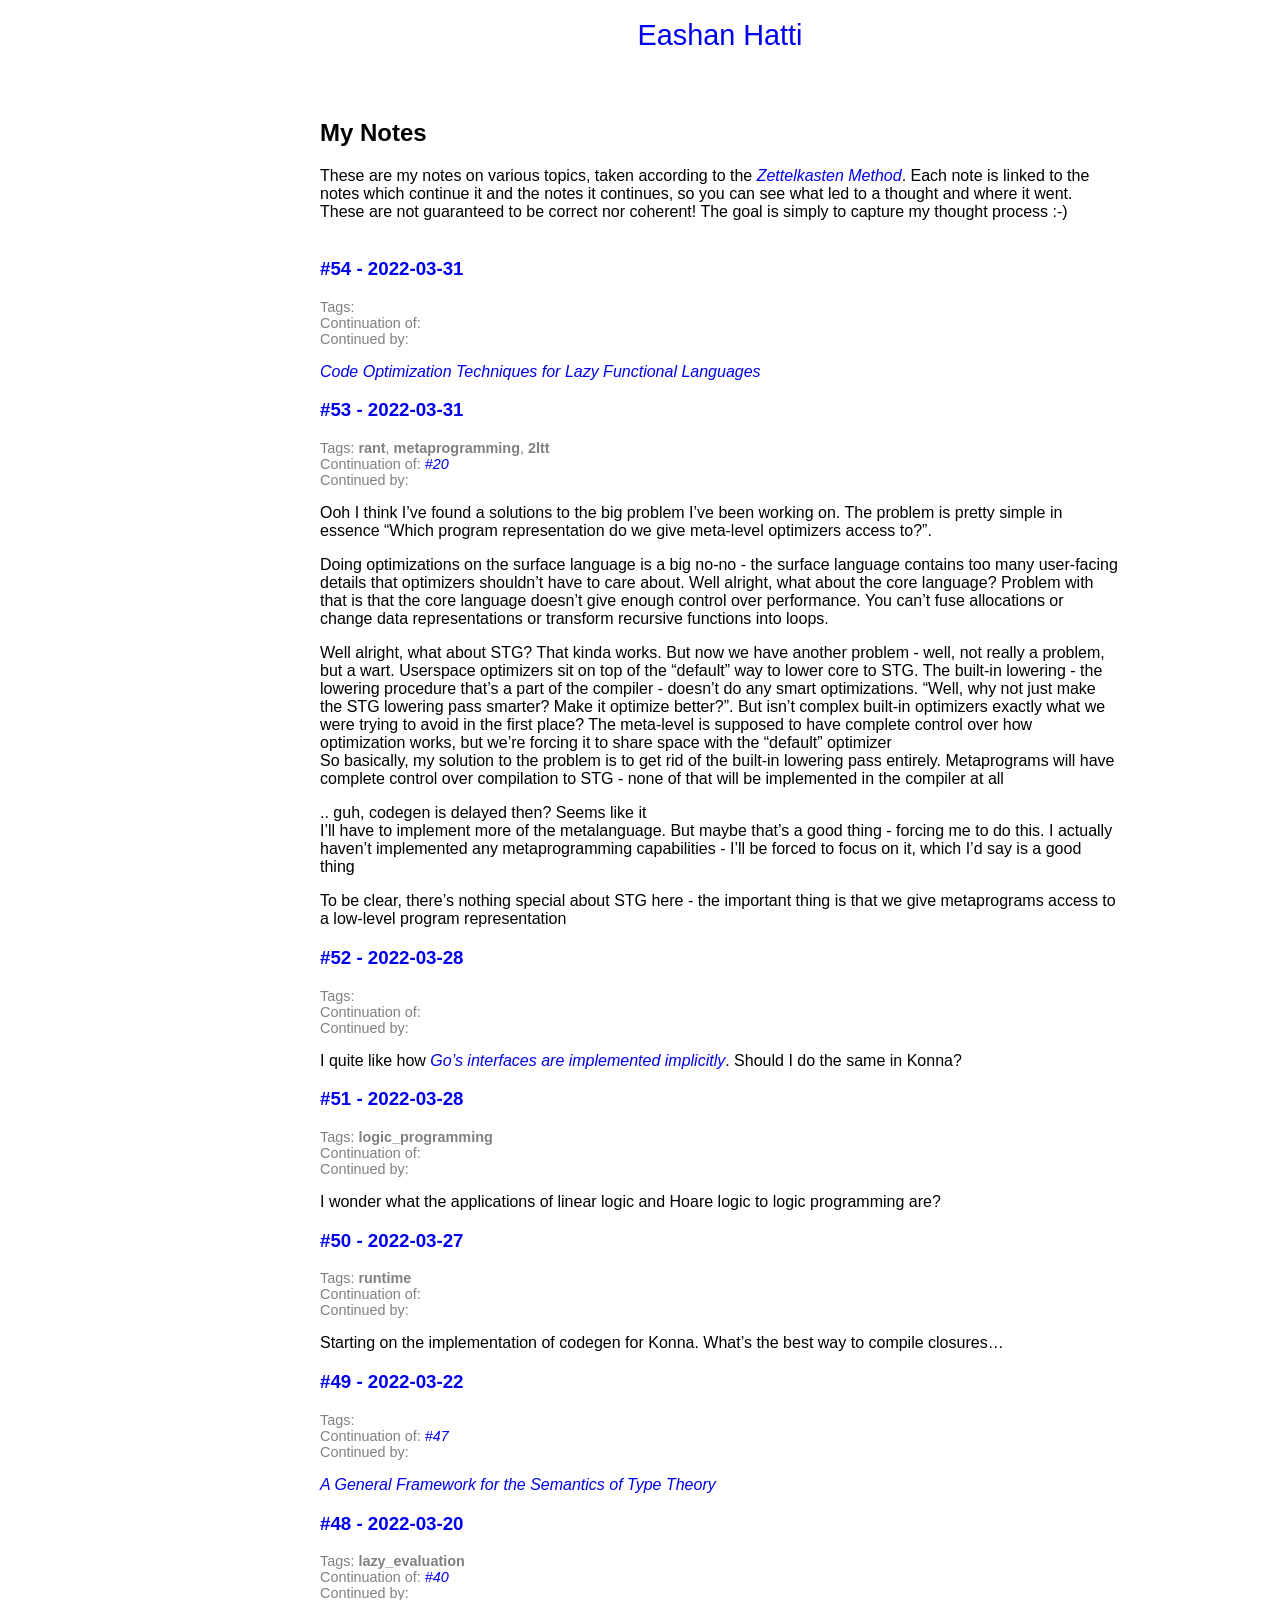
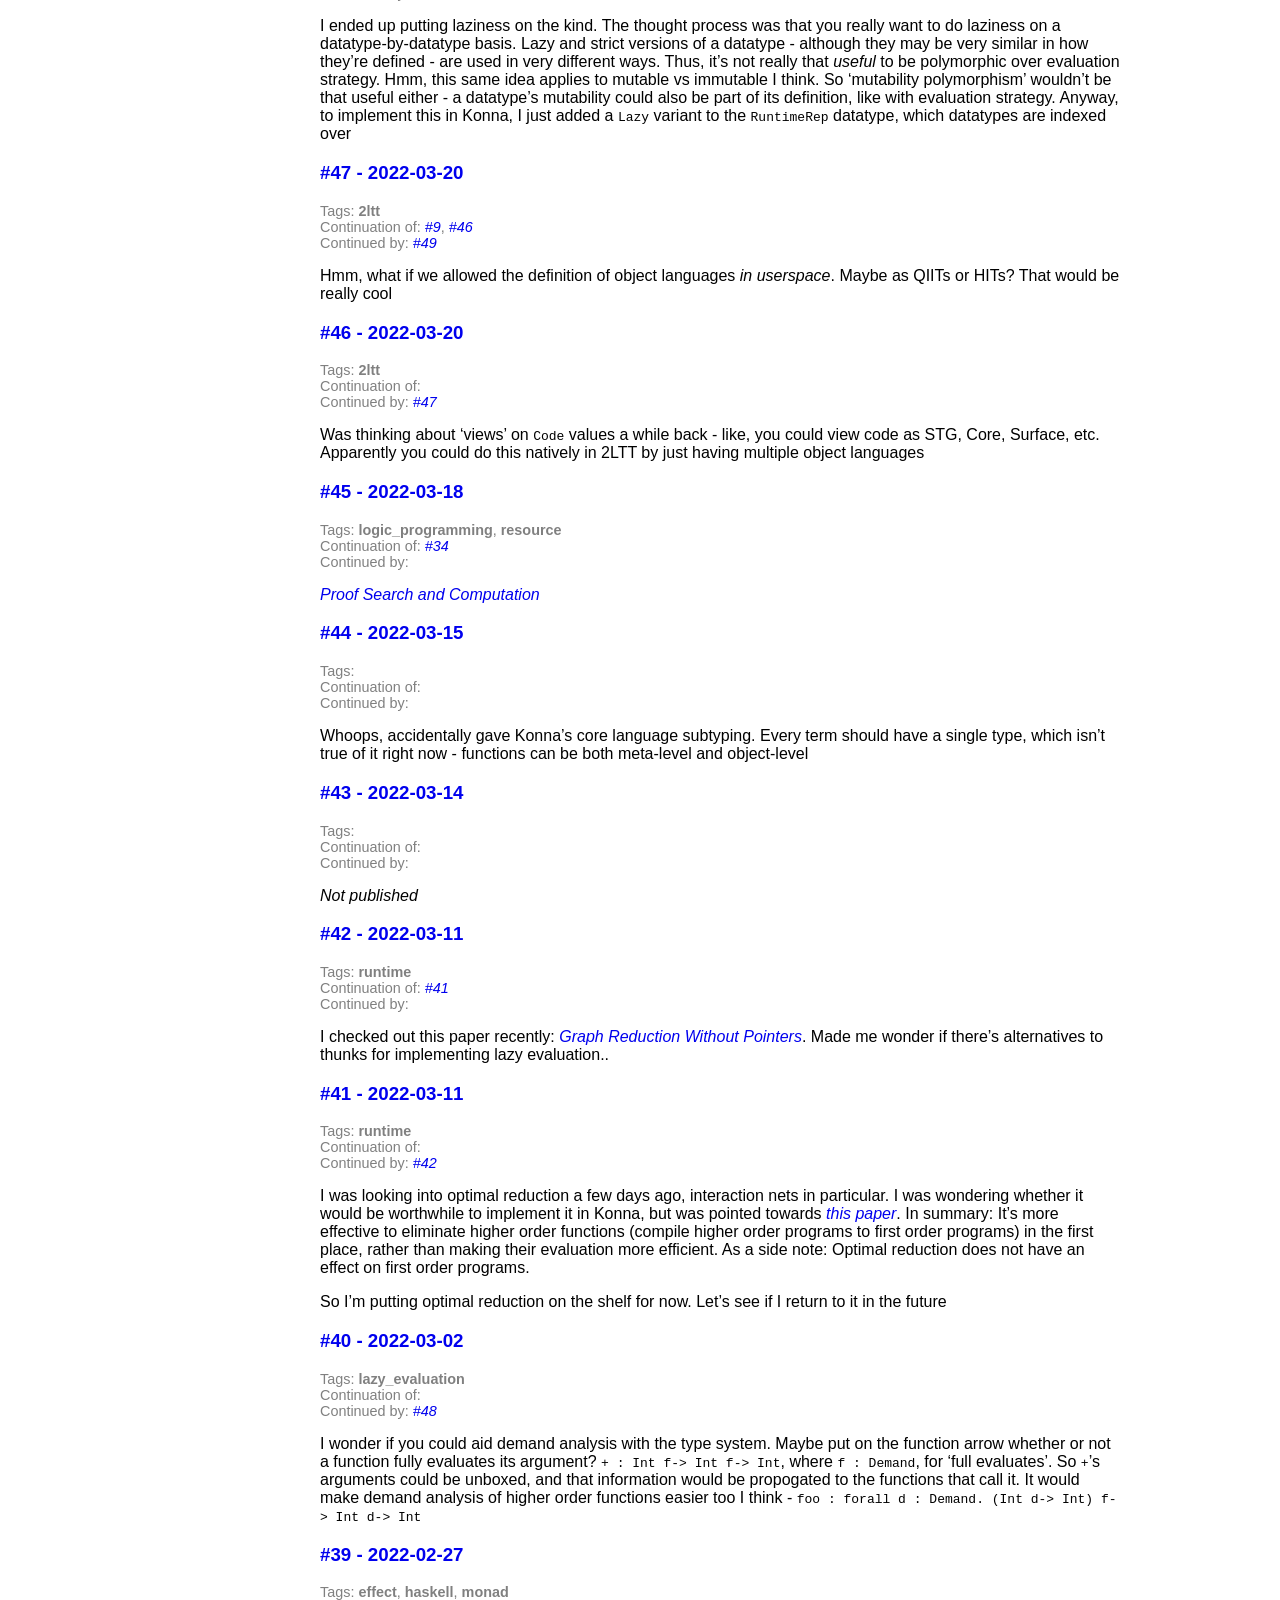
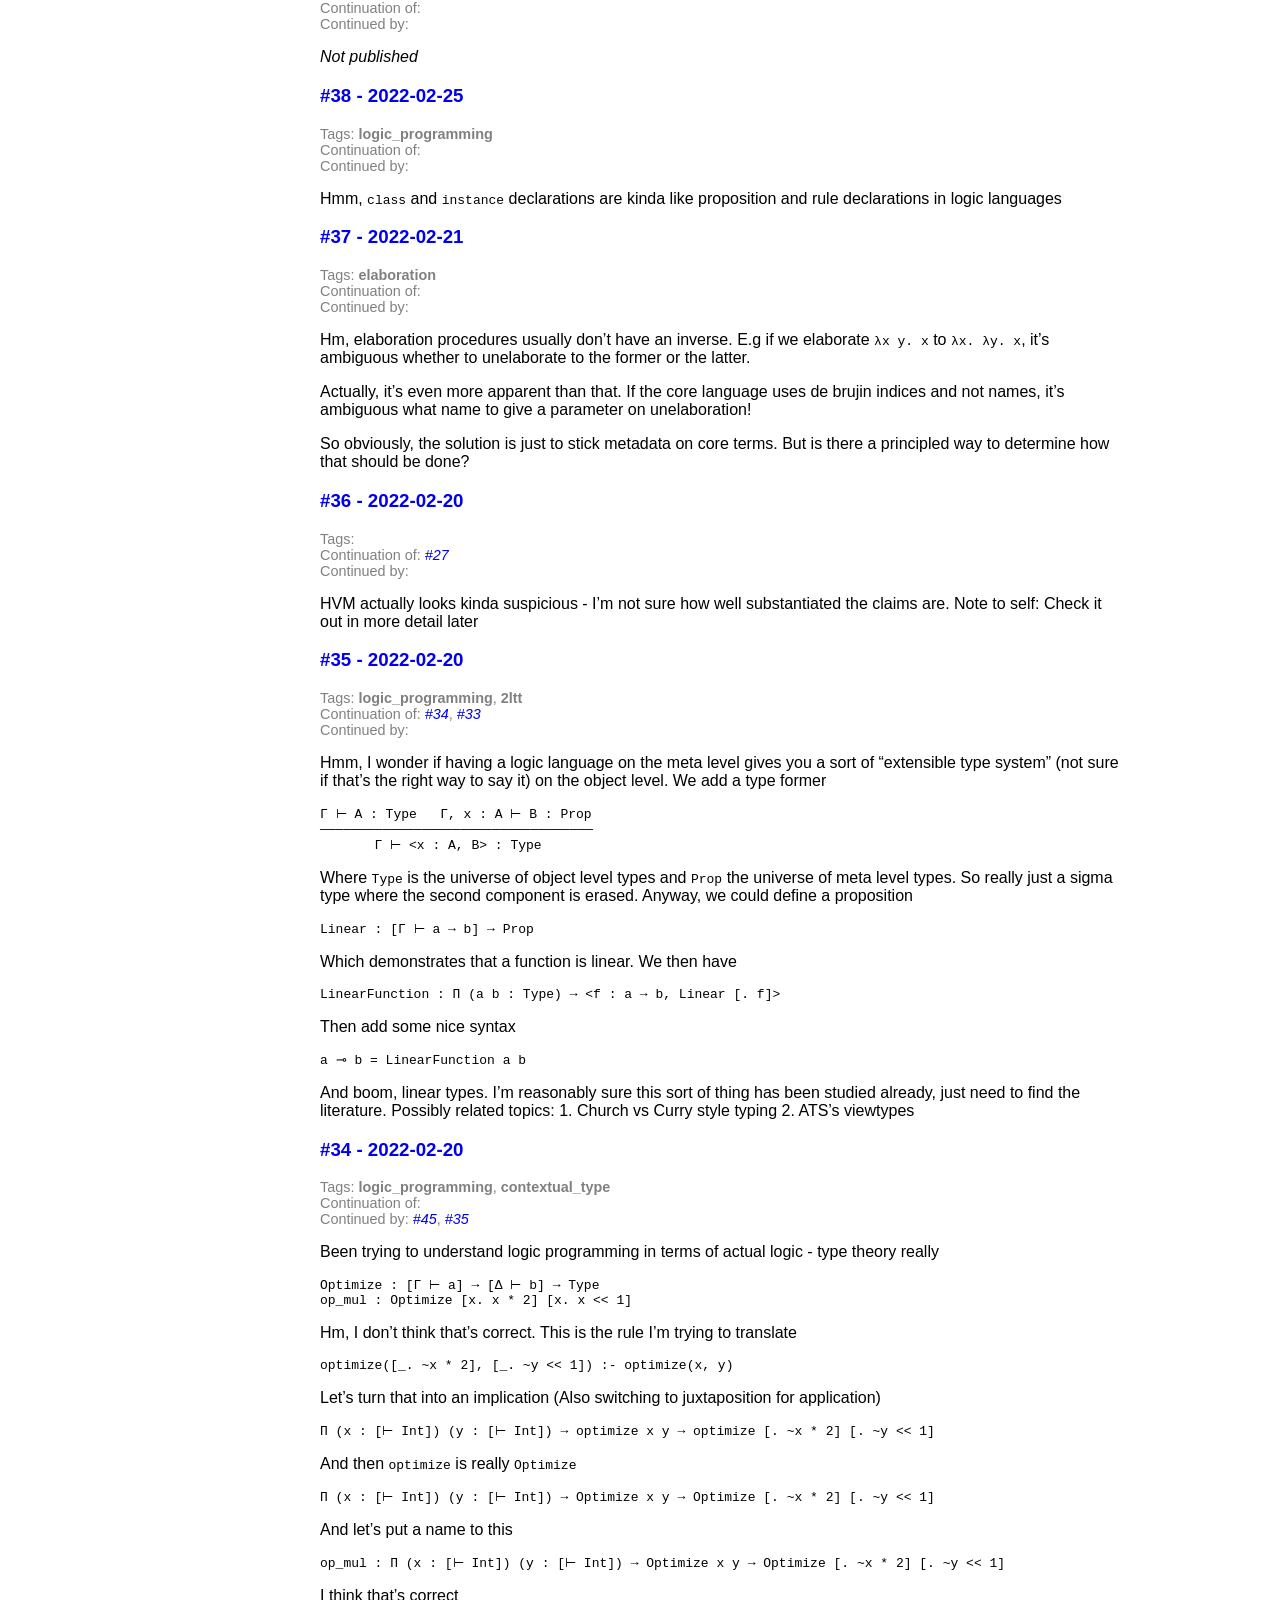
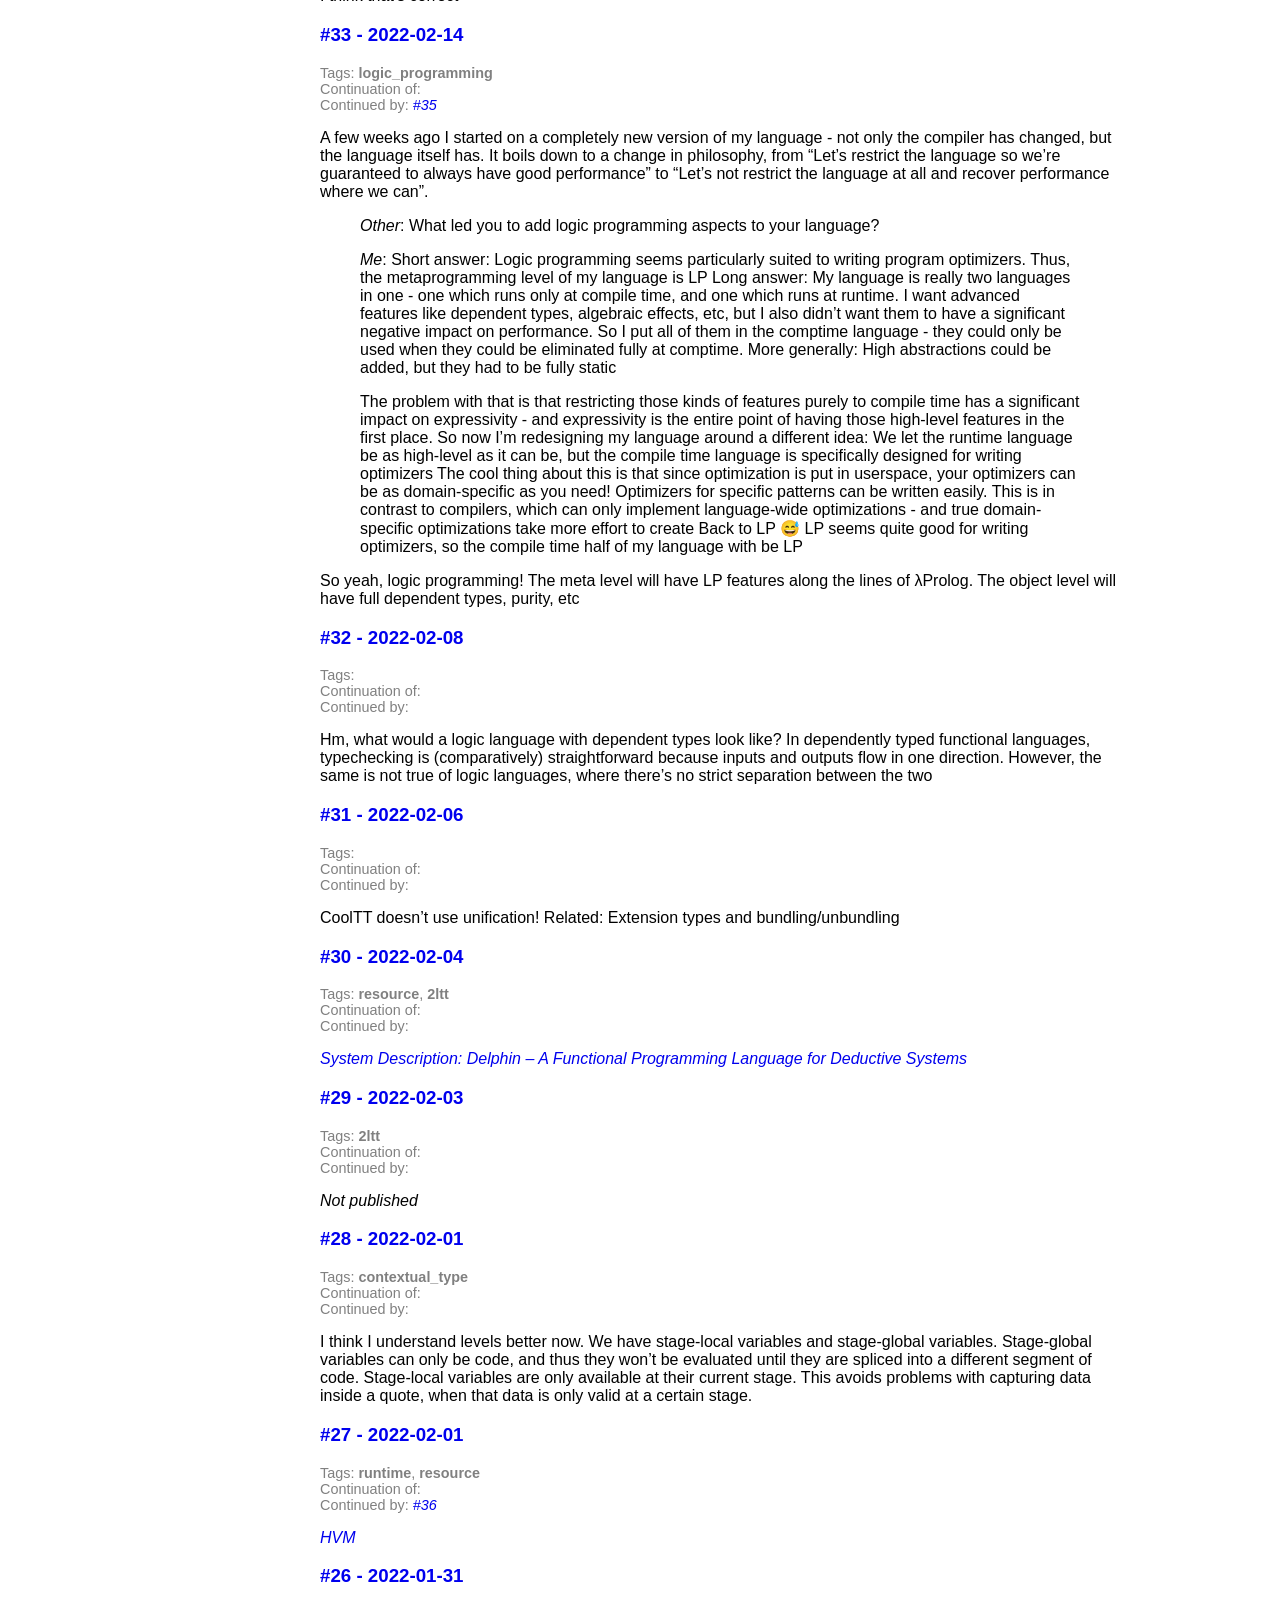
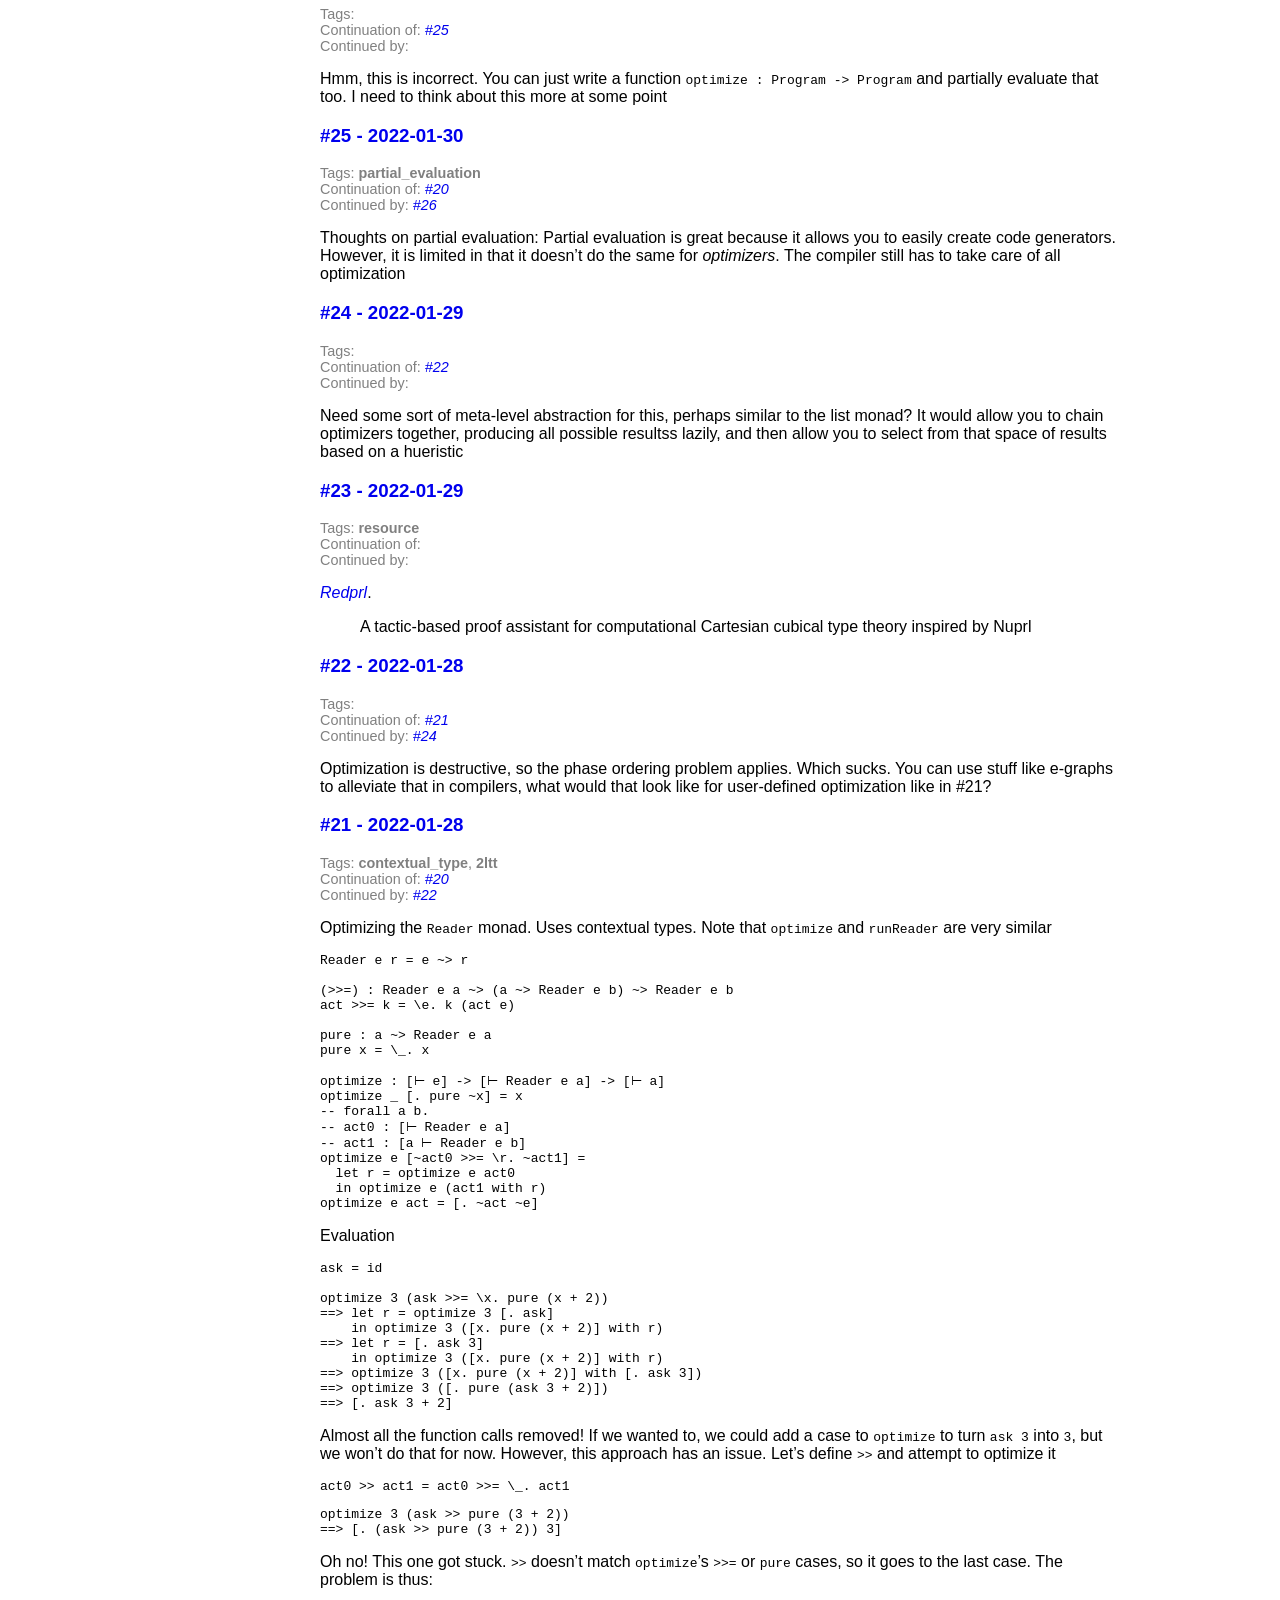
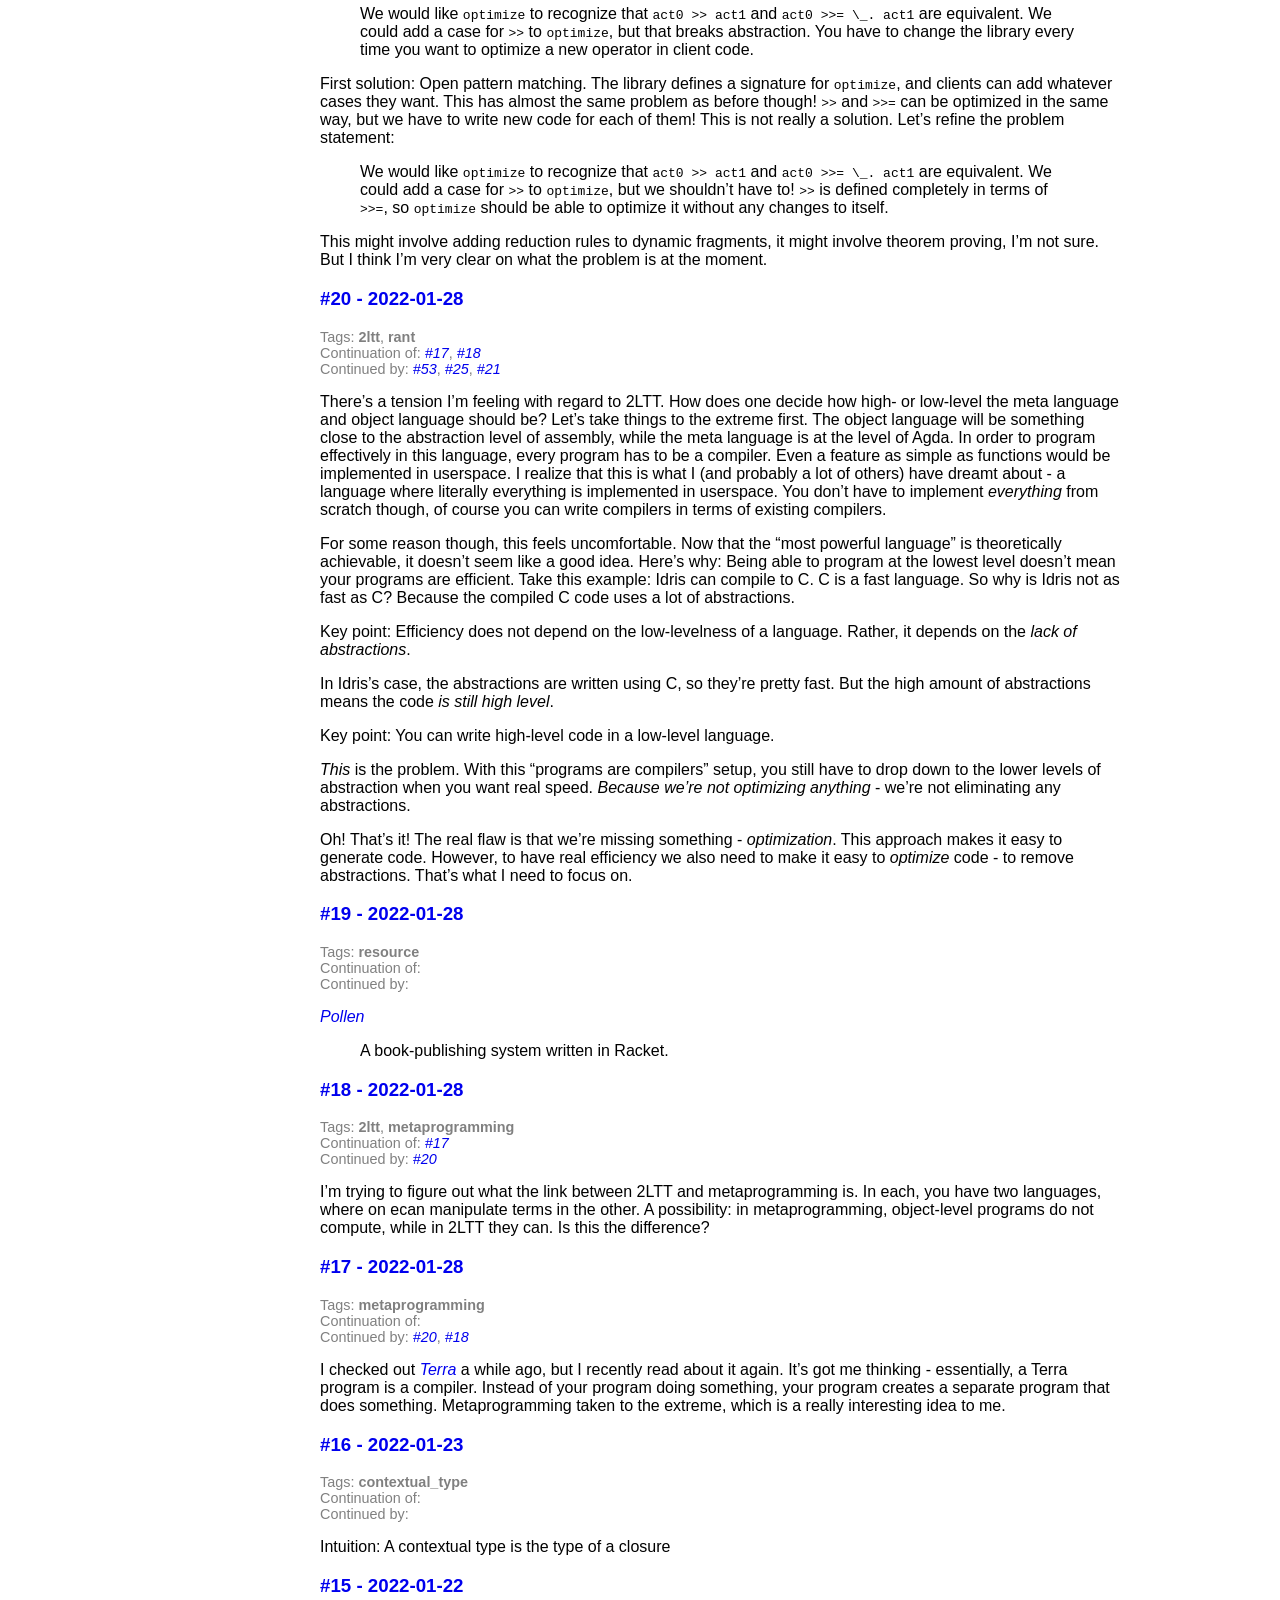
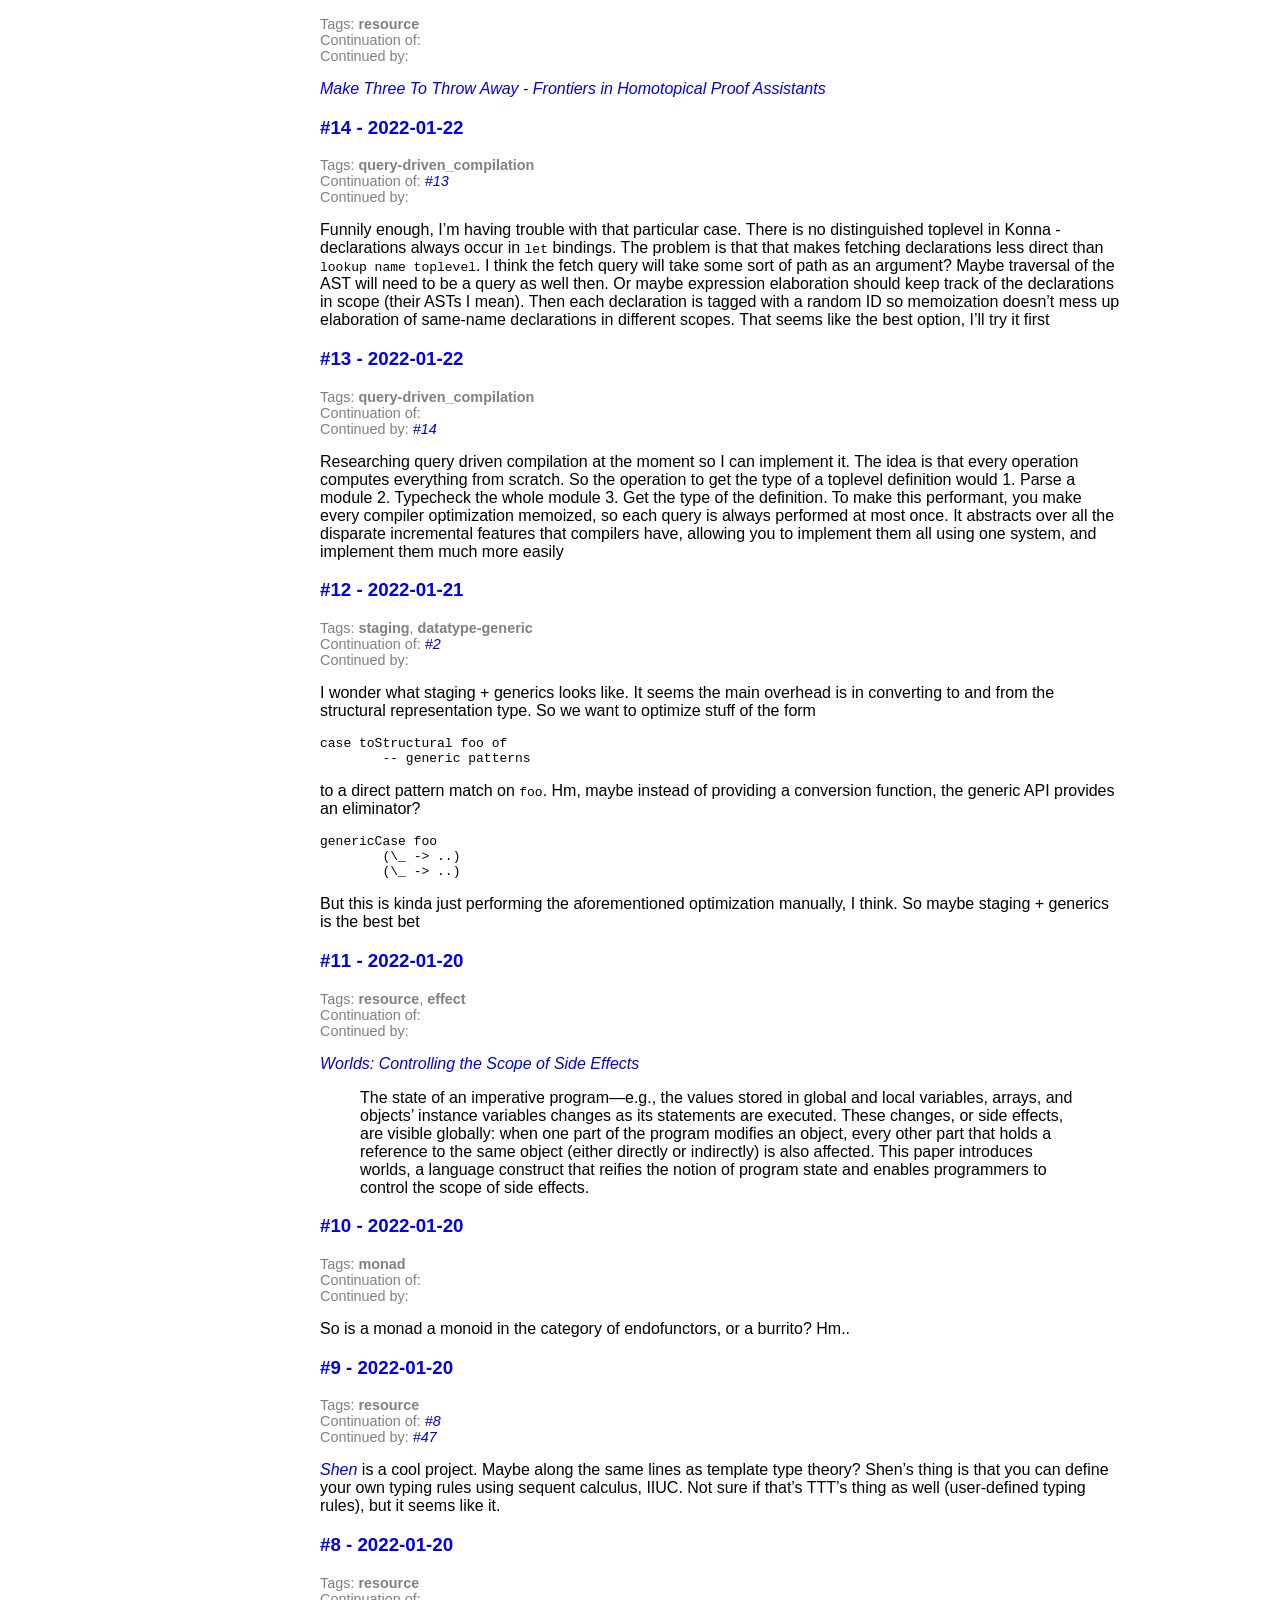
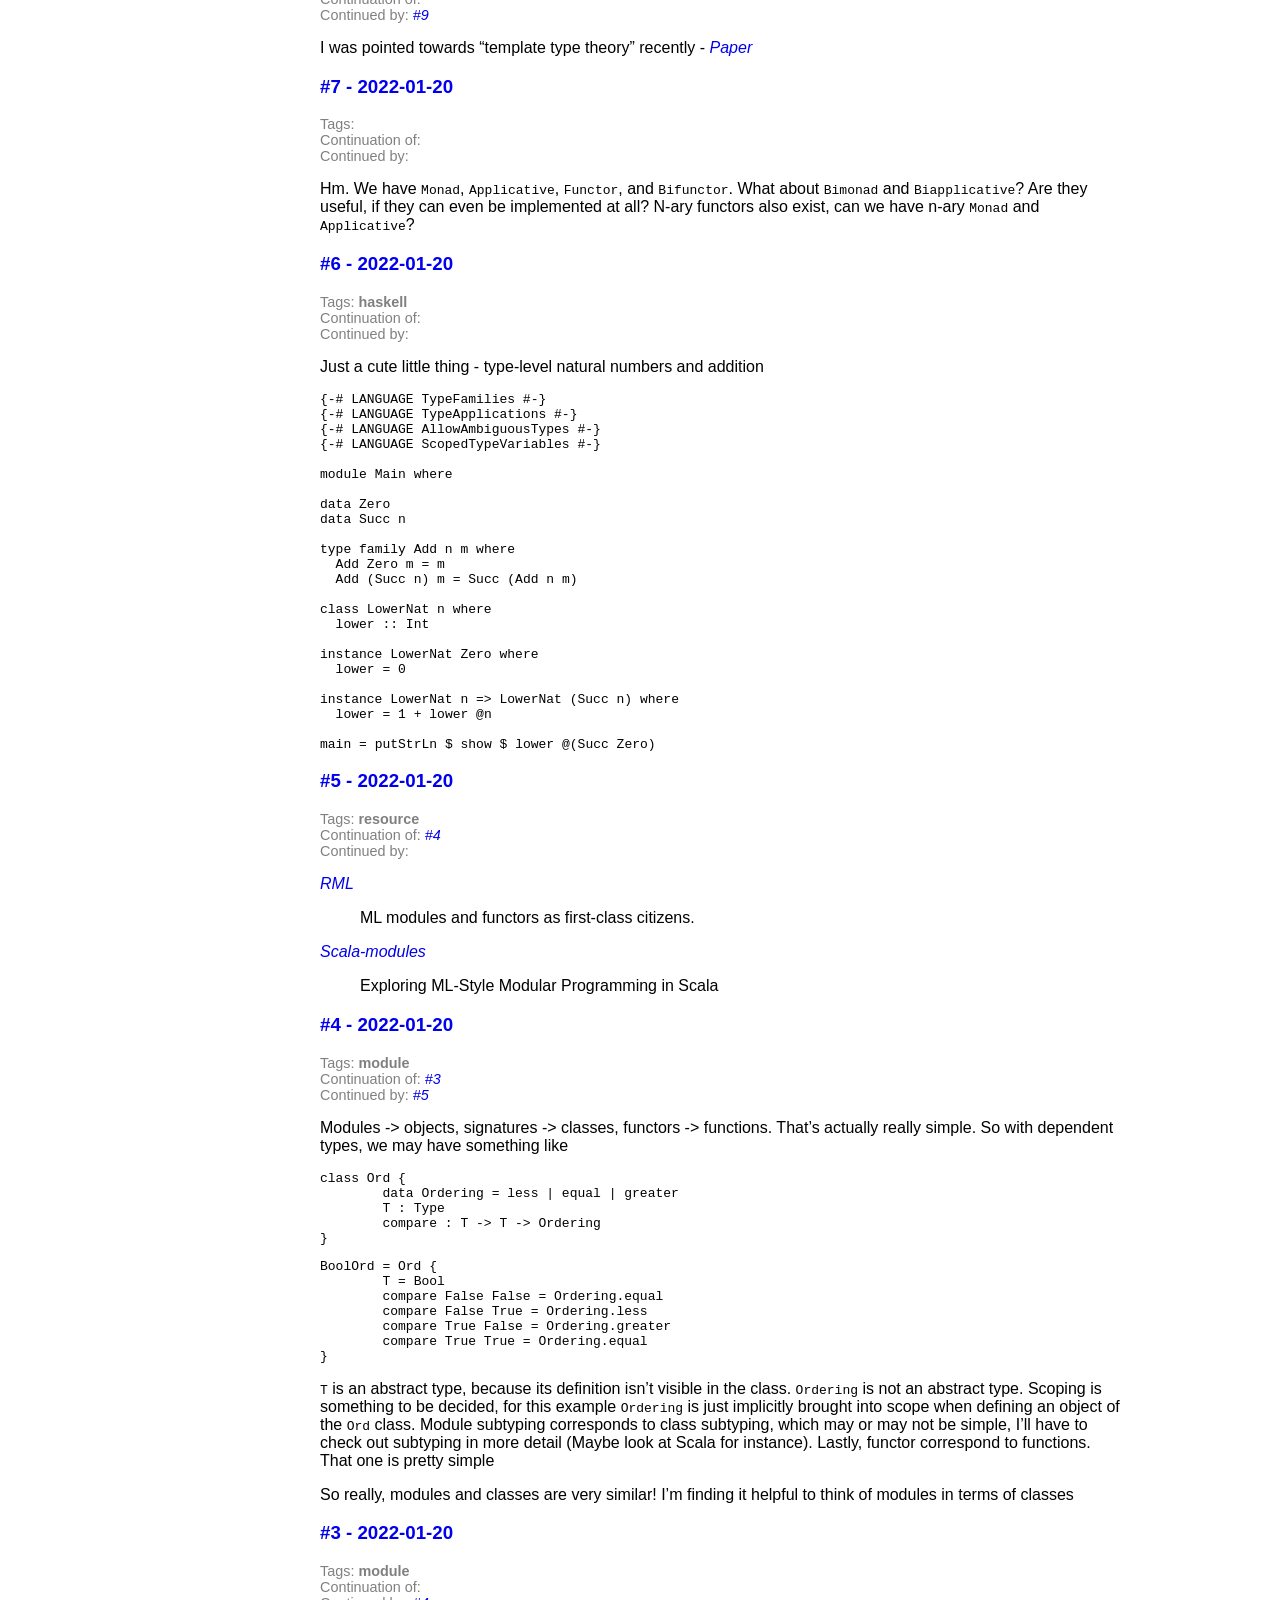
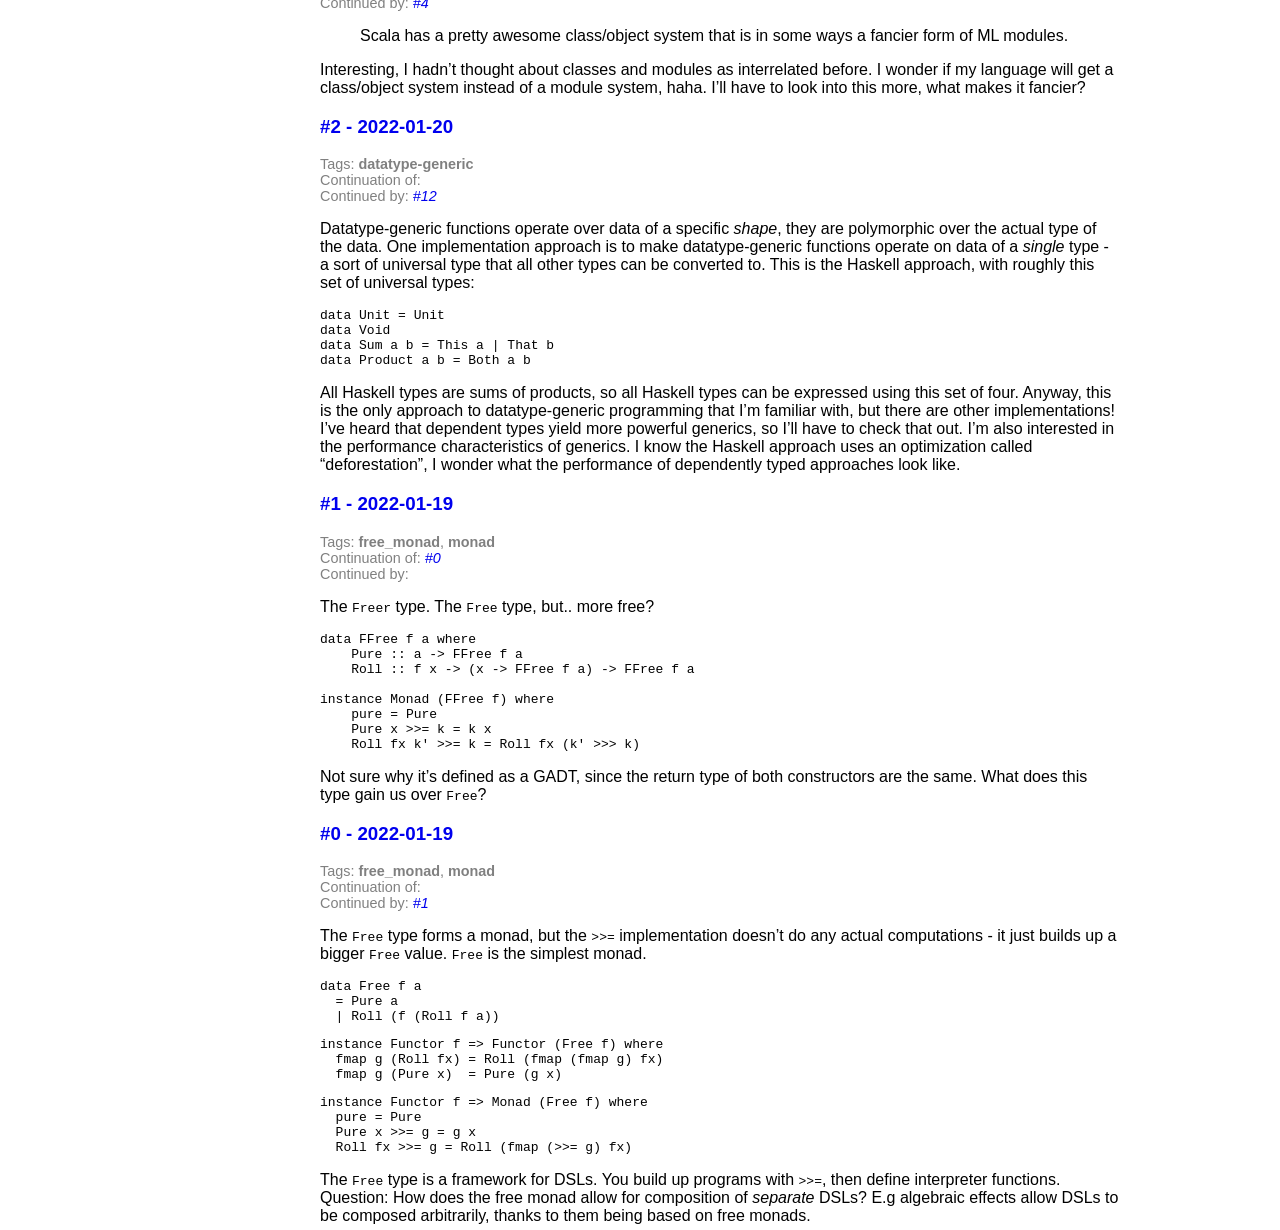
==== notes.html @ ab0f53e7 "Add note" ====
<!doctype html>
<html lang="en">
    <head>
        <meta charset="utf-8">
        <meta http-equiv="x-ua-compatible" content="ie=edge">
        <meta name="viewport" content="width=device-width, initial-scale=1">
        <title>Eashan Hatti</title>
        <link rel="stylesheet" href="/css/stylesheet.css" />
    </head>
    <body>
        <header>
            <div class="logo">
                <a href="/">Eashan Hatti</a>
            </div>
        </header>

        <main role="main">
            <article class="note">
<h2>My Notes</h2>

These are my notes on various topics, taken according to the <a href="https://en.wikipedia.org/wiki/Zettelkasten">Zettelkasten Method</a>. Each note is linked to the notes which continue it and the notes it continues, so you can see what led to a thought and where it went. These are not guaranteed to be correct nor coherent! The goal is simply to capture my thought process :-)
<br><br>


<h3 id="54"><a href="/notes.html#54" class="note">#54 - 2022-03-31</a></h3>
<footer class="note">
Tags: <br>
Continuation of: <br>
Continued by: 
</footer>
<p><a href="https://nbviewer.org/github/grin-compiler/grin/blob/master/papers/boquist.pdf">Code Optimization Techniques for Lazy Functional Languages</a></p>


<h3 id="53"><a href="/notes.html#53" class="note">#53 - 2022-03-31</a></h3>
<footer class="note">
Tags: <strong class="tag">rant</strong>, <strong class="tag">metaprogramming</strong>, <strong class="tag">2ltt</strong><br>
Continuation of: <a href="/notes.html#20">#20</a><br>
Continued by: 
</footer>
<p>Ooh I think I’ve found a solutions to the big problem I’ve been working on. The problem is pretty simple in essence “Which program representation do we give meta-level optimizers access to?”.</p>
<p>Doing optimizations on the surface language is a big no-no - the surface language contains too many user-facing details that optimizers shouldn’t have to care about. Well alright, what about the core language? Problem with that is that the core language doesn’t give enough control over performance. You can’t fuse allocations or change data representations or transform recursive functions into loops.</p>
<p>Well alright, what about STG? That kinda works. But now we have another problem - well, not really a problem, but a wart. Userspace optimizers sit on top of the “default” way to lower core to STG. The built-in lowering - the lowering procedure that’s a part of the compiler - doesn’t do any smart optimizations. “Well, why not just make the STG lowering pass smarter? Make it optimize better?”. But isn’t complex built-in optimizers exactly what we were trying to avoid in the first place? The meta-level is supposed to have complete control over how optimization works, but we’re forcing it to share space with the “default” optimizer<br />
So basically, my solution to the problem is to get rid of the built-in lowering pass entirely. Metaprograms will have complete control over compilation to STG - none of that will be implemented in the compiler at all</p>
<p>.. guh, codegen is delayed then? Seems like it<br />
I’ll have to implement more of the metalanguage. But maybe that’s a good thing - forcing me to do this. I actually haven’t implemented any metaprogramming capabilities - I’ll be forced to focus on it, which I’d say is a good thing</p>
<p>To be clear, there’s nothing special about STG here - the important thing is that we give metaprograms access to a low-level program representation</p>


<h3 id="52"><a href="/notes.html#52" class="note">#52 - 2022-03-28</a></h3>
<footer class="note">
Tags: <br>
Continuation of: <br>
Continued by: 
</footer>
<p>I quite like how <a href="https://go.dev/tour/methods/10">Go’s interfaces are implemented implicitly</a>. Should I do the same in Konna?</p>


<h3 id="51"><a href="/notes.html#51" class="note">#51 - 2022-03-28</a></h3>
<footer class="note">
Tags: <strong class="tag">logic_programming</strong><br>
Continuation of: <br>
Continued by: 
</footer>
<p>I wonder what the applications of linear logic and Hoare logic to logic programming are?</p>


<h3 id="50"><a href="/notes.html#50" class="note">#50 - 2022-03-27</a></h3>
<footer class="note">
Tags: <strong class="tag">runtime</strong><br>
Continuation of: <br>
Continued by: 
</footer>
<p>Starting on the implementation of codegen for Konna. What’s the best way to compile closures…</p>


<h3 id="49"><a href="/notes.html#49" class="note">#49 - 2022-03-22</a></h3>
<footer class="note">
Tags: <br>
Continuation of: <a href="/notes.html#47">#47</a><br>
Continued by: 
</footer>
<p><a href="https://arxiv.org/pdf/1904.04097.pdf">A General Framework for the Semantics of Type Theory</a></p>


<h3 id="48"><a href="/notes.html#48" class="note">#48 - 2022-03-20</a></h3>
<footer class="note">
Tags: <strong class="tag">lazy_evaluation</strong><br>
Continuation of: <a href="/notes.html#40">#40</a><br>
Continued by: 
</footer>
<p>I ended up putting laziness on the kind. The thought process was that you really want to do laziness on a datatype-by-datatype basis. Lazy and strict versions of a datatype - although they may be very similar in how they’re defined - are used in very different ways. Thus, it’s not really that <em>useful</em> to be polymorphic over evaluation strategy. Hmm, this same idea applies to mutable vs immutable I think. So ‘mutability polymorphism’ wouldn’t be that useful either - a datatype’s mutability could also be part of its definition, like with evaluation strategy. Anyway, to implement this in Konna, I just added a <code>Lazy</code> variant to the <code>RuntimeRep</code> datatype, which datatypes are indexed over</p>


<h3 id="47"><a href="/notes.html#47" class="note">#47 - 2022-03-20</a></h3>
<footer class="note">
Tags: <strong class="tag">2ltt</strong><br>
Continuation of: <a href="/notes.html#9">#9</a>, <a href="/notes.html#46">#46</a><br>
Continued by: <a href="/notes.html#49">#49</a>
</footer>
<p>Hmm, what if we allowed the definition of object languages <em>in userspace</em>. Maybe as QIITs or HITs? That would be really cool</p>


<h3 id="46"><a href="/notes.html#46" class="note">#46 - 2022-03-20</a></h3>
<footer class="note">
Tags: <strong class="tag">2ltt</strong><br>
Continuation of: <br>
Continued by: <a href="/notes.html#47">#47</a>
</footer>
<p>Was thinking about ‘views’ on <code>Code</code> values a while back - like, you could view code as STG, Core, Surface, etc. Apparently you could do this natively in 2LTT by just having multiple object languages</p>


<h3 id="45"><a href="/notes.html#45" class="note">#45 - 2022-03-18</a></h3>
<footer class="note">
Tags: <strong class="tag">logic_programming</strong>, <strong class="tag">resource</strong><br>
Continuation of: <a href="/notes.html#34">#34</a><br>
Continued by: 
</footer>
<p><a href="http://www.lix.polytechnique.fr/~dale/mono.pdf">Proof Search and
Computation</a></p>


<h3 id="44"><a href="/notes.html#44" class="note">#44 - 2022-03-15</a></h3>
<footer class="note">
Tags: <br>
Continuation of: <br>
Continued by: 
</footer>
<p>Whoops, accidentally gave Konna’s core language subtyping. Every term should have a single type, which isn’t true of it right now - functions can be both meta-level and object-level</p>


<h3 id="43"><a href="/notes.html#43" class="note">#43 - 2022-03-14</a></h3>
<footer class="note">
Tags: <br>
Continuation of: <br>
Continued by: 
</footer>
<p><em>Not published</em></p>


<h3 id="42"><a href="/notes.html#42" class="note">#42 - 2022-03-11</a></h3>
<footer class="note">
Tags: <strong class="tag">runtime</strong><br>
Continuation of: <a href="/notes.html#41">#41</a><br>
Continued by: 
</footer>
<p>I checked out this paper recently: <a href="http://www.cs.unc.edu/techreports/89-045.pdf">Graph Reduction Without Pointers</a>. Made me wonder if there’s alternatives to thunks for implementing lazy evaluation..</p>


<h3 id="41"><a href="/notes.html#41" class="note">#41 - 2022-03-11</a></h3>
<footer class="note">
Tags: <strong class="tag">runtime</strong><br>
Continuation of: <br>
Continued by: <a href="/notes.html#42">#42</a>
</footer>
<p>I was looking into optimal reduction a few days ago, interaction nets in particular. I was wondering whether it would be worthwhile to implement it in Konna, but was pointed towards <a href="https://arxiv.org/abs/1701.04240">this paper</a>. In summary: It’s more effective to eliminate higher order functions (compile higher order programs to first order programs) in the first place, rather than making their evaluation more efficient. As a side note: Optimal reduction does not have an effect on first order programs.</p>
<p>So I’m putting optimal reduction on the shelf for now. Let’s see if I return to it in the future</p>


<h3 id="40"><a href="/notes.html#40" class="note">#40 - 2022-03-02</a></h3>
<footer class="note">
Tags: <strong class="tag">lazy_evaluation</strong><br>
Continuation of: <br>
Continued by: <a href="/notes.html#48">#48</a>
</footer>
<p>I wonder if you could aid demand analysis with the type system. Maybe put on the function arrow whether or not a function fully evaluates its argument? <code>+ : Int f-&gt; Int f-&gt; Int</code>, where <code>f : Demand</code>, for ‘full evaluates’. So <code>+</code>’s arguments could be unboxed, and that information would be propogated to the functions that call it. It would make demand analysis of higher order functions easier too I think - <code>foo : forall d : Demand. (Int d-&gt; Int) f-&gt; Int d-&gt; Int</code></p>


<h3 id="39"><a href="/notes.html#39" class="note">#39 - 2022-02-27</a></h3>
<footer class="note">
Tags: <strong class="tag">effect</strong>, <strong class="tag">haskell</strong>, <strong class="tag">monad</strong><br>
Continuation of: <br>
Continued by: 
</footer>
<p><em>Not published</em></p>


<h3 id="38"><a href="/notes.html#38" class="note">#38 - 2022-02-25</a></h3>
<footer class="note">
Tags: <strong class="tag">logic_programming</strong><br>
Continuation of: <br>
Continued by: 
</footer>
<p>Hmm, <code>class</code> and <code>instance</code> declarations are kinda like proposition and rule declarations in logic languages</p>


<h3 id="37"><a href="/notes.html#37" class="note">#37 - 2022-02-21</a></h3>
<footer class="note">
Tags: <strong class="tag">elaboration</strong><br>
Continuation of: <br>
Continued by: 
</footer>
<p>Hm, elaboration procedures usually don’t have an inverse. E.g if we elaborate <code>λx y. x</code> to <code>λx. λy. x</code>, it’s ambiguous whether to unelaborate to the former or the latter.</p>
<p>Actually, it’s even more apparent than that. If the core language uses de brujin indices and not names, it’s ambiguous what name to give a parameter on unelaboration!</p>
<p>So obviously, the solution is just to stick metadata on core terms. But is there a principled way to determine how that should be done?</p>


<h3 id="36"><a href="/notes.html#36" class="note">#36 - 2022-02-20</a></h3>
<footer class="note">
Tags: <br>
Continuation of: <a href="/notes.html#27">#27</a><br>
Continued by: 
</footer>
<p>HVM actually looks kinda suspicious - I’m not sure how well substantiated the claims are. Note to self: Check it out in more detail later</p>


<h3 id="35"><a href="/notes.html#35" class="note">#35 - 2022-02-20</a></h3>
<footer class="note">
Tags: <strong class="tag">logic_programming</strong>, <strong class="tag">2ltt</strong><br>
Continuation of: <a href="/notes.html#34">#34</a>, <a href="/notes.html#33">#33</a><br>
Continued by: 
</footer>
<p>Hmm, I wonder if having a logic language on the meta level gives you a sort of “extensible type system” (not sure if that’s the right way to say it) on the object level. We add a type former</p>
<pre><code>Γ ⊢ A : Type   Γ, x : A ⊢ B : Prop
———————————————————————————————————
       Γ ⊢ &lt;x : A, B&gt; : Type</code></pre>
<p>Where <code>Type</code> is the universe of object level types and <code>Prop</code> the universe of meta level types. So really just a sigma type where the second component is erased. Anyway, we could define a proposition</p>
<pre><code>Linear : [Γ ⊢ a → b] → Prop</code></pre>
<p>Which demonstrates that a function is linear. We then have</p>
<pre><code>LinearFunction : Π (a b : Type) → &lt;f : a → b, Linear [. f]&gt;</code></pre>
<p>Then add some nice syntax</p>
<pre><code>a ⊸ b = LinearFunction a b</code></pre>
<p>And boom, linear types. I’m reasonably sure this sort of thing has been studied already, just need to find the literature. Possibly related topics:
1. Church vs Curry style typing
2. ATS’s viewtypes</p>


<h3 id="34"><a href="/notes.html#34" class="note">#34 - 2022-02-20</a></h3>
<footer class="note">
Tags: <strong class="tag">logic_programming</strong>, <strong class="tag">contextual_type</strong><br>
Continuation of: <br>
Continued by: <a href="/notes.html#45">#45</a>, <a href="/notes.html#35">#35</a>
</footer>
<p>Been trying to understand logic programming in terms of actual logic - type theory really</p>
<pre><code>Optimize : [Γ ⊢ a] → [Δ ⊢ b] → Type
op_mul : Optimize [x. x * 2] [x. x &lt;&lt; 1]</code></pre>
<p>Hm, I don’t think that’s correct. This is the rule I’m trying to translate</p>
<pre><code>optimize([_. ~x * 2], [_. ~y &lt;&lt; 1]) :- optimize(x, y)</code></pre>
<p>Let’s turn that into an implication (Also switching to juxtaposition for application)</p>
<pre><code>Π (x : [⊢ Int]) (y : [⊢ Int]) → optimize x y → optimize [. ~x * 2] [. ~y &lt;&lt; 1]</code></pre>
<p>And then <code>optimize</code> is really <code>Optimize</code></p>
<pre><code>Π (x : [⊢ Int]) (y : [⊢ Int]) → Optimize x y → Optimize [. ~x * 2] [. ~y &lt;&lt; 1]</code></pre>
<p>And let’s put a name to this</p>
<pre><code>op_mul : Π (x : [⊢ Int]) (y : [⊢ Int]) → Optimize x y → Optimize [. ~x * 2] [. ~y &lt;&lt; 1]</code></pre>
<p>I think that’s correct</p>


<h3 id="33"><a href="/notes.html#33" class="note">#33 - 2022-02-14</a></h3>
<footer class="note">
Tags: <strong class="tag">logic_programming</strong><br>
Continuation of: <br>
Continued by: <a href="/notes.html#35">#35</a>
</footer>
<p>A few weeks ago I started on a completely new version of my language - not only the compiler has changed, but the language itself has. It boils down to a change in philosophy, from “Let’s restrict the language so we’re guaranteed to always have good performance” to “Let’s not restrict the language at all and recover performance where we can”.</p>
<blockquote>
<p><em>Other</em>: What led you to add logic programming aspects to your language?</p>
</blockquote>
<blockquote>
<p><em>Me</em>: Short answer: Logic programming seems particularly suited to writing program optimizers. Thus, the metaprogramming level of my language is LP Long answer: My language is really two languages in one - one which runs only at compile time, and one which runs at runtime. I want advanced features like dependent types, algebraic effects, etc, but I also didn’t want them to have a significant negative impact on performance. So I put all of them in the comptime language - they could only be used when they could be eliminated fully at comptime. More generally: High abstractions could be added, but they had to be fully static</p>
</blockquote>
<blockquote>
<p>The problem with that is that restricting those kinds of features purely to compile time has a significant impact on expressivity - and expressivity is the entire point of having those high-level features in the first place. So now I’m redesigning my language around a different idea: We let the runtime language be as high-level as it can be, but the compile time language is specifically designed for writing optimizers The cool thing about this is that since optimization is put in userspace, your optimizers can be as domain-specific as you need! Optimizers for specific patterns can be written easily. This is in contrast to compilers, which can only implement language-wide optimizations - and true domain-specific optimizations take more effort to create Back to LP 😅 LP seems quite good for writing optimizers, so the compile time half of my language with be LP</p>
</blockquote>
<p>So yeah, logic programming! The meta level will have LP features along the lines of λProlog. The object level will have full dependent types, purity, etc</p>


<h3 id="32"><a href="/notes.html#32" class="note">#32 - 2022-02-08</a></h3>
<footer class="note">
Tags: <br>
Continuation of: <br>
Continued by: 
</footer>
<p>Hm, what would a logic language with dependent types look like? In dependently typed functional languages, typechecking is (comparatively) straightforward because inputs and outputs flow in one direction. However, the same is not true of logic languages, where there’s no strict separation between the two</p>


<h3 id="31"><a href="/notes.html#31" class="note">#31 - 2022-02-06</a></h3>
<footer class="note">
Tags: <br>
Continuation of: <br>
Continued by: 
</footer>
<p>CoolTT doesn’t use unification! Related: Extension types and bundling/unbundling</p>


<h3 id="30"><a href="/notes.html#30" class="note">#30 - 2022-02-04</a></h3>
<footer class="note">
Tags: <strong class="tag">resource</strong>, <strong class="tag">2ltt</strong><br>
Continuation of: <br>
Continued by: 
</footer>
<p><a href="https://www.researchgate.net/publication/222577354_System_Description_Delphin_-_A_Functional_Programming_Language_for_Deductive_Systems">System Description: Delphin – A Functional Programming Language for Deductive Systems</a></p>


<h3 id="29"><a href="/notes.html#29" class="note">#29 - 2022-02-03</a></h3>
<footer class="note">
Tags: <strong class="tag">2ltt</strong><br>
Continuation of: <br>
Continued by: 
</footer>
<p><em>Not published</em></p>


<h3 id="28"><a href="/notes.html#28" class="note">#28 - 2022-02-01</a></h3>
<footer class="note">
Tags: <strong class="tag">contextual_type</strong><br>
Continuation of: <br>
Continued by: 
</footer>
<p>I think I understand levels better now. We have stage-local variables and stage-global variables. Stage-global variables can only be code, and thus they won’t be evaluated until they are spliced into a different segment of code. Stage-local variables are only available at their current stage. This avoids problems with capturing data inside a quote, when that data is only valid at a certain stage.</p>


<h3 id="27"><a href="/notes.html#27" class="note">#27 - 2022-02-01</a></h3>
<footer class="note">
Tags: <strong class="tag">runtime</strong>, <strong class="tag">resource</strong><br>
Continuation of: <br>
Continued by: <a href="/notes.html#36">#36</a>
</footer>
<p><a href="https://github.com/Kindelia/HVM">HVM</a></p>


<h3 id="26"><a href="/notes.html#26" class="note">#26 - 2022-01-31</a></h3>
<footer class="note">
Tags: <br>
Continuation of: <a href="/notes.html#25">#25</a><br>
Continued by: 
</footer>
<p>Hmm, this is incorrect. You can just write a function <code>optimize : Program -&gt; Program</code> and partially evaluate that too. I need to think about this more at some point</p>


<h3 id="25"><a href="/notes.html#25" class="note">#25 - 2022-01-30</a></h3>
<footer class="note">
Tags: <strong class="tag">partial_evaluation</strong><br>
Continuation of: <a href="/notes.html#20">#20</a><br>
Continued by: <a href="/notes.html#26">#26</a>
</footer>
<p>Thoughts on partial evaluation: Partial evaluation is great because it allows you to easily create code generators. However, it is limited in that it doesn’t do the same for <em>optimizers</em>. The compiler still has to take care of all optimization</p>


<h3 id="24"><a href="/notes.html#24" class="note">#24 - 2022-01-29</a></h3>
<footer class="note">
Tags: <br>
Continuation of: <a href="/notes.html#22">#22</a><br>
Continued by: 
</footer>
<p>Need some sort of meta-level abstraction for this, perhaps similar to the list monad? It would allow you to chain optimizers together, producing all possible resultss lazily, and then allow you to select from that space of results based on a hueristic</p>


<h3 id="23"><a href="/notes.html#23" class="note">#23 - 2022-01-29</a></h3>
<footer class="note">
Tags: <strong class="tag">resource</strong><br>
Continuation of: <br>
Continued by: 
</footer>
<p><a href="https://redprl.org/">Redprl</a>.</p>
<blockquote>
<p>A tactic-based proof assistant for computational Cartesian cubical type theory inspired by Nuprl</p>
</blockquote>


<h3 id="22"><a href="/notes.html#22" class="note">#22 - 2022-01-28</a></h3>
<footer class="note">
Tags: <br>
Continuation of: <a href="/notes.html#21">#21</a><br>
Continued by: <a href="/notes.html#24">#24</a>
</footer>
<p>Optimization is destructive, so the phase ordering problem applies. Which sucks. You can use stuff like e-graphs to alleviate that in compilers, what would that look like for user-defined optimization like in #21?</p>


<h3 id="21"><a href="/notes.html#21" class="note">#21 - 2022-01-28</a></h3>
<footer class="note">
Tags: <strong class="tag">contextual_type</strong>, <strong class="tag">2ltt</strong><br>
Continuation of: <a href="/notes.html#20">#20</a><br>
Continued by: <a href="/notes.html#22">#22</a>
</footer>
<p>Optimizing the <code>Reader</code> monad. Uses contextual types. Note that <code>optimize</code> and <code>runReader</code> are very similar</p>
<pre><code>Reader e r = e ~&gt; r

(&gt;&gt;=) : Reader e a ~&gt; (a ~&gt; Reader e b) ~&gt; Reader e b
act &gt;&gt;= k = \e. k (act e)

pure : a ~&gt; Reader e a
pure x = \_. x

optimize : [⊢ e] -&gt; [⊢ Reader e a] -&gt; [⊢ a]
optimize _ [. pure ~x] = x
-- forall a b.
-- act0 : [⊢ Reader e a]
-- act1 : [a ⊢ Reader e b]
optimize e [~act0 &gt;&gt;= \r. ~act1] =
  let r = optimize e act0
  in optimize e (act1 with r)
optimize e act = [. ~act ~e]</code></pre>
<p>Evaluation</p>
<pre><code>ask = id

optimize 3 (ask &gt;&gt;= \x. pure (x + 2))
==&gt; let r = optimize 3 [. ask]
    in optimize 3 ([x. pure (x + 2)] with r)
==&gt; let r = [. ask 3]
    in optimize 3 ([x. pure (x + 2)] with r)
==&gt; optimize 3 ([x. pure (x + 2)] with [. ask 3])
==&gt; optimize 3 ([. pure (ask 3 + 2)])
==&gt; [. ask 3 + 2]</code></pre>
<p>Almost all the function calls removed! If we wanted to, we could add a case to <code>optimize</code> to turn <code>ask 3</code> into <code>3</code>, but we won’t do that for now. However, this approach has an issue. Let’s define <code>&gt;&gt;</code> and attempt to optimize it</p>
<pre><code>act0 &gt;&gt; act1 = act0 &gt;&gt;= \_. act1</code></pre>
<pre><code>optimize 3 (ask &gt;&gt; pure (3 + 2))
==&gt; [. (ask &gt;&gt; pure (3 + 2)) 3]</code></pre>
<p>Oh no! This one got stuck. <code>&gt;&gt;</code> doesn’t match <code>optimize</code>’s <code>&gt;&gt;=</code> or <code>pure</code> cases, so it goes to the last case. The problem is thus:</p>
<blockquote>
<p>We would like <code>optimize</code> to recognize that <code>act0 &gt;&gt; act1</code> and <code>act0 &gt;&gt;= \_. act1</code> are equivalent. We could add a case for <code>&gt;&gt;</code> to <code>optimize</code>, but that breaks abstraction. You have to change the library every time you want to optimize a new operator in client code.</p>
</blockquote>
<p>First solution: Open pattern matching. The library defines a signature for <code>optimize</code>, and clients can add whatever cases they want. This has almost the same problem as before though! <code>&gt;&gt;</code> and <code>&gt;&gt;=</code> can be optimized in the same way, but we have to write new code for each of them! This is not really a solution. Let’s refine the problem statement:</p>
<blockquote>
<p>We would like <code>optimize</code> to recognize that <code>act0 &gt;&gt; act1</code> and <code>act0 &gt;&gt;= \_. act1</code> are equivalent. We could add a case for <code>&gt;&gt;</code> to <code>optimize</code>, but we shouldn’t have to! <code>&gt;&gt;</code> is defined completely in terms of <code>&gt;&gt;=</code>, so <code>optimize</code> should be able to optimize it without any changes to itself.</p>
</blockquote>
<p>This might involve adding reduction rules to dynamic fragments, it might involve theorem proving, I’m not sure. But I think I’m very clear on what the problem is at the moment.</p>


<h3 id="20"><a href="/notes.html#20" class="note">#20 - 2022-01-28</a></h3>
<footer class="note">
Tags: <strong class="tag">2ltt</strong>, <strong class="tag">rant</strong><br>
Continuation of: <a href="/notes.html#17">#17</a>, <a href="/notes.html#18">#18</a><br>
Continued by: <a href="/notes.html#53">#53</a>, <a href="/notes.html#25">#25</a>, <a href="/notes.html#21">#21</a>
</footer>
<p>There’s a tension I’m feeling with regard to 2LTT. How does one decide how high- or low-level the meta language and object language should be? Let’s take things to the extreme first. The object language will be something close to the abstraction level of assembly, while the meta language is at the level of Agda. In order to program effectively in this language, every program has to be a compiler. Even a feature as simple as functions would be implemented in userspace. I realize that this is what I (and probably a lot of others) have dreamt about - a language where literally everything is implemented in userspace. You don’t have to implement <em>everything</em> from scratch though, of course you can write compilers in terms of existing compilers.</p>
<p>For some reason though, this feels uncomfortable. Now that the “most powerful language” is theoretically achievable, it doesn’t seem like a good idea. Here’s why: Being able to program at the lowest level doesn’t mean your programs are efficient. Take this example: Idris can compile to C. C is a fast language. So why is Idris not as fast as C? Because the compiled C code uses a lot of abstractions.</p>
<p>Key point: Efficiency does not depend on the low-levelness of a language. Rather, it depends on the <em>lack of abstractions</em>.</p>
<p>In Idris’s case, the abstractions are written using C, so they’re pretty fast. But the high amount of abstractions means the code <em>is still high level</em>.</p>
<p>Key point: You can write high-level code in a low-level language.</p>
<p><em>This</em> is the problem. With this “programs are compilers” setup, you still have to drop down to the lower levels of abstraction when you want real speed. <em>Because we’re not optimizing anything</em> - we’re not eliminating any abstractions.</p>
<p>Oh! That’s it! The real flaw is that we’re missing something - <em>optimization</em>. This approach makes it easy to generate code. However, to have real efficiency we also need to make it easy to <em>optimize</em> code - to remove abstractions. That’s what I need to focus on.</p>


<h3 id="19"><a href="/notes.html#19" class="note">#19 - 2022-01-28</a></h3>
<footer class="note">
Tags: <strong class="tag">resource</strong><br>
Continuation of: <br>
Continued by: 
</footer>
<p><a href="https://github.com/mbutterick/pollen">Pollen</a></p>
<blockquote>
<p>A book-publishing system written in Racket.</p>
</blockquote>


<h3 id="18"><a href="/notes.html#18" class="note">#18 - 2022-01-28</a></h3>
<footer class="note">
Tags: <strong class="tag">2ltt</strong>, <strong class="tag">metaprogramming</strong><br>
Continuation of: <a href="/notes.html#17">#17</a><br>
Continued by: <a href="/notes.html#20">#20</a>
</footer>
<p>I’m trying to figure out what the link between 2LTT and metaprogramming is. In each, you have two languages, where on ecan manipulate terms in the other. A possibility: in metaprogramming, object-level programs do not compute, while in 2LTT they can. Is this the difference?</p>


<h3 id="17"><a href="/notes.html#17" class="note">#17 - 2022-01-28</a></h3>
<footer class="note">
Tags: <strong class="tag">metaprogramming</strong><br>
Continuation of: <br>
Continued by: <a href="/notes.html#20">#20</a>, <a href="/notes.html#18">#18</a>
</footer>
<p>I checked out <a href="https://terralang.org/">Terra</a> a while ago, but I recently read about it again. It’s got me thinking - essentially, a Terra program is a compiler. Instead of your program doing something, your program creates a separate program that does something. Metaprogramming taken to the extreme, which is a really interesting idea to me.</p>


<h3 id="16"><a href="/notes.html#16" class="note">#16 - 2022-01-23</a></h3>
<footer class="note">
Tags: <strong class="tag">contextual_type</strong><br>
Continuation of: <br>
Continued by: 
</footer>
<p>Intuition: A contextual type is the type of a closure</p>


<h3 id="15"><a href="/notes.html#15" class="note">#15 - 2022-01-22</a></h3>
<footer class="note">
Tags: <strong class="tag">resource</strong><br>
Continuation of: <br>
Continued by: 
</footer>
<p><a href="https://www.jonmsterling.com/slides/sterling:2022:wits.pdf">Make Three To Throw Away - Frontiers in Homotopical Proof Assistants</a></p>


<h3 id="14"><a href="/notes.html#14" class="note">#14 - 2022-01-22</a></h3>
<footer class="note">
Tags: <strong class="tag">query-driven_compilation</strong><br>
Continuation of: <a href="/notes.html#13">#13</a><br>
Continued by: 
</footer>
<p>Funnily enough, I’m having trouble with that particular case. There is no distinguished toplevel in Konna - declarations always occur in <code>let</code> bindings. The problem is that that makes fetching declarations less direct than <code>lookup name toplevel</code>. I think the fetch query will take some sort of path as an argument? Maybe traversal of the AST will need to be a query as well then. Or maybe expression elaboration should keep track of the declarations in scope (their ASTs I mean). Then each declaration is tagged with a random ID so memoization doesn’t mess up elaboration of same-name declarations in different scopes. That seems like the best option, I’ll try it first</p>


<h3 id="13"><a href="/notes.html#13" class="note">#13 - 2022-01-22</a></h3>
<footer class="note">
Tags: <strong class="tag">query-driven_compilation</strong><br>
Continuation of: <br>
Continued by: <a href="/notes.html#14">#14</a>
</footer>
<p>Researching query driven compilation at the moment so I can implement it. The idea is that every operation computes everything from scratch. So the operation to get the type of a toplevel definition would 1. Parse a module 2. Typecheck the whole module 3. Get the type of the definition. To make this performant, you make every compiler optimization memoized, so each query is always performed at most once. It abstracts over all the disparate incremental features that compilers have, allowing you to implement them all using one system, and implement them much more easily</p>


<h3 id="12"><a href="/notes.html#12" class="note">#12 - 2022-01-21</a></h3>
<footer class="note">
Tags: <strong class="tag">staging</strong>, <strong class="tag">datatype-generic</strong><br>
Continuation of: <a href="/notes.html#2">#2</a><br>
Continued by: 
</footer>
<p>I wonder what staging + generics looks like. It seems the main overhead is in converting to and from the structural representation type. So we want to optimize stuff of the form</p>
<div class="sourceCode" id="cb1"><pre class="sourceCode haskell"><code class="sourceCode haskell"><span id="cb1-1"><a href="#cb1-1" aria-hidden="true" tabindex="-1"></a><span class="kw">case</span> toStructural foo <span class="kw">of</span></span>
<span id="cb1-2"><a href="#cb1-2" aria-hidden="true" tabindex="-1"></a>	<span class="co">-- generic patterns</span></span></code></pre></div>
<p>to a direct pattern match on <code>foo</code>. Hm, maybe instead of providing a conversion function, the generic API provides an eliminator?</p>
<pre><code>genericCase foo
	(\_ -&gt; ..)
	(\_ -&gt; ..)</code></pre>
<p>But this is kinda just performing the aforementioned optimization manually, I think. So maybe staging + generics is the best bet</p>


<h3 id="11"><a href="/notes.html#11" class="note">#11 - 2022-01-20</a></h3>
<footer class="note">
Tags: <strong class="tag">resource</strong>, <strong class="tag">effect</strong><br>
Continuation of: <br>
Continued by: 
</footer>
<p><a href="http://www.vpri.org/pdf/tr2010001_worlds.pdf">Worlds: Controlling the Scope of Side Effects</a></p>
<blockquote>
<p>The state of an imperative program—e.g., the values stored in global and local variables, arrays, and objects’ instance variables changes as its statements are executed. These changes, or side effects, are visible globally: when one part of the program modifies an object, every other part that holds a reference to the same object (either directly or indirectly) is also affected. This paper introduces worlds, a language construct that reifies the notion of program state and enables programmers to control the scope of side effects.</p>
</blockquote>


<h3 id="10"><a href="/notes.html#10" class="note">#10 - 2022-01-20</a></h3>
<footer class="note">
Tags: <strong class="tag">monad</strong><br>
Continuation of: <br>
Continued by: 
</footer>
<p>So is a monad a monoid in the category of endofunctors, or a burrito? Hm..</p>


<h3 id="9"><a href="/notes.html#9" class="note">#9 - 2022-01-20</a></h3>
<footer class="note">
Tags: <strong class="tag">resource</strong><br>
Continuation of: <a href="/notes.html#8">#8</a><br>
Continued by: <a href="/notes.html#47">#47</a>
</footer>
<p><a href="https://shenlanguage.org/">Shen</a> is a cool project. Maybe along the same lines as template type theory? Shen’s thing is that you can define your own typing rules using sequent calculus, IIUC. Not sure if that’s TTT’s thing as well (user-defined typing rules), but it seems like it.</p>


<h3 id="8"><a href="/notes.html#8" class="note">#8 - 2022-01-20</a></h3>
<footer class="note">
Tags: <strong class="tag">resource</strong><br>
Continuation of: <br>
Continued by: <a href="/notes.html#9">#9</a>
</footer>
<p>I was pointed towards “template type theory” recently - <a href="http://www.cs.nott.ac.uk/~psztxa/publ/tt-in-tt.pdf">Paper</a></p>


<h3 id="7"><a href="/notes.html#7" class="note">#7 - 2022-01-20</a></h3>
<footer class="note">
Tags: <br>
Continuation of: <br>
Continued by: 
</footer>
<p>Hm. We have <code>Monad</code>, <code>Applicative</code>, <code>Functor</code>, and <code>Bifunctor</code>. What about <code>Bimonad</code> and <code>Biapplicative</code>? Are they useful, if they can even be implemented at all? N-ary functors also exist, can we have n-ary <code>Monad</code> and <code>Applicative</code>?</p>


<h3 id="6"><a href="/notes.html#6" class="note">#6 - 2022-01-20</a></h3>
<footer class="note">
Tags: <strong class="tag">haskell</strong><br>
Continuation of: <br>
Continued by: 
</footer>
<p>Just a cute little thing - type-level natural numbers and addition</p>
<div class="sourceCode" id="cb1"><pre class="sourceCode haskell"><code class="sourceCode haskell"><span id="cb1-1"><a href="#cb1-1" aria-hidden="true" tabindex="-1"></a><span class="ot">{-# LANGUAGE TypeFamilies #-}</span></span>
<span id="cb1-2"><a href="#cb1-2" aria-hidden="true" tabindex="-1"></a><span class="ot">{-# LANGUAGE TypeApplications #-}</span></span>
<span id="cb1-3"><a href="#cb1-3" aria-hidden="true" tabindex="-1"></a><span class="ot">{-# LANGUAGE AllowAmbiguousTypes #-}</span></span>
<span id="cb1-4"><a href="#cb1-4" aria-hidden="true" tabindex="-1"></a><span class="ot">{-# LANGUAGE ScopedTypeVariables #-}</span></span>
<span id="cb1-5"><a href="#cb1-5" aria-hidden="true" tabindex="-1"></a></span>
<span id="cb1-6"><a href="#cb1-6" aria-hidden="true" tabindex="-1"></a><span class="kw">module</span> <span class="dt">Main</span> <span class="kw">where</span></span>
<span id="cb1-7"><a href="#cb1-7" aria-hidden="true" tabindex="-1"></a></span>
<span id="cb1-8"><a href="#cb1-8" aria-hidden="true" tabindex="-1"></a><span class="kw">data</span> <span class="dt">Zero</span></span>
<span id="cb1-9"><a href="#cb1-9" aria-hidden="true" tabindex="-1"></a><span class="kw">data</span> <span class="dt">Succ</span> n</span>
<span id="cb1-10"><a href="#cb1-10" aria-hidden="true" tabindex="-1"></a></span>
<span id="cb1-11"><a href="#cb1-11" aria-hidden="true" tabindex="-1"></a><span class="kw">type</span> <span class="kw">family</span> <span class="dt">Add</span> n m <span class="kw">where</span></span>
<span id="cb1-12"><a href="#cb1-12" aria-hidden="true" tabindex="-1"></a>  <span class="dt">Add</span> <span class="dt">Zero</span> m <span class="ot">=</span> m</span>
<span id="cb1-13"><a href="#cb1-13" aria-hidden="true" tabindex="-1"></a>  <span class="dt">Add</span> (<span class="dt">Succ</span> n) m <span class="ot">=</span> <span class="dt">Succ</span> (<span class="dt">Add</span> n m)</span>
<span id="cb1-14"><a href="#cb1-14" aria-hidden="true" tabindex="-1"></a></span>
<span id="cb1-15"><a href="#cb1-15" aria-hidden="true" tabindex="-1"></a><span class="kw">class</span> <span class="dt">LowerNat</span> n <span class="kw">where</span></span>
<span id="cb1-16"><a href="#cb1-16" aria-hidden="true" tabindex="-1"></a><span class="ot">  lower ::</span> <span class="dt">Int</span></span>
<span id="cb1-17"><a href="#cb1-17" aria-hidden="true" tabindex="-1"></a></span>
<span id="cb1-18"><a href="#cb1-18" aria-hidden="true" tabindex="-1"></a><span class="kw">instance</span> <span class="dt">LowerNat</span> <span class="dt">Zero</span> <span class="kw">where</span></span>
<span id="cb1-19"><a href="#cb1-19" aria-hidden="true" tabindex="-1"></a>  lower <span class="ot">=</span> <span class="dv">0</span></span>
<span id="cb1-20"><a href="#cb1-20" aria-hidden="true" tabindex="-1"></a></span>
<span id="cb1-21"><a href="#cb1-21" aria-hidden="true" tabindex="-1"></a><span class="kw">instance</span> <span class="dt">LowerNat</span> n <span class="ot">=&gt;</span> <span class="dt">LowerNat</span> (<span class="dt">Succ</span> n) <span class="kw">where</span></span>
<span id="cb1-22"><a href="#cb1-22" aria-hidden="true" tabindex="-1"></a>  lower <span class="ot">=</span> <span class="dv">1</span> <span class="op">+</span> lower <span class="op">@</span>n</span>
<span id="cb1-23"><a href="#cb1-23" aria-hidden="true" tabindex="-1"></a></span>
<span id="cb1-24"><a href="#cb1-24" aria-hidden="true" tabindex="-1"></a>main <span class="ot">=</span> <span class="fu">putStrLn</span> <span class="op">$</span> <span class="fu">show</span> <span class="op">$</span> lower <span class="op">@</span>(<span class="dt">Succ</span> <span class="dt">Zero</span>)</span></code></pre></div>


<h3 id="5"><a href="/notes.html#5" class="note">#5 - 2022-01-20</a></h3>
<footer class="note">
Tags: <strong class="tag">resource</strong><br>
Continuation of: <a href="/notes.html#4">#4</a><br>
Continued by: 
</footer>
<p><a href="https://github.com/dannywillems/RML">RML</a></p>
<blockquote>
<p>ML modules and functors as first-class citizens.</p>
</blockquote>
<p><a href="https://github.com/yawaramin/scala-modules">Scala-modules</a></p>
<blockquote>
<p>Exploring ML-Style Modular Programming in Scala</p>
</blockquote>


<h3 id="4"><a href="/notes.html#4" class="note">#4 - 2022-01-20</a></h3>
<footer class="note">
Tags: <strong class="tag">module</strong><br>
Continuation of: <a href="/notes.html#3">#3</a><br>
Continued by: <a href="/notes.html#5">#5</a>
</footer>
<p>Modules -&gt; objects, signatures -&gt; classes, functors -&gt; functions. That’s actually really simple. So with dependent types, we may have something like</p>
<pre><code>class Ord {
	data Ordering = less | equal | greater
	T : Type
	compare : T -&gt; T -&gt; Ordering
}</code></pre>
<pre><code>BoolOrd = Ord {
	T = Bool
	compare False False = Ordering.equal
	compare False True = Ordering.less
	compare True False = Ordering.greater
	compare True True = Ordering.equal
}</code></pre>
<p><code>T</code> is an abstract type, because its definition isn’t visible in the class. <code>Ordering</code> is not an abstract type. Scoping is something to be decided, for this example <code>Ordering</code> is just implicitly brought into scope when defining an object of the <code>Ord</code> class.
Module subtyping corresponds to class subtyping, which may or may not be simple, I’ll have to check out subtyping in more detail (Maybe look at Scala for instance). Lastly, functor correspond to functions. That one is pretty simple</p>
<p>So really, modules and classes are very similar! I’m finding it helpful to think of modules in terms of classes</p>


<h3 id="3"><a href="/notes.html#3" class="note">#3 - 2022-01-20</a></h3>
<footer class="note">
Tags: <strong class="tag">module</strong><br>
Continuation of: <br>
Continued by: <a href="/notes.html#4">#4</a>
</footer>
<blockquote>
<p>Scala has a pretty awesome class/object system that is in some ways a fancier form of ML modules.</p>
</blockquote>
<p>Interesting, I hadn’t thought about classes and modules as interrelated before. I wonder if my language will get a class/object system instead of a module system, haha. I’ll have to look into this more, what makes it fancier?</p>


<h3 id="2"><a href="/notes.html#2" class="note">#2 - 2022-01-20</a></h3>
<footer class="note">
Tags: <strong class="tag">datatype-generic</strong><br>
Continuation of: <br>
Continued by: <a href="/notes.html#12">#12</a>
</footer>
<p>Datatype-generic functions operate over data of a specific <em>shape</em>, they are polymorphic over the actual type of the data. One implementation approach is to make datatype-generic functions operate on data of a <em>single</em> type - a sort of universal type that all other types can be converted to. This is the Haskell approach, with roughly this set of universal types:</p>
<div class="sourceCode" id="cb1"><pre class="sourceCode haskell"><code class="sourceCode haskell"><span id="cb1-1"><a href="#cb1-1" aria-hidden="true" tabindex="-1"></a><span class="kw">data</span> <span class="dt">Unit</span> <span class="ot">=</span> <span class="dt">Unit</span></span>
<span id="cb1-2"><a href="#cb1-2" aria-hidden="true" tabindex="-1"></a><span class="kw">data</span> <span class="dt">Void</span></span>
<span id="cb1-3"><a href="#cb1-3" aria-hidden="true" tabindex="-1"></a><span class="kw">data</span> <span class="dt">Sum</span> a b <span class="ot">=</span> <span class="dt">This</span> a <span class="op">|</span> <span class="dt">That</span> b</span>
<span id="cb1-4"><a href="#cb1-4" aria-hidden="true" tabindex="-1"></a><span class="kw">data</span> <span class="dt">Product</span> a b <span class="ot">=</span> <span class="dt">Both</span> a b</span></code></pre></div>
<p>All Haskell types are sums of products, so all Haskell types can be expressed using this set of four. Anyway, this is the only approach to datatype-generic programming that I’m familiar with, but there are other implementations! I’ve heard that dependent types yield more powerful generics, so I’ll have to check that out. I’m also interested in the performance characteristics of generics. I know the Haskell approach uses an optimization called “deforestation”, I wonder what the performance of dependently typed approaches look like.</p>


<h3 id="1"><a href="/notes.html#1" class="note">#1 - 2022-01-19</a></h3>
<footer class="note">
Tags: <strong class="tag">free_monad</strong>, <strong class="tag">monad</strong><br>
Continuation of: <a href="/notes.html#0">#0</a><br>
Continued by: 
</footer>
<p>The <code>Freer</code> type. The <code>Free</code> type, but.. more free?</p>
<div class="sourceCode" id="cb1"><pre class="sourceCode haskell"><code class="sourceCode haskell"><span id="cb1-1"><a href="#cb1-1" aria-hidden="true" tabindex="-1"></a><span class="kw">data</span> <span class="dt">FFree</span> f a <span class="kw">where</span></span>
<span id="cb1-2"><a href="#cb1-2" aria-hidden="true" tabindex="-1"></a>    <span class="dt">Pure</span><span class="ot"> ::</span> a <span class="ot">-&gt;</span> <span class="dt">FFree</span> f a</span>
<span id="cb1-3"><a href="#cb1-3" aria-hidden="true" tabindex="-1"></a>    <span class="dt">Roll</span><span class="ot"> ::</span> f x <span class="ot">-&gt;</span> (x <span class="ot">-&gt;</span> <span class="dt">FFree</span> f a) <span class="ot">-&gt;</span> <span class="dt">FFree</span> f a</span>
<span id="cb1-4"><a href="#cb1-4" aria-hidden="true" tabindex="-1"></a></span>
<span id="cb1-5"><a href="#cb1-5" aria-hidden="true" tabindex="-1"></a><span class="kw">instance</span> <span class="dt">Monad</span> (<span class="dt">FFree</span> f) <span class="kw">where</span> </span>
<span id="cb1-6"><a href="#cb1-6" aria-hidden="true" tabindex="-1"></a>    <span class="fu">pure</span> <span class="ot">=</span> <span class="dt">Pure</span></span>
<span id="cb1-7"><a href="#cb1-7" aria-hidden="true" tabindex="-1"></a>    <span class="dt">Pure</span> x <span class="op">&gt;&gt;=</span> k <span class="ot">=</span> k x</span>
<span id="cb1-8"><a href="#cb1-8" aria-hidden="true" tabindex="-1"></a>    <span class="dt">Roll</span> fx k&#39; <span class="op">&gt;&gt;=</span> k <span class="ot">=</span> <span class="dt">Roll</span> fx (k&#39; <span class="op">&gt;&gt;&gt;</span> k)</span></code></pre></div>
<p>Not sure why it’s defined as a GADT, since the return type of both constructors are the same. What does this type gain us over <code>Free</code>?</p>


<h3 id="0"><a href="/notes.html#0" class="note">#0 - 2022-01-19</a></h3>
<footer class="note">
Tags: <strong class="tag">free_monad</strong>, <strong class="tag">monad</strong><br>
Continuation of: <br>
Continued by: <a href="/notes.html#1">#1</a>
</footer>
<p>The <code>Free</code> type forms a monad, but the <code>&gt;&gt;=</code> implementation doesn’t do any actual computations - it just builds up a bigger <code>Free</code> value. <code>Free</code> is the simplest monad.</p>
<div class="sourceCode" id="cb1"><pre class="sourceCode haskell"><code class="sourceCode haskell"><span id="cb1-1"><a href="#cb1-1" aria-hidden="true" tabindex="-1"></a><span class="kw">data</span> <span class="dt">Free</span> f a</span>
<span id="cb1-2"><a href="#cb1-2" aria-hidden="true" tabindex="-1"></a>  <span class="ot">=</span> <span class="dt">Pure</span> a</span>
<span id="cb1-3"><a href="#cb1-3" aria-hidden="true" tabindex="-1"></a>  <span class="op">|</span> <span class="dt">Roll</span> (f (<span class="dt">Roll</span> f a))</span></code></pre></div>
<div class="sourceCode" id="cb2"><pre class="sourceCode haskell"><code class="sourceCode haskell"><span id="cb2-1"><a href="#cb2-1" aria-hidden="true" tabindex="-1"></a><span class="kw">instance</span> <span class="dt">Functor</span> f <span class="ot">=&gt;</span> <span class="dt">Functor</span> (<span class="dt">Free</span> f) <span class="kw">where</span></span>
<span id="cb2-2"><a href="#cb2-2" aria-hidden="true" tabindex="-1"></a>  <span class="fu">fmap</span> g (<span class="dt">Roll</span> fx) <span class="ot">=</span> <span class="dt">Roll</span> (<span class="fu">fmap</span> (<span class="fu">fmap</span> g) fx)</span>
<span id="cb2-3"><a href="#cb2-3" aria-hidden="true" tabindex="-1"></a>  <span class="fu">fmap</span> g (<span class="dt">Pure</span> x)  <span class="ot">=</span> <span class="dt">Pure</span> (g x)</span></code></pre></div>
<div class="sourceCode" id="cb3"><pre class="sourceCode haskell"><code class="sourceCode haskell"><span id="cb3-1"><a href="#cb3-1" aria-hidden="true" tabindex="-1"></a><span class="kw">instance</span> <span class="dt">Functor</span> f <span class="ot">=&gt;</span> <span class="dt">Monad</span> (<span class="dt">Free</span> f) <span class="kw">where</span></span>
<span id="cb3-2"><a href="#cb3-2" aria-hidden="true" tabindex="-1"></a>  <span class="fu">pure</span> <span class="ot">=</span> <span class="dt">Pure</span></span>
<span id="cb3-3"><a href="#cb3-3" aria-hidden="true" tabindex="-1"></a>  <span class="dt">Pure</span> x <span class="op">&gt;&gt;=</span> g <span class="ot">=</span> g x</span>
<span id="cb3-4"><a href="#cb3-4" aria-hidden="true" tabindex="-1"></a>  <span class="dt">Roll</span> fx <span class="op">&gt;&gt;=</span> g <span class="ot">=</span> <span class="dt">Roll</span> (<span class="fu">fmap</span> (<span class="op">&gt;&gt;=</span> g) fx)</span></code></pre></div>
<p>The <code>Free</code> type is a framework for DSLs. You build up programs with <code>&gt;&gt;=</code>, then define interpreter functions.
Question: How does the free monad allow for composition of <em>separate</em> DSLs? E.g algebraic effects allow DSLs to be composed arbitrarily, thanks to them being based on free monads.</p>


</article>

        </main>
    </body>
</html>
---- css/stylesheet.css ----
body{color:black;font-family:Arial,Helvetica,sans-serif}.logo a{text-decoration:none;font-style:normal}.logo a:visited{color:black}.logo a:hover{text-decoration:underline}a{font-style:italic;text-decoration:none}a:visited{color:blue}a:hover{text-decoration:underline}a.note{font-style:normal}footer{font-size:0.9rem;color:grey}footer.note{text-align:left}strong.tag{text-color:black}@media (min-width:320px){body{width:90%;margin:0;padding:0 5%}header{margin:4.2rem 0}nav{margin:0 auto 3rem;text-align:center}footer{text-align:center}.logo{text-align:center;margin:1rem auto 3rem}.logo a{font-size:2.4rem}nav a{display:inline;margin:0 0.6rem}}@media (min-width:640px){body{width:90rem;margin:0 auto;padding:0}header{margin:0 0 3rem;padding:1.2rem 0}nav{margin:0;text-align:right}nav a{margin:0 0 0 1.2rem;display:inline}footer{text-align:right}.logo{margin:0;text-align:center}.logo a{float:center;font-size:1.8rem}article.intro{width:30rem;margin:0 auto;padding:0}article.note{width:50rem;margin:0 auto;padding:0}}
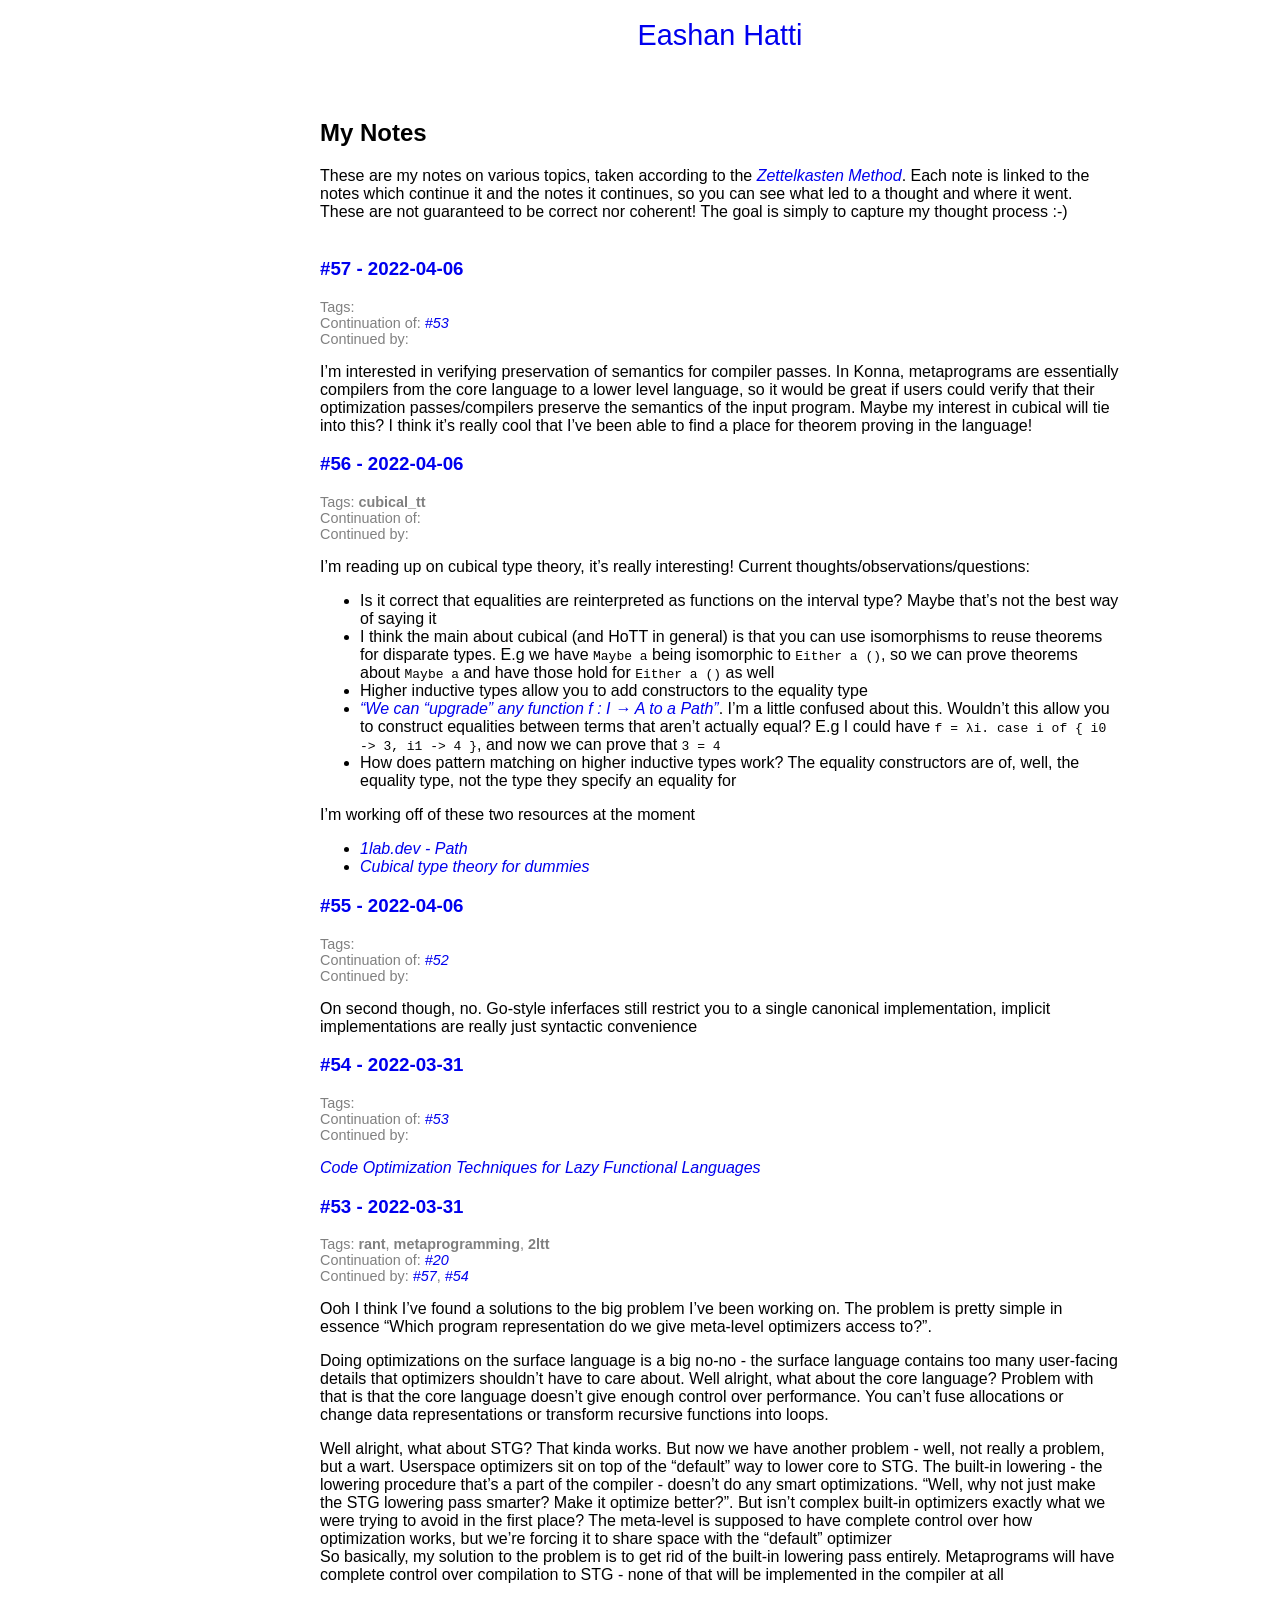
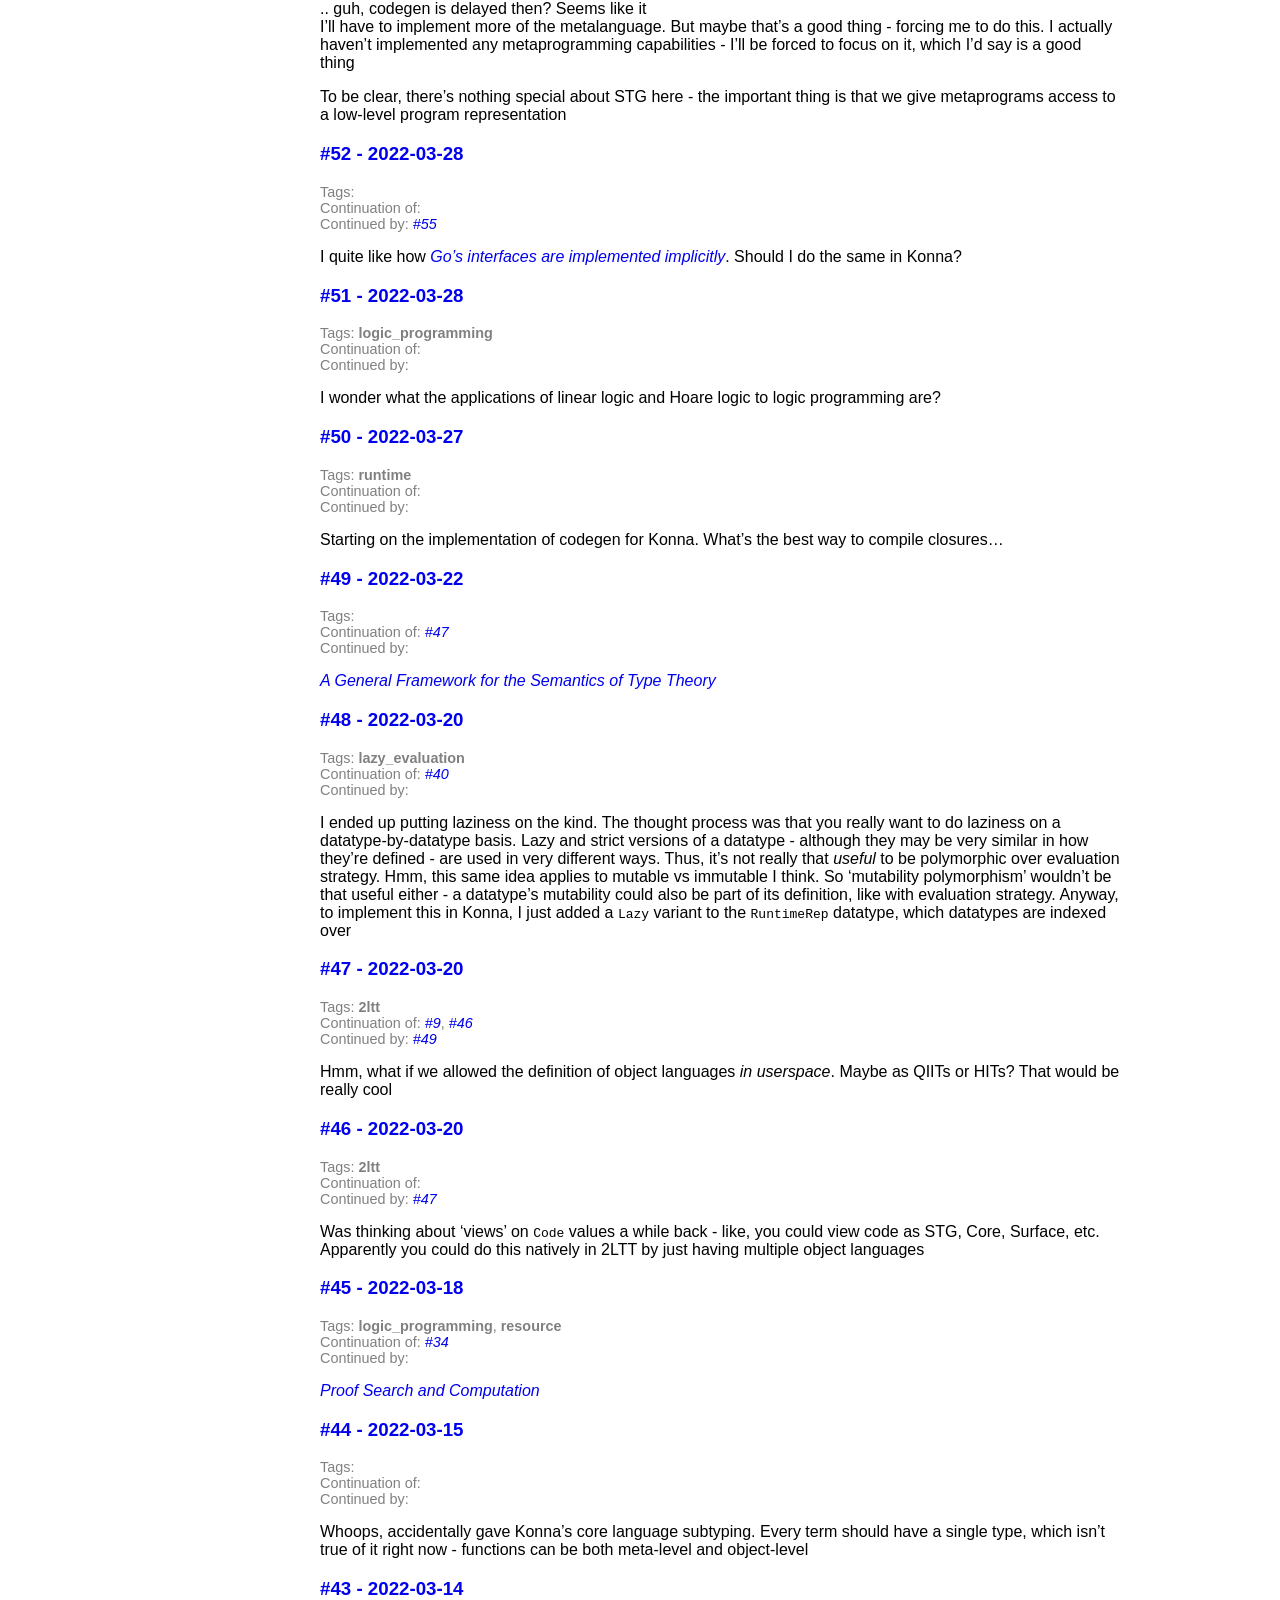
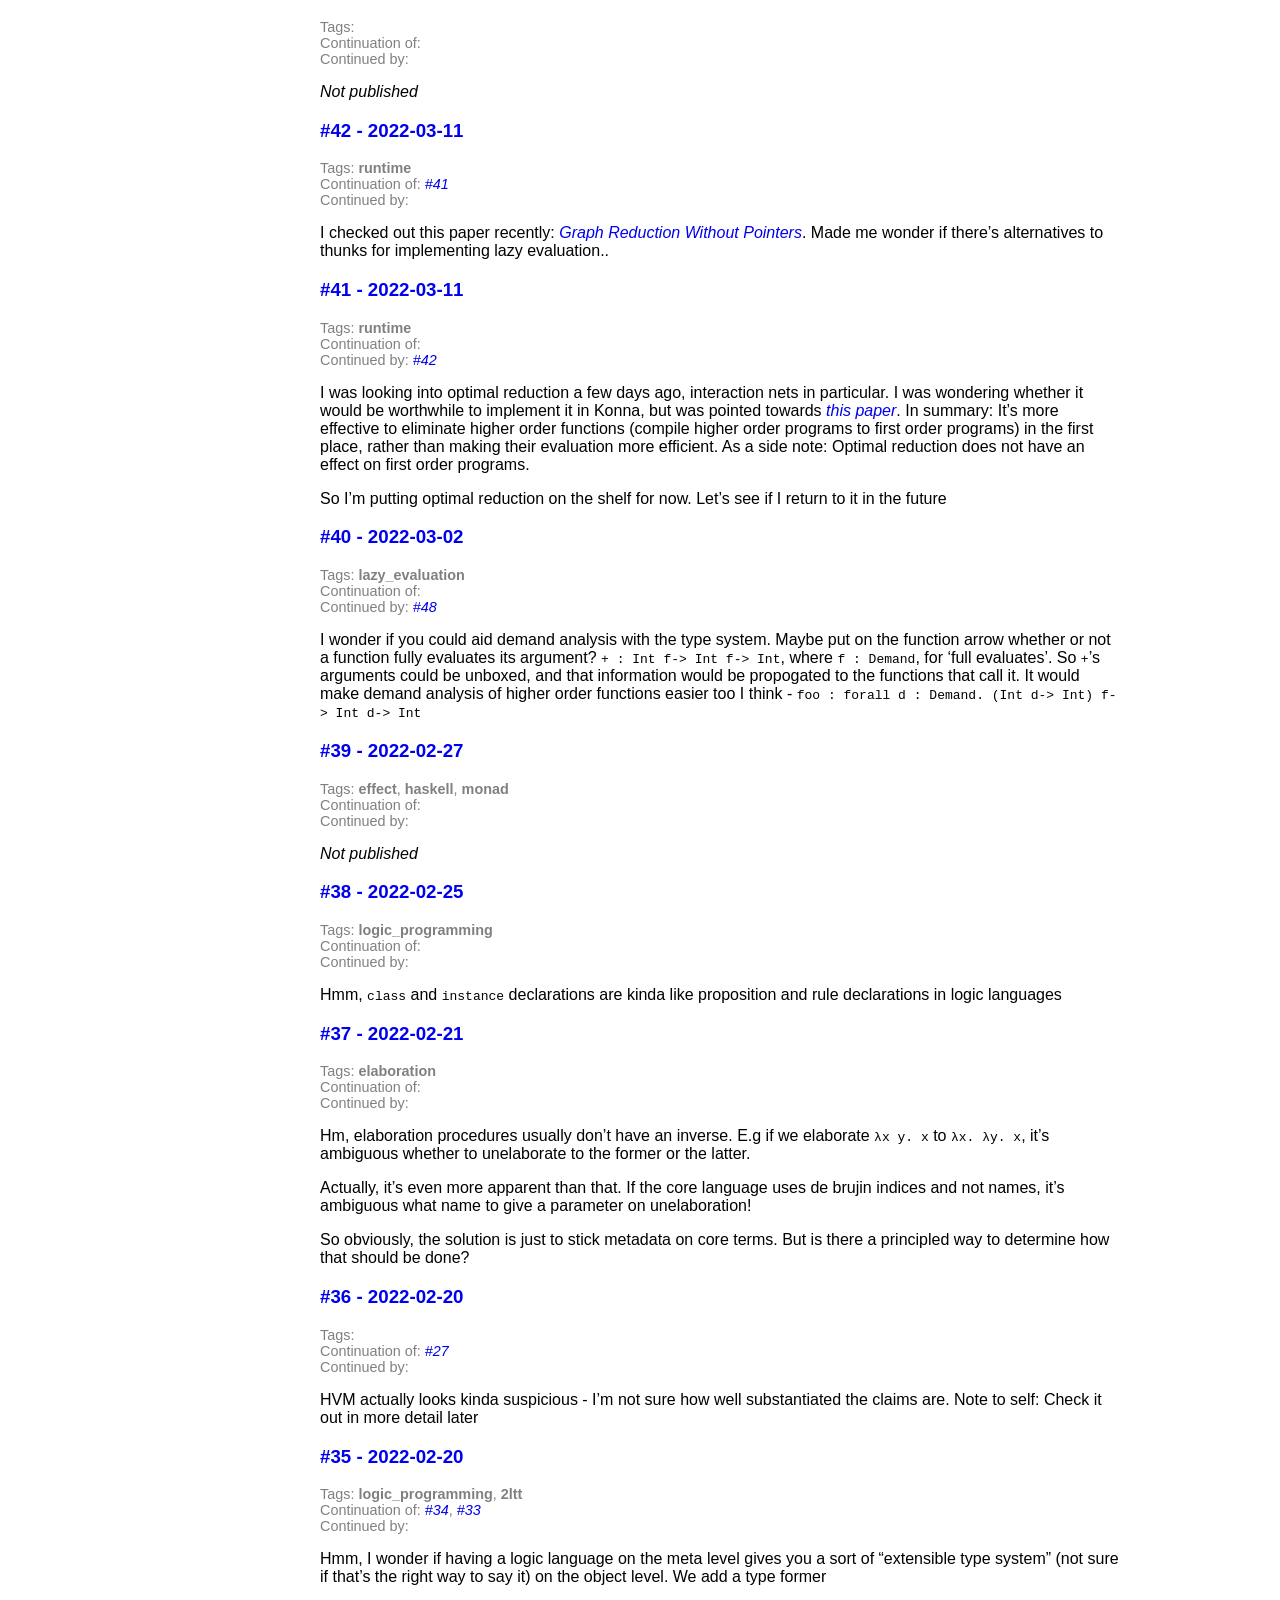
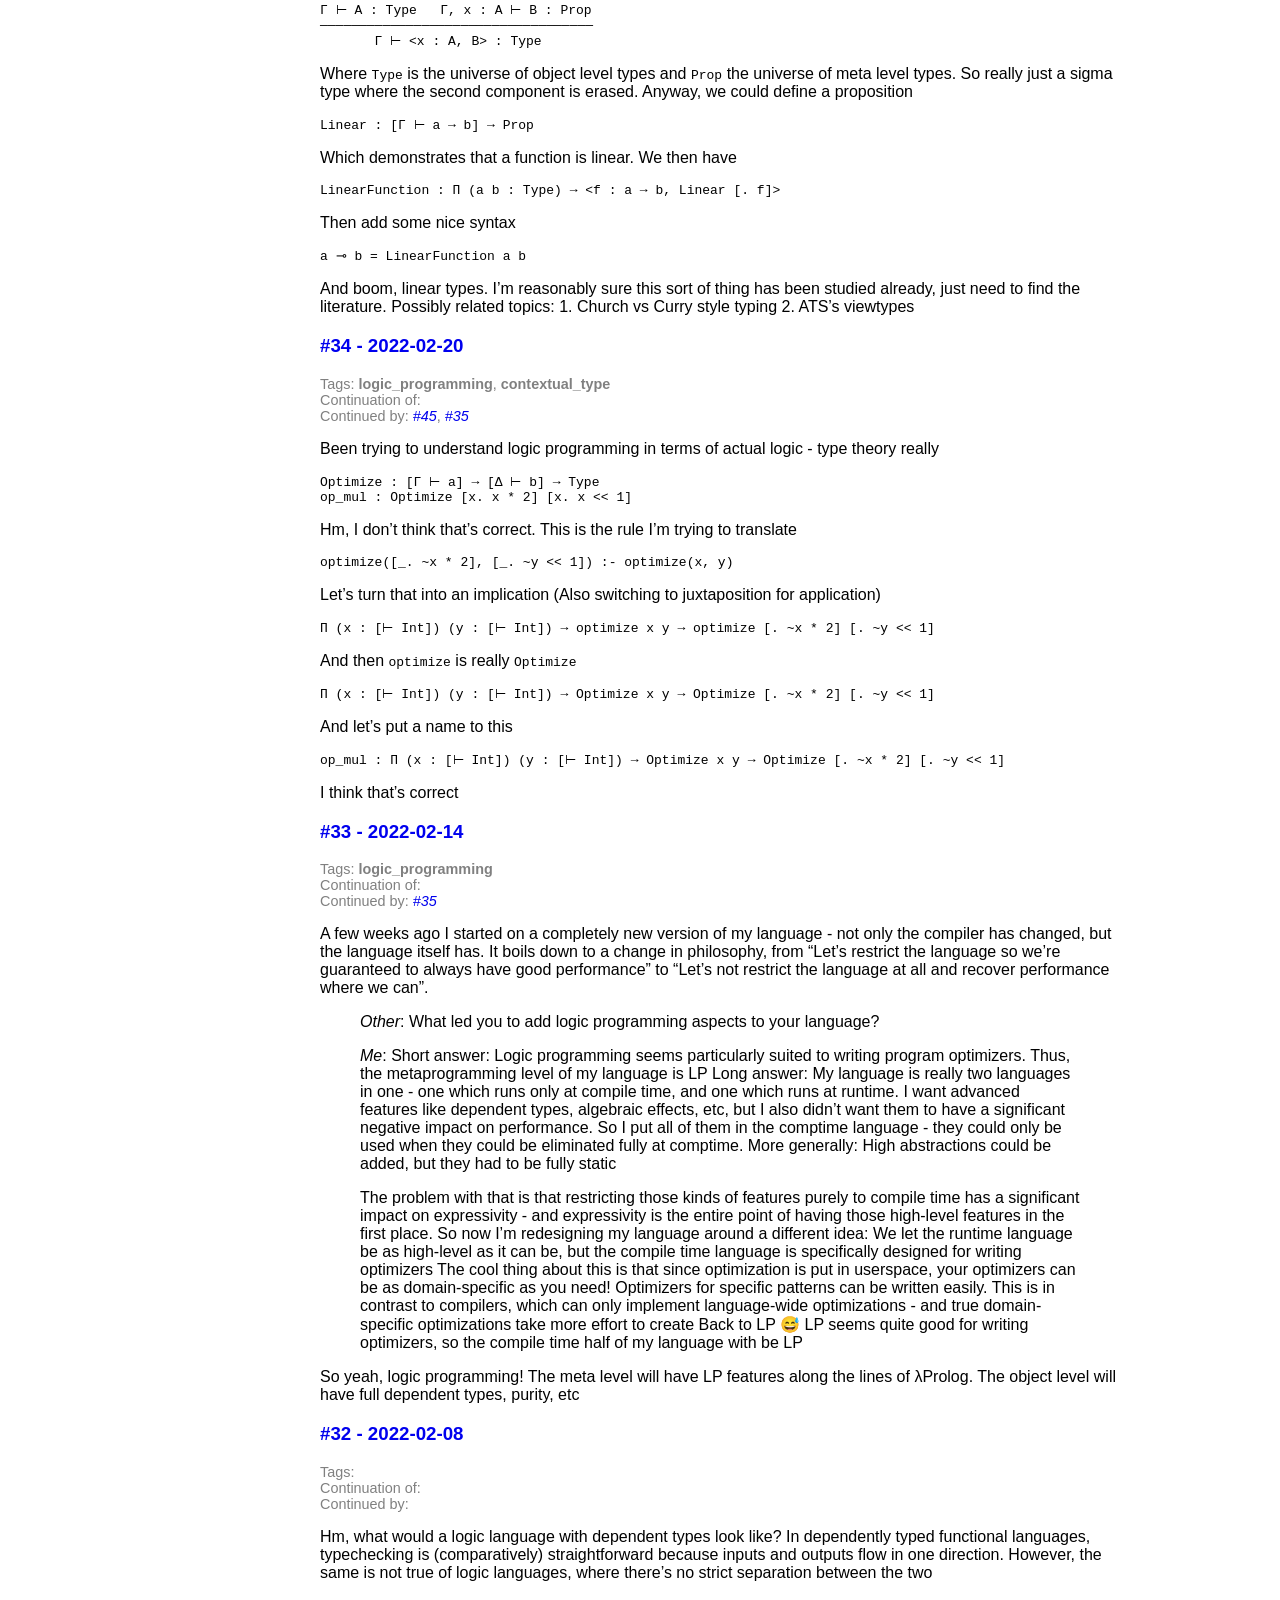
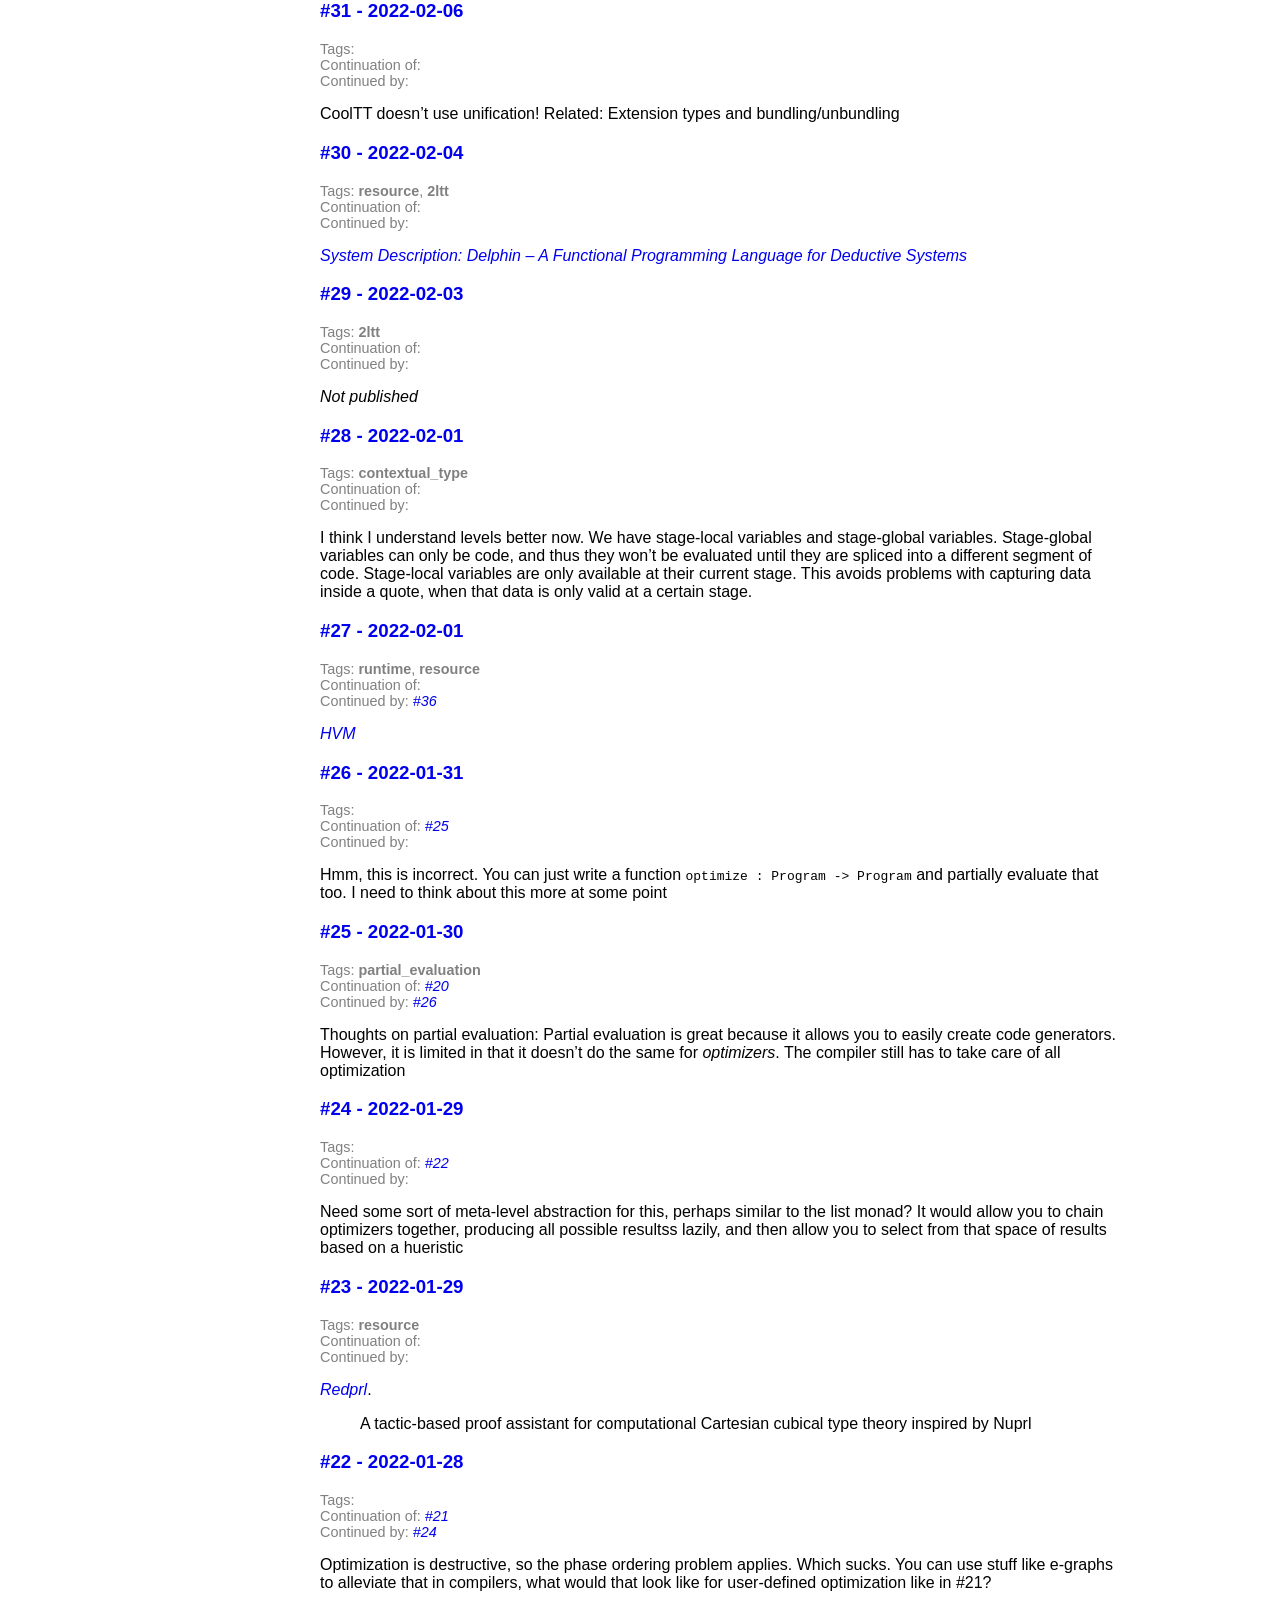
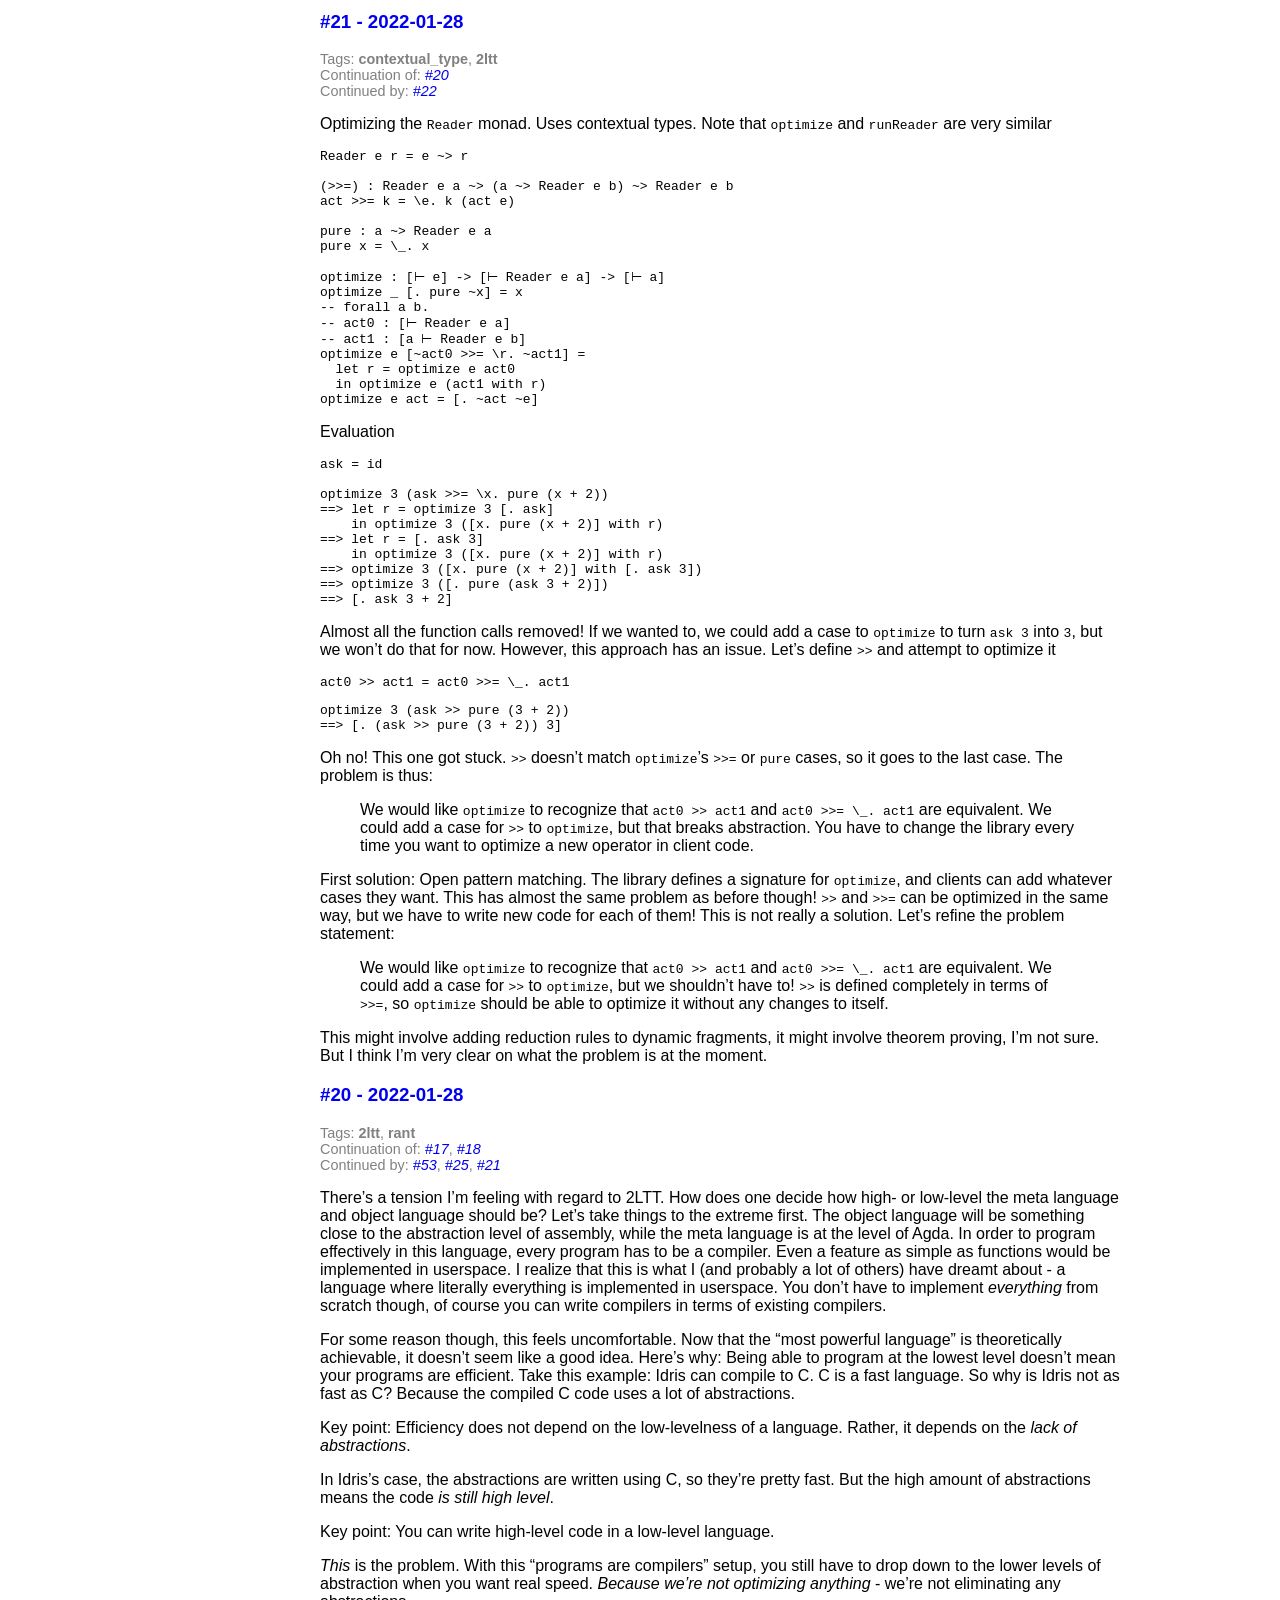
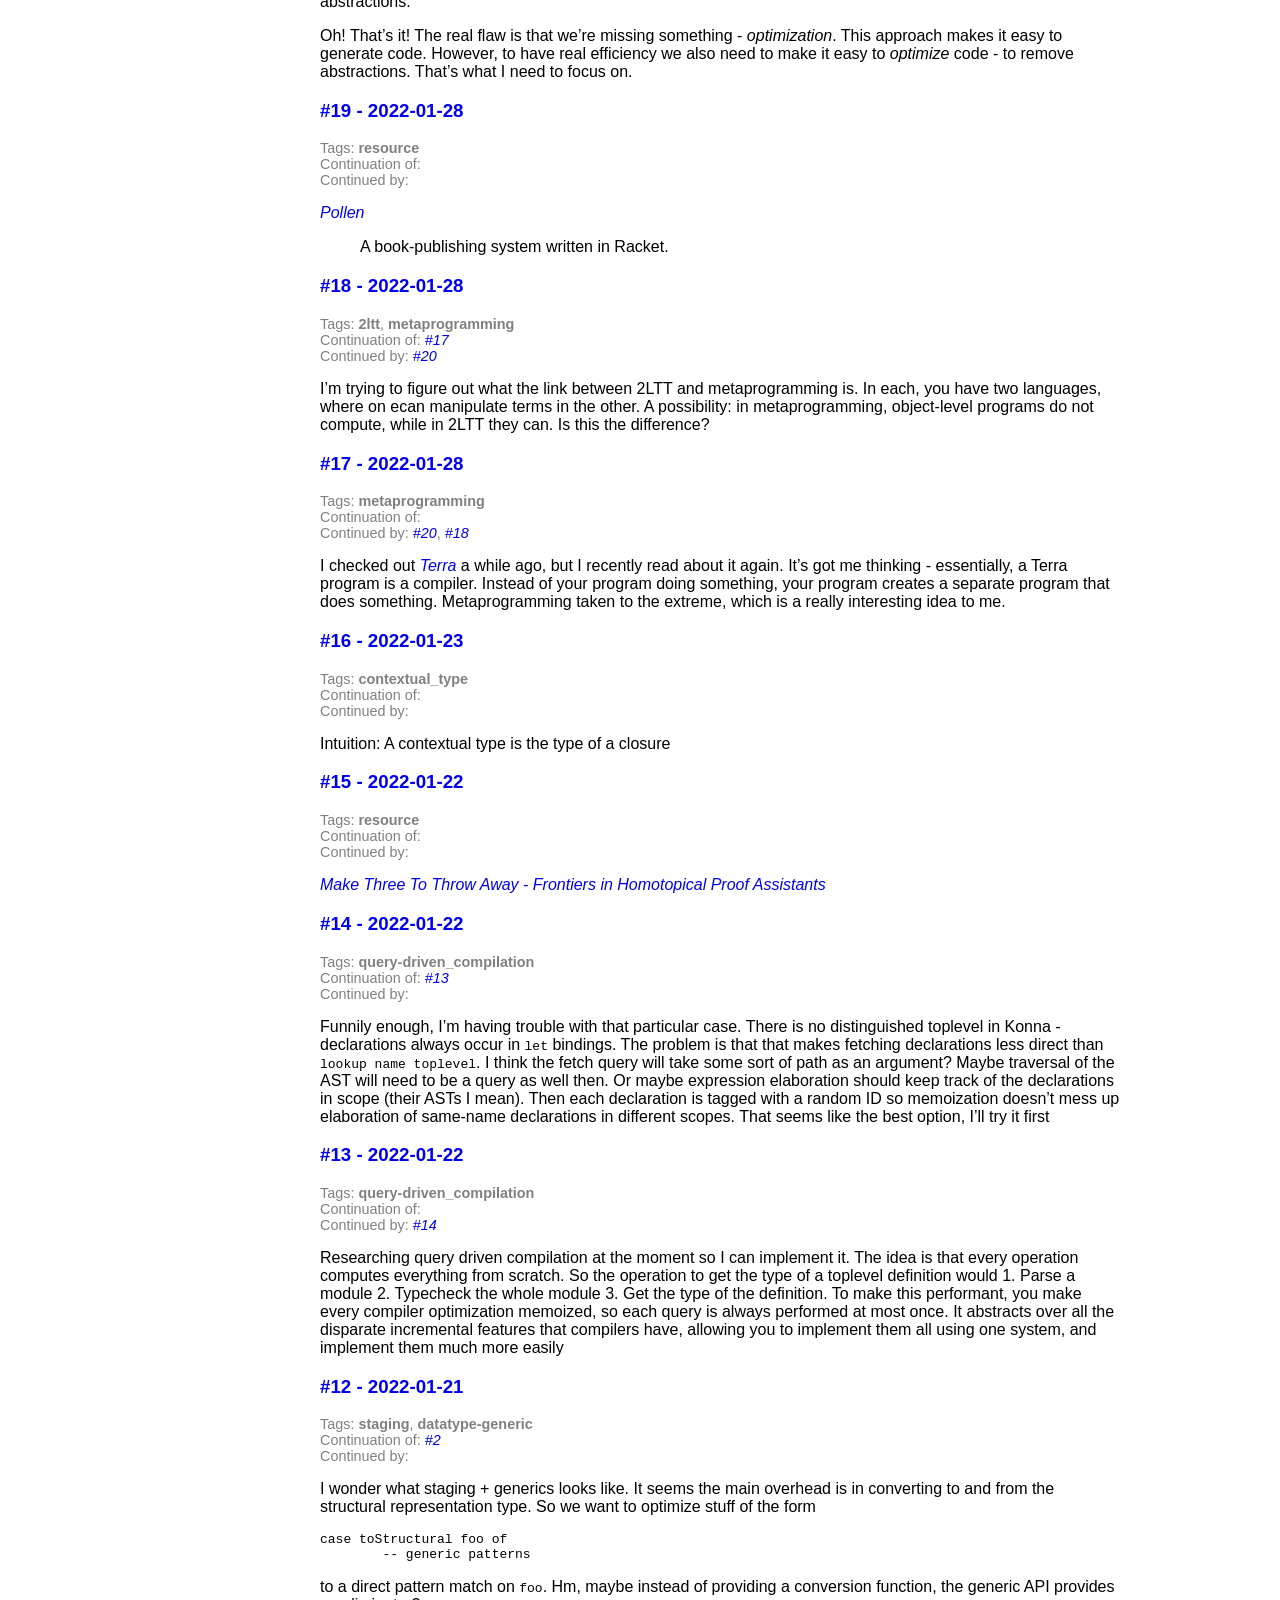
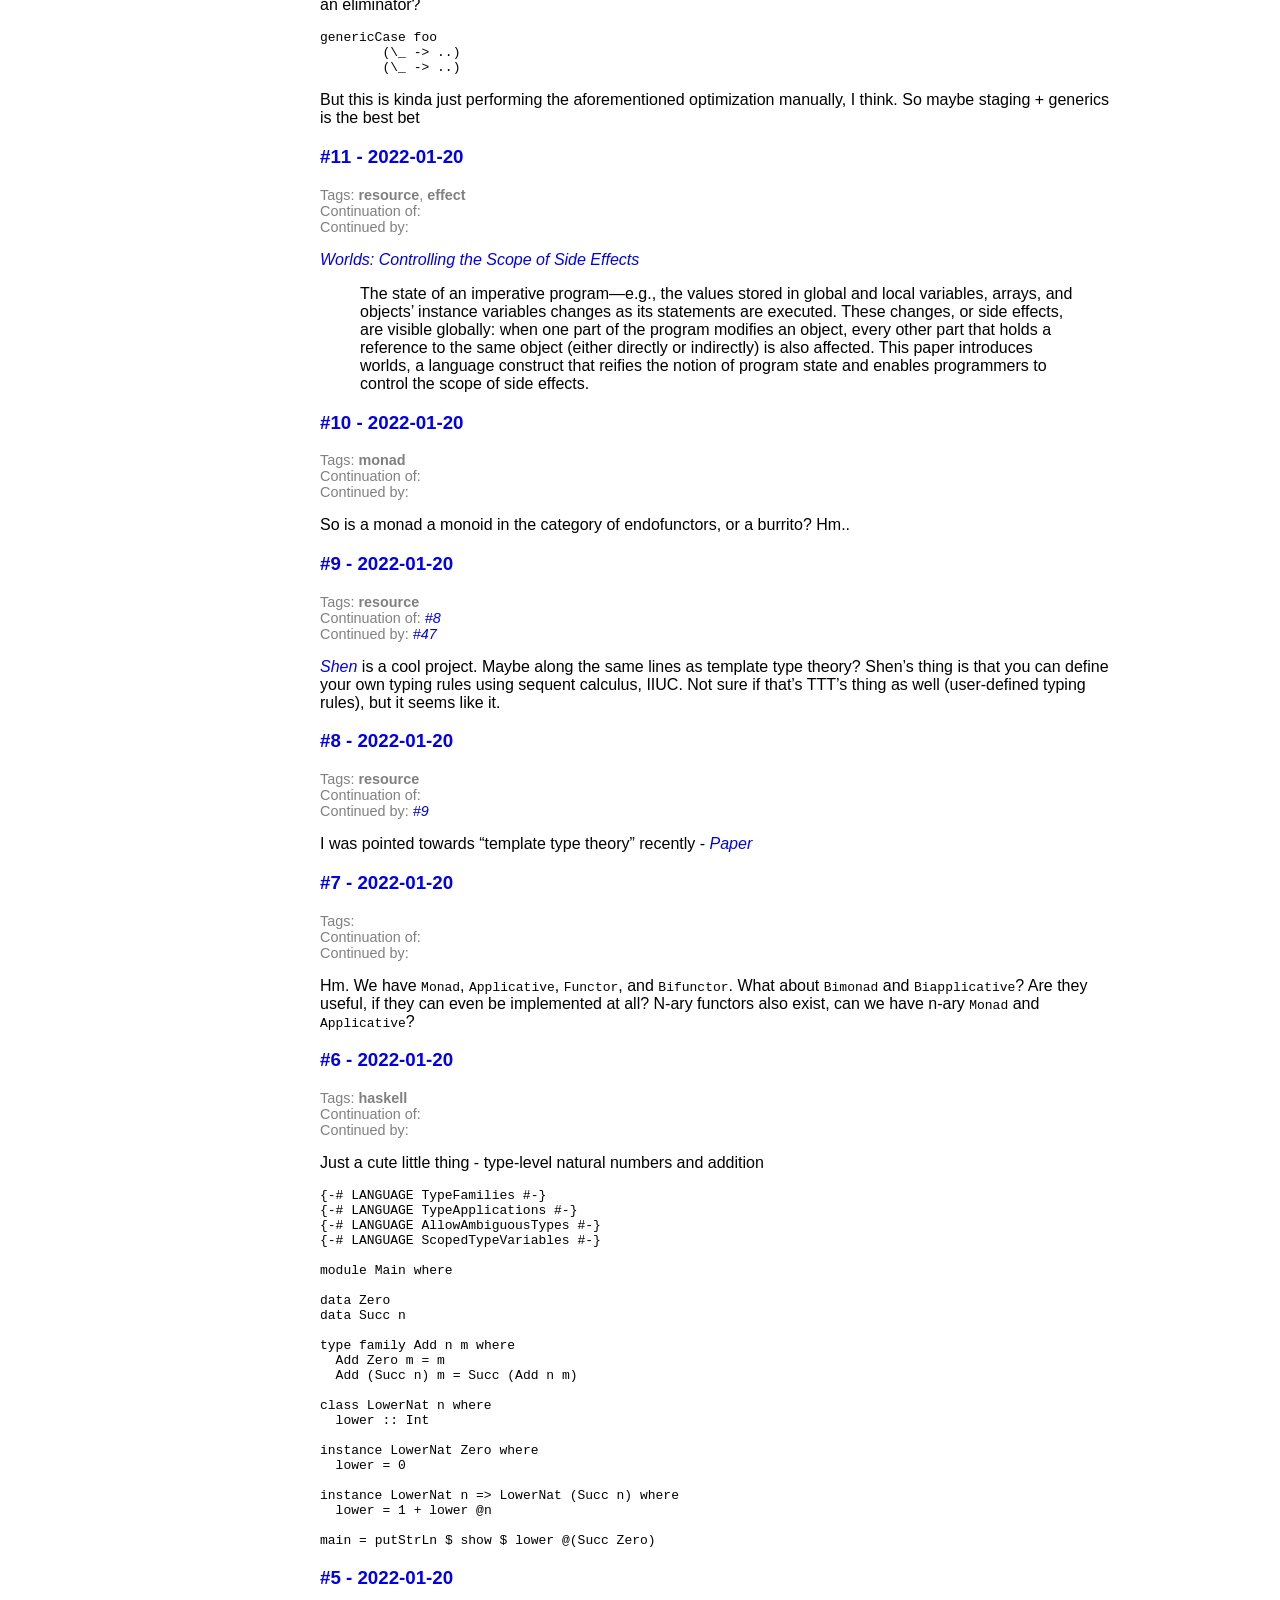
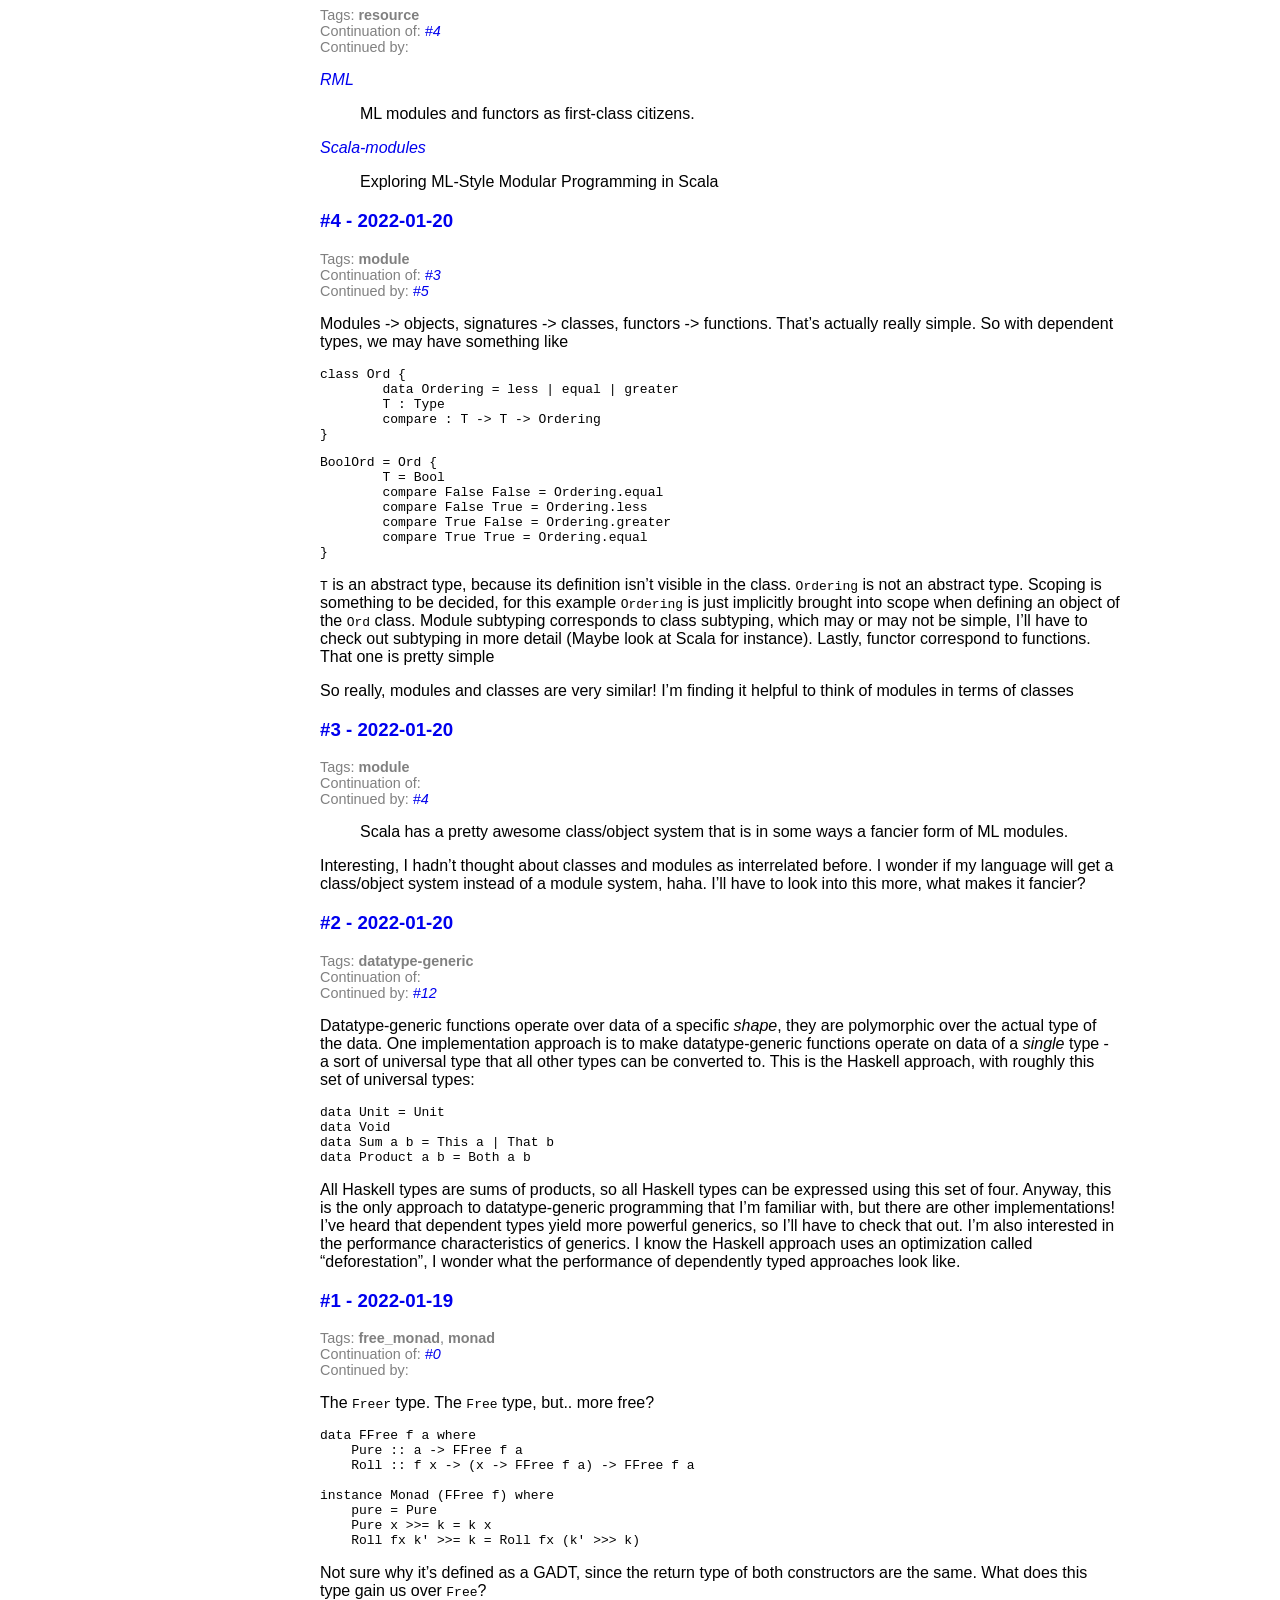
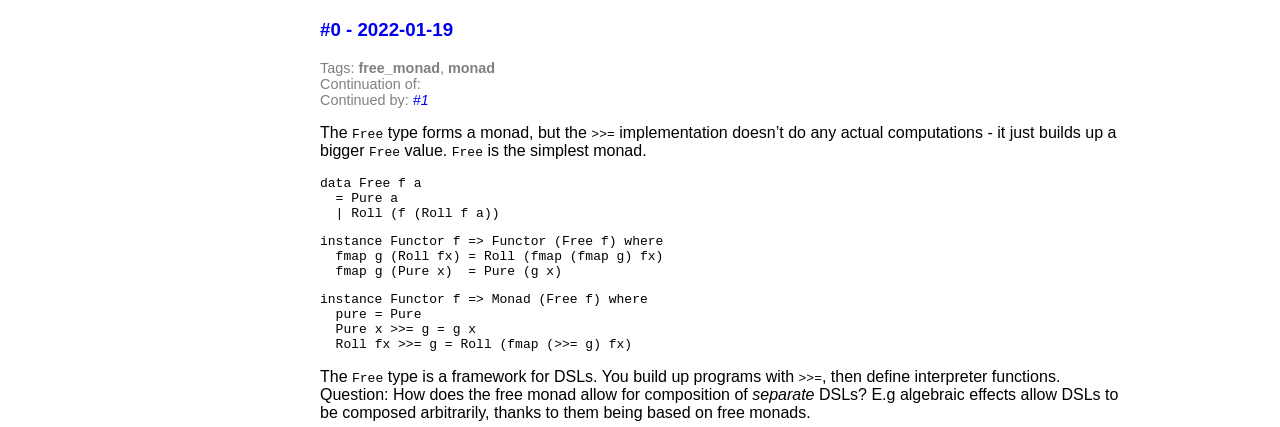
==== commit 3ee0babc: "Add notes" ====
--- a/notes.html
+++ b/notes.html
@@ -22,10 +22,49 @@
 <br><br>
 
 
+<h3 id="57"><a href="/notes.html#57" class="note">#57 - 2022-04-06</a></h3>
+<footer class="note">
+Tags: <br>
+Continuation of: <a href="/notes.html#53">#53</a><br>
+Continued by: 
+</footer>
+<p>I’m interested in verifying preservation of semantics for compiler passes. In Konna, metaprograms are essentially compilers from the core language to a lower level language, so it would be great if users could verify that their optimization passes/compilers preserve the semantics of the input program. Maybe my interest in cubical will tie into this? I think it’s really cool that I’ve been able to find a place for theorem proving in the language!</p>
+
+
+<h3 id="56"><a href="/notes.html#56" class="note">#56 - 2022-04-06</a></h3>
+<footer class="note">
+Tags: <strong class="tag">cubical_tt</strong><br>
+Continuation of: <br>
+Continued by: 
+</footer>
+<p>I’m reading up on cubical type theory, it’s really interesting! Current thoughts/observations/questions:</p>
+<ul>
+<li>Is it correct that equalities are reinterpreted as functions on the interval type? Maybe that’s not the best way of saying it</li>
+<li>I think the main about cubical (and HoTT in general) is that you can use isomorphisms to reuse theorems for disparate types. E.g we have <code>Maybe a</code> being isomorphic to <code>Either a ()</code>, so we can prove theorems about <code>Maybe a</code> and have those hold for <code>Either a ()</code> as well</li>
+<li>Higher inductive types allow you to add constructors to the equality type</li>
+<li><a href="https://1lab.dev/1Lab.Path.html">“We can “upgrade” any function f : I → A to a Path”</a>. I’m a little confused about this. Wouldn’t this allow you to construct equalities between terms that aren’t actually equal? E.g I could have <code>f = λi. case i of { i0 -&gt; 3, i1 -&gt; 4 }</code>, and now we can prove that <code>3 = 4</code></li>
+<li>How does pattern matching on higher inductive types work? The equality constructors are of, well, the equality type, not the type they specify an equality for</li>
+</ul>
+<p>I’m working off of these two resources at the moment</p>
+<ul>
+<li><a href="https://1lab.dev/1Lab.Path.html">1lab.dev - Path</a></li>
+<li><a href="https://gist.github.com/AndyShiue/cfc8c75f8b8655ca7ef2ffeb8cfb1faf/">Cubical type theory for dummies</a></li>
+</ul>
+
+
+<h3 id="55"><a href="/notes.html#55" class="note">#55 - 2022-04-06</a></h3>
+<footer class="note">
+Tags: <br>
+Continuation of: <a href="/notes.html#52">#52</a><br>
+Continued by: 
+</footer>
+<p>On second though, no. Go-style inferfaces still restrict you to a single canonical implementation, implicit implementations are really just syntactic convenience</p>
+
+
 <h3 id="54"><a href="/notes.html#54" class="note">#54 - 2022-03-31</a></h3>
 <footer class="note">
 Tags: <br>
-Continuation of: <br>
+Continuation of: <a href="/notes.html#53">#53</a><br>
 Continued by: 
 </footer>
 <p><a href="https://nbviewer.org/github/grin-compiler/grin/blob/master/papers/boquist.pdf">Code Optimization Techniques for Lazy Functional Languages</a></p>
@@ -35,7 +74,7 @@
 <footer class="note">
 Tags: <strong class="tag">rant</strong>, <strong class="tag">metaprogramming</strong>, <strong class="tag">2ltt</strong><br>
 Continuation of: <a href="/notes.html#20">#20</a><br>
-Continued by: 
+Continued by: <a href="/notes.html#57">#57</a>, <a href="/notes.html#54">#54</a>
 </footer>
 <p>Ooh I think I’ve found a solutions to the big problem I’ve been working on. The problem is pretty simple in essence “Which program representation do we give meta-level optimizers access to?”.</p>
 <p>Doing optimizations on the surface language is a big no-no - the surface language contains too many user-facing details that optimizers shouldn’t have to care about. Well alright, what about the core language? Problem with that is that the core language doesn’t give enough control over performance. You can’t fuse allocations or change data representations or transform recursive functions into loops.</p>
@@ -50,7 +89,7 @@
 <footer class="note">
 Tags: <br>
 Continuation of: <br>
-Continued by: 
+Continued by: <a href="/notes.html#55">#55</a>
 </footer>
 <p>I quite like how <a href="https://go.dev/tour/methods/10">Go’s interfaces are implemented implicitly</a>. Should I do the same in Konna?</p>
 
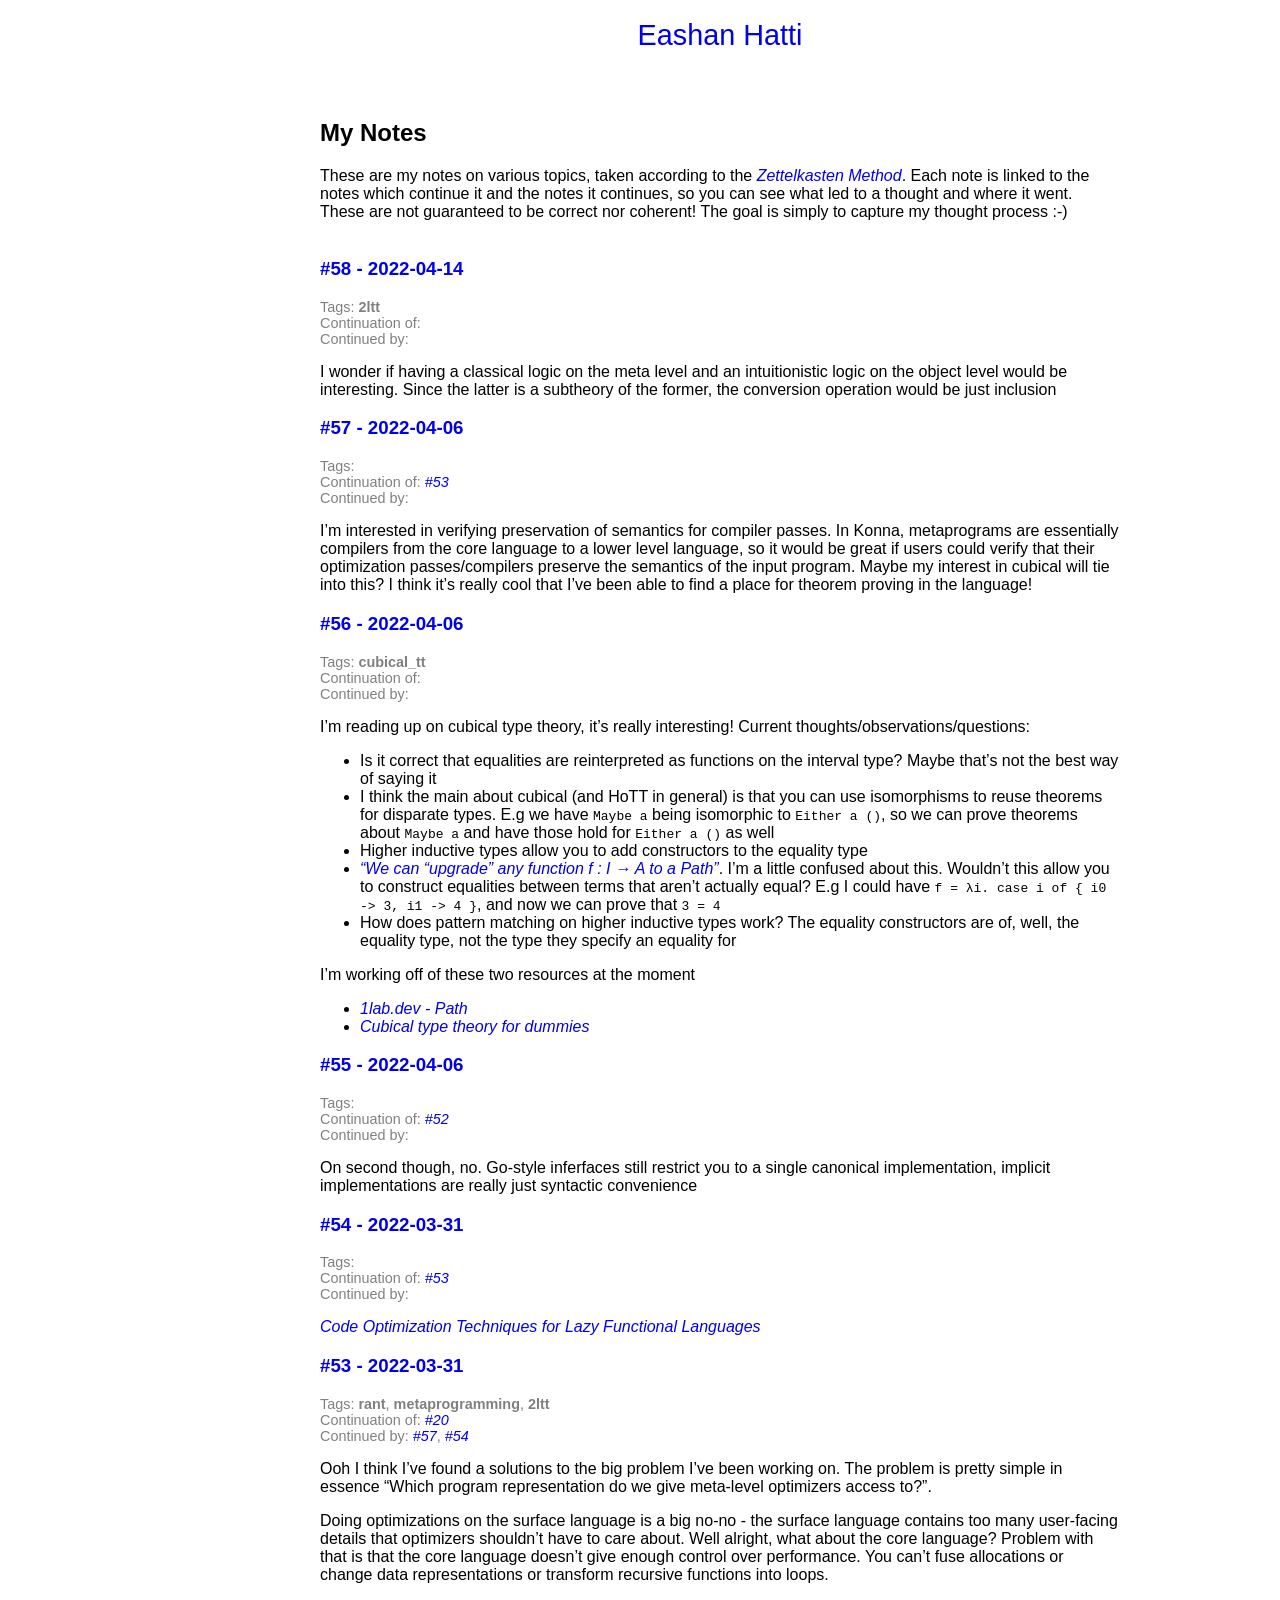
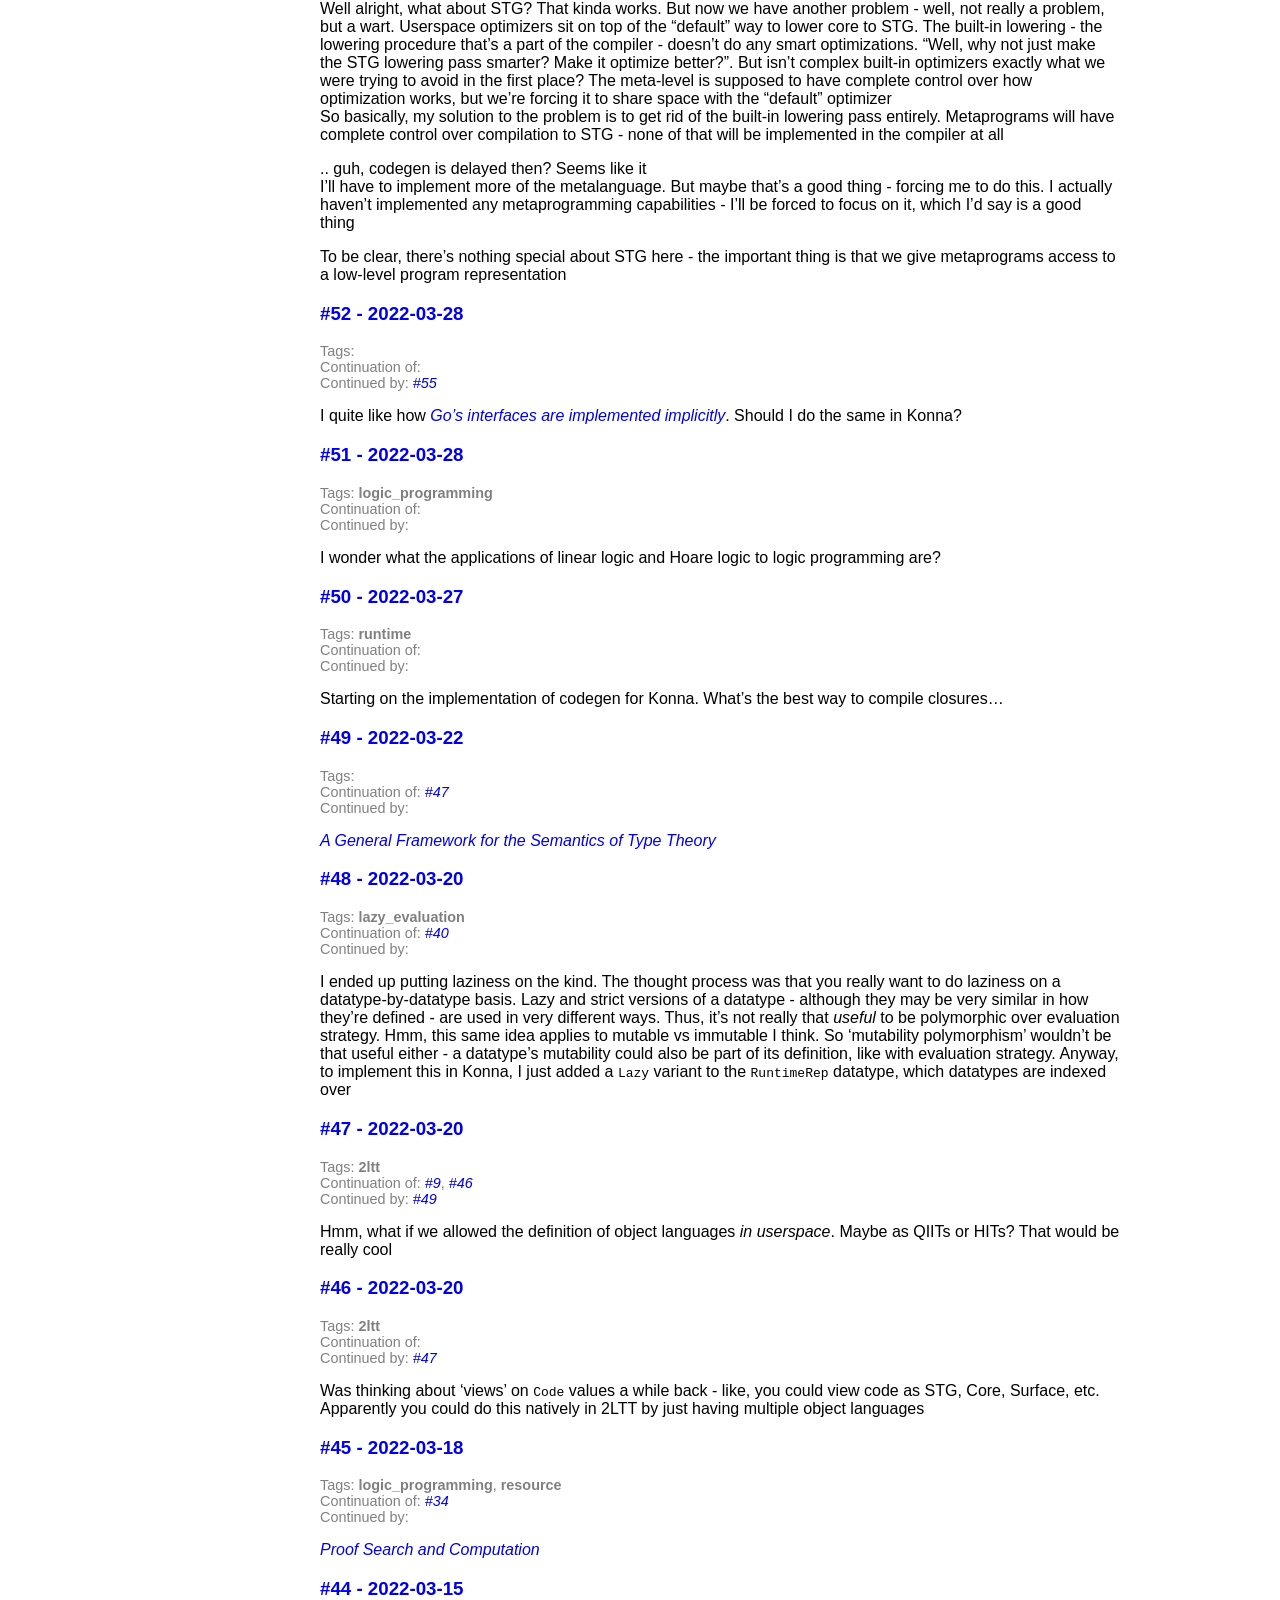
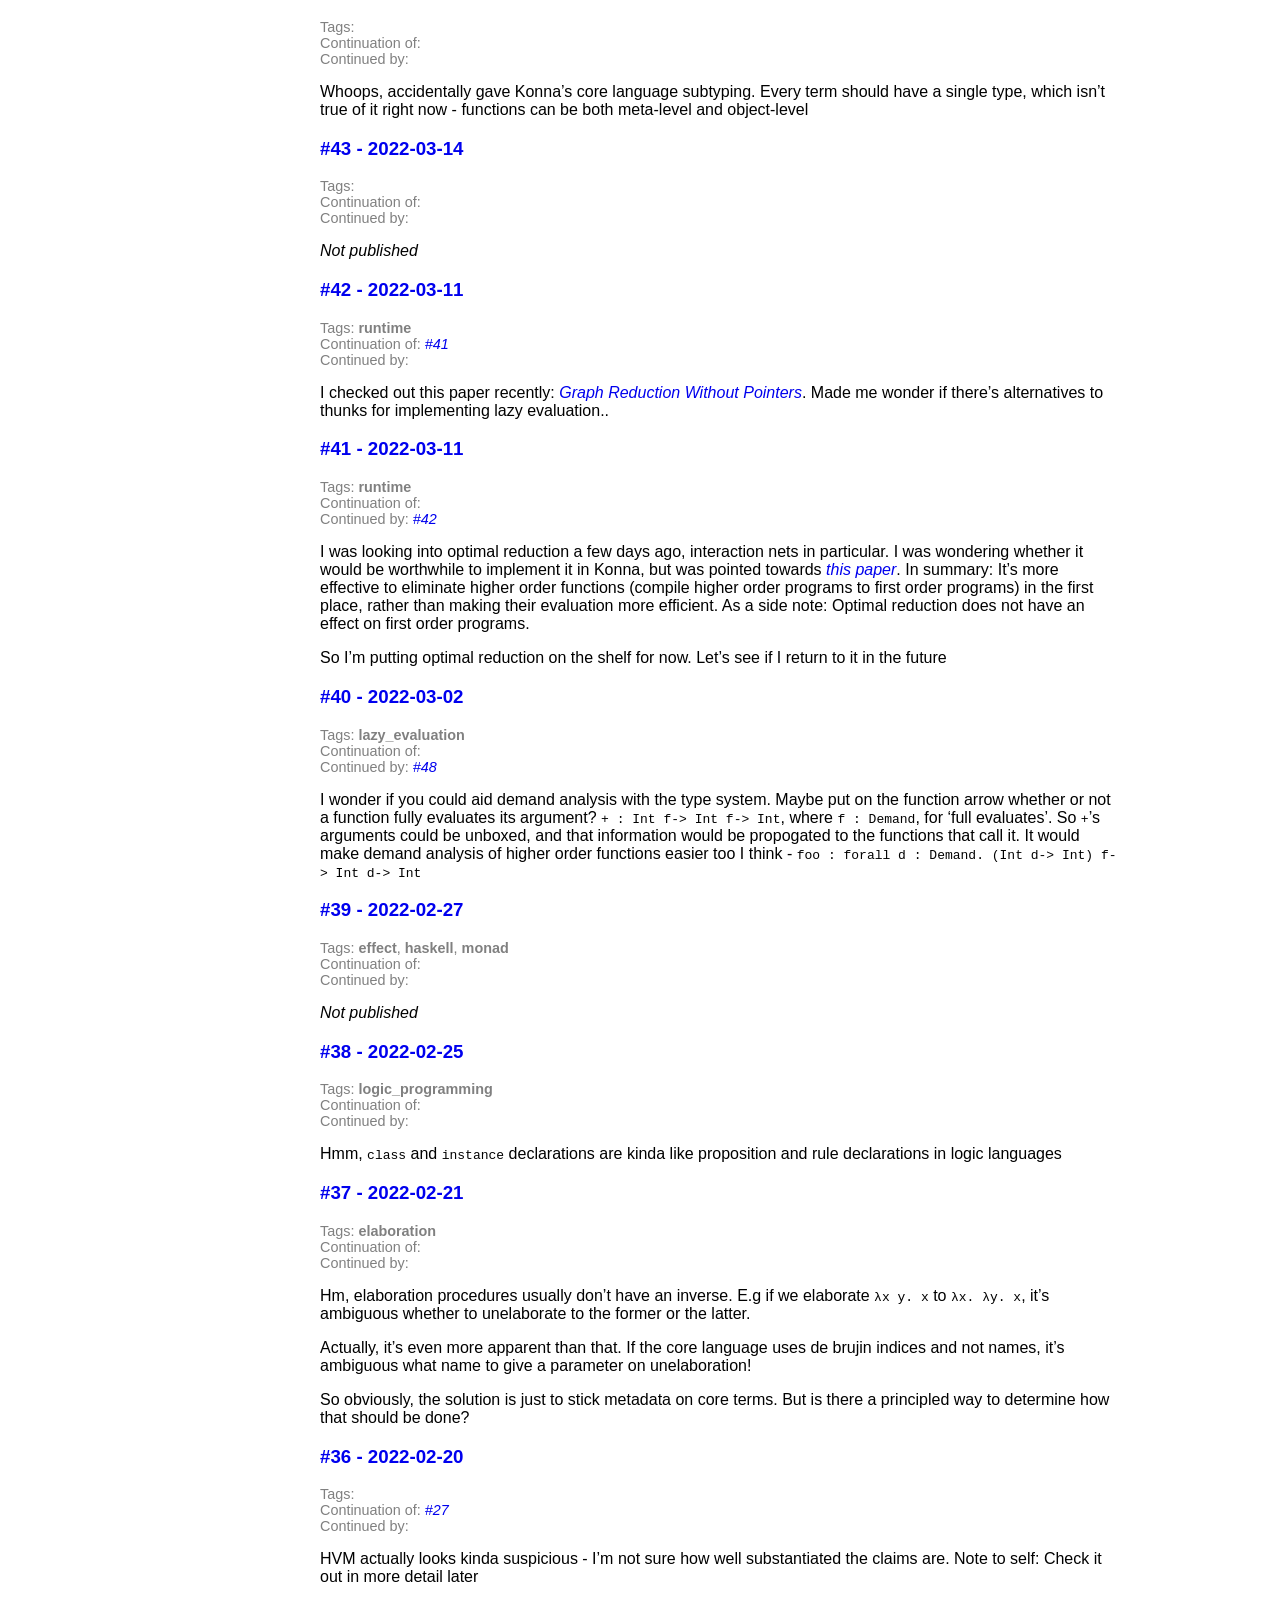
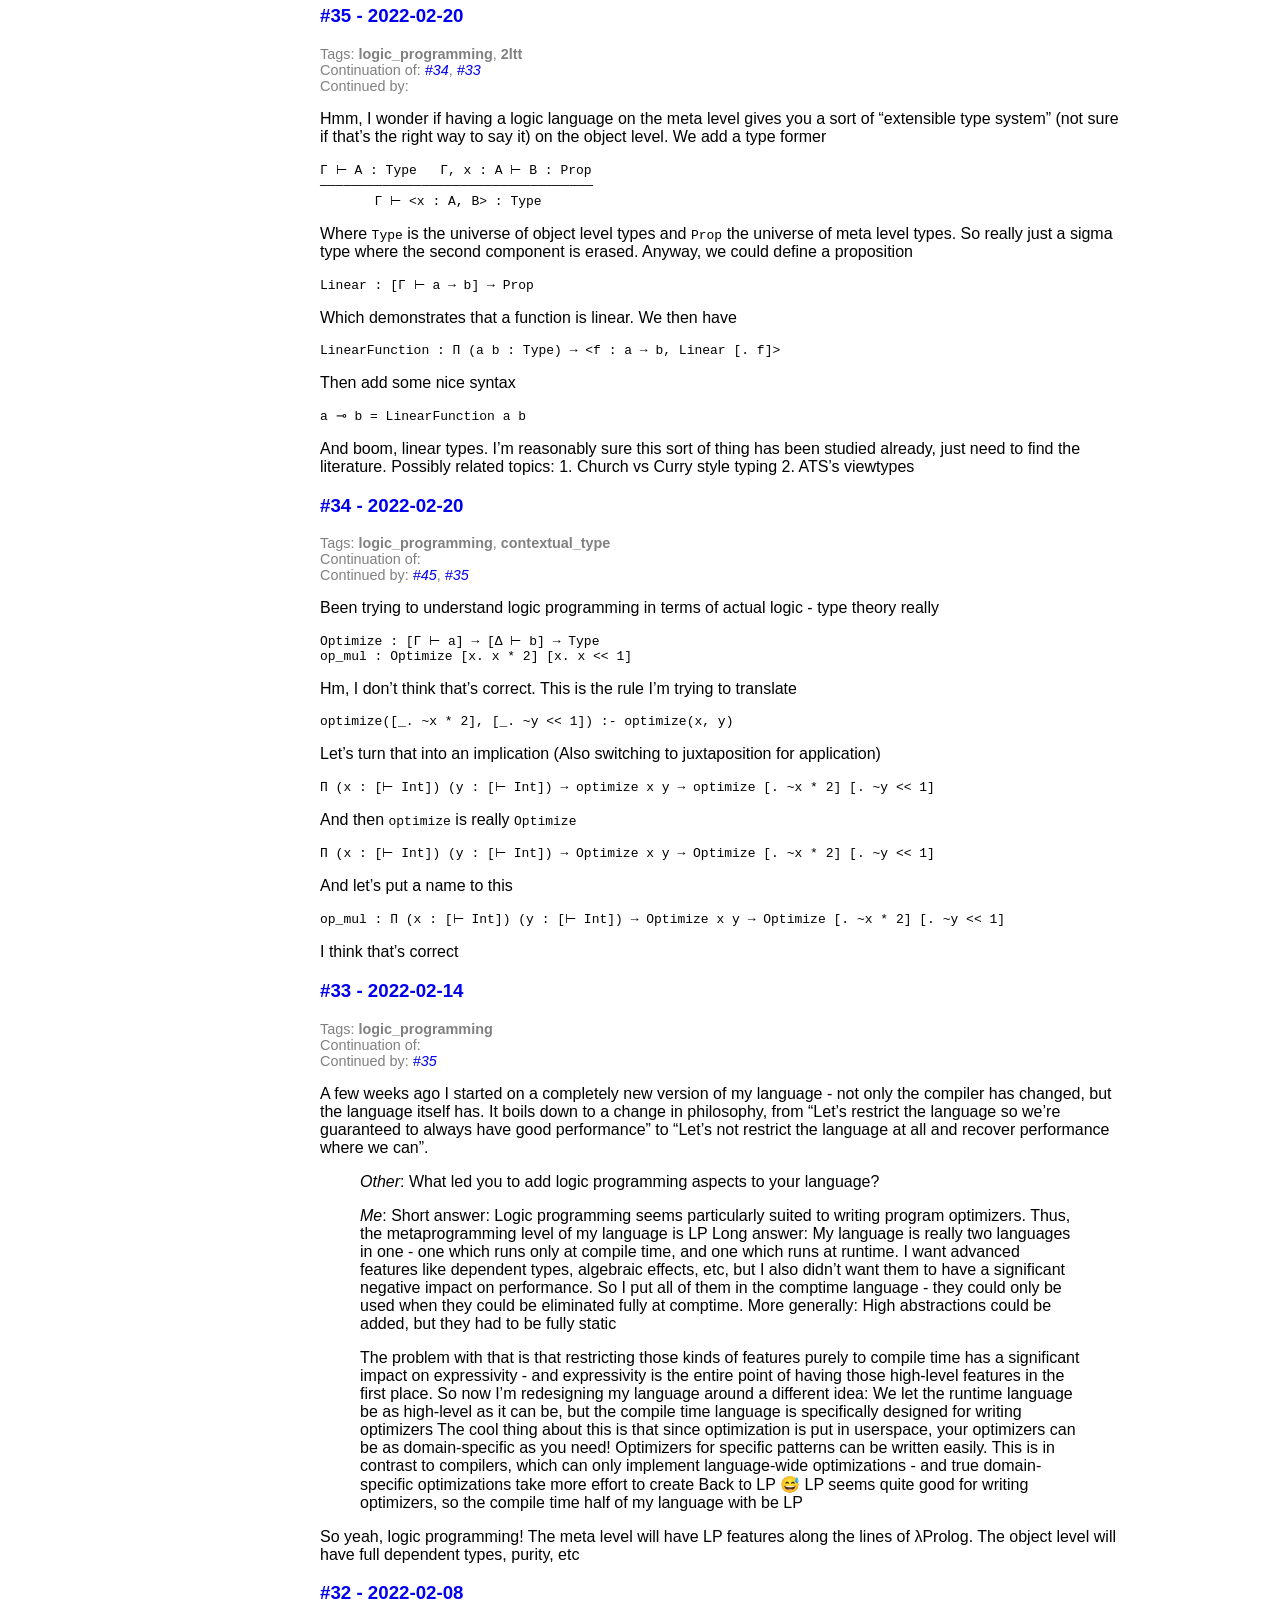
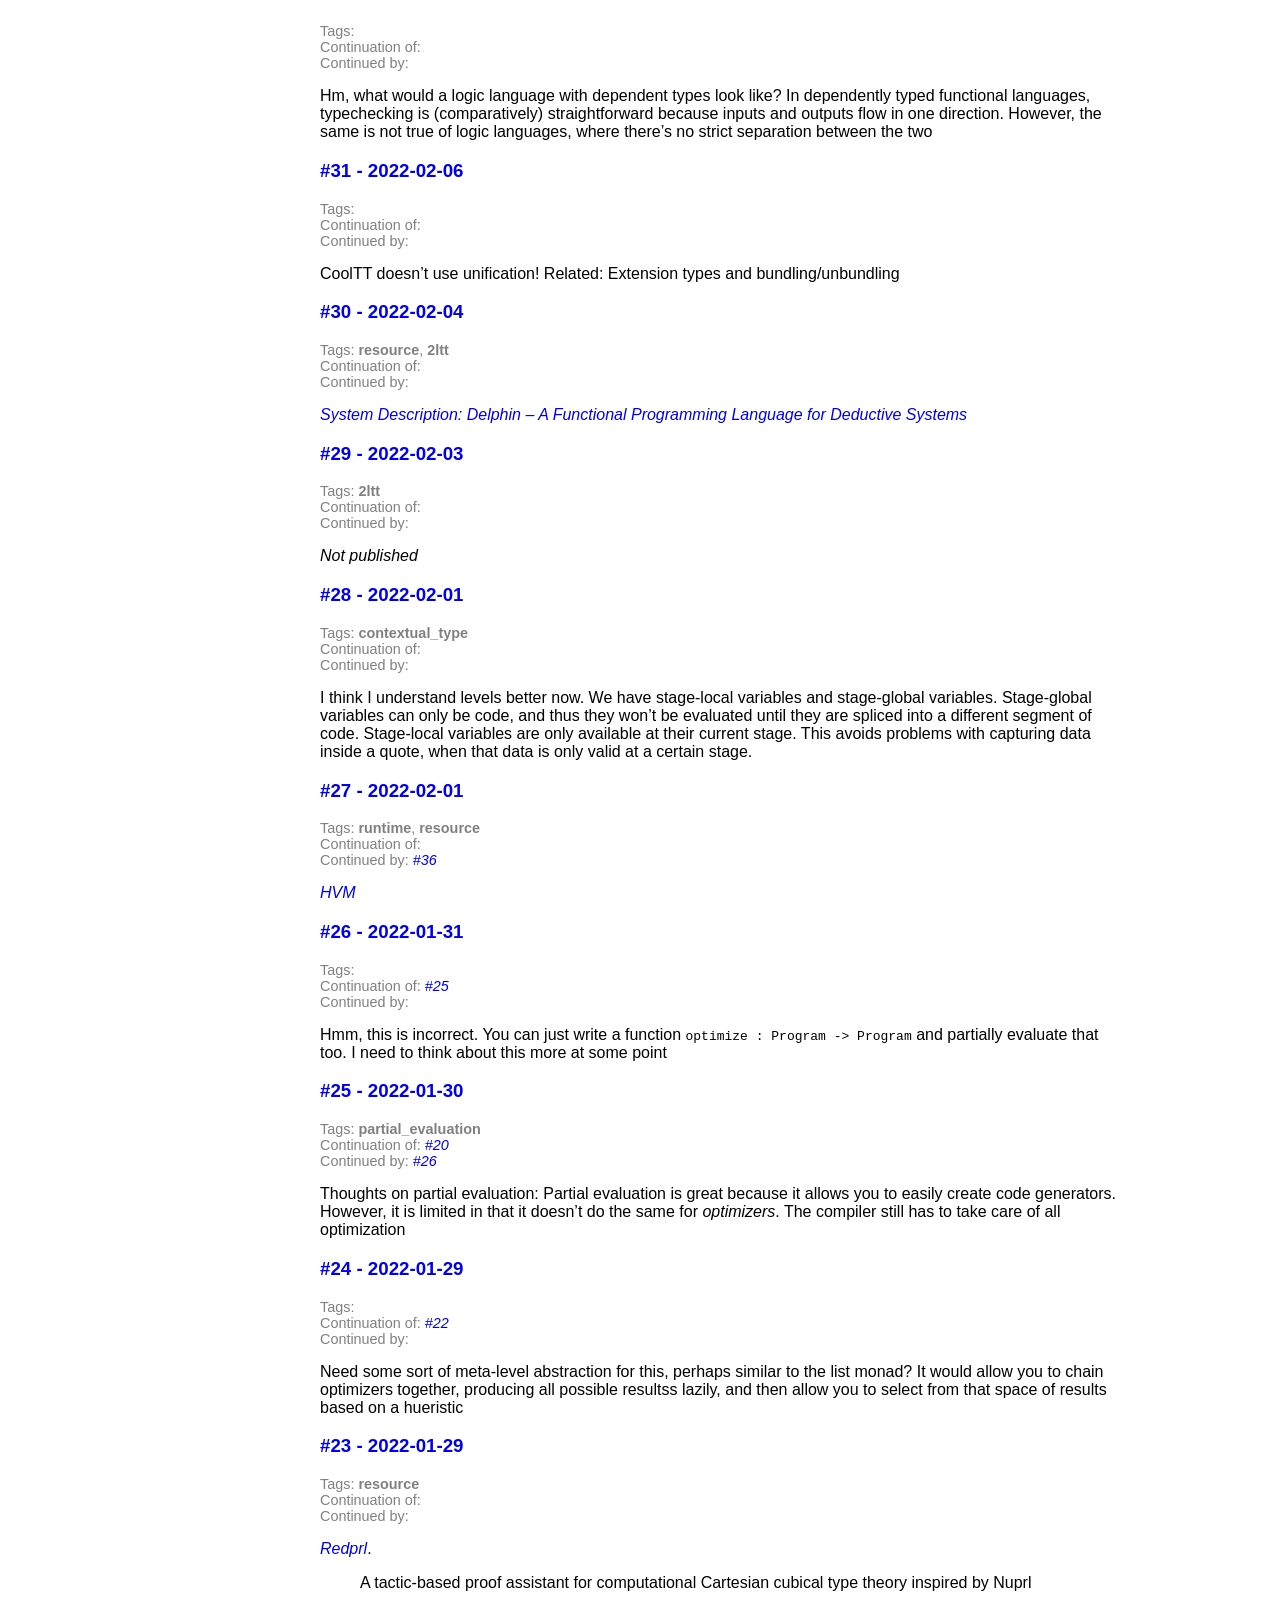
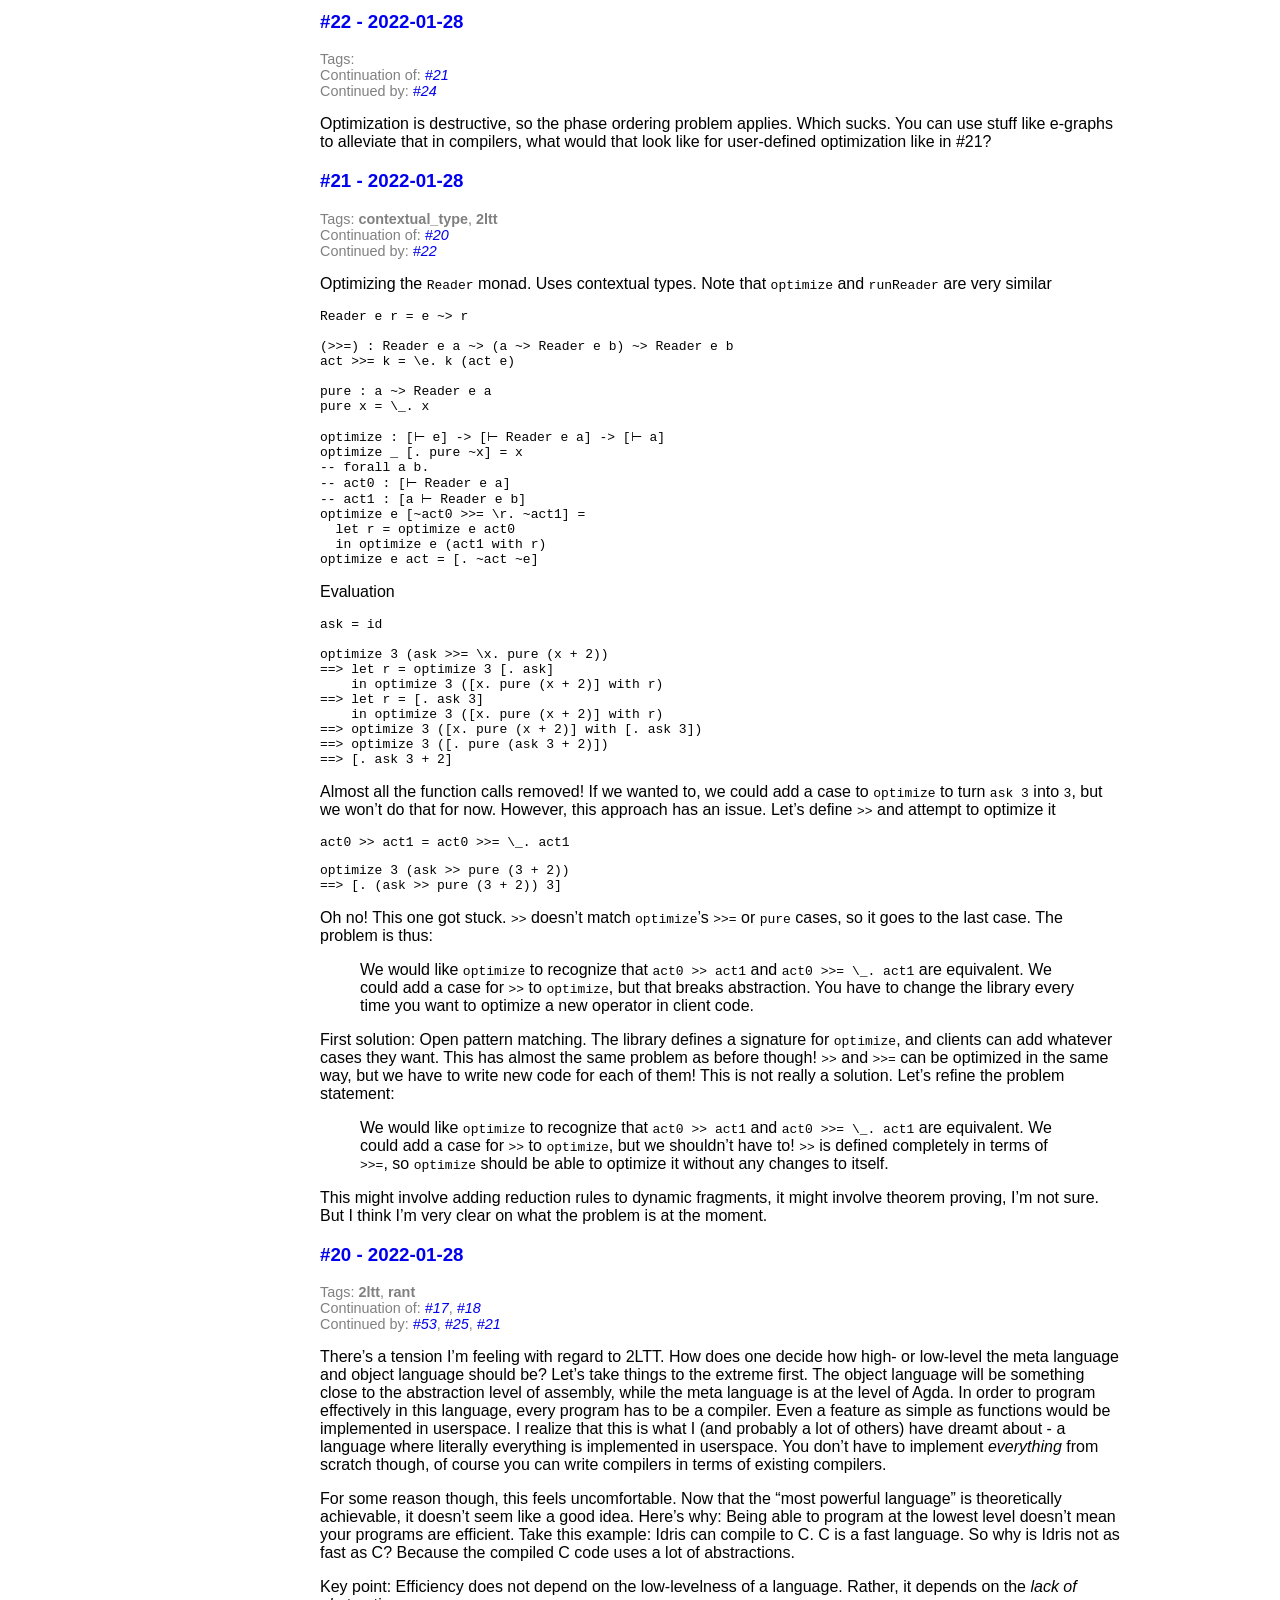
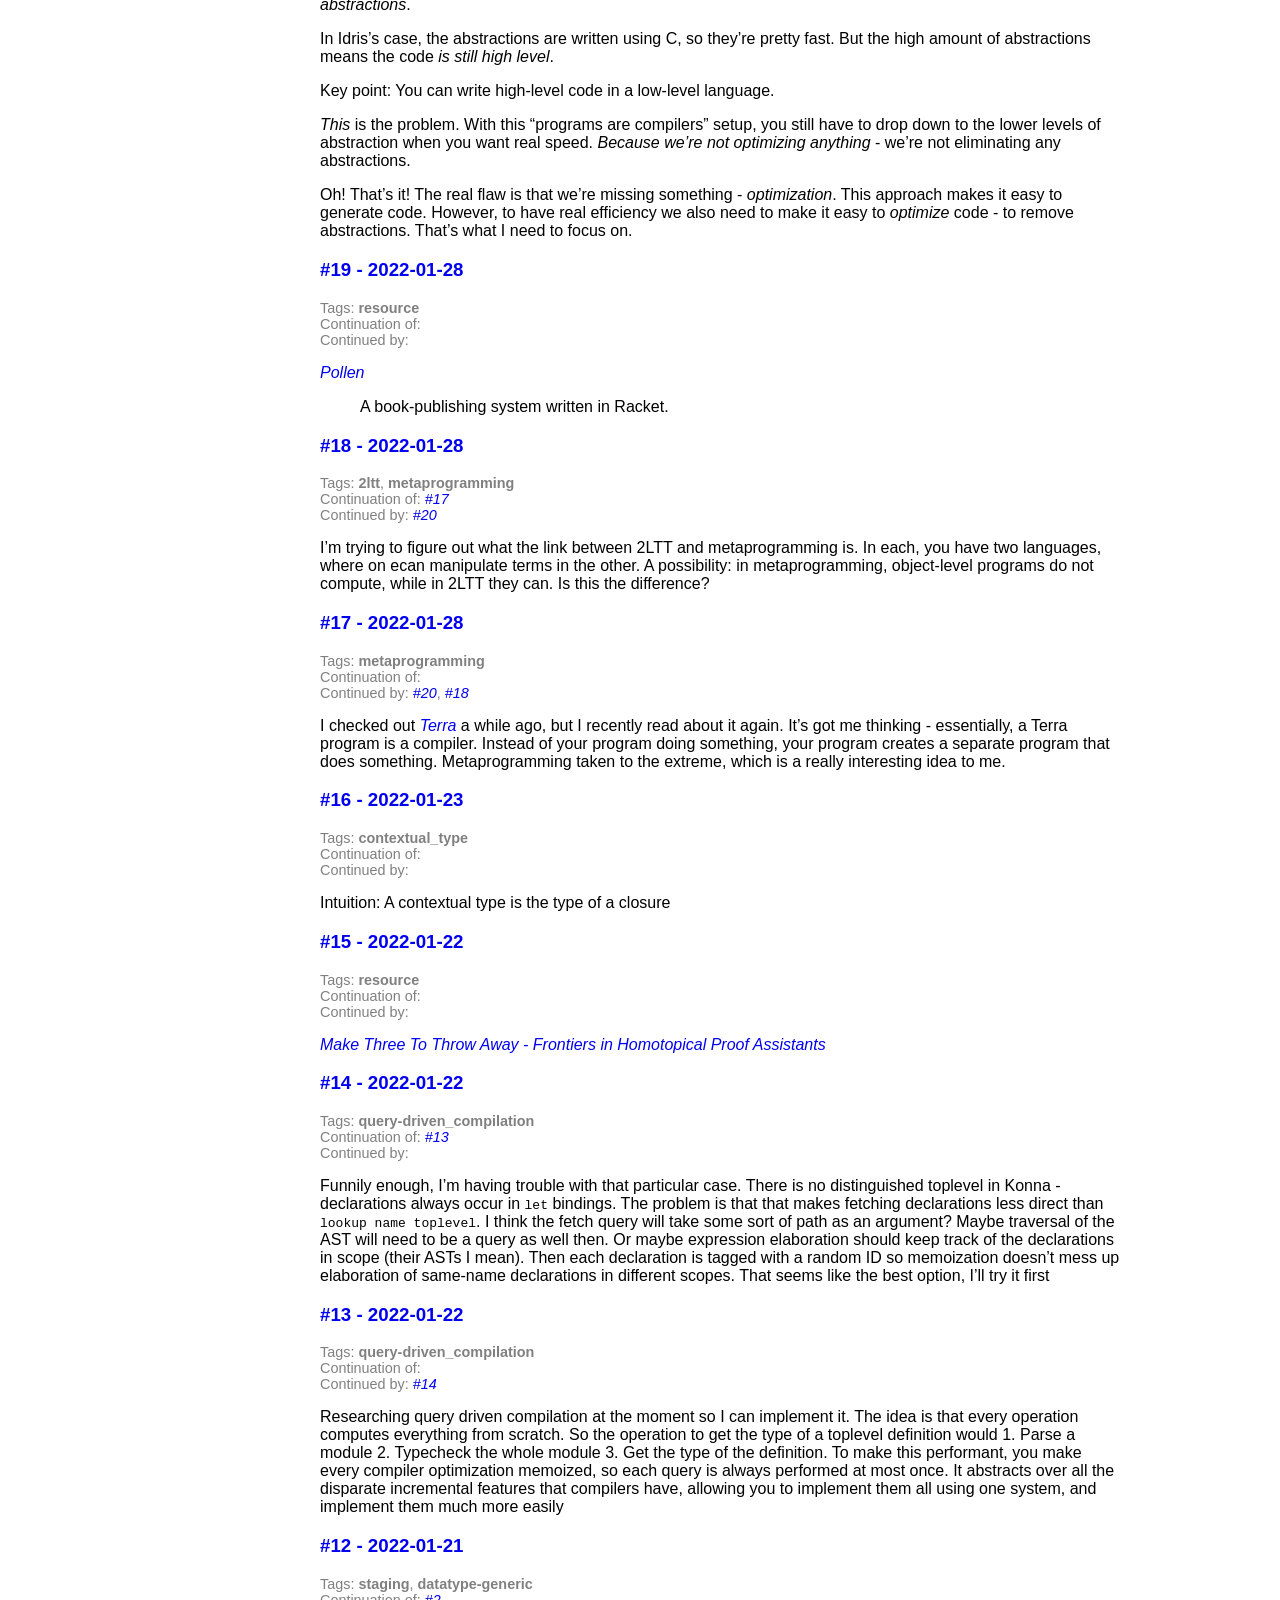
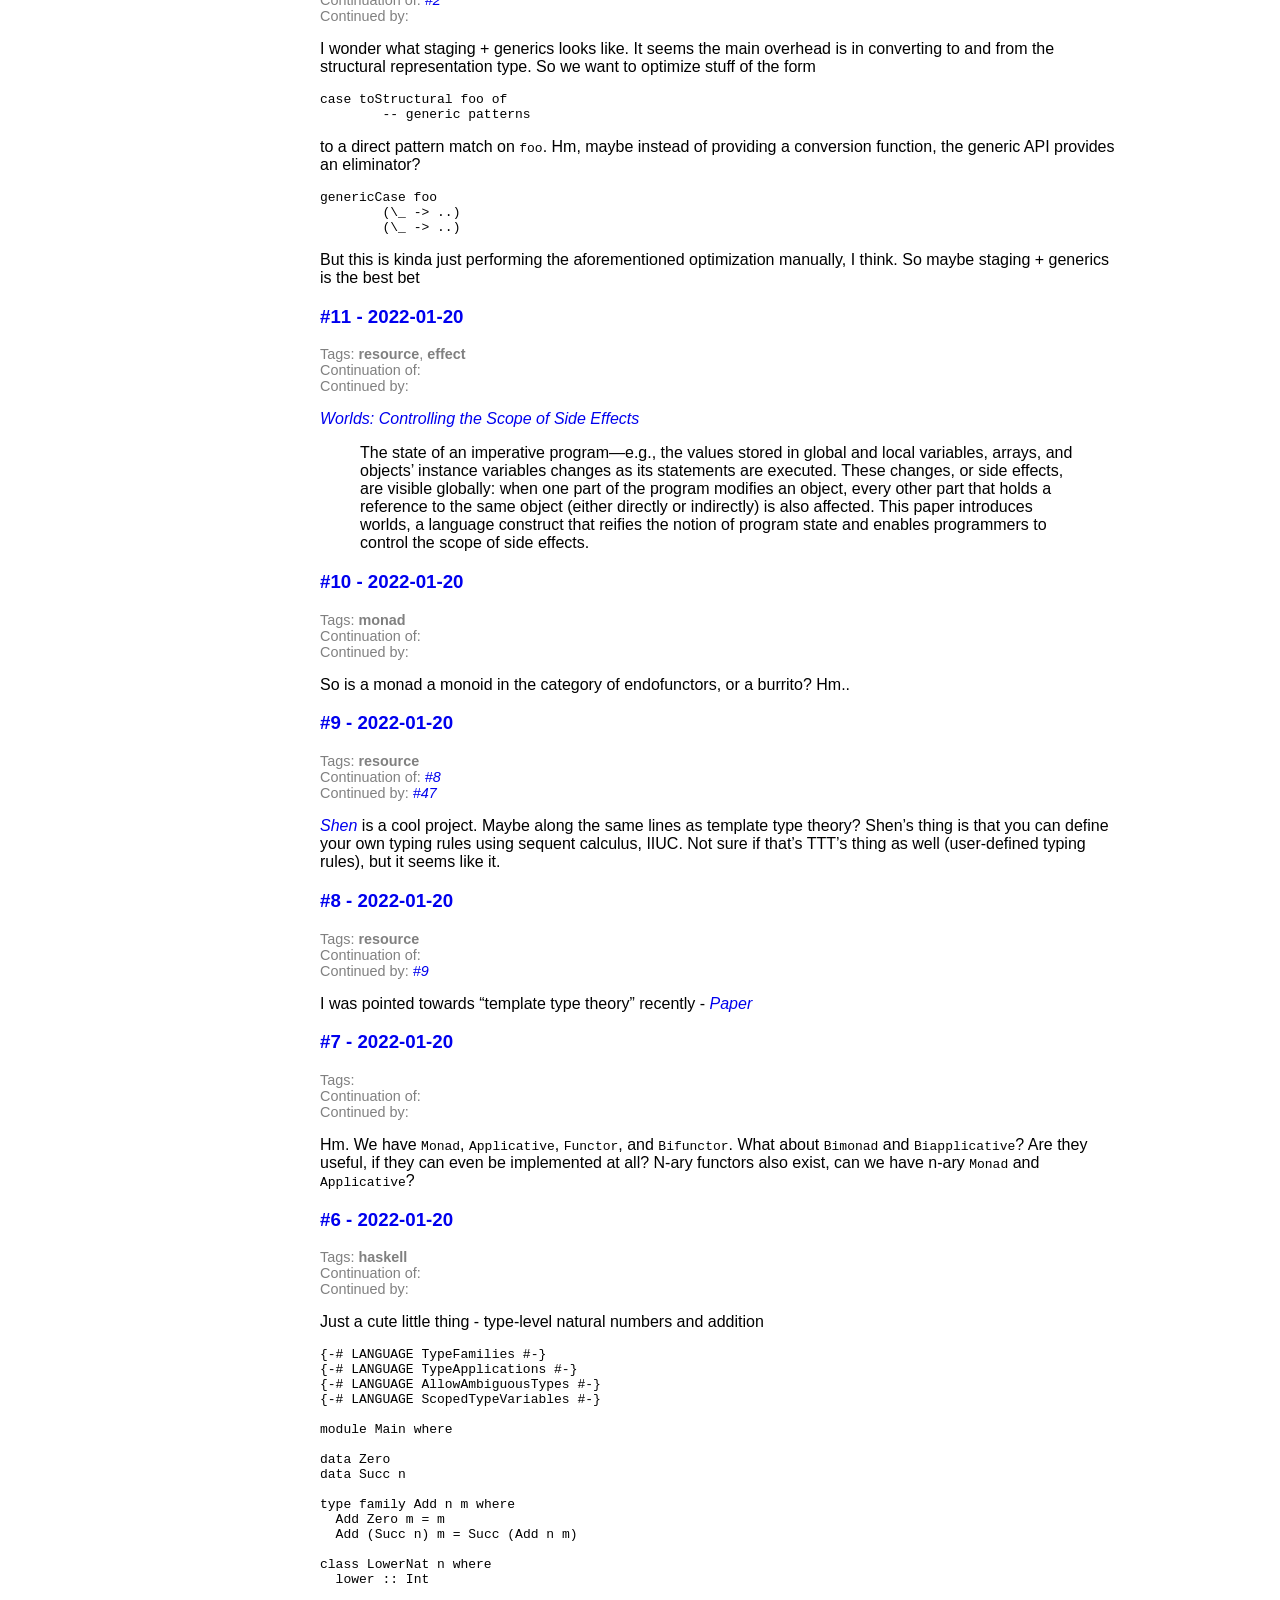
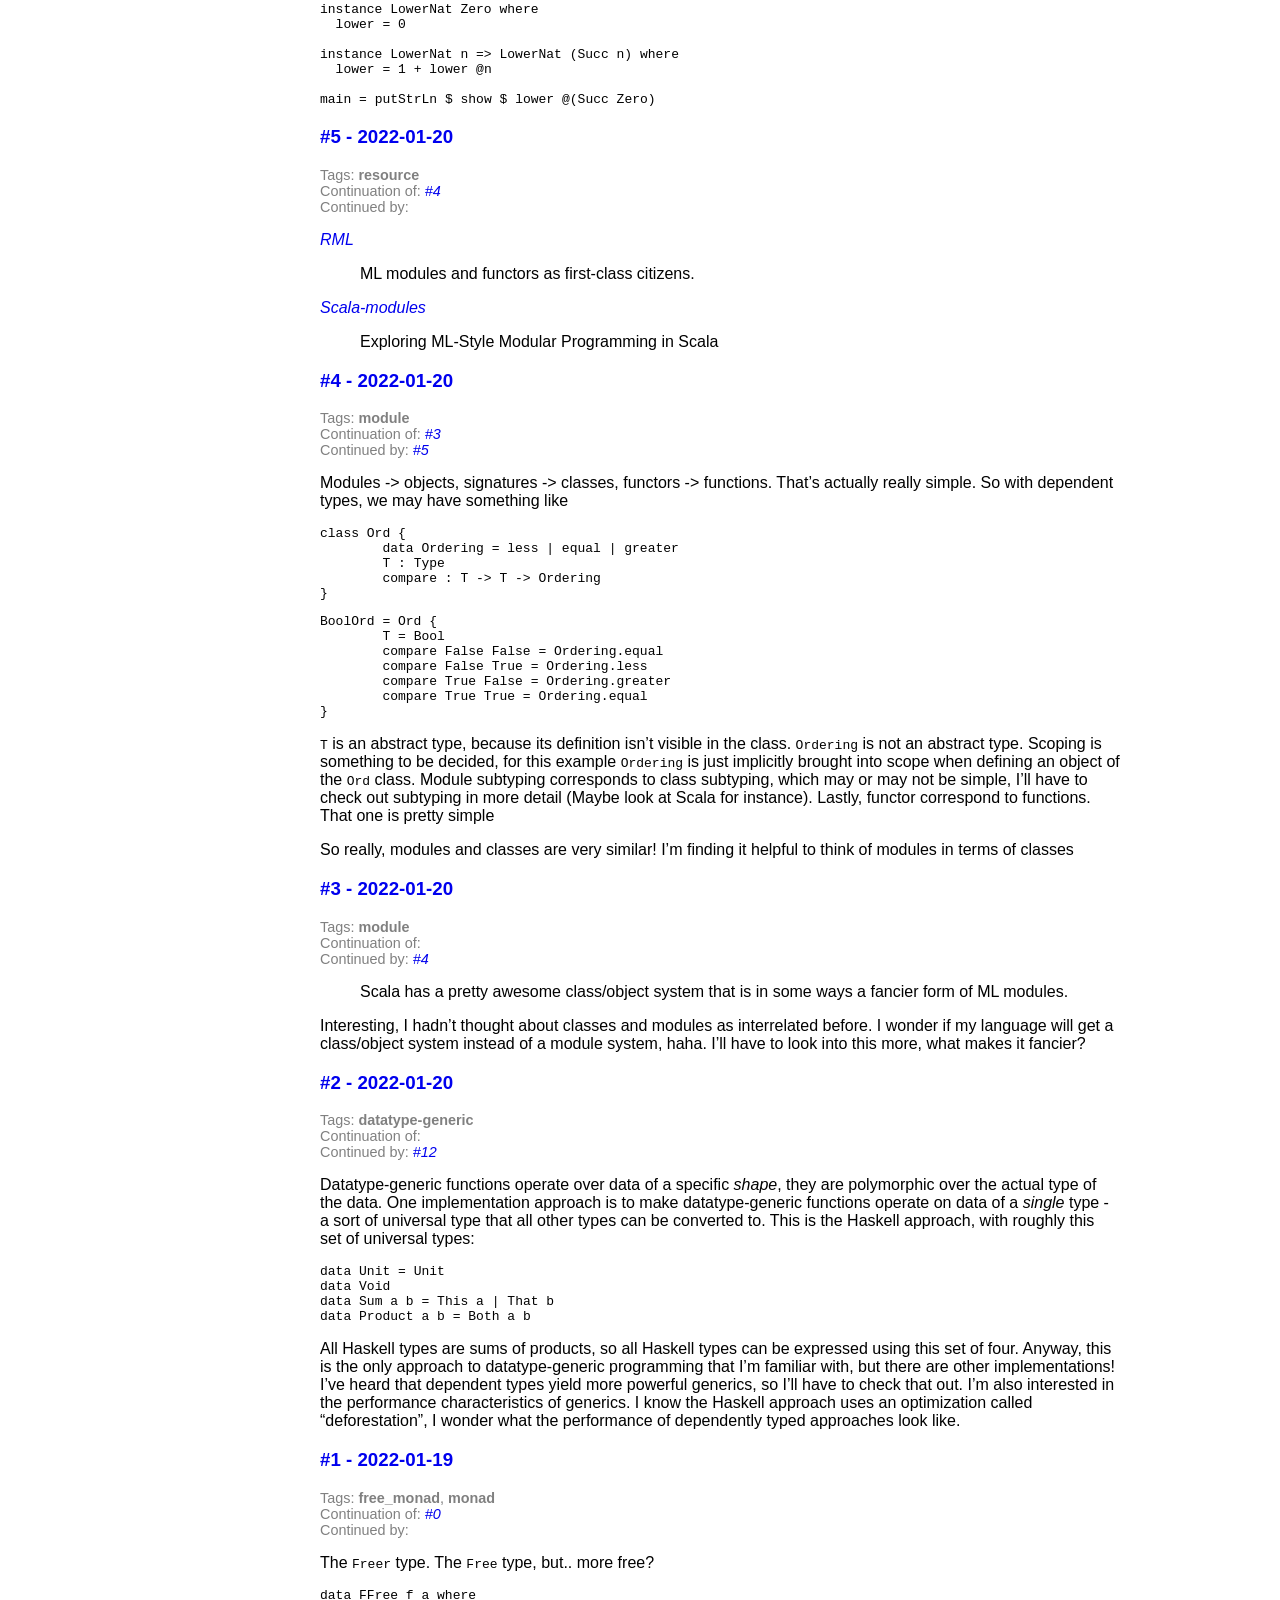
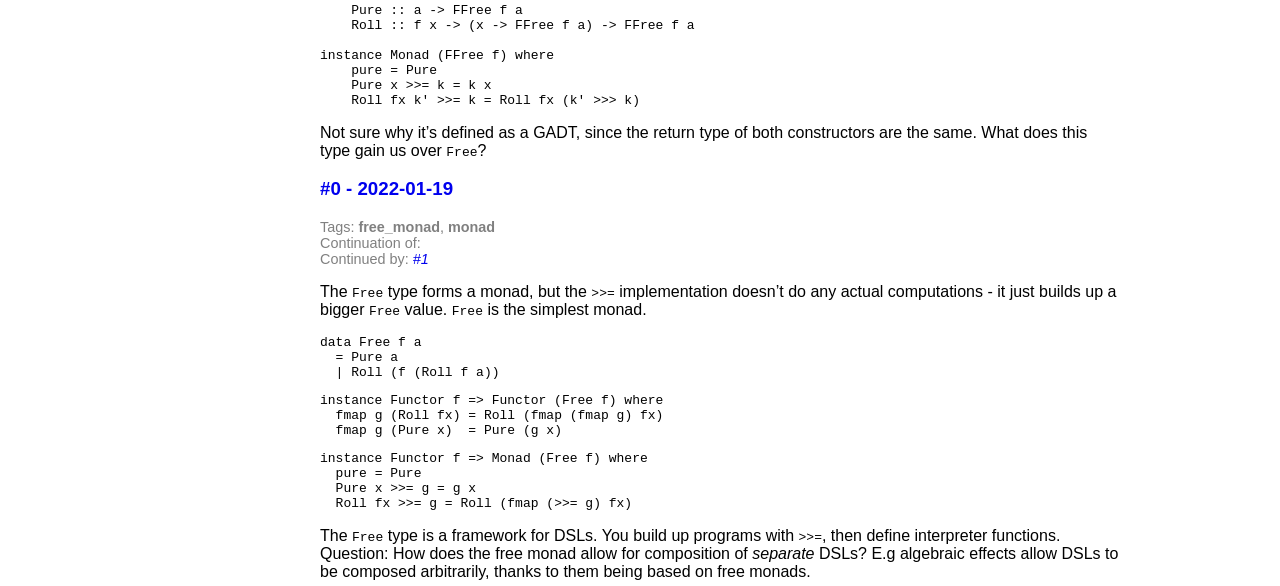
==== commit ef8f60b4: "Add note" ====
--- a/notes.html
+++ b/notes.html
@@ -20,6 +20,15 @@
 
 These are my notes on various topics, taken according to the <a href="https://en.wikipedia.org/wiki/Zettelkasten">Zettelkasten Method</a>. Each note is linked to the notes which continue it and the notes it continues, so you can see what led to a thought and where it went. These are not guaranteed to be correct nor coherent! The goal is simply to capture my thought process :-)
 <br><br>
+
+
+<h3 id="58"><a href="/notes.html#58" class="note">#58 - 2022-04-14</a></h3>
+<footer class="note">
+Tags: <strong class="tag">2ltt</strong><br>
+Continuation of: <br>
+Continued by: 
+</footer>
+<p>I wonder if having a classical logic on the meta level and an intuitionistic logic on the object level would be interesting. Since the latter is a subtheory of the former, the conversion operation would be just inclusion</p>
 
 
 <h3 id="57"><a href="/notes.html#57" class="note">#57 - 2022-04-06</a></h3>
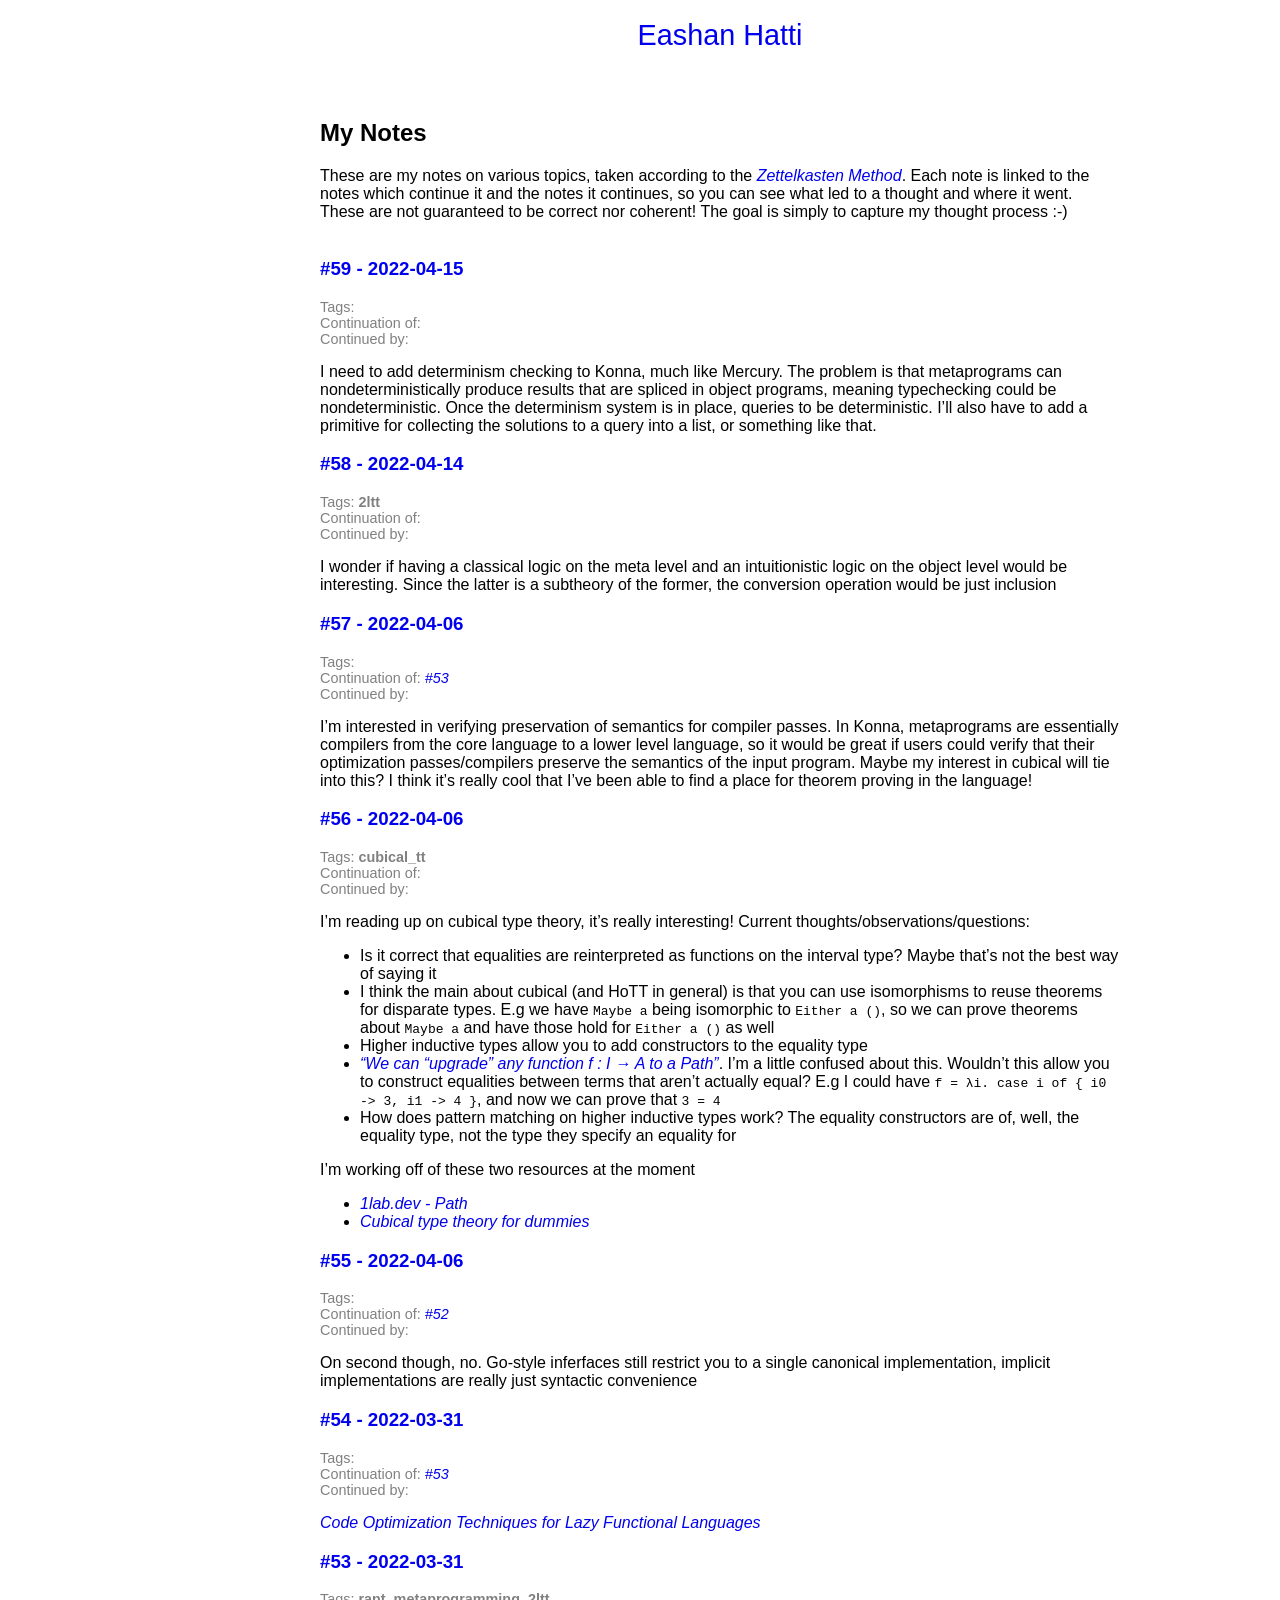
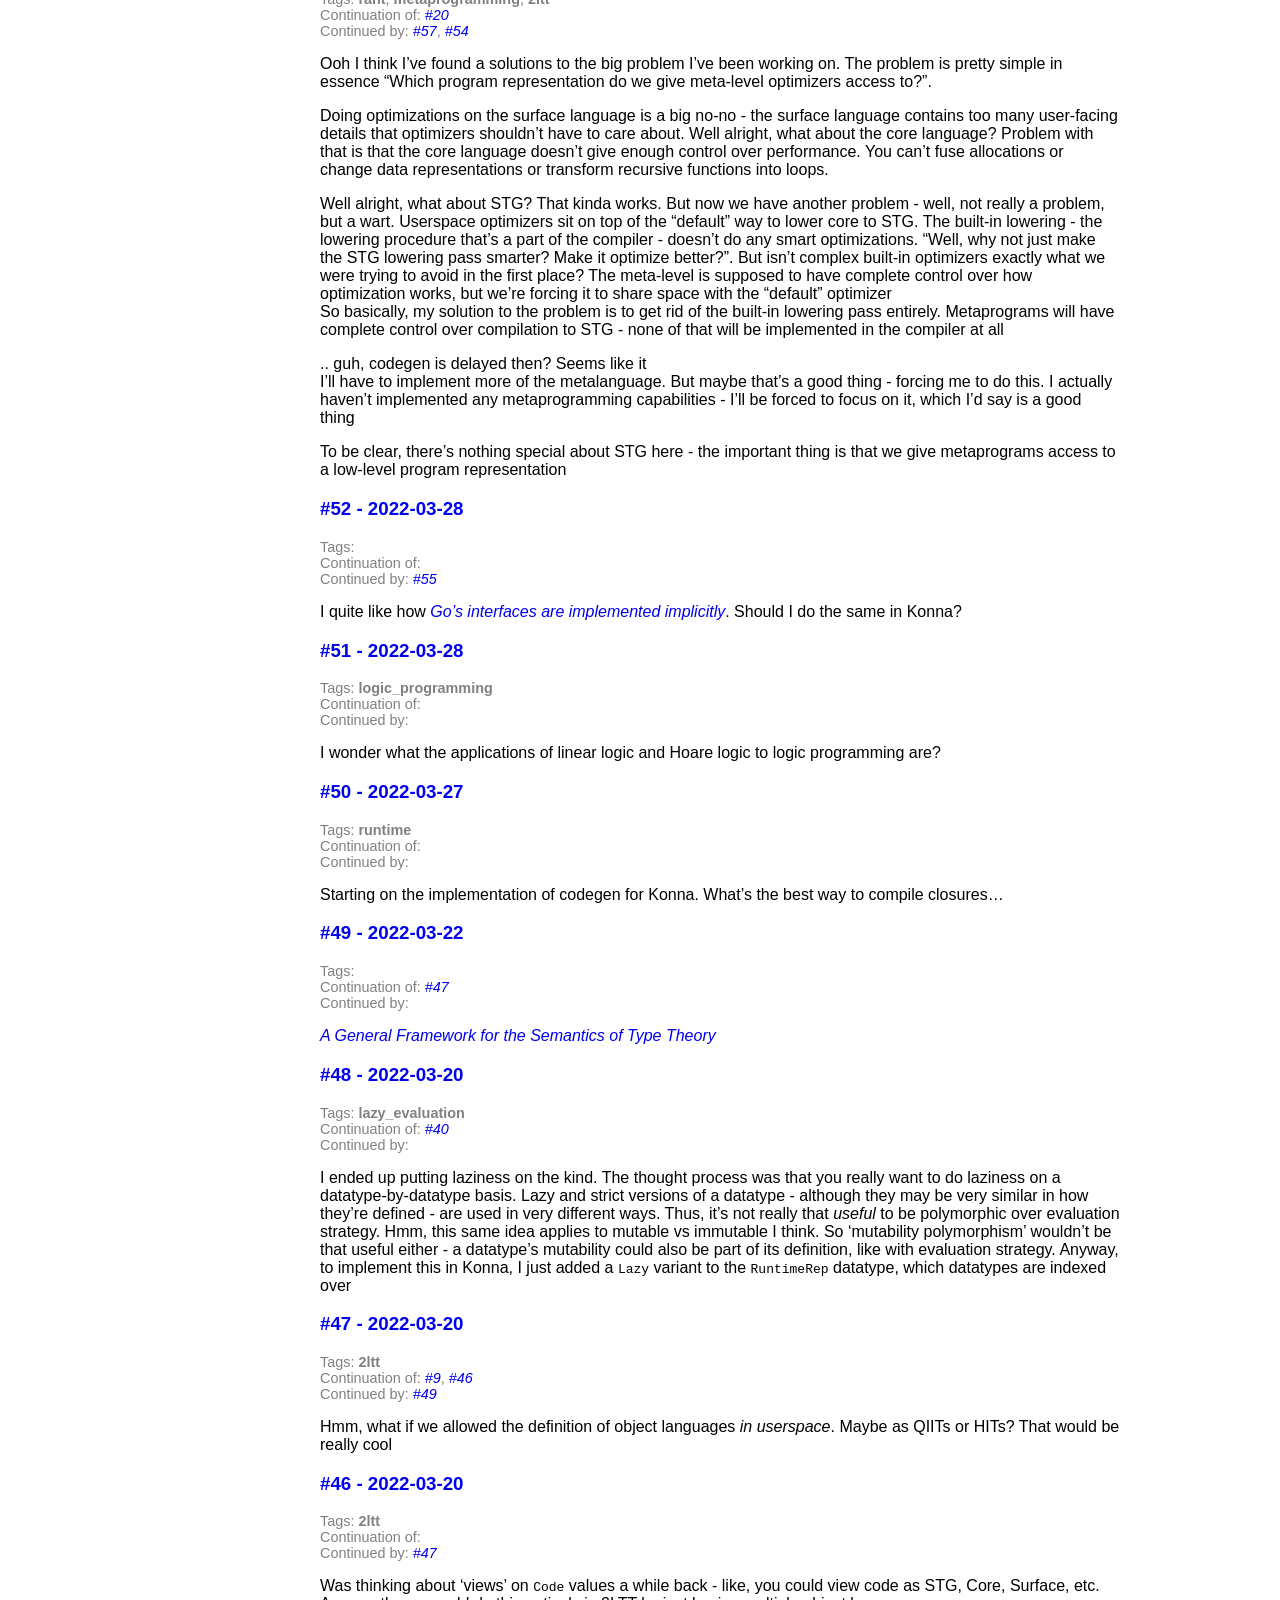
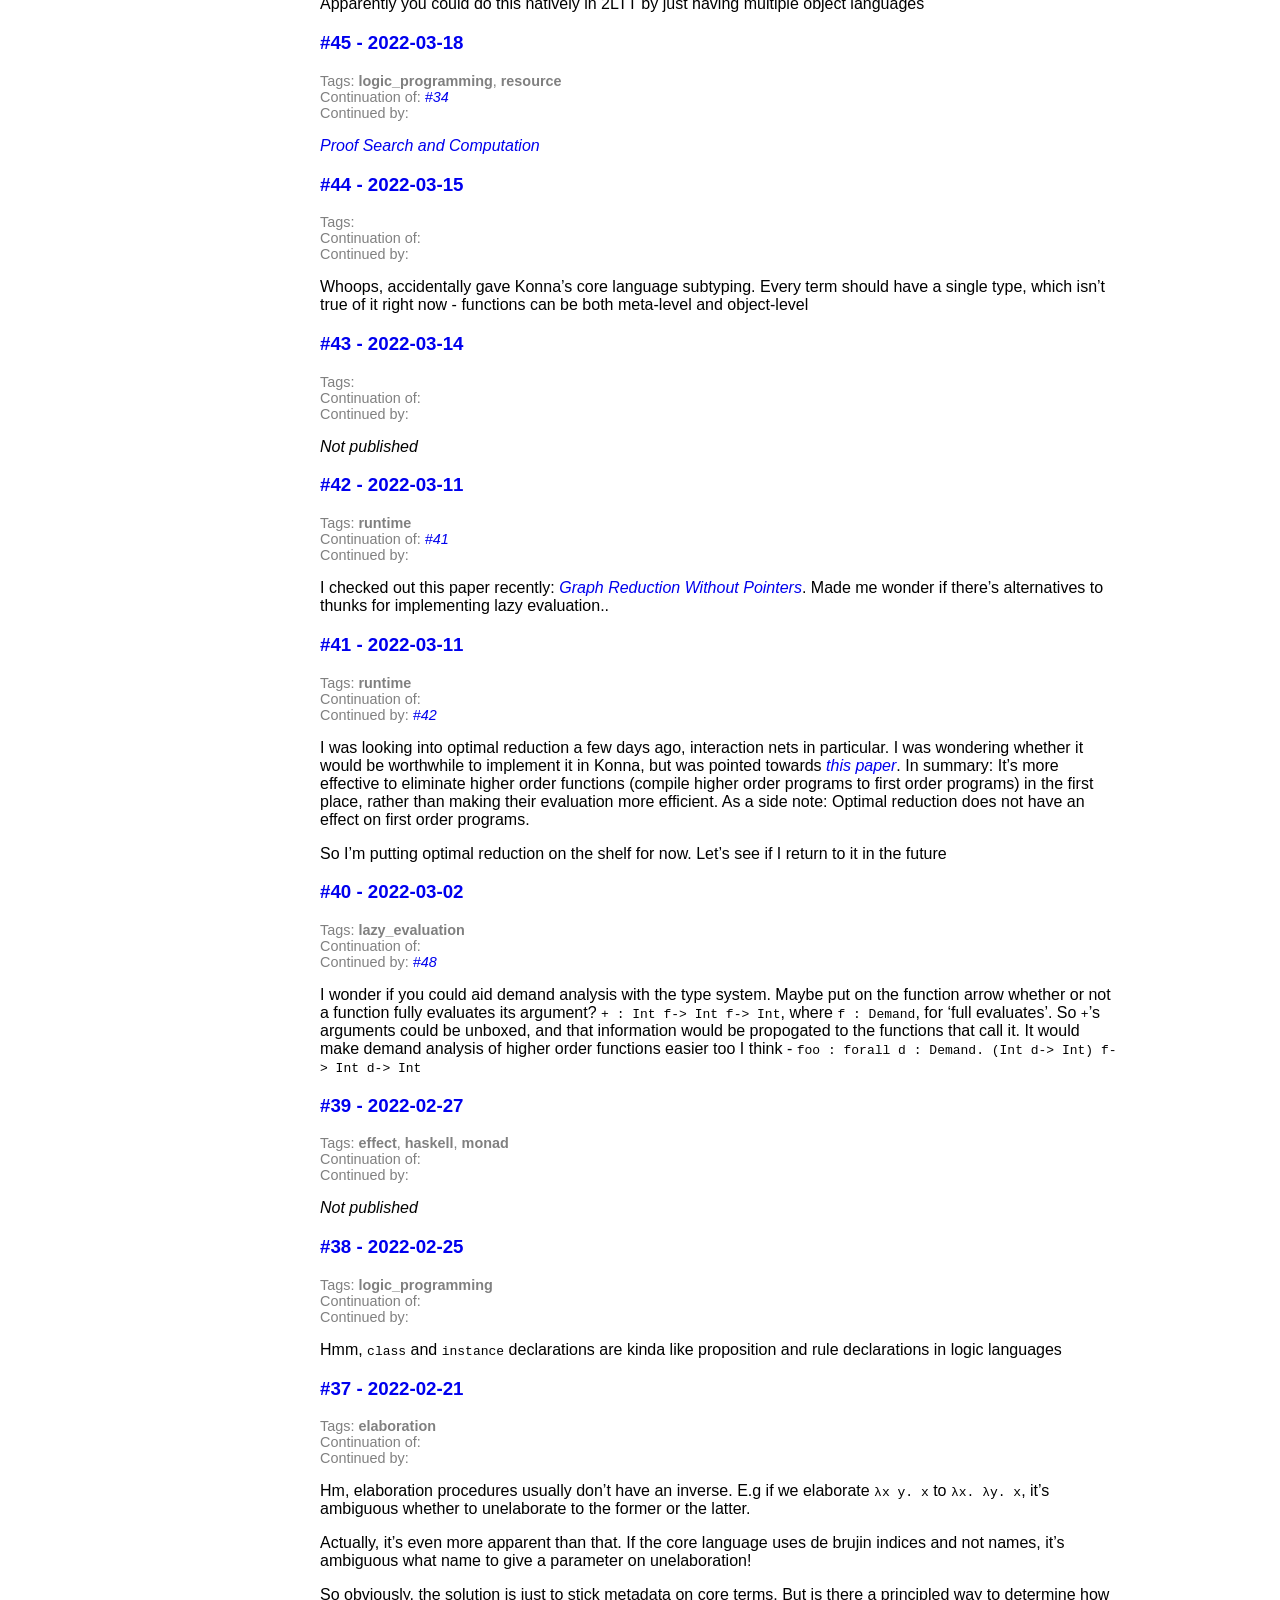
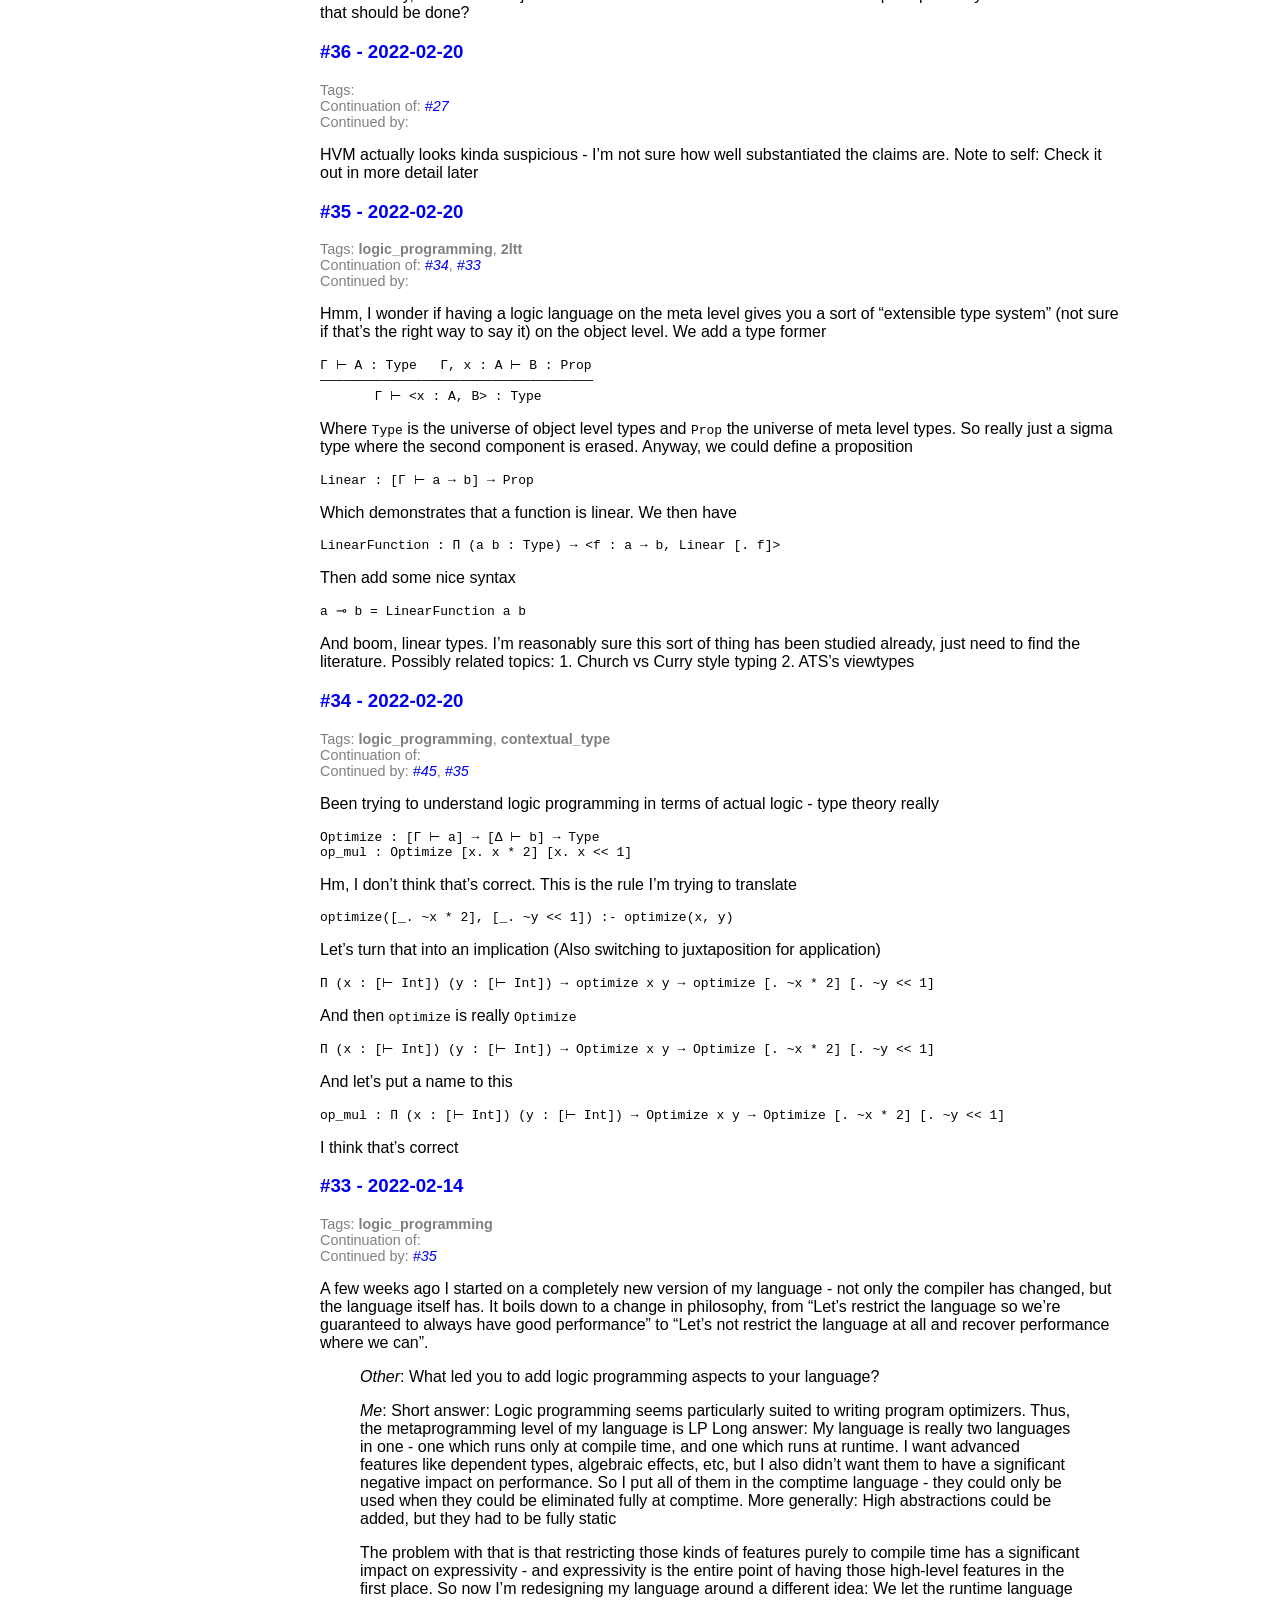
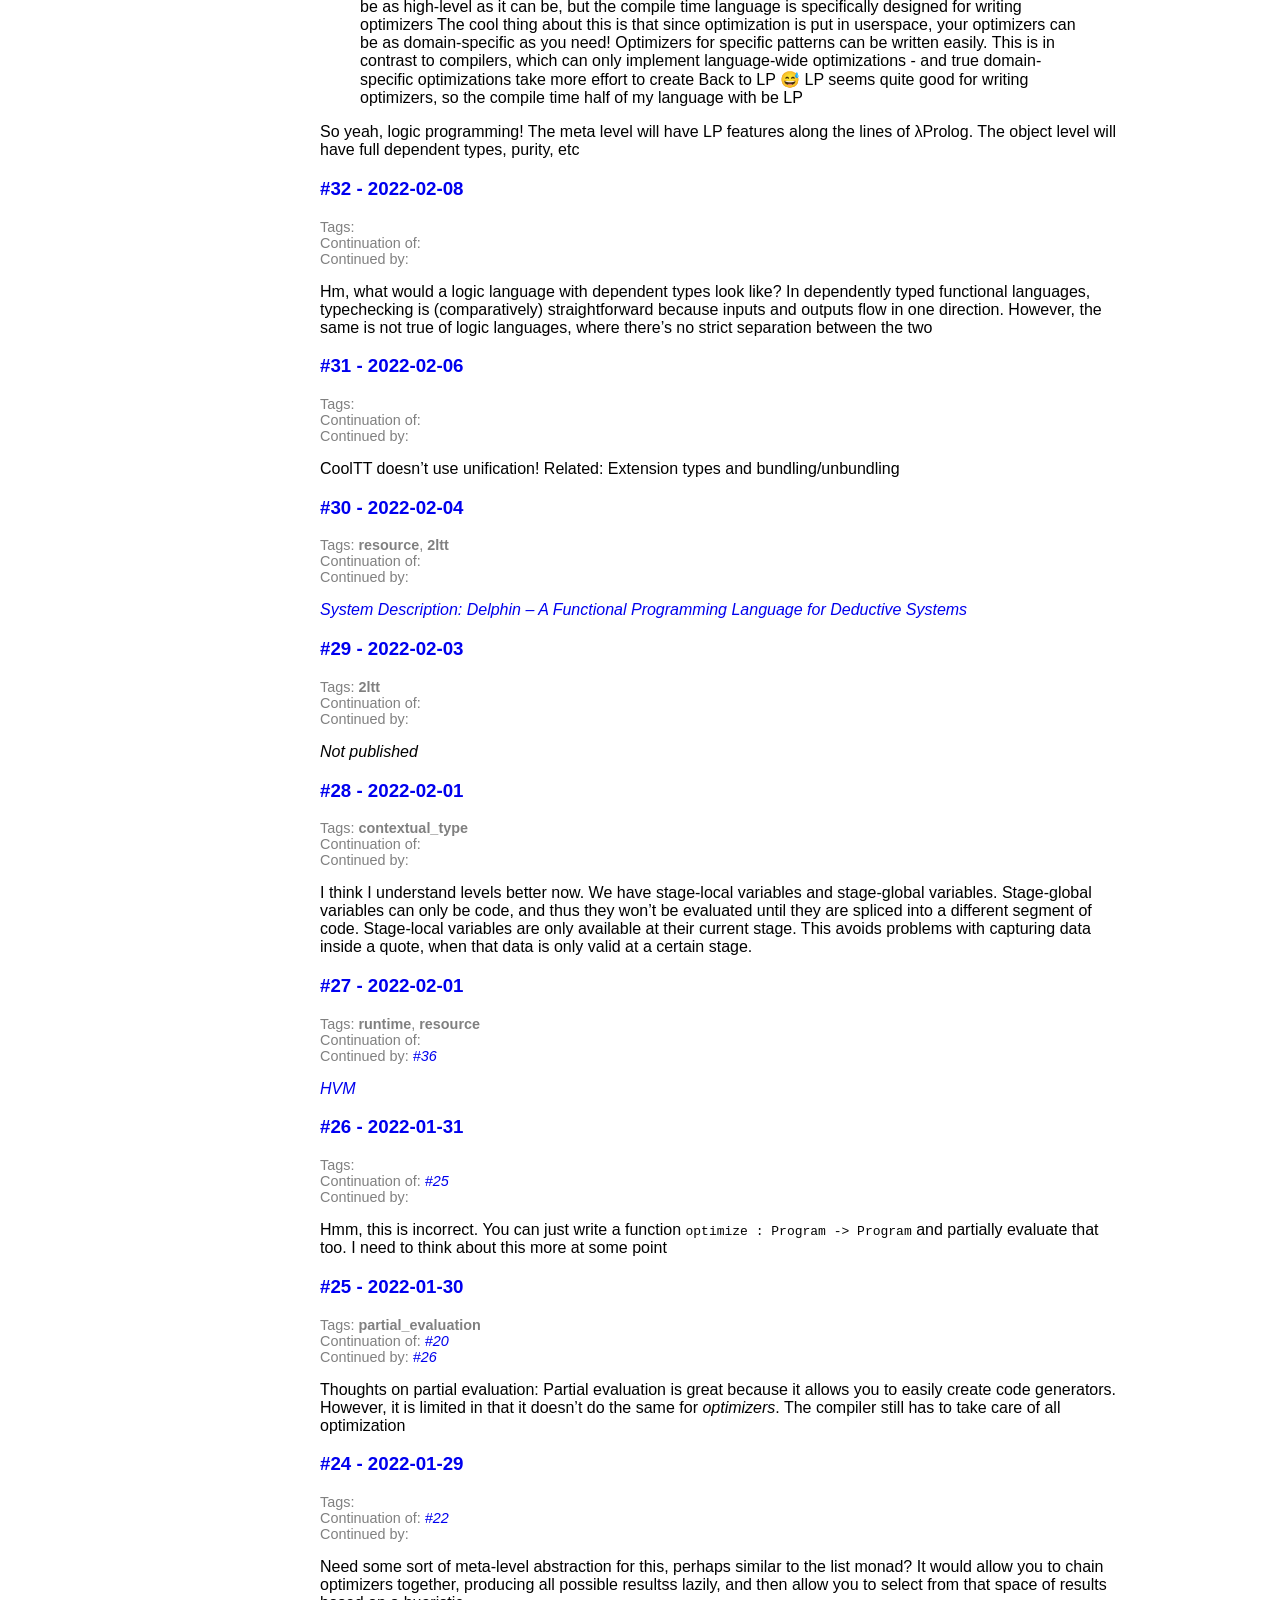
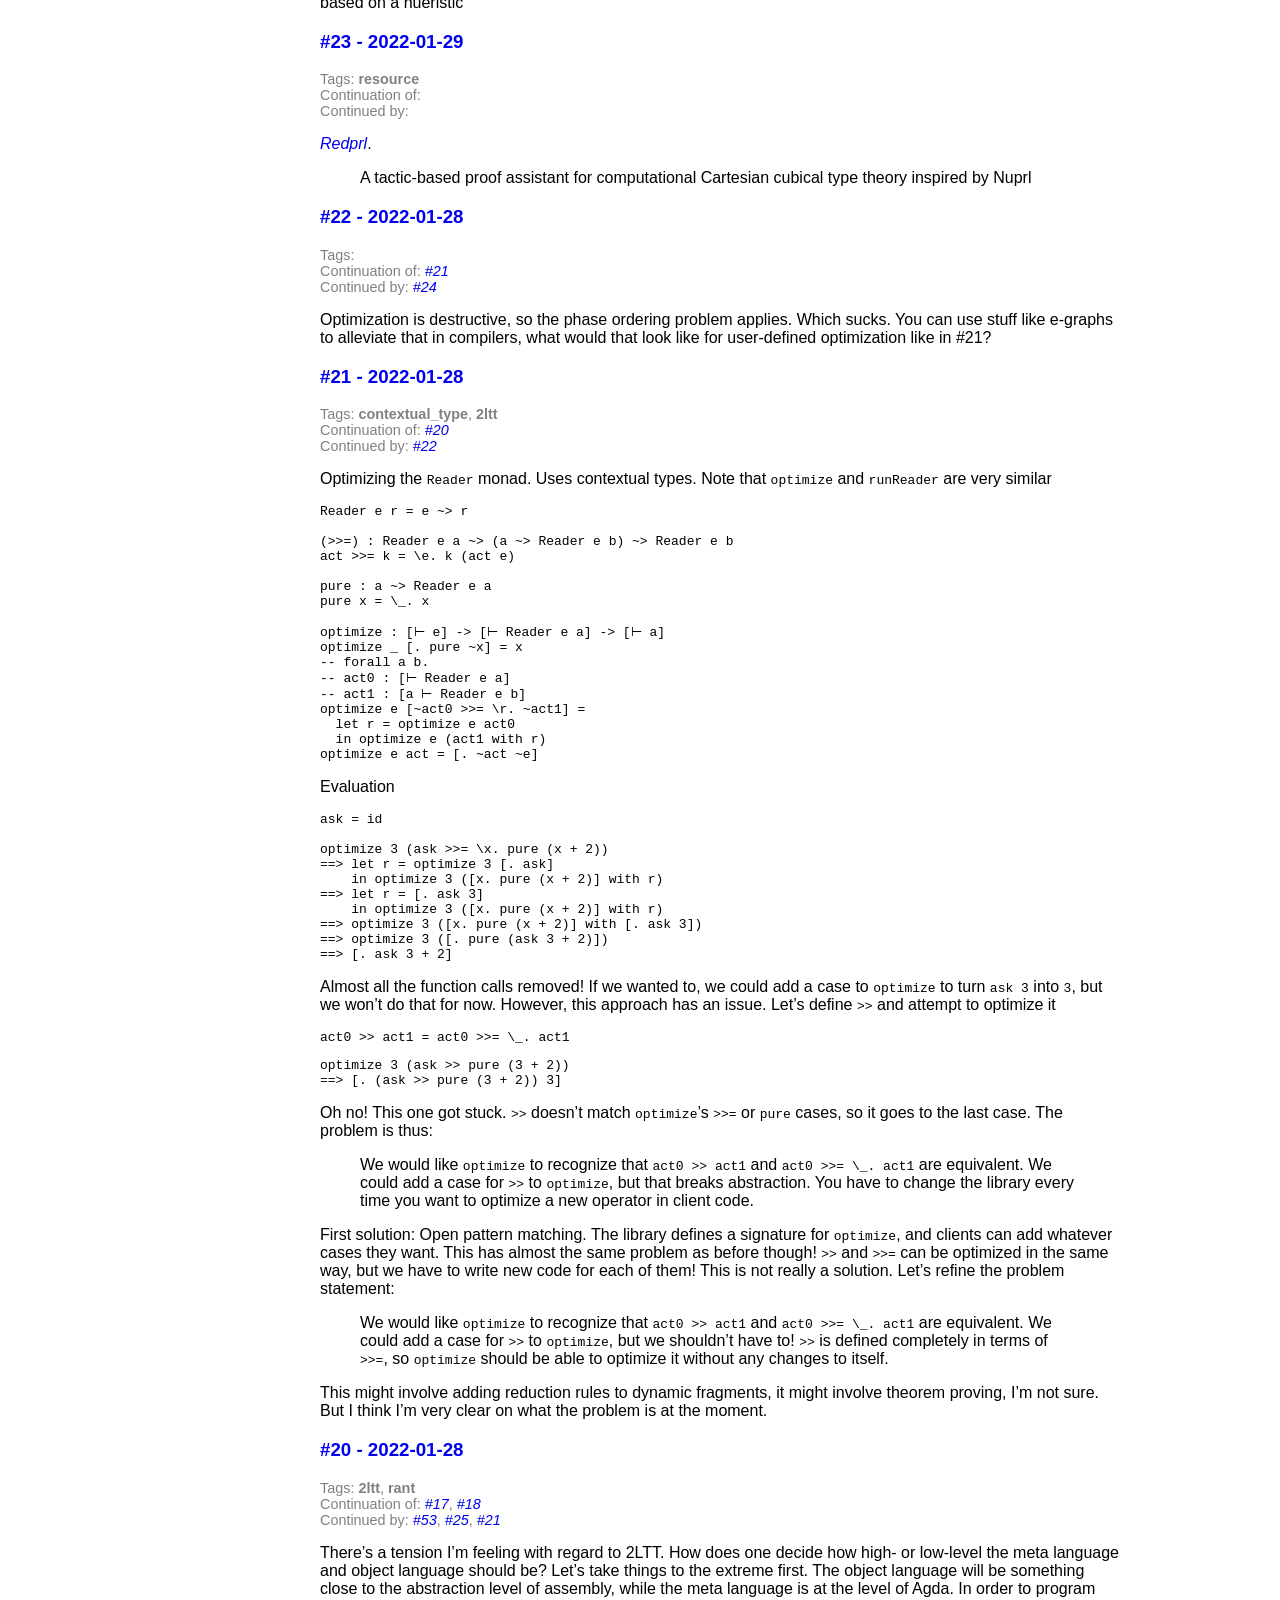
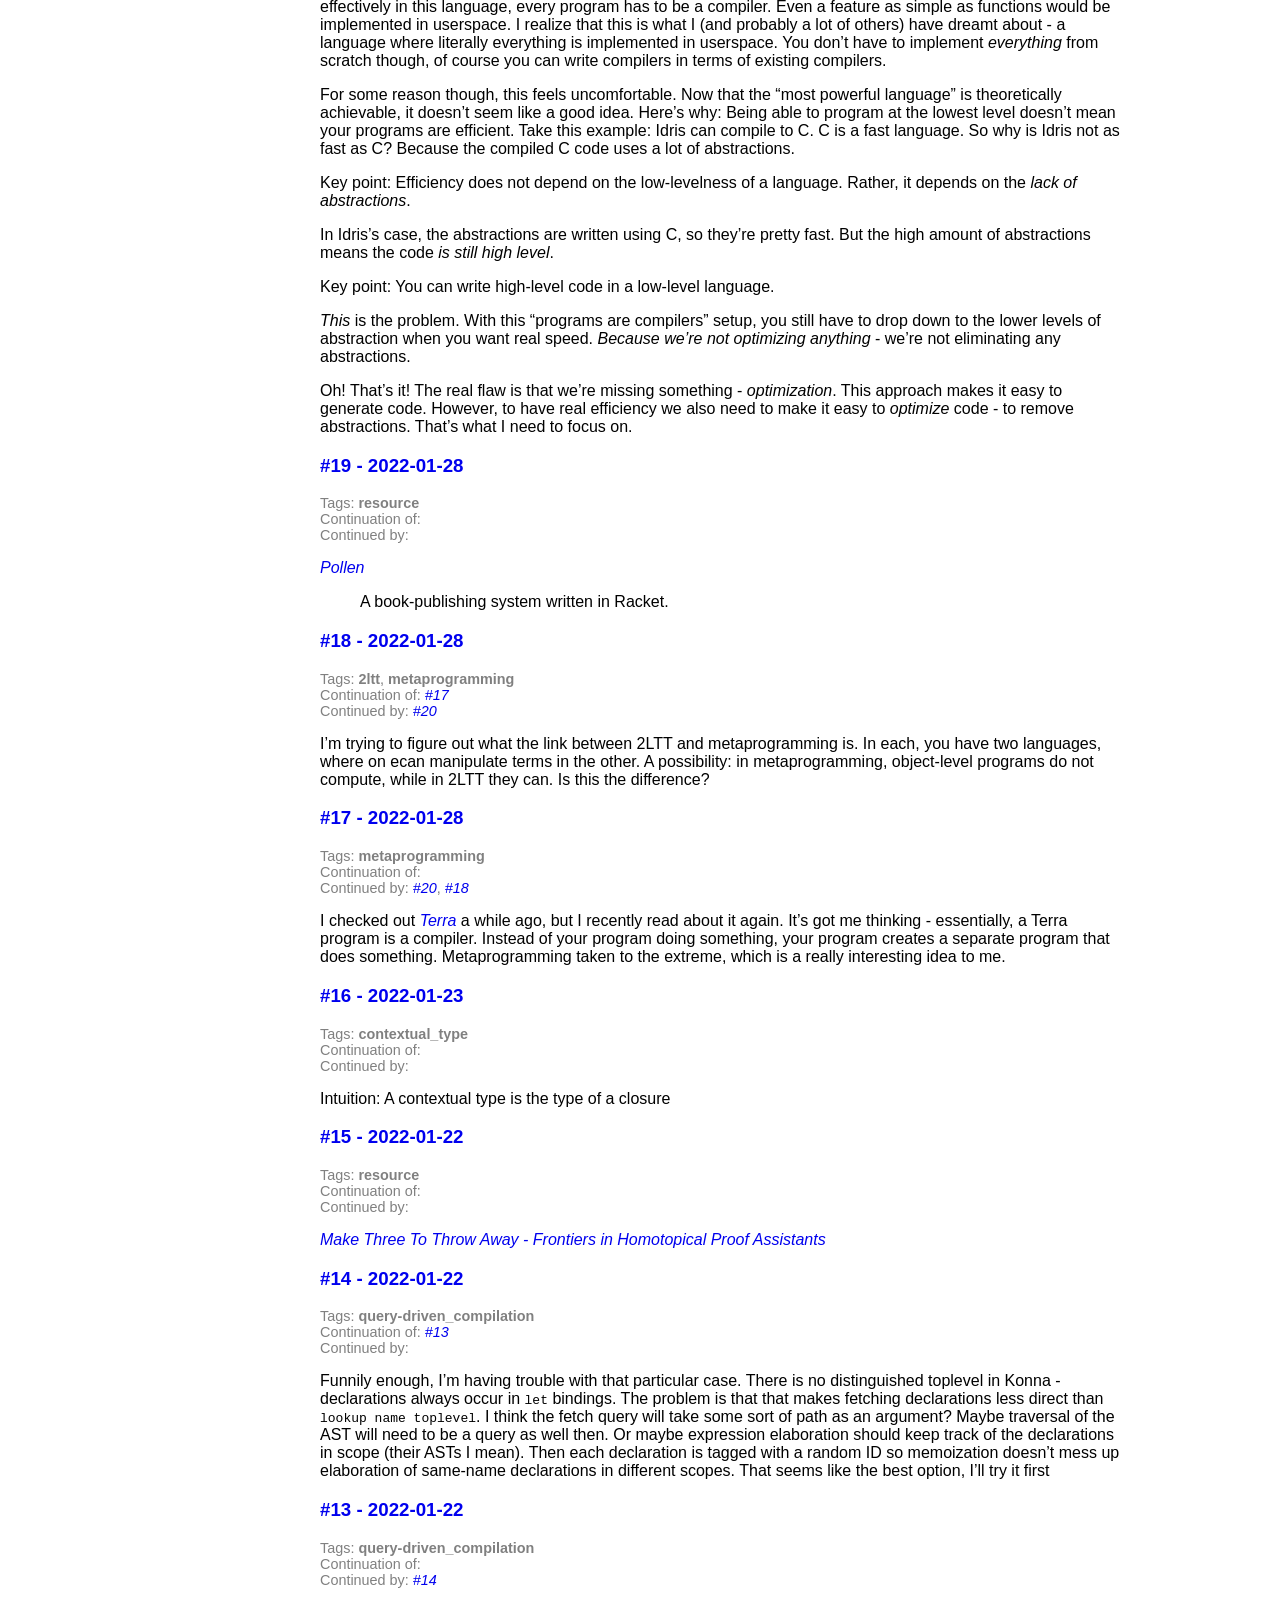
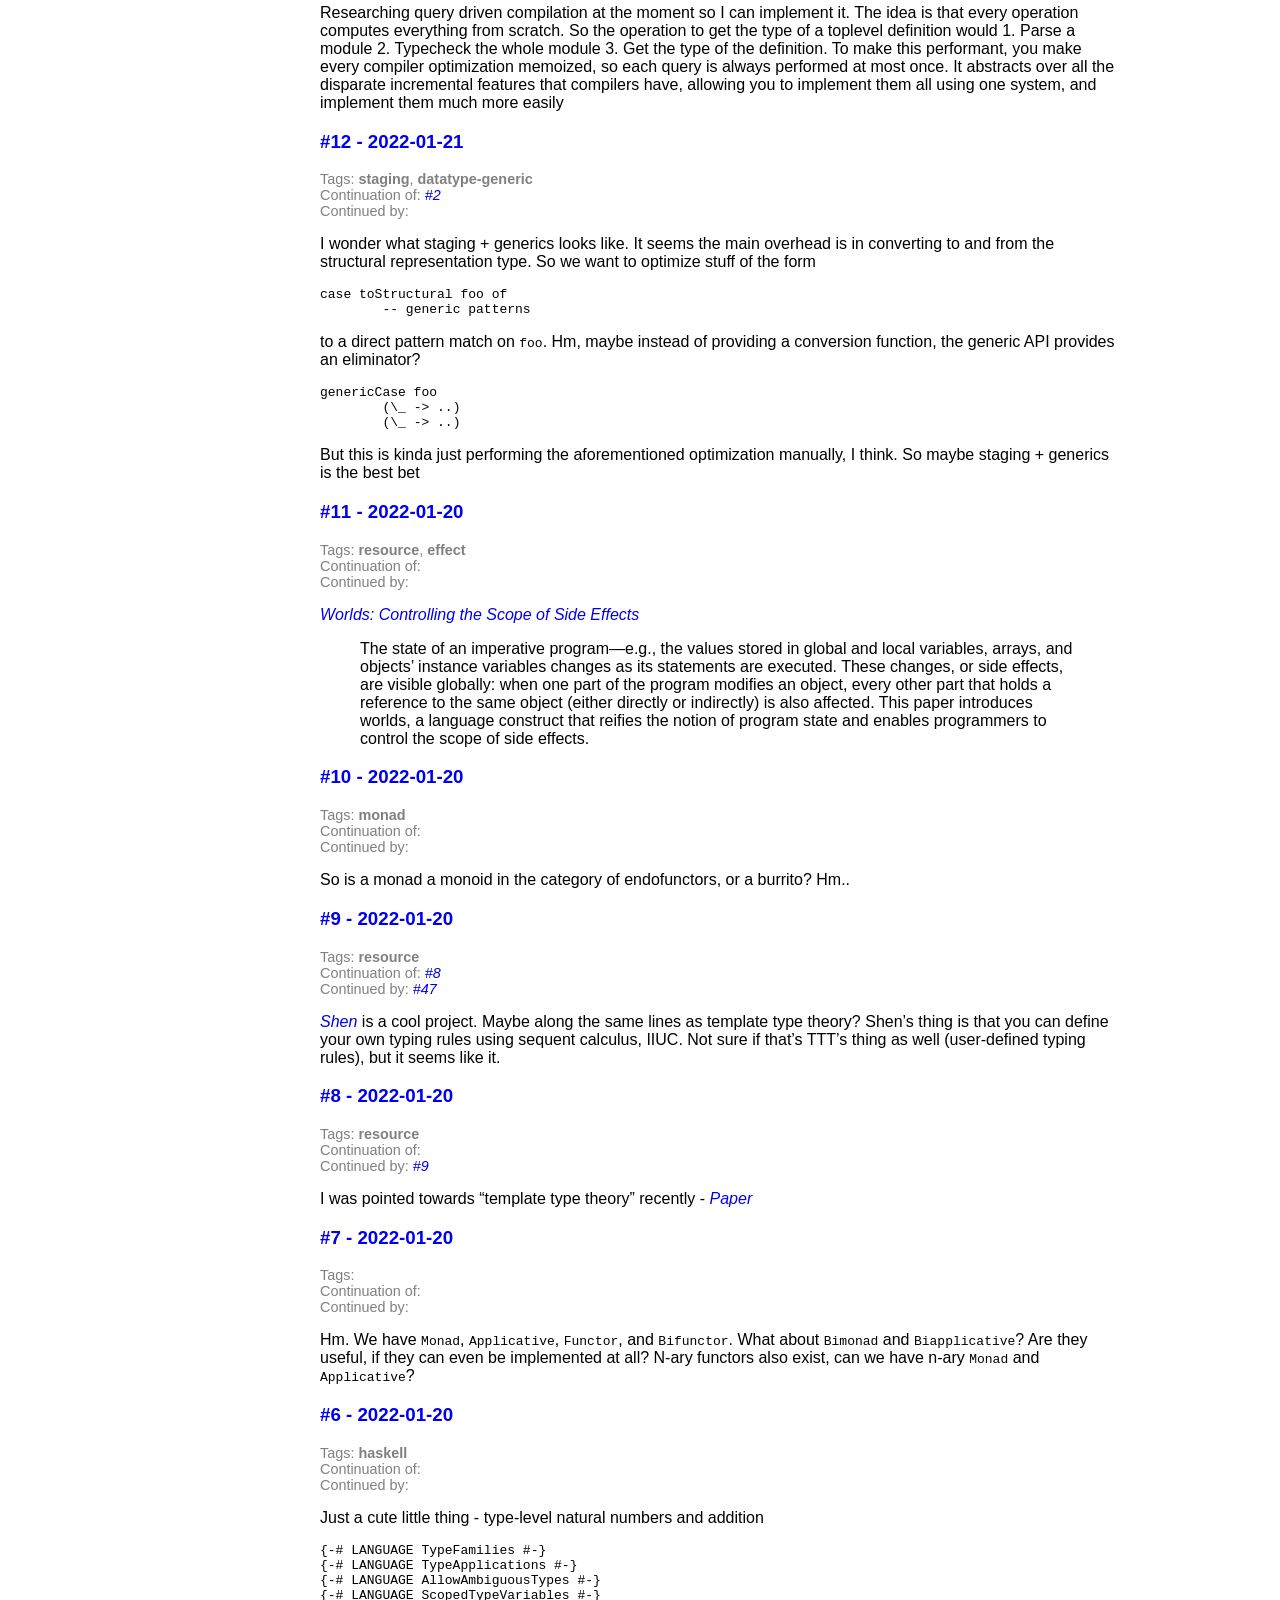
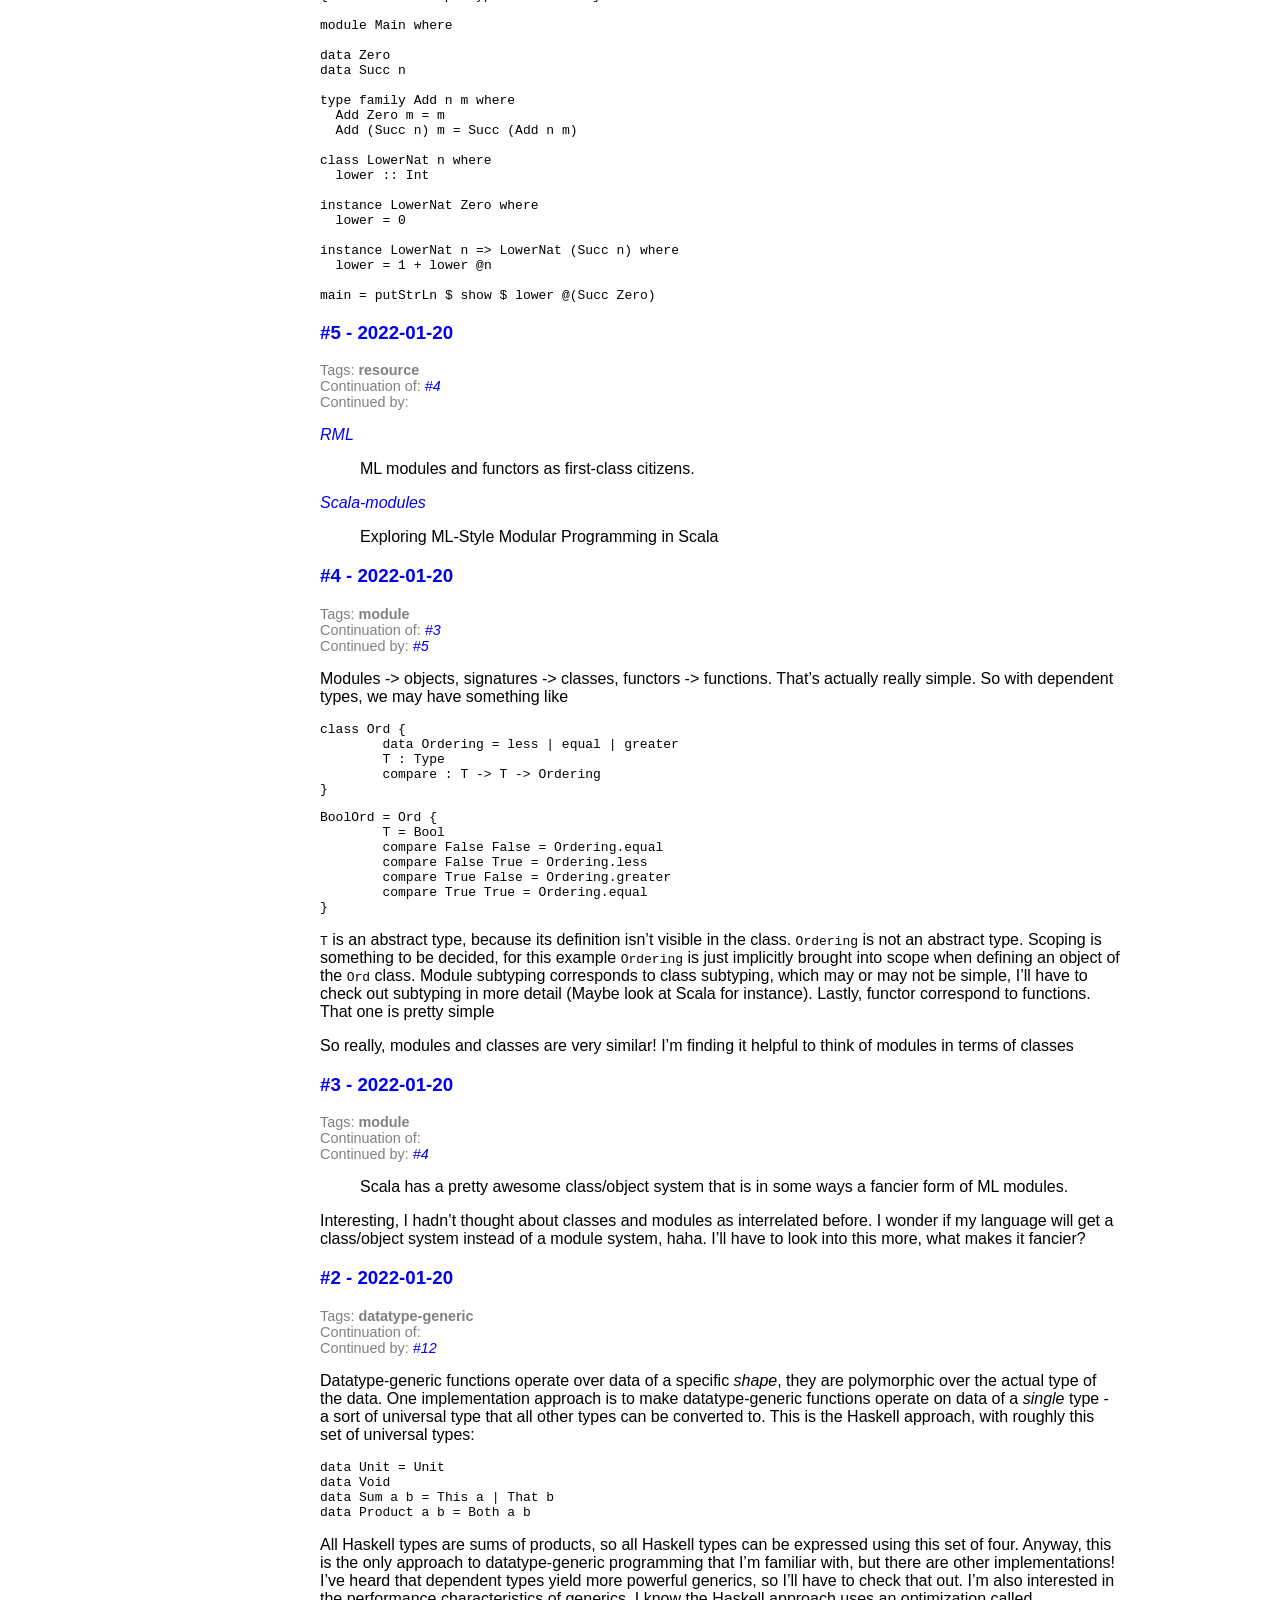
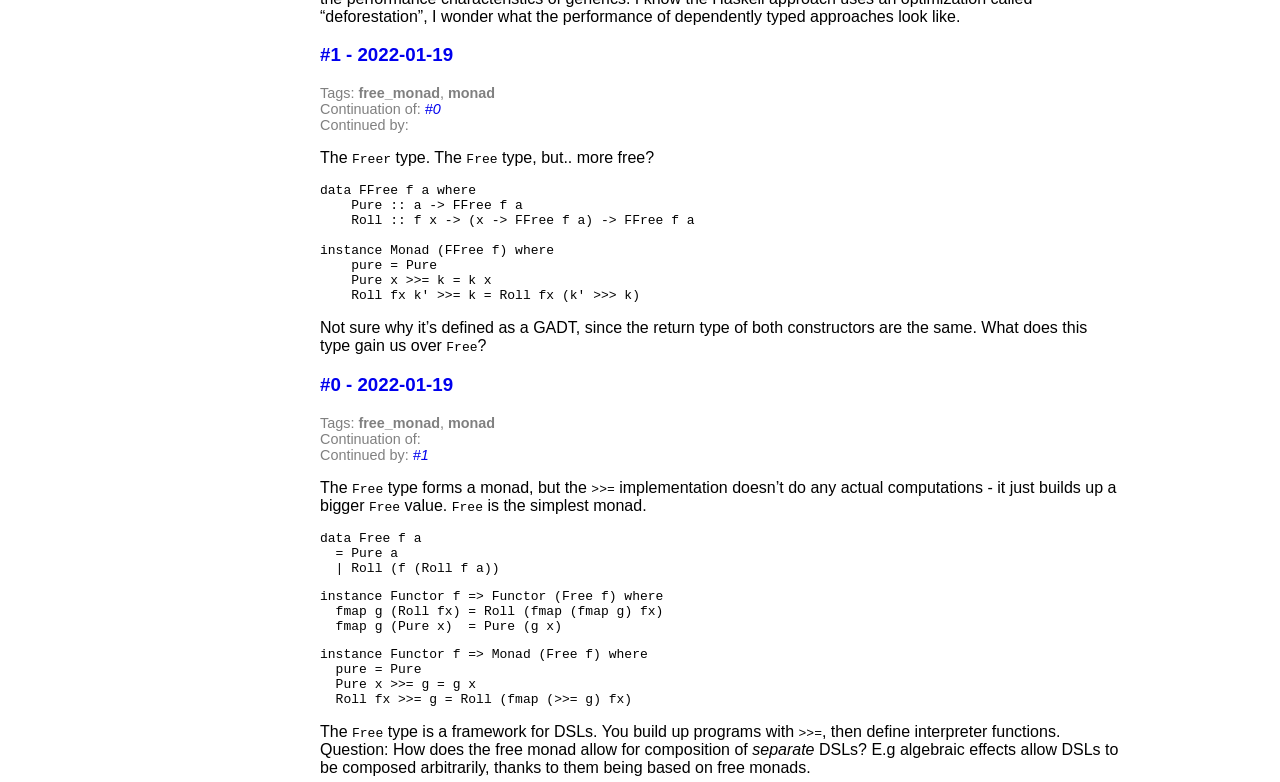
==== commit 2a02e5de: "Add note" ====
--- a/notes.html
+++ b/notes.html
@@ -20,6 +20,15 @@
 
 These are my notes on various topics, taken according to the <a href="https://en.wikipedia.org/wiki/Zettelkasten">Zettelkasten Method</a>. Each note is linked to the notes which continue it and the notes it continues, so you can see what led to a thought and where it went. These are not guaranteed to be correct nor coherent! The goal is simply to capture my thought process :-)
 <br><br>
+
+
+<h3 id="59"><a href="/notes.html#59" class="note">#59 - 2022-04-15</a></h3>
+<footer class="note">
+Tags: <br>
+Continuation of: <br>
+Continued by: 
+</footer>
+<p>I need to add determinism checking to Konna, much like Mercury. The problem is that metaprograms can nondeterministically produce results that are spliced in object programs, meaning typechecking could be nondeterministic. Once the determinism system is in place, queries to be deterministic. I’ll also have to add a primitive for collecting the solutions to a query into a list, or something like that.</p>
 
 
 <h3 id="58"><a href="/notes.html#58" class="note">#58 - 2022-04-14</a></h3>
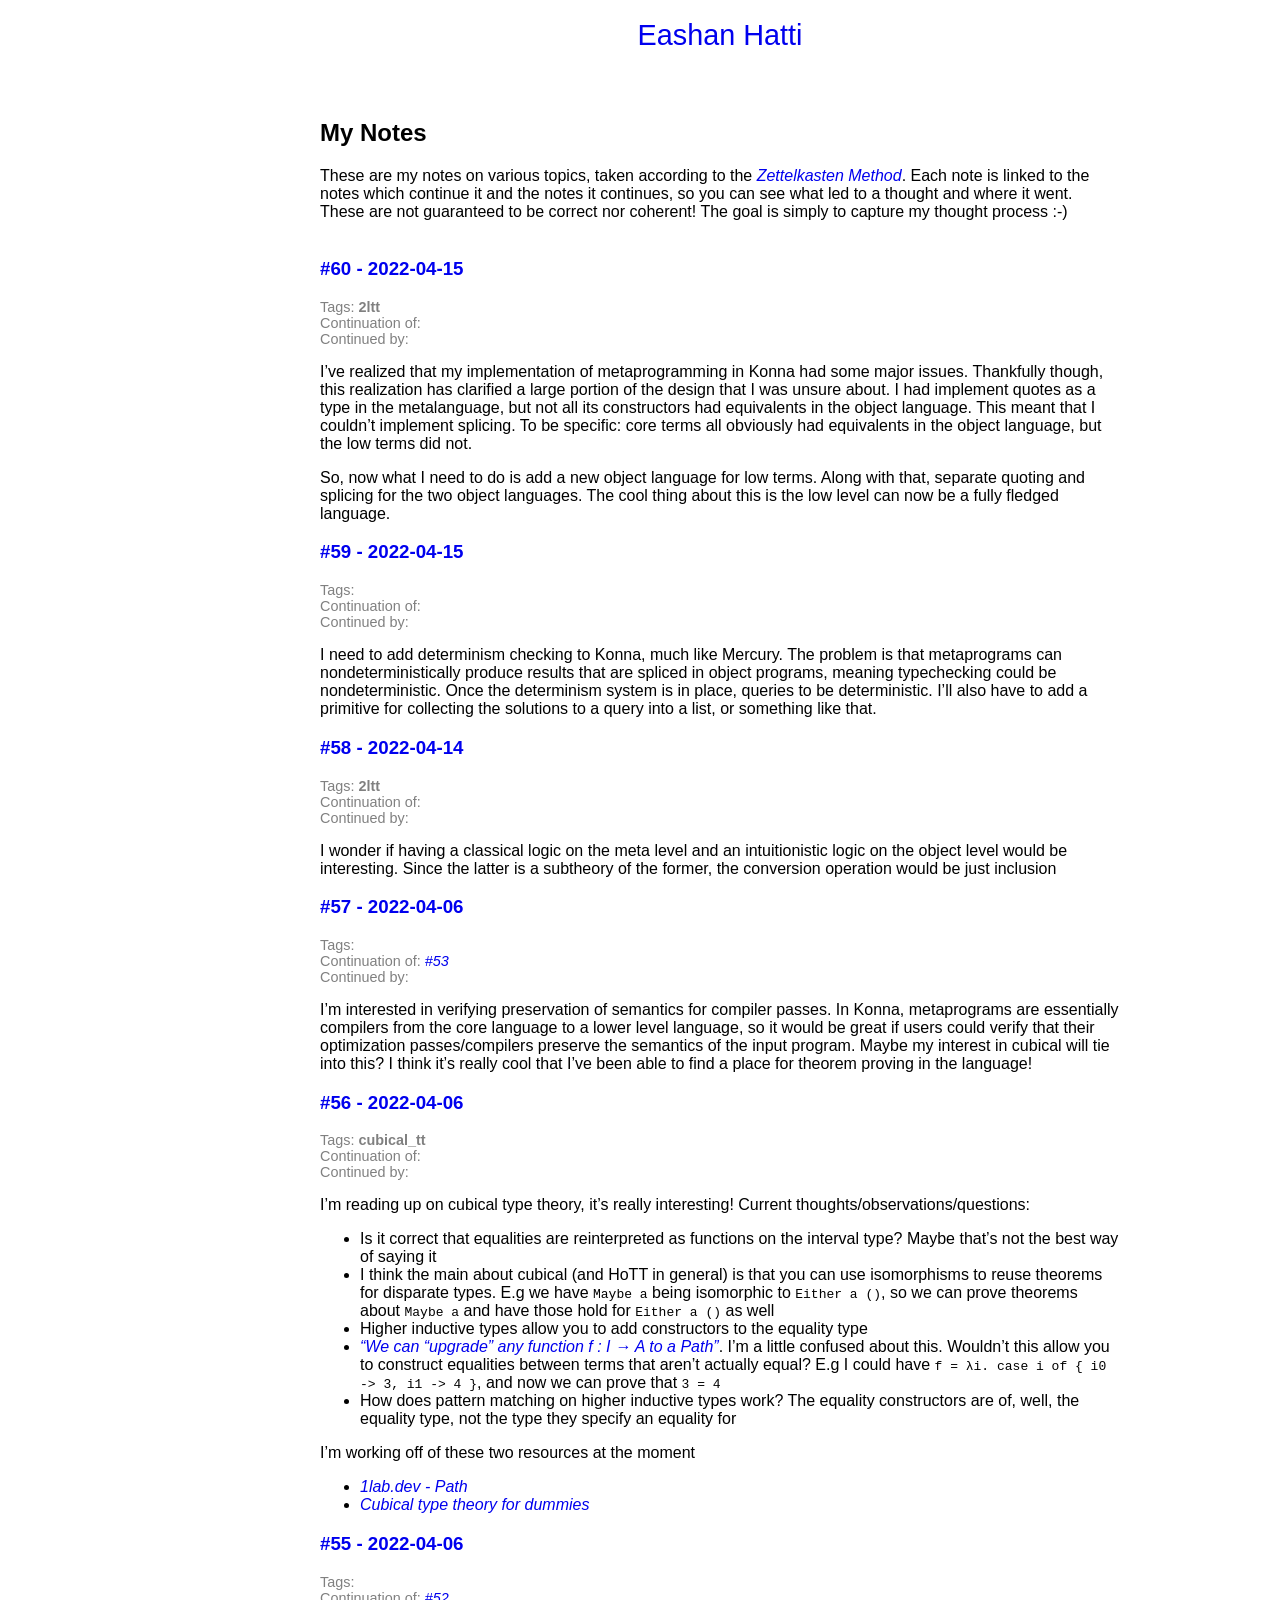
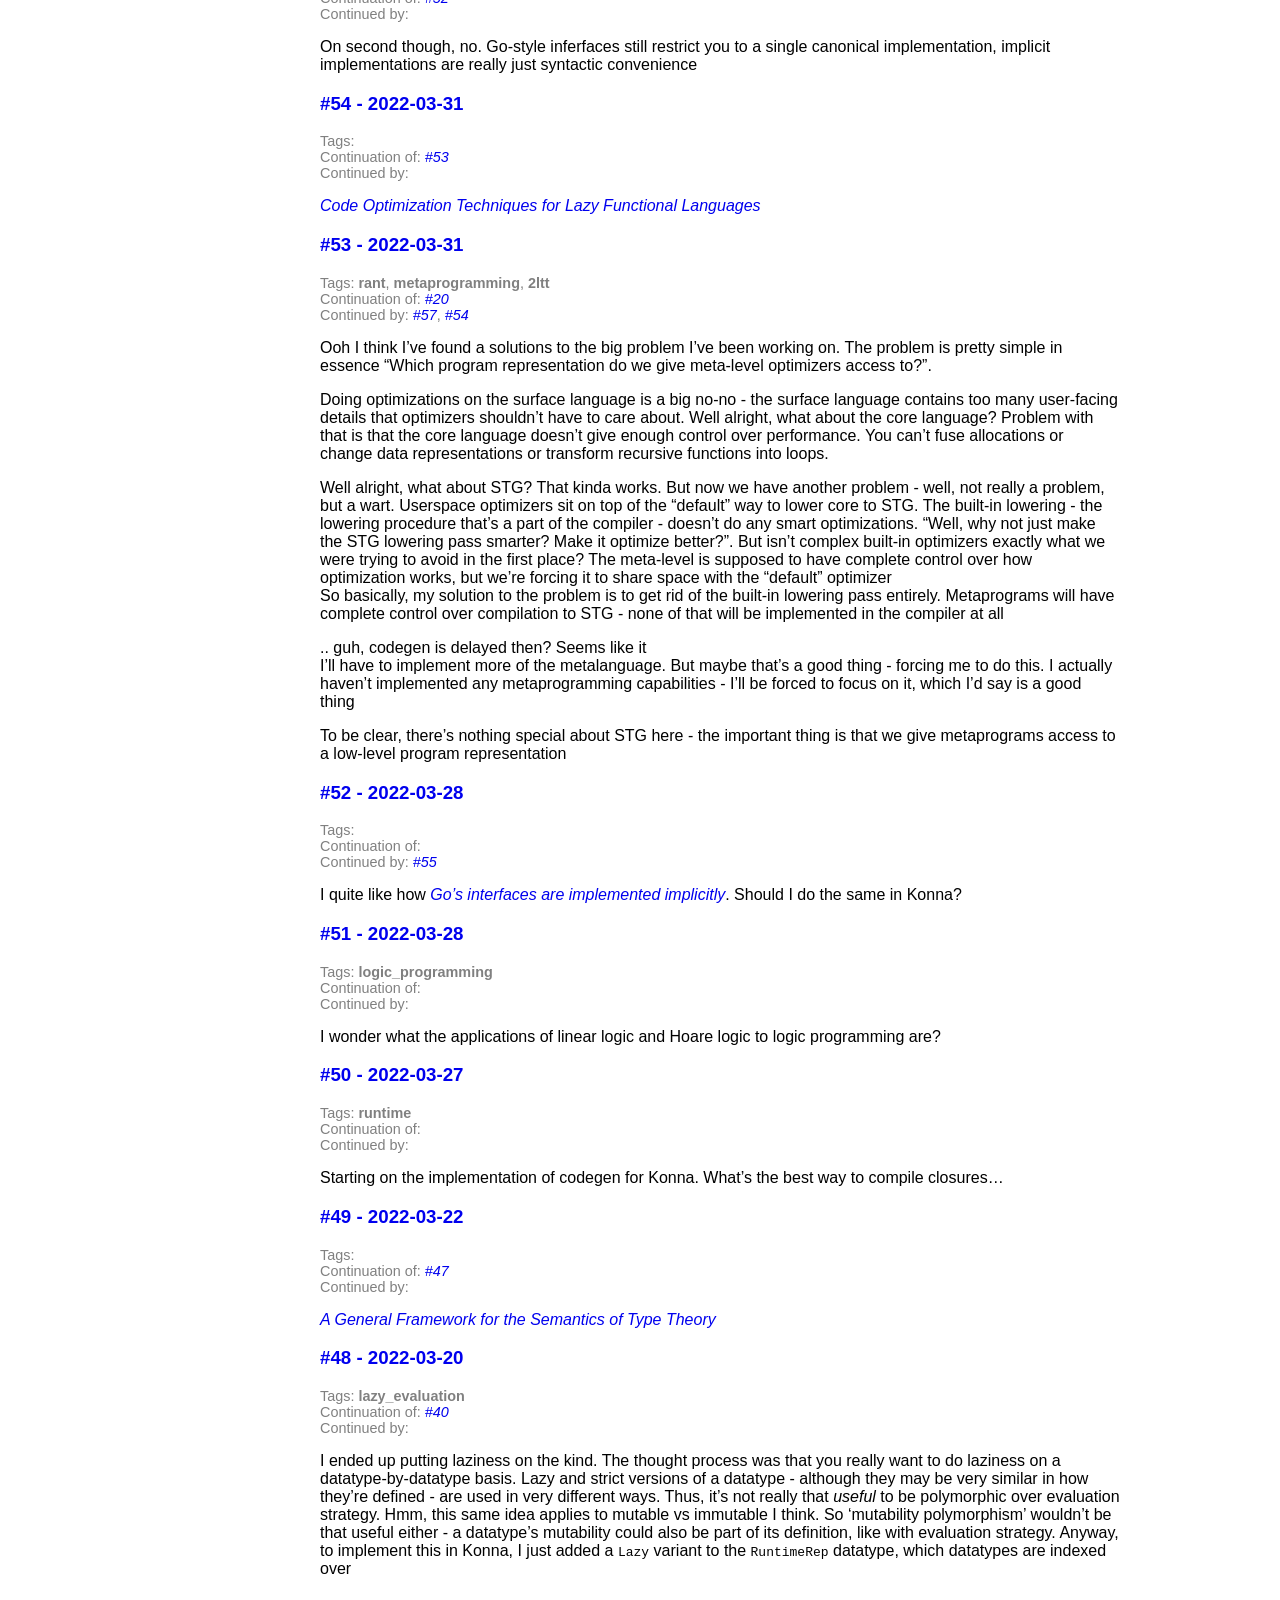
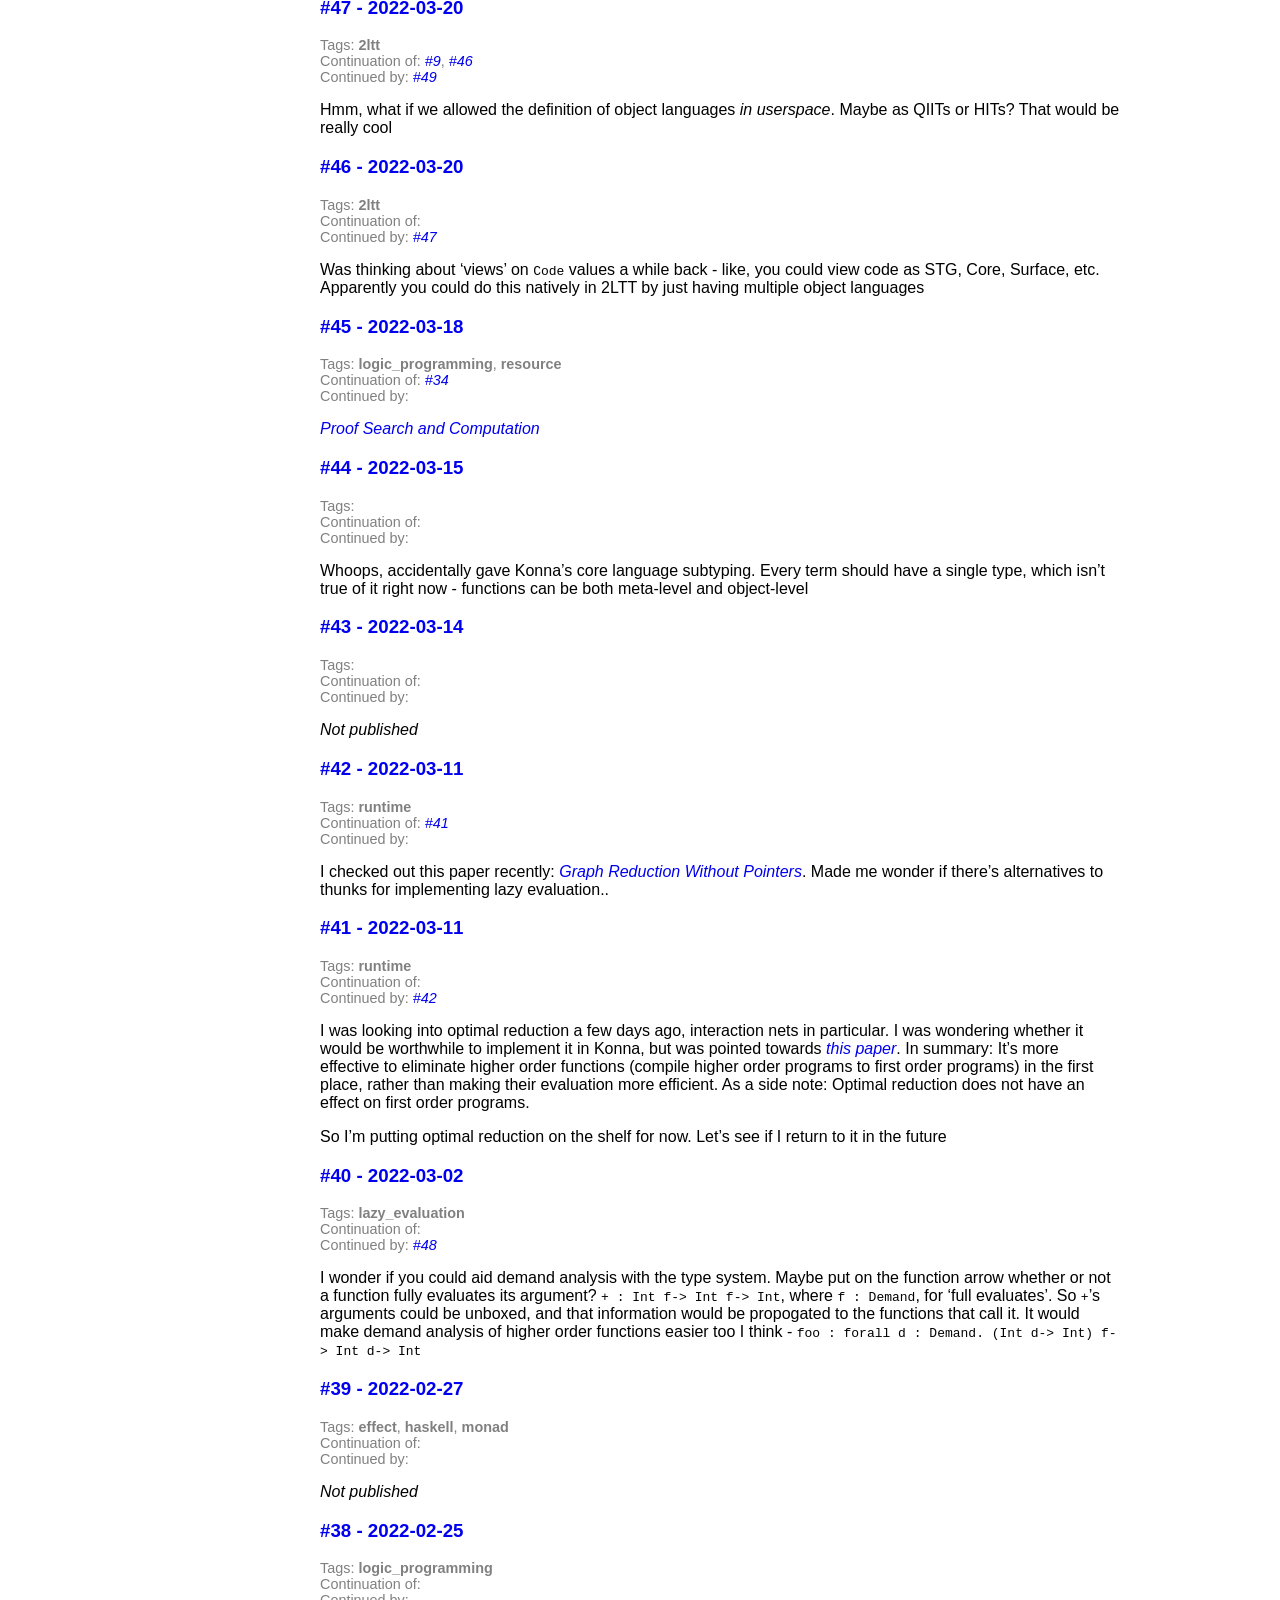
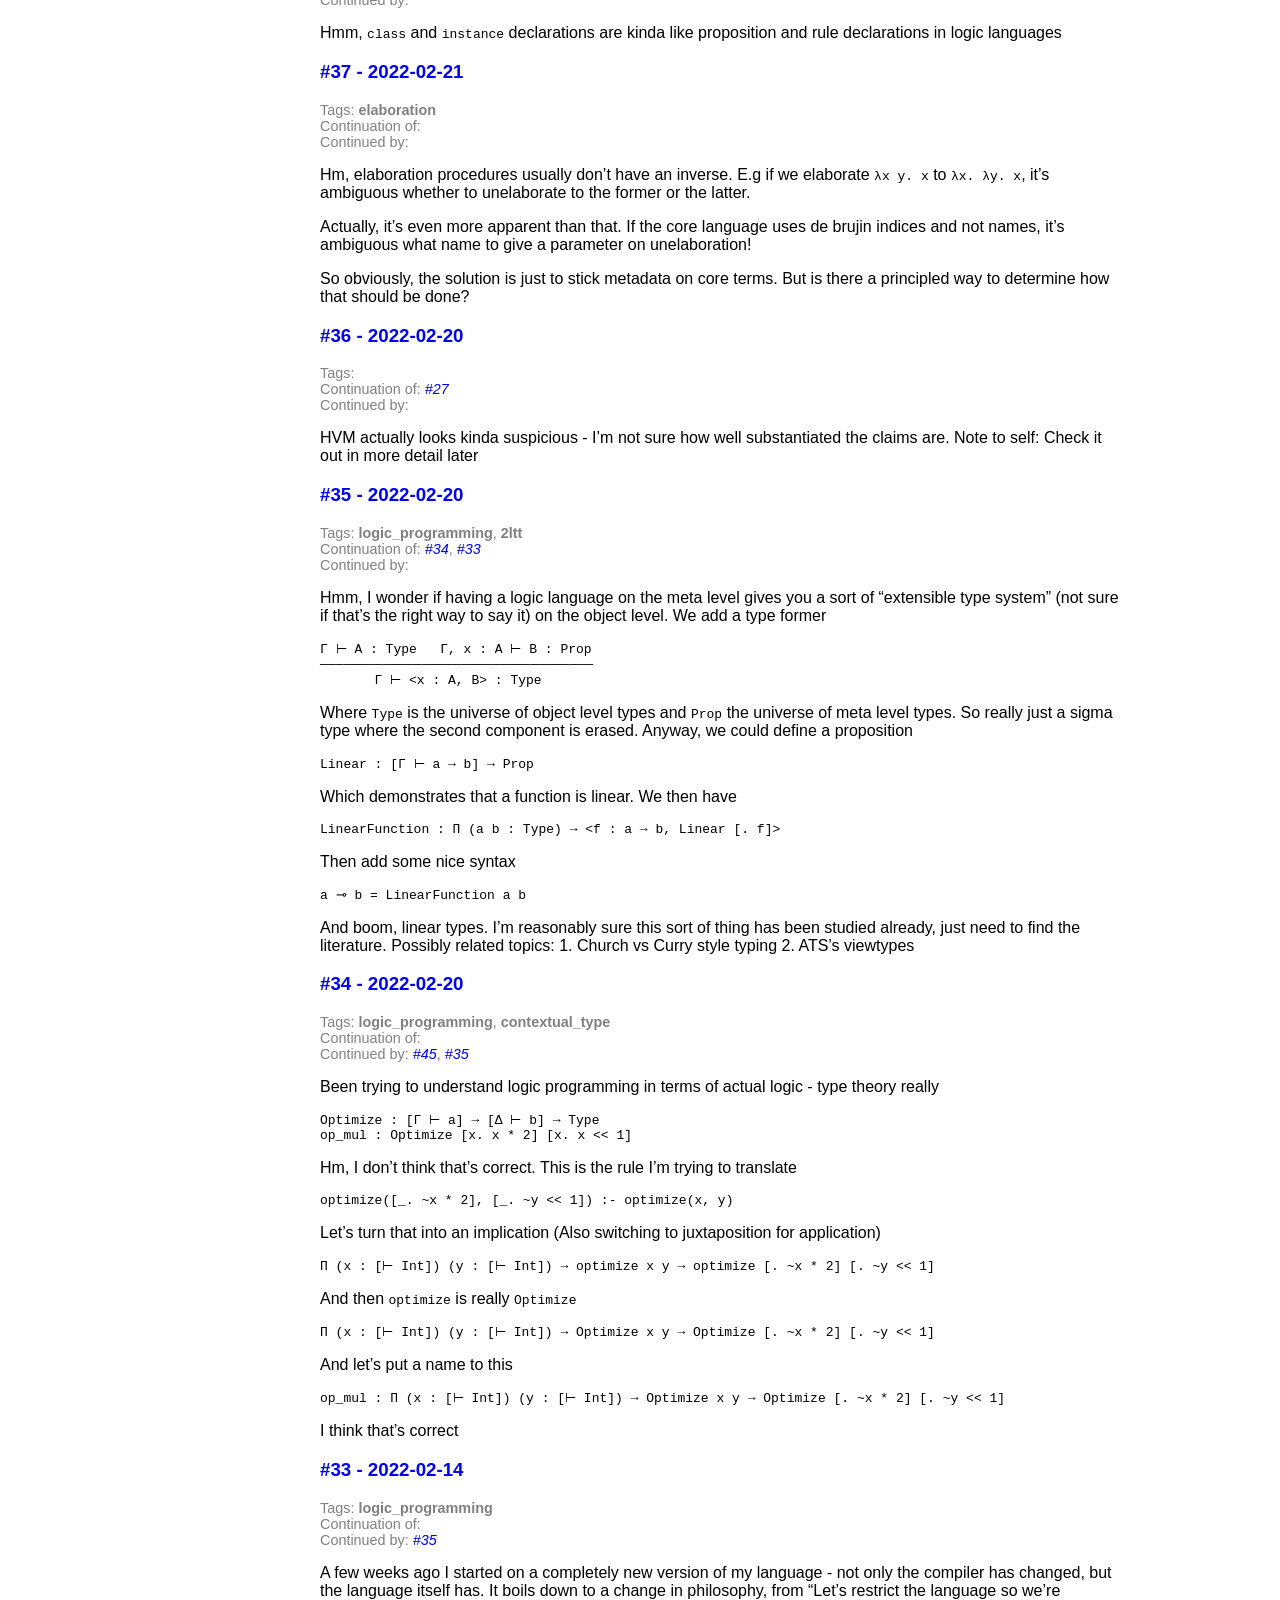
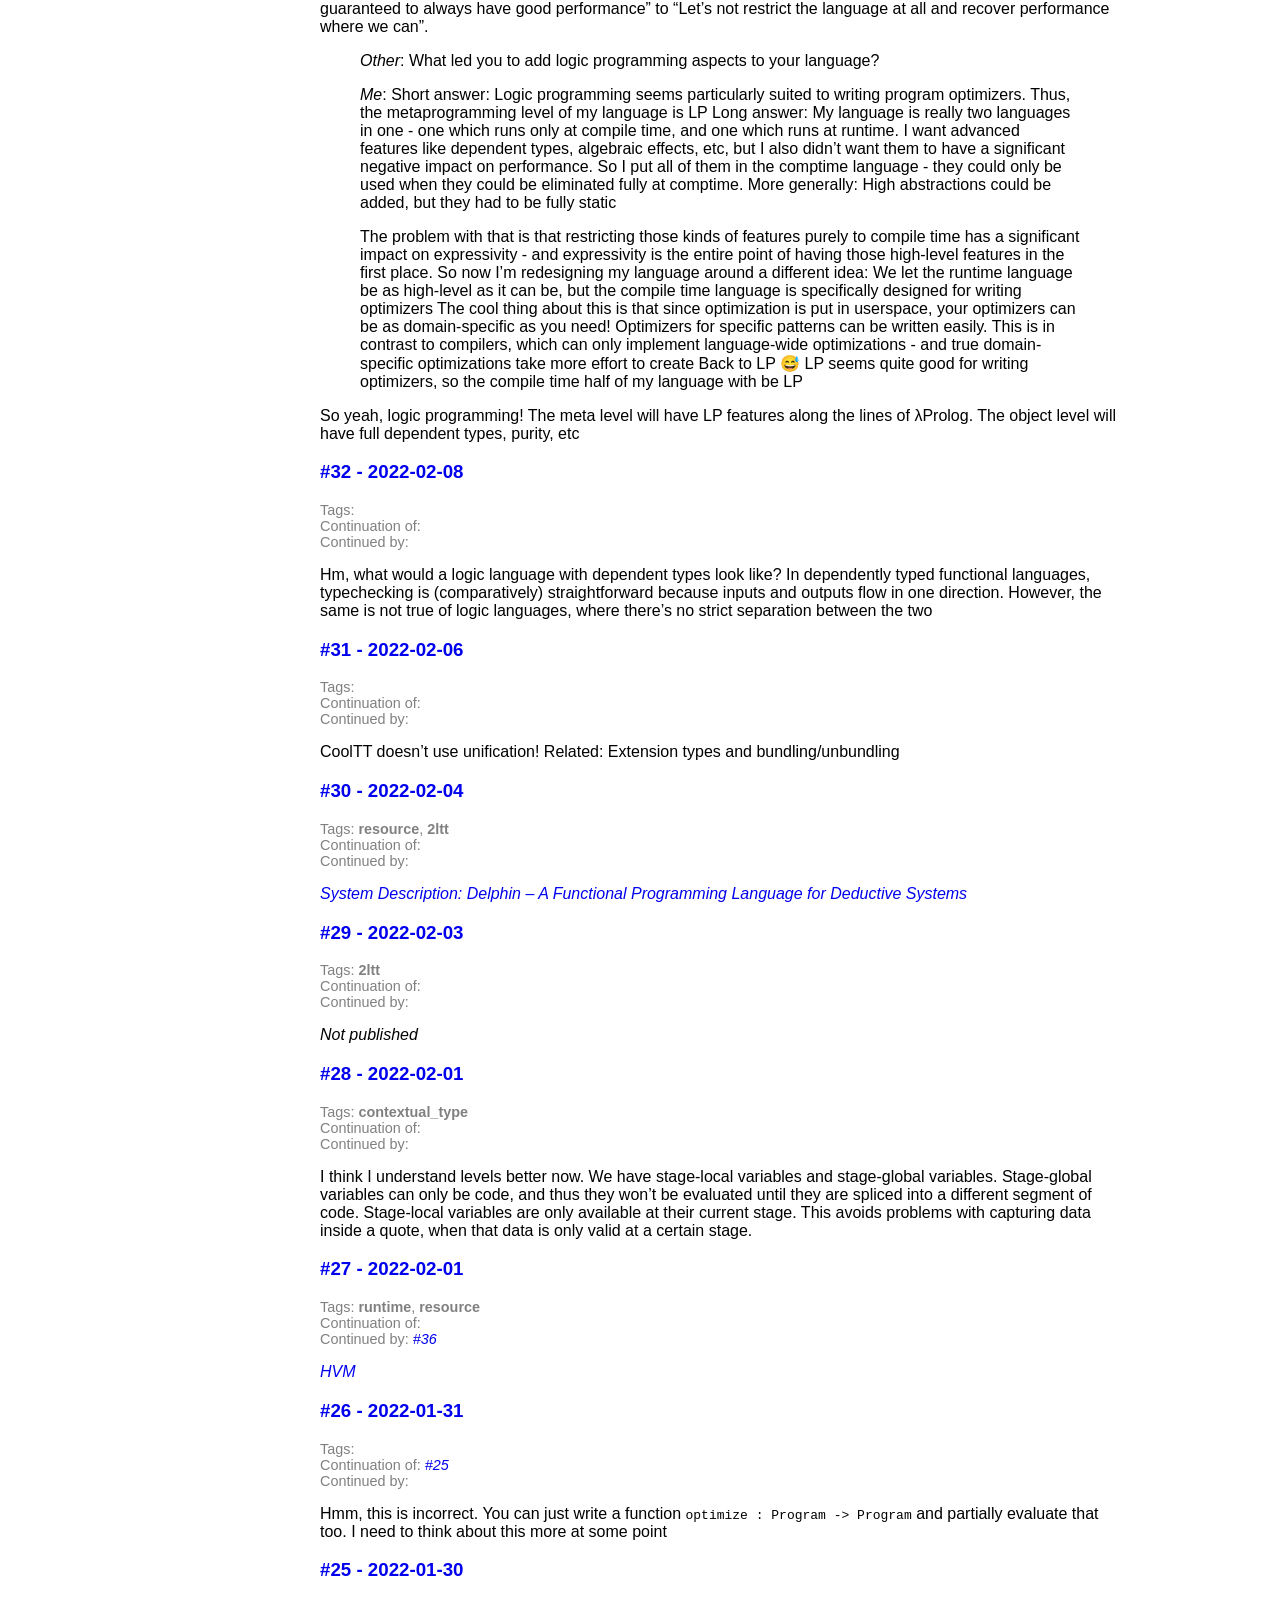
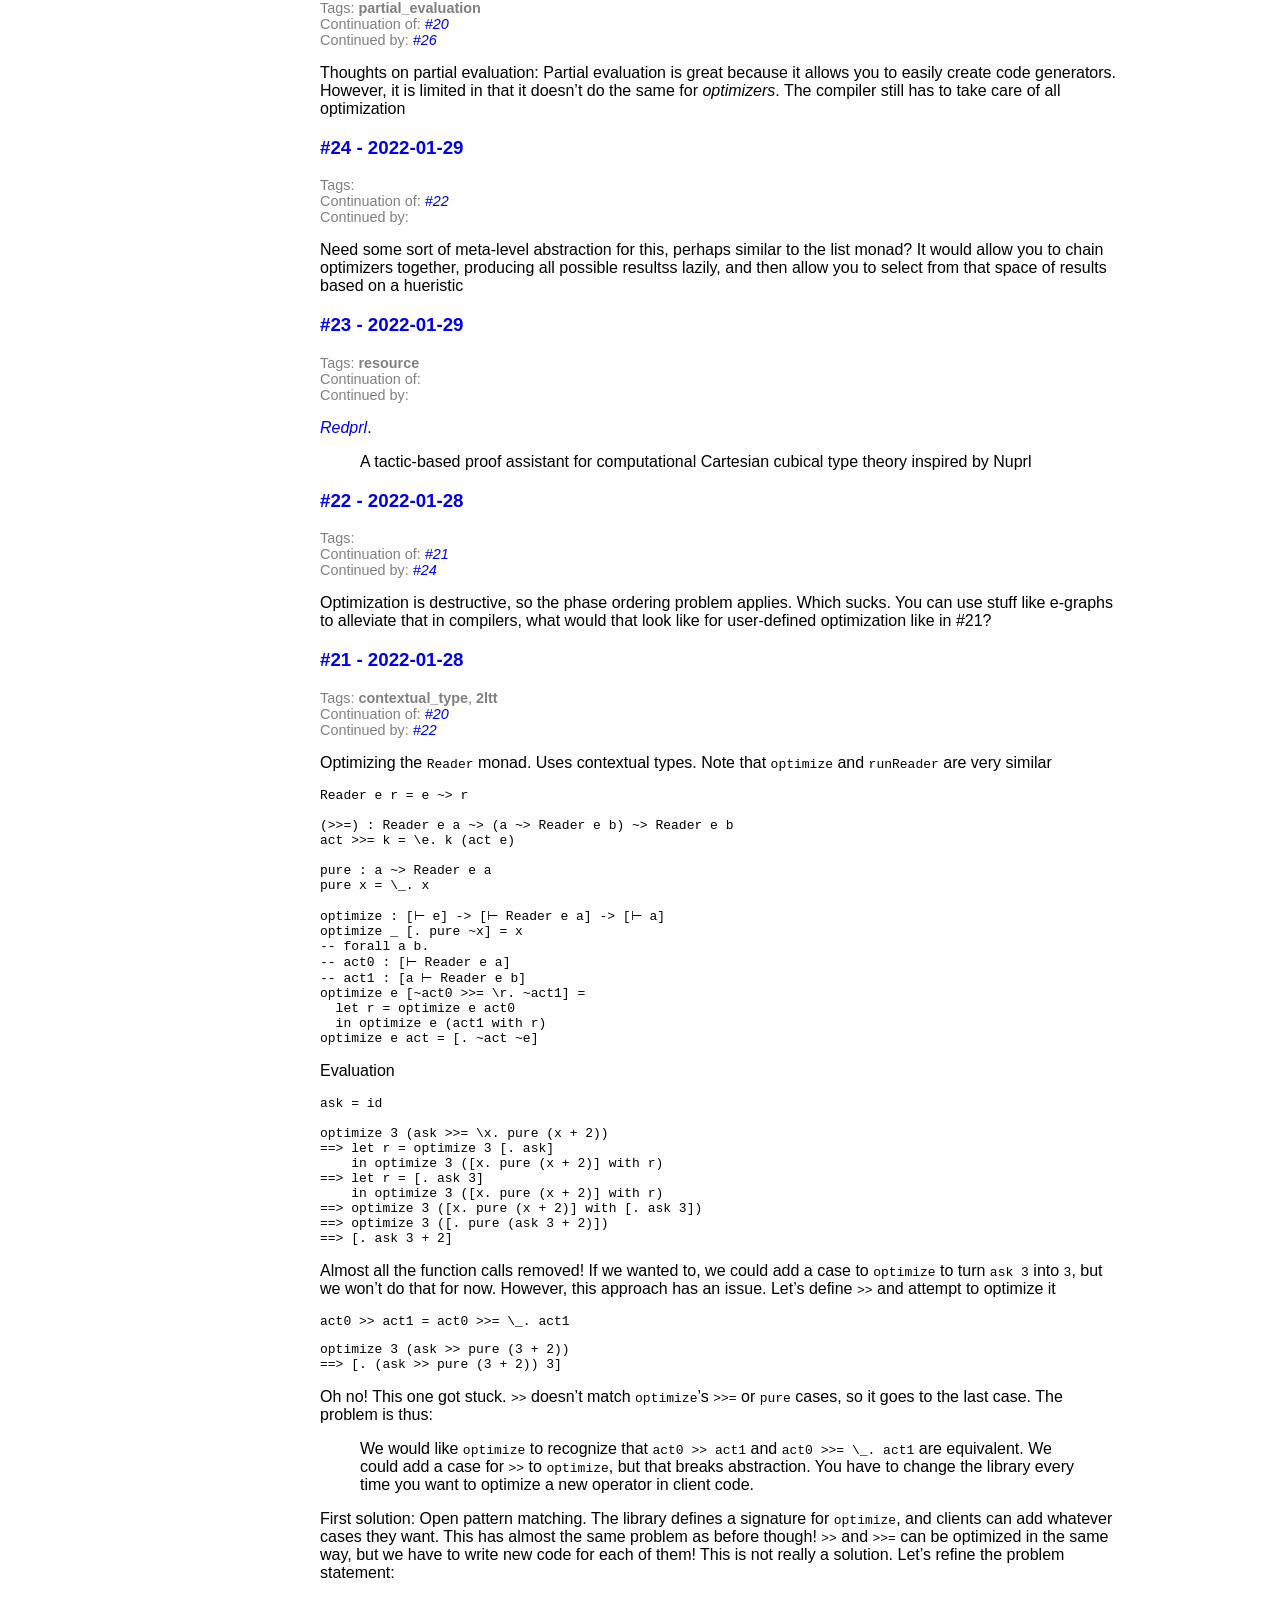
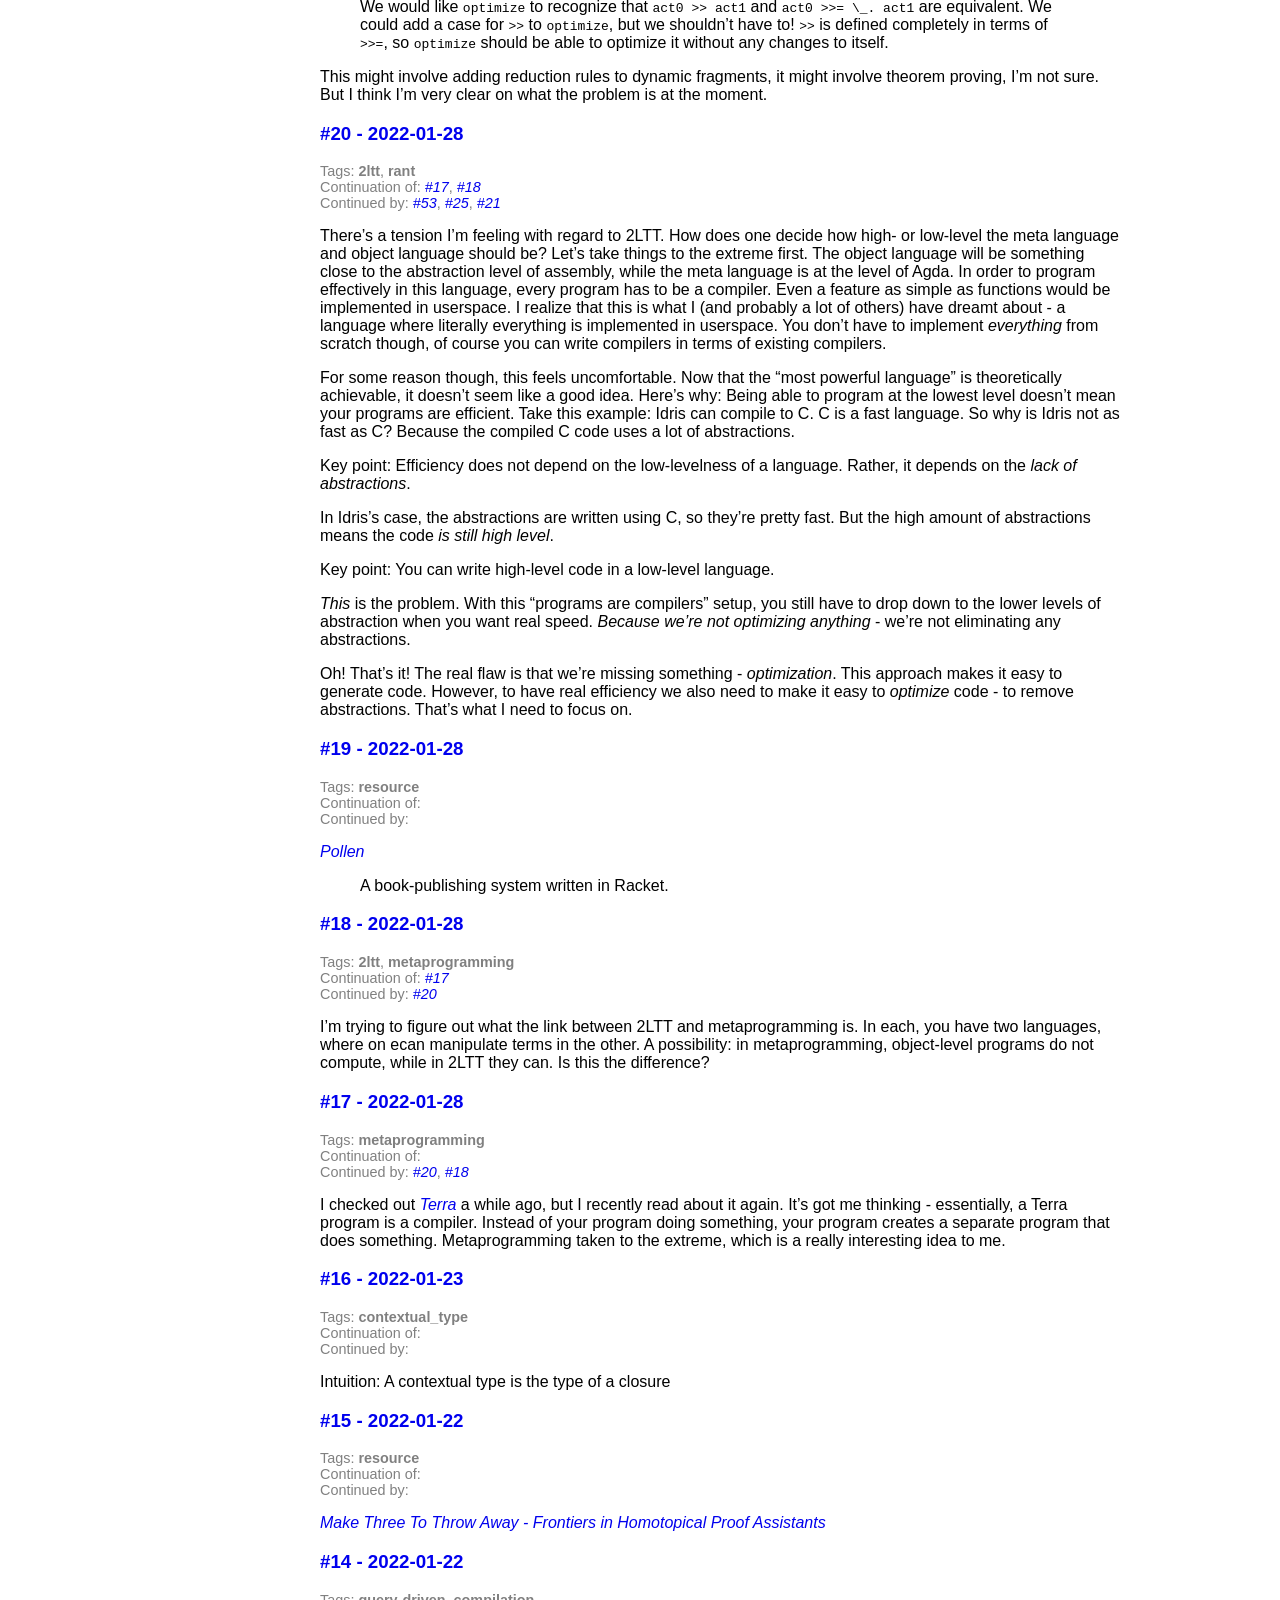
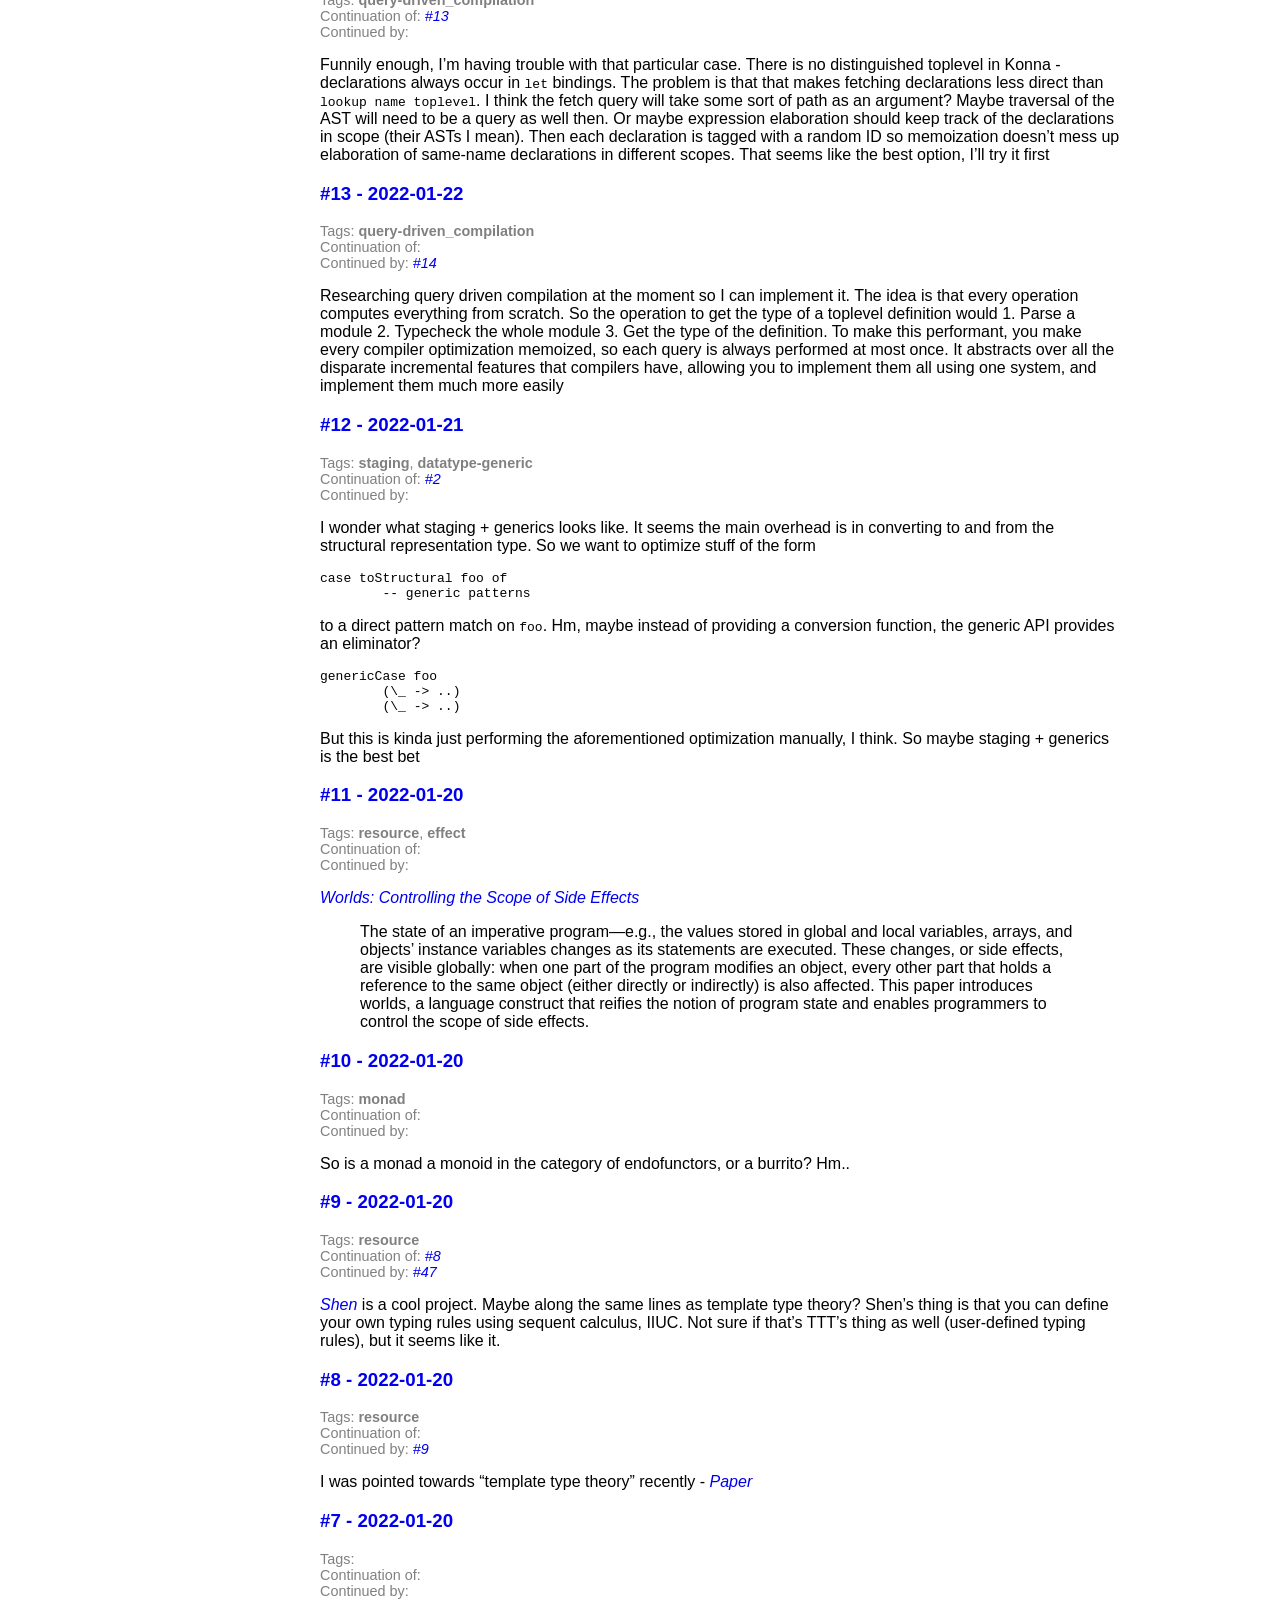
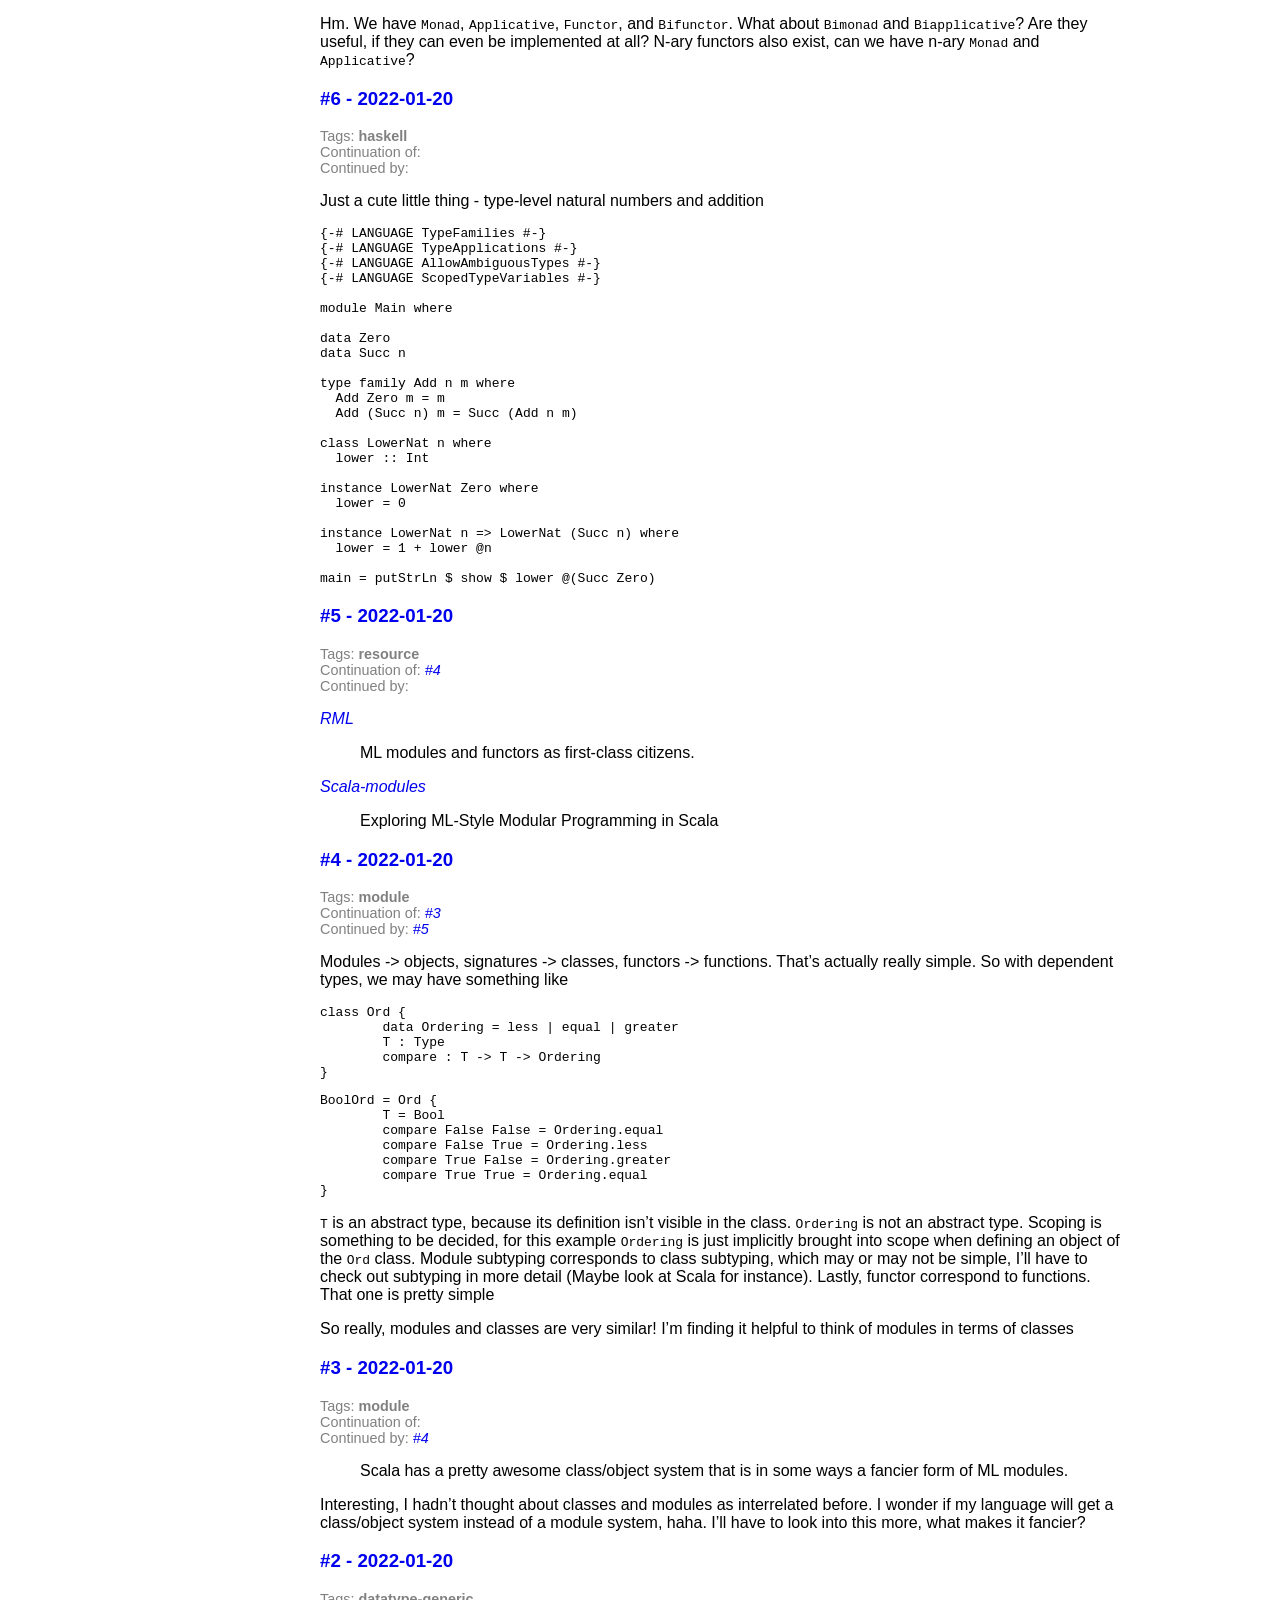
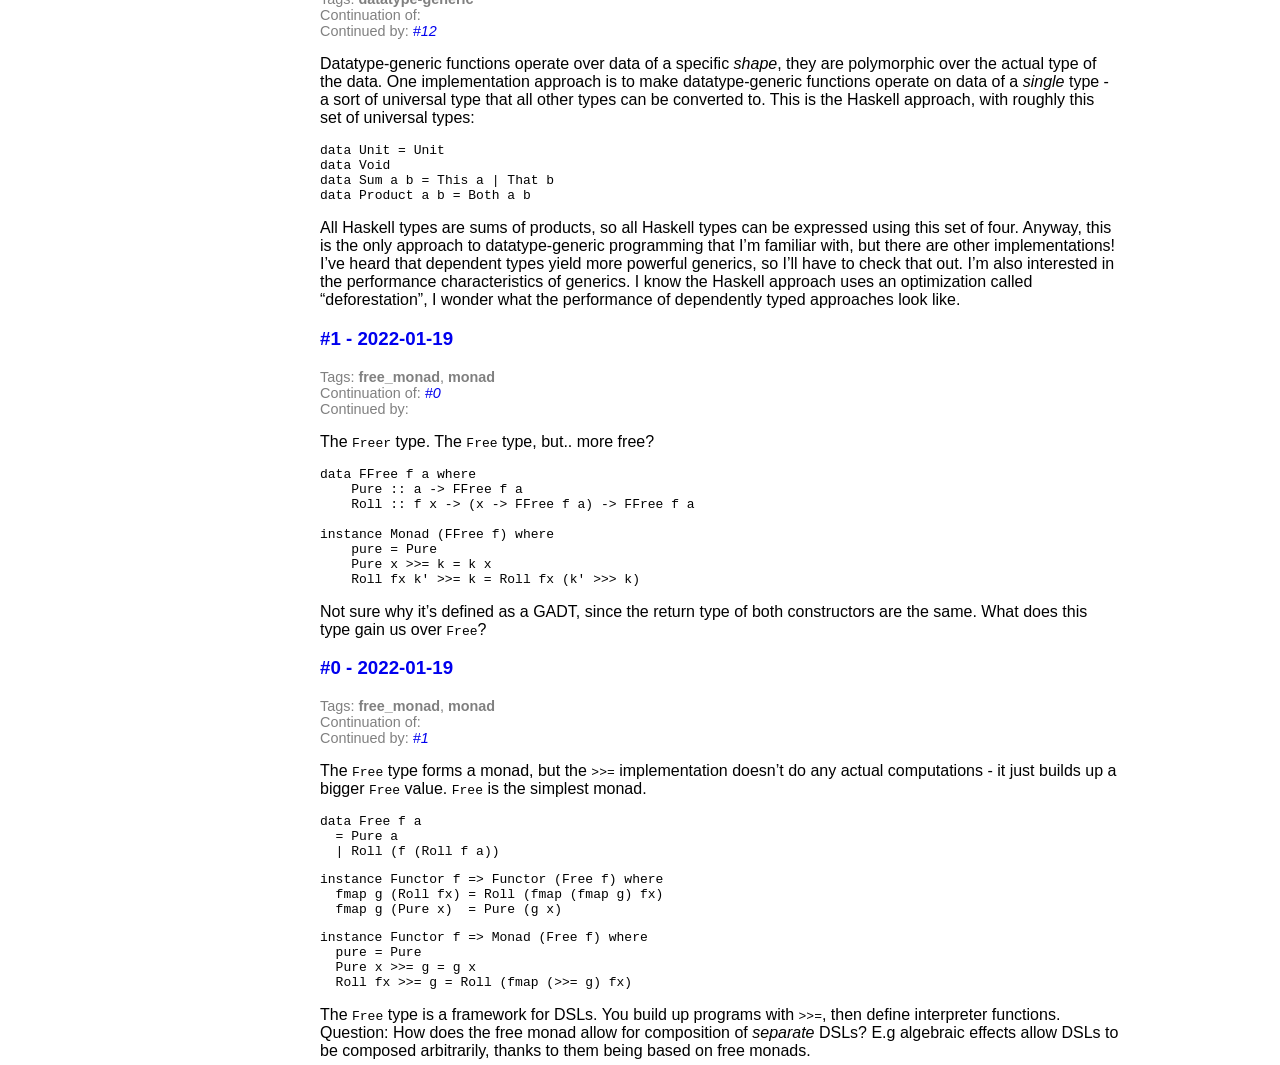
==== commit 8ebc8ae6: "Add note" ====
--- a/notes.html
+++ b/notes.html
@@ -20,6 +20,16 @@
 
 These are my notes on various topics, taken according to the <a href="https://en.wikipedia.org/wiki/Zettelkasten">Zettelkasten Method</a>. Each note is linked to the notes which continue it and the notes it continues, so you can see what led to a thought and where it went. These are not guaranteed to be correct nor coherent! The goal is simply to capture my thought process :-)
 <br><br>
+
+
+<h3 id="60"><a href="/notes.html#60" class="note">#60 - 2022-04-15</a></h3>
+<footer class="note">
+Tags: <strong class="tag">2ltt</strong><br>
+Continuation of: <br>
+Continued by: 
+</footer>
+<p>I’ve realized that my implementation of metaprogramming in Konna had some major issues. Thankfully though, this realization has clarified a large portion of the design that I was unsure about. I had implement quotes as a type in the metalanguage, but not all its constructors had equivalents in the object language. This meant that I couldn’t implement splicing. To be specific: core terms all obviously had equivalents in the object language, but the low terms did not.</p>
+<p>So, now what I need to do is add a new object language for low terms. Along with that, separate quoting and splicing for the two object languages. The cool thing about this is the low level can now be a fully fledged language.</p>
 
 
 <h3 id="59"><a href="/notes.html#59" class="note">#59 - 2022-04-15</a></h3>
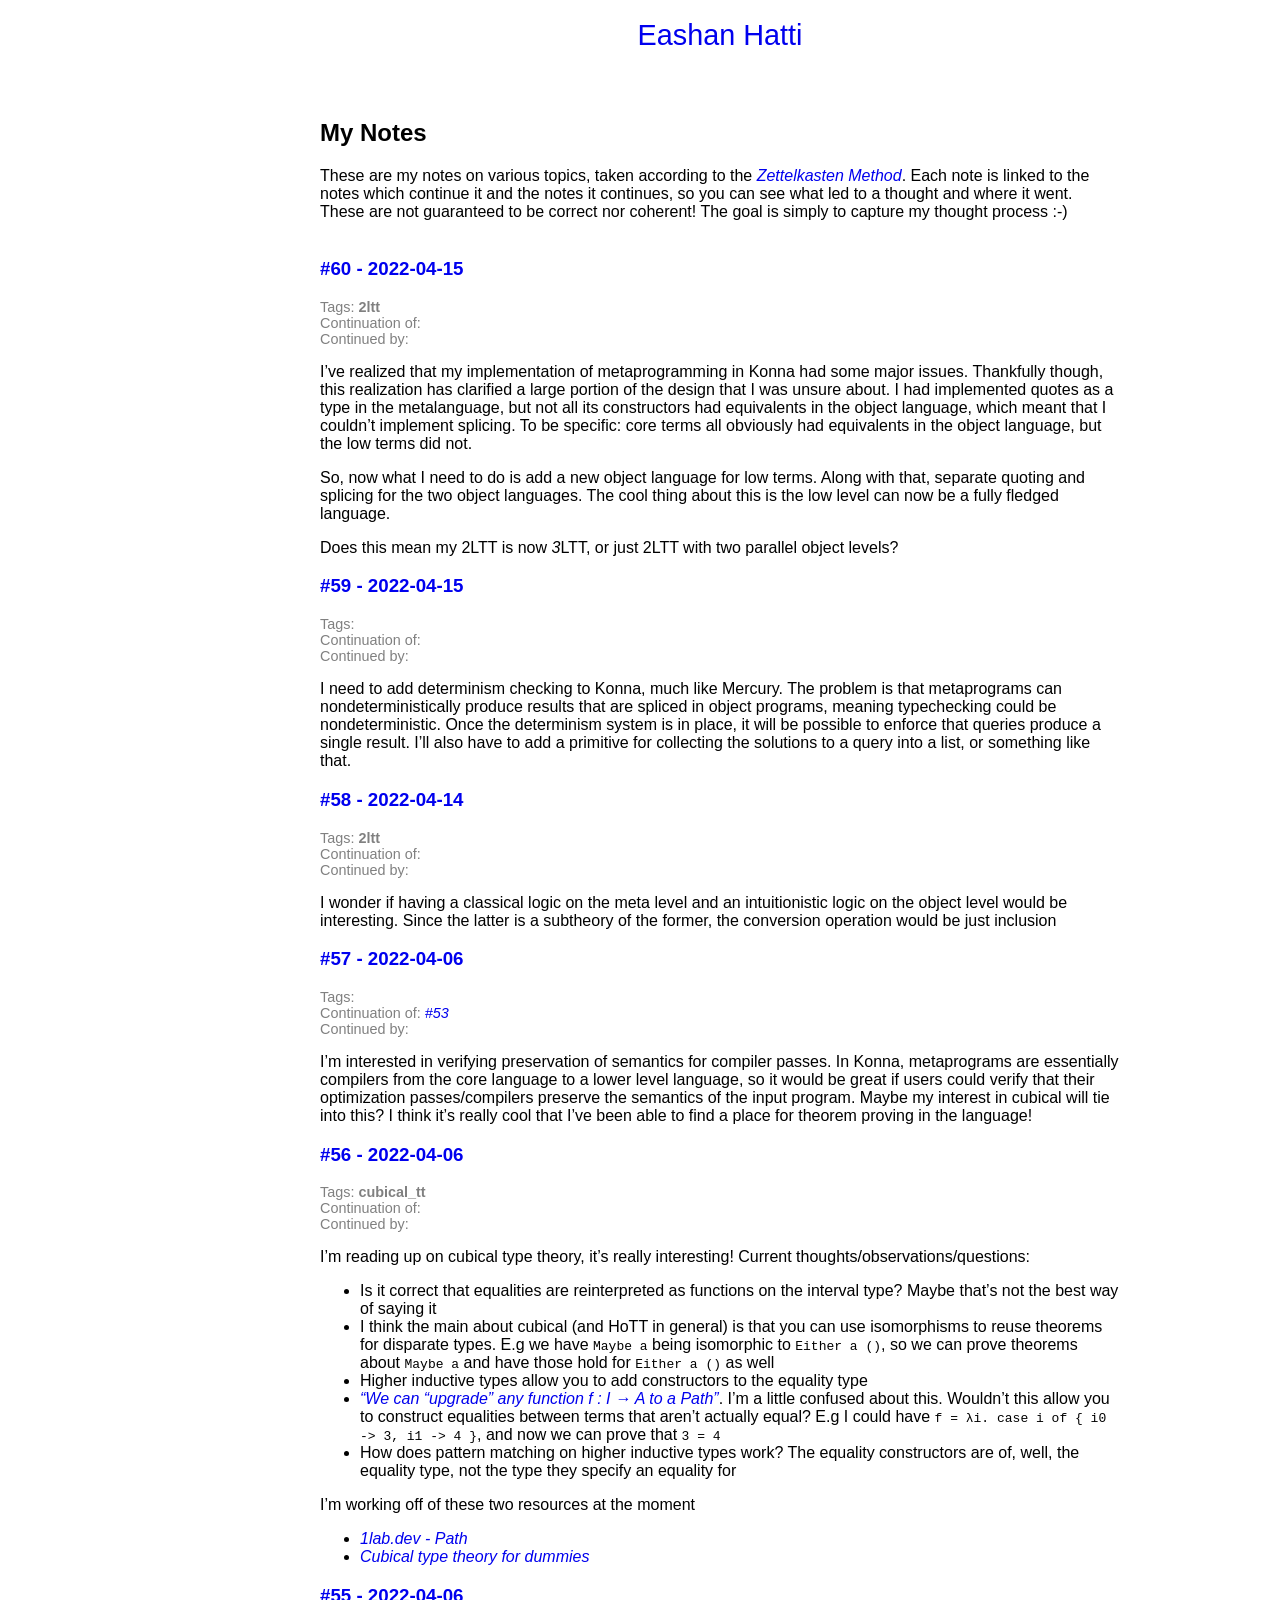
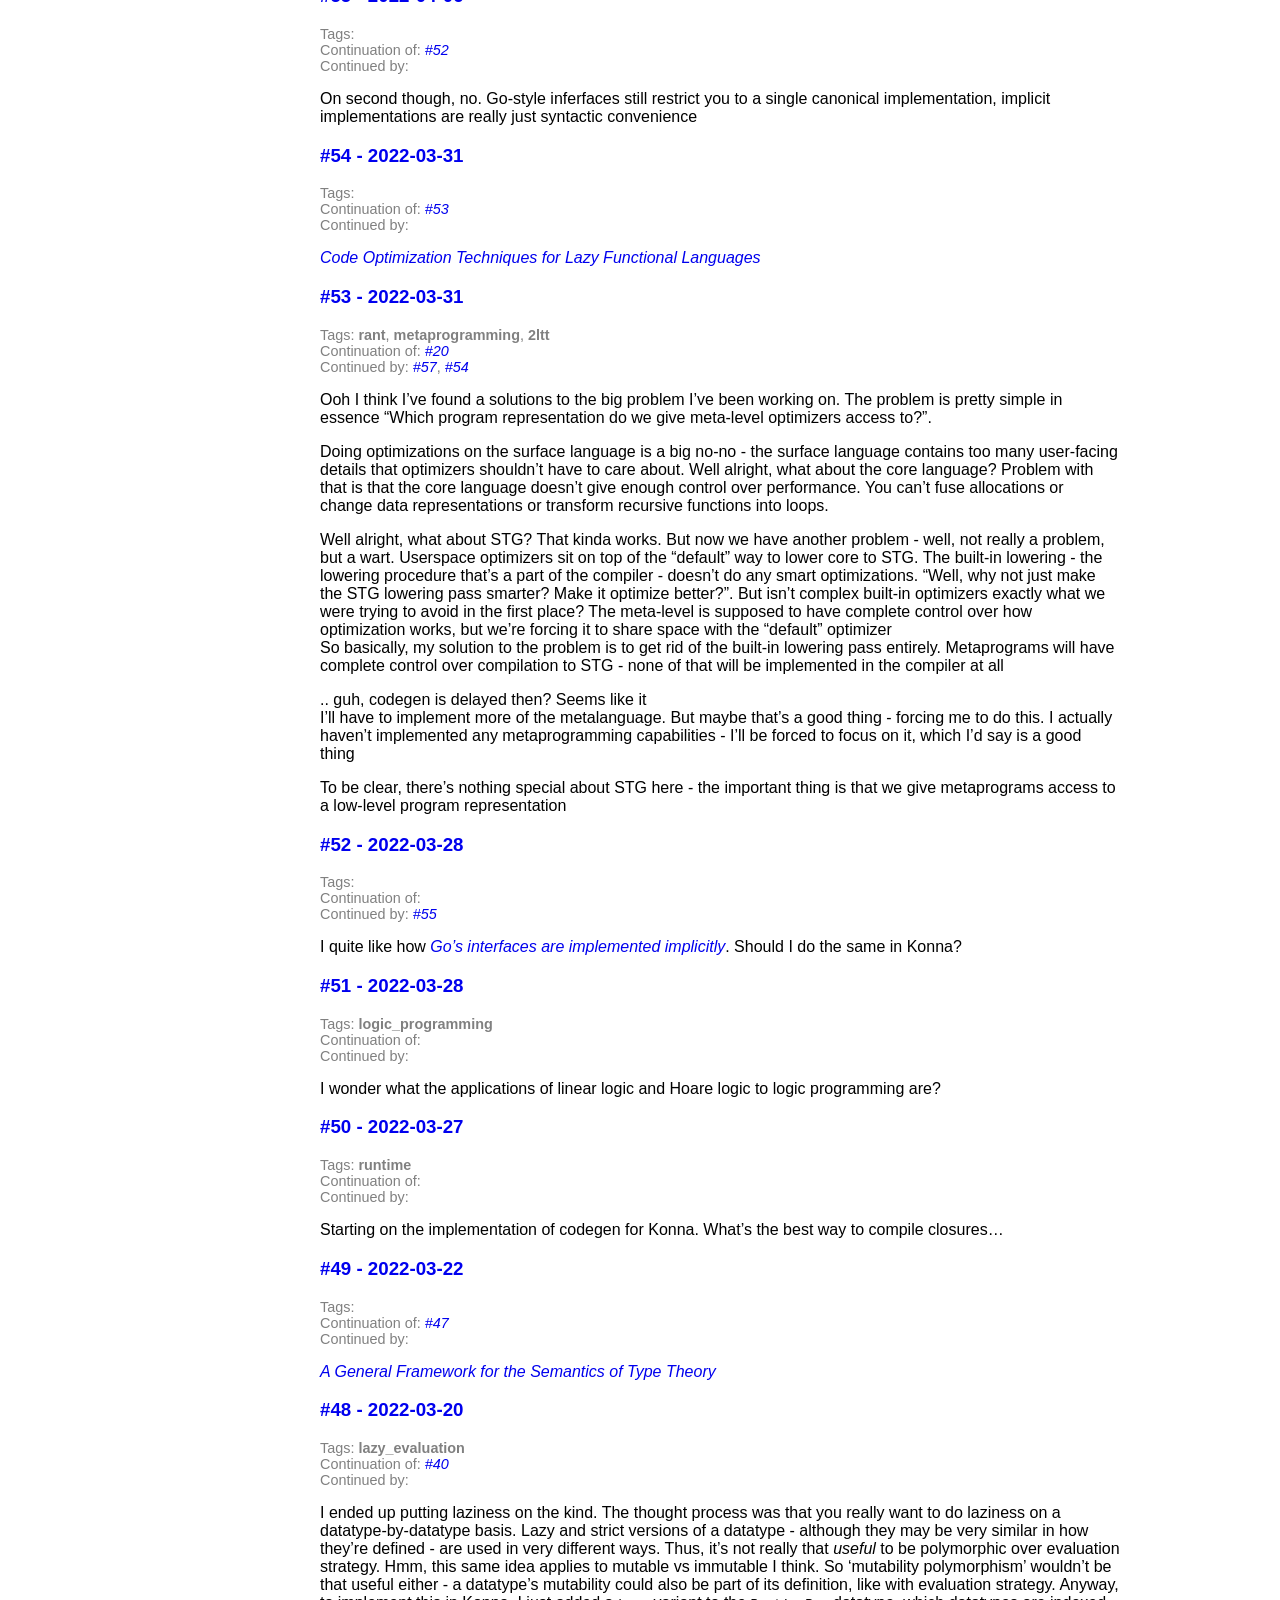
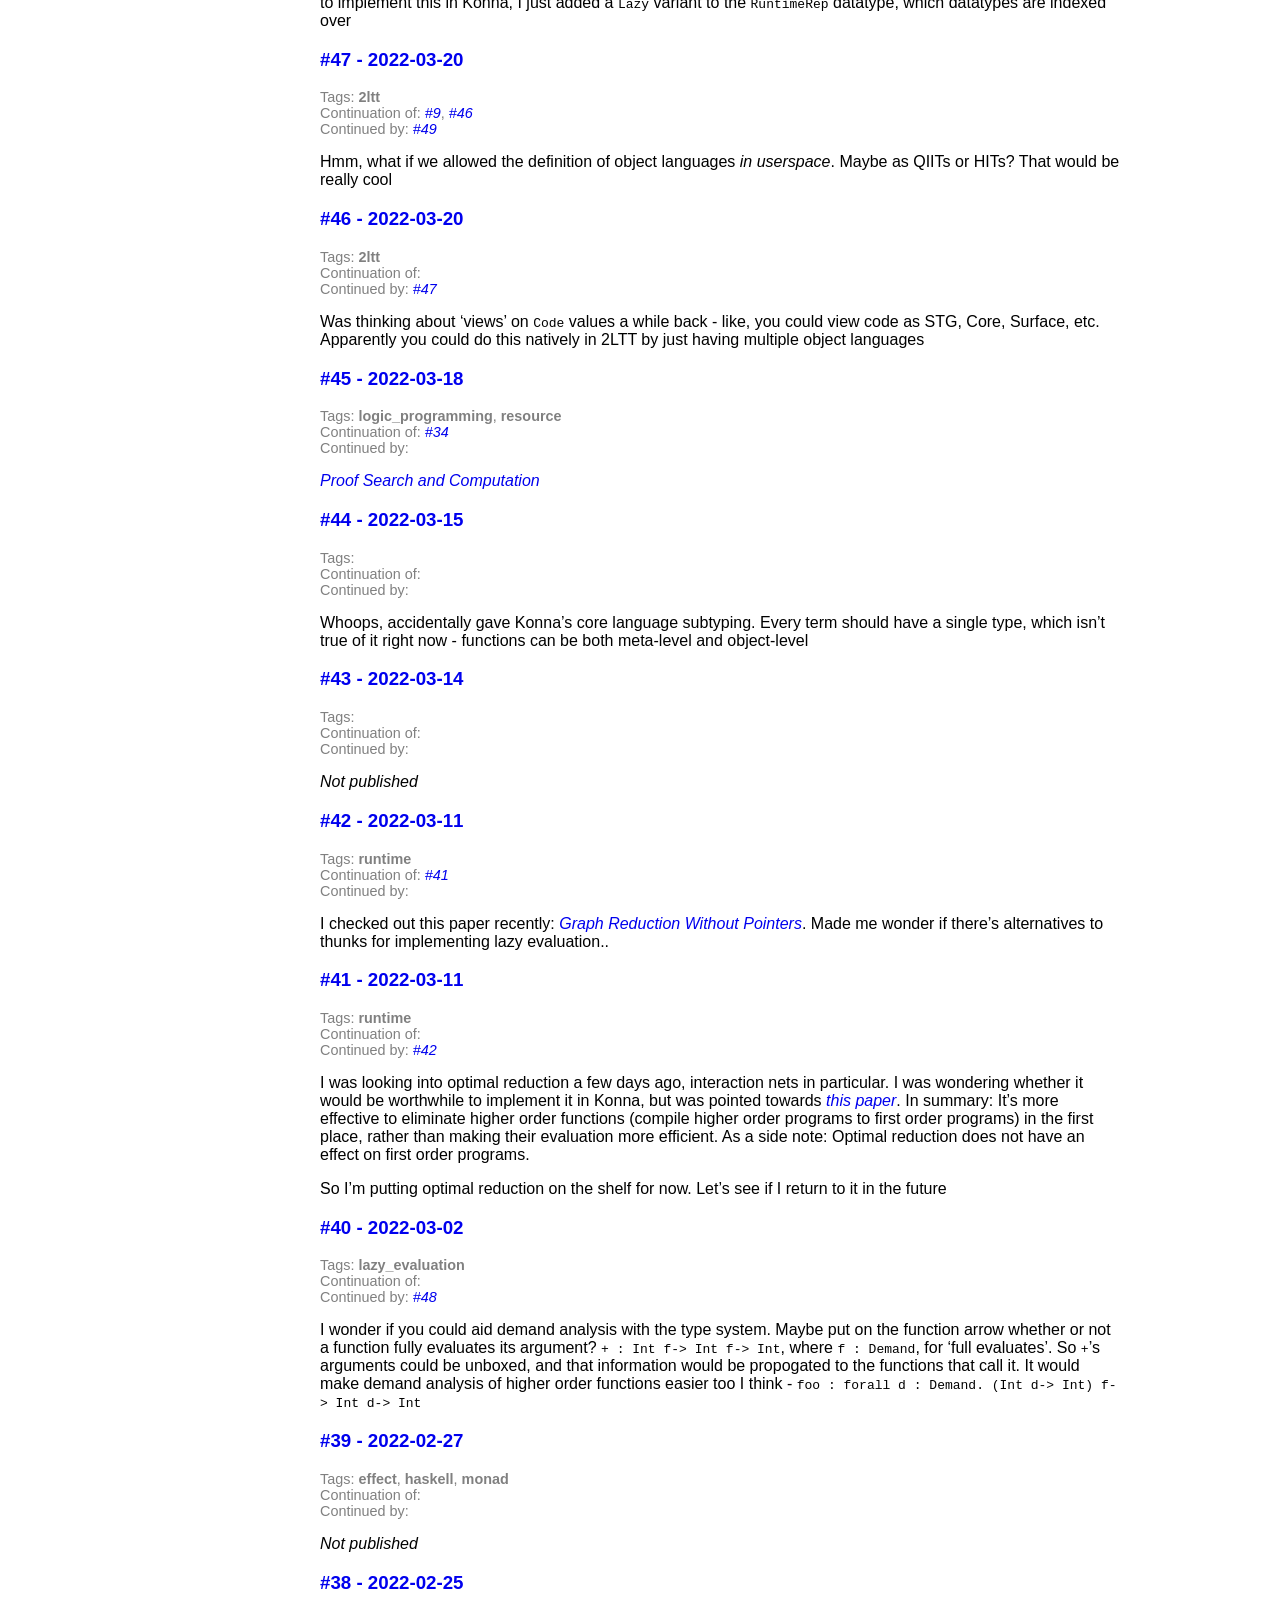
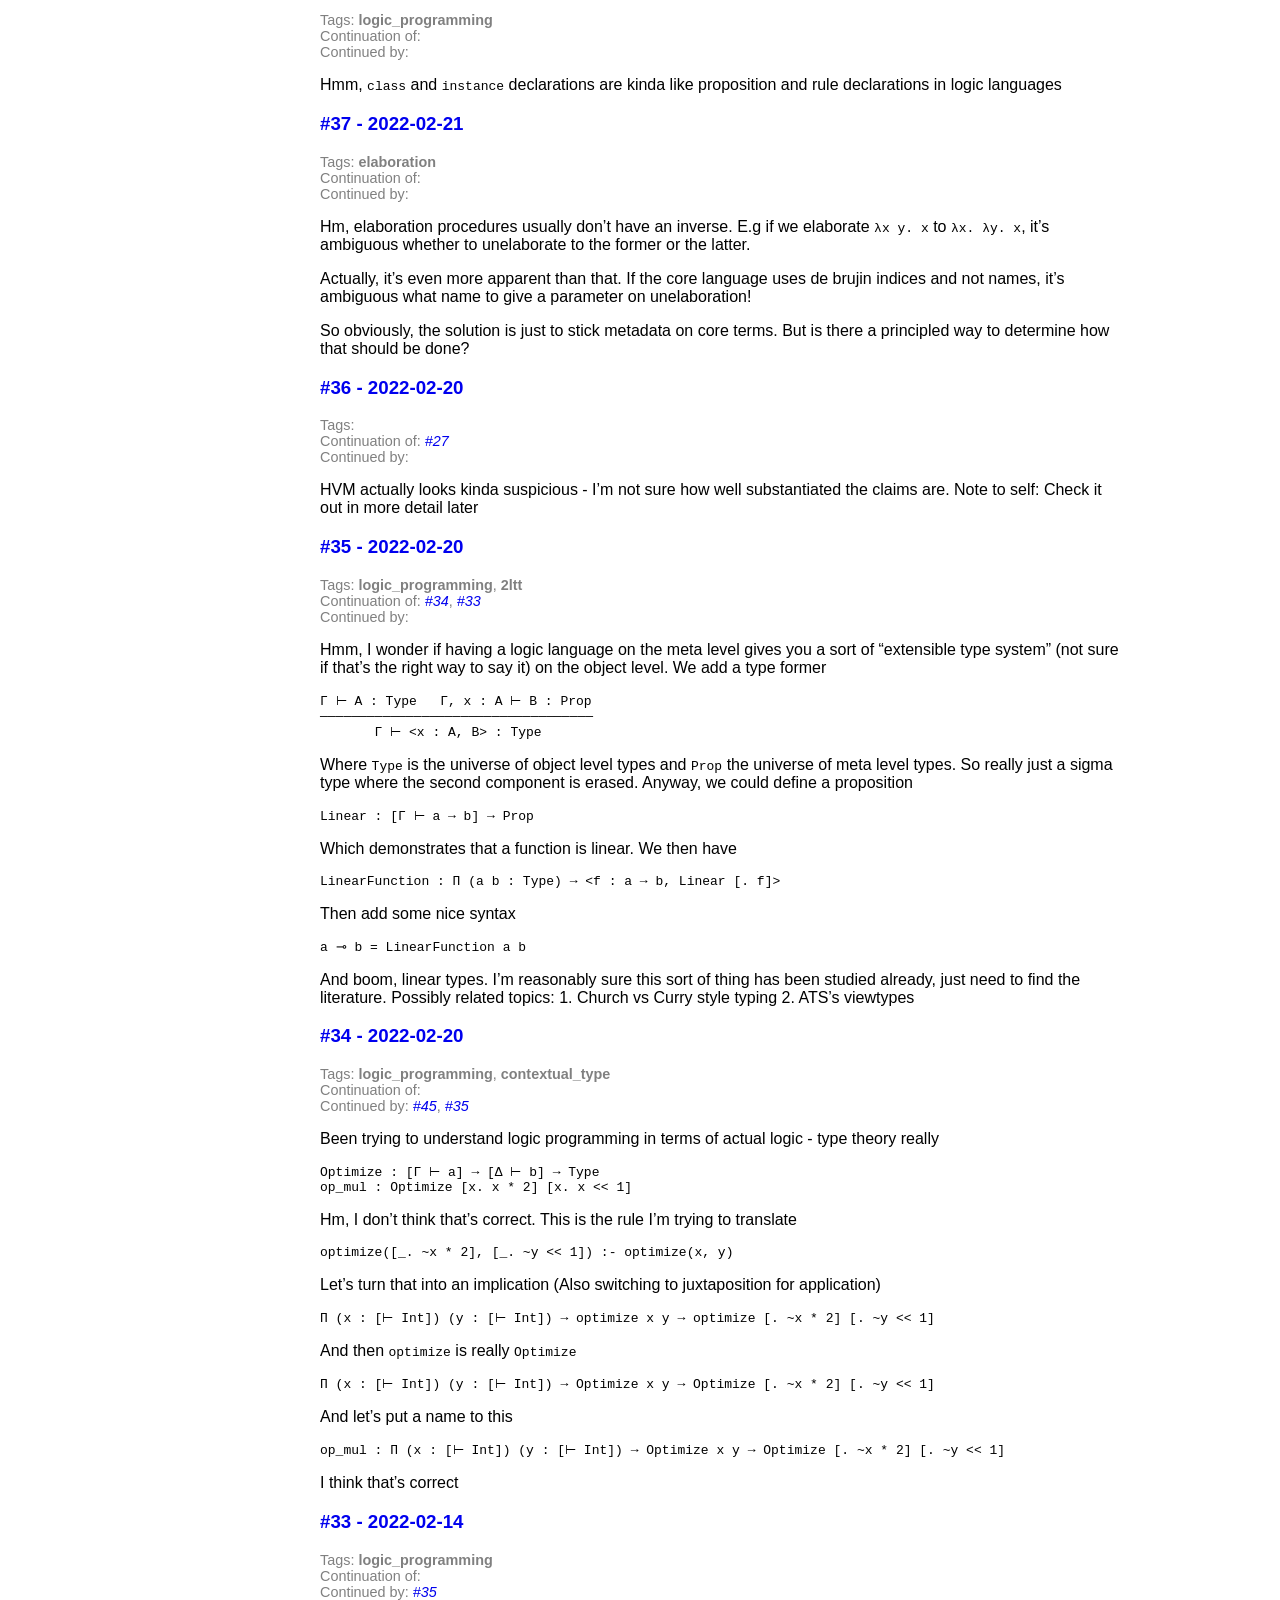
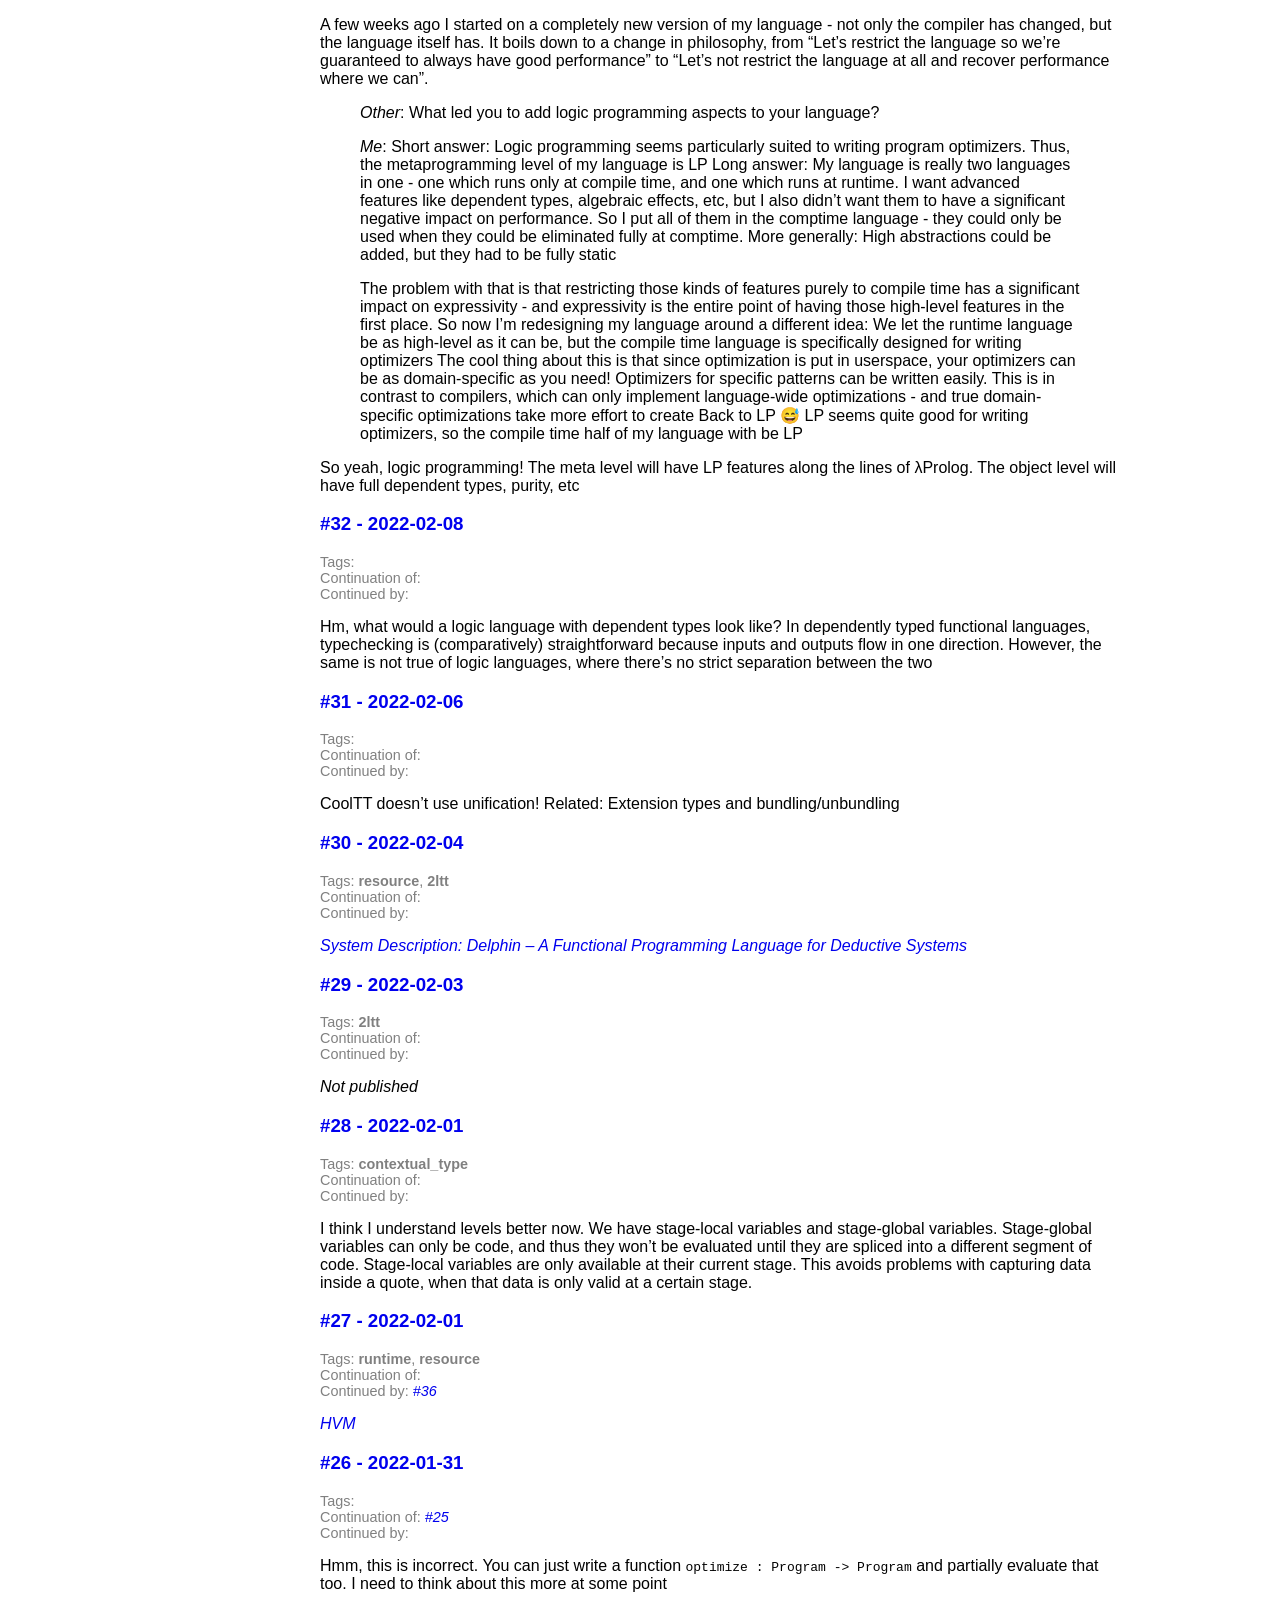
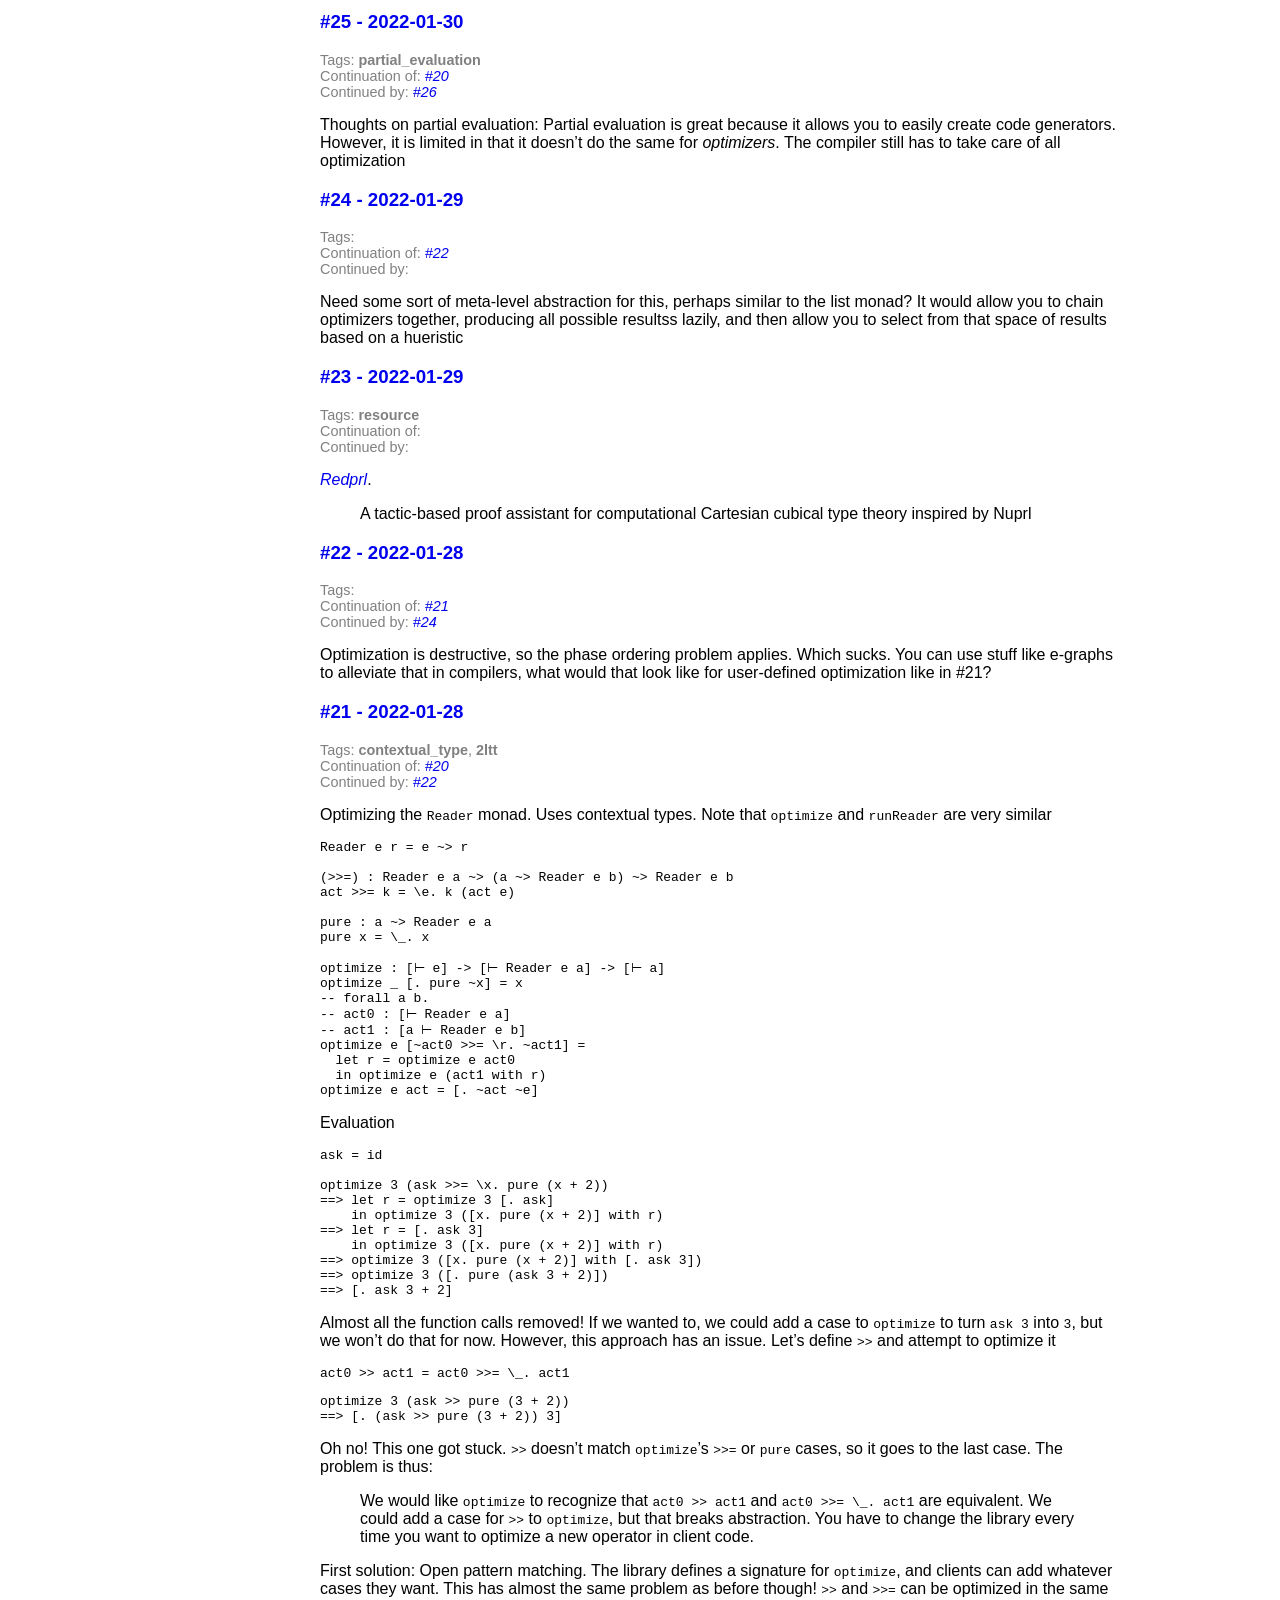
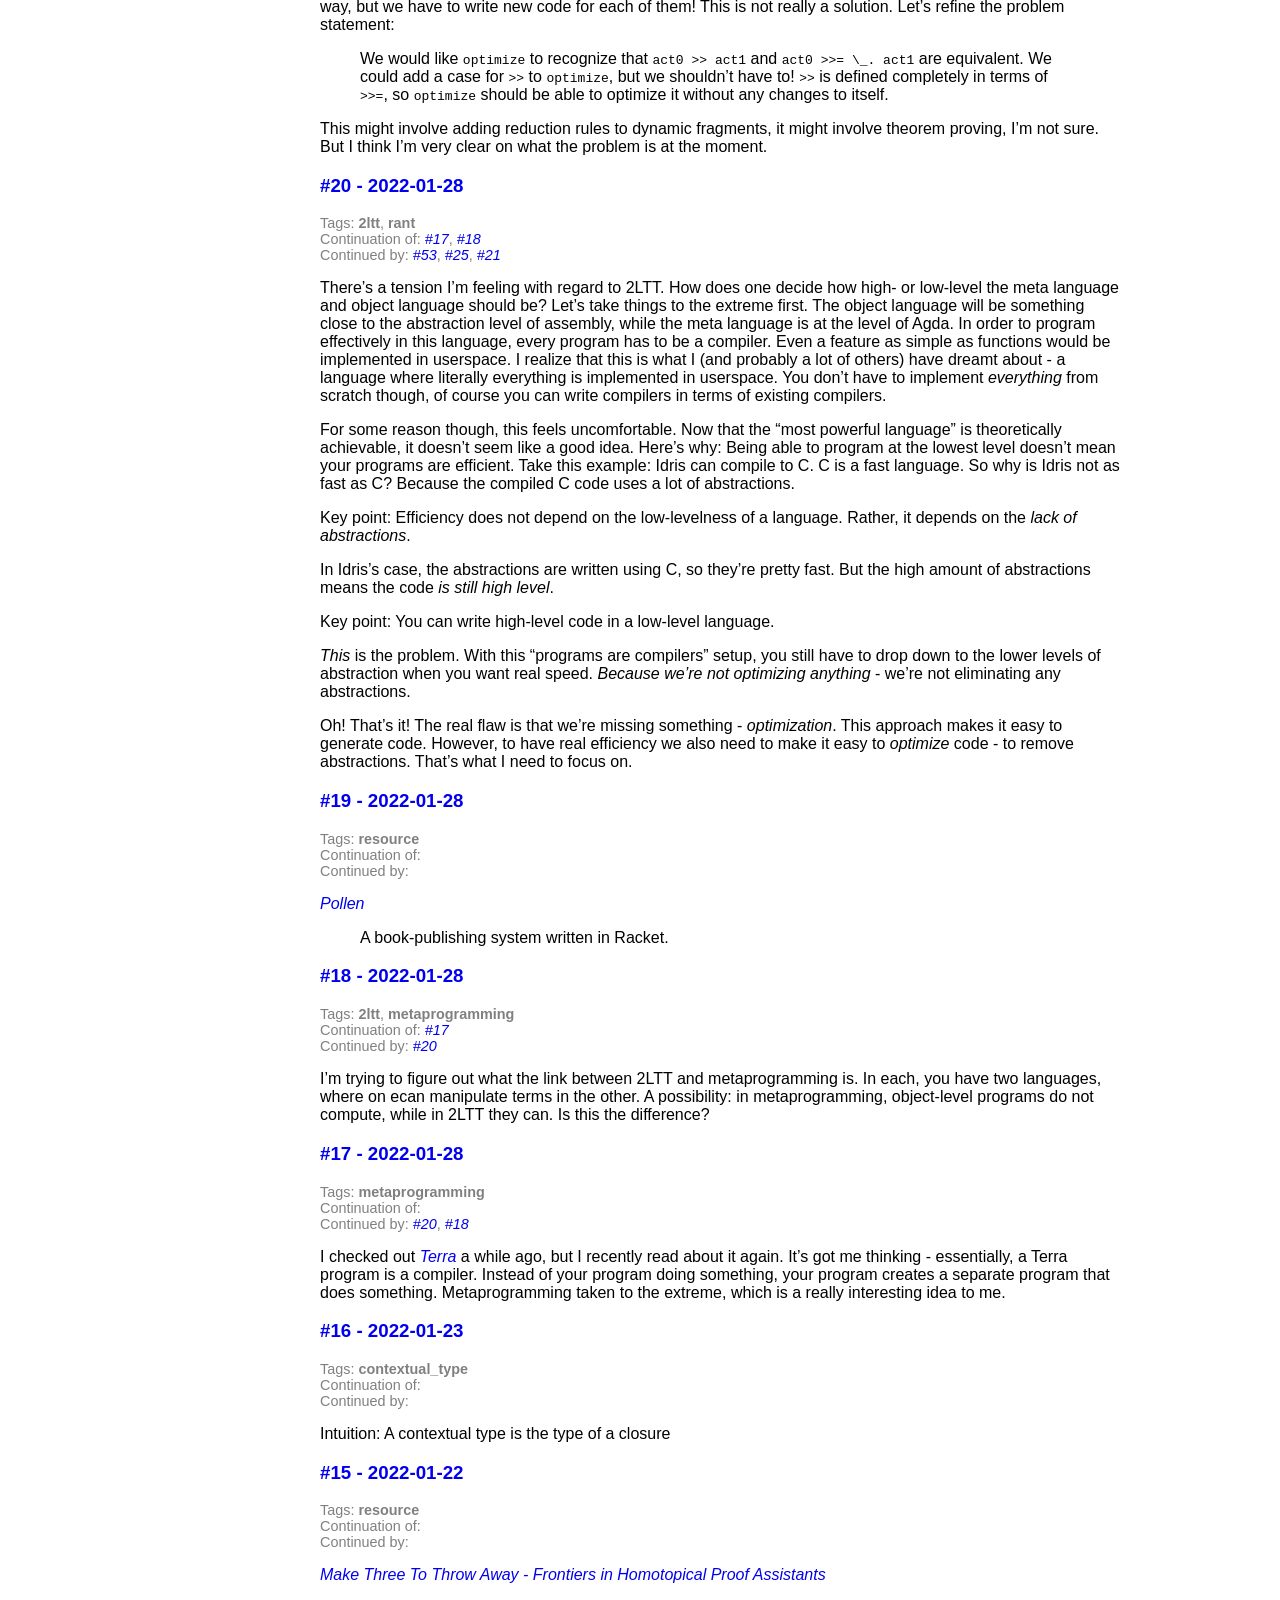
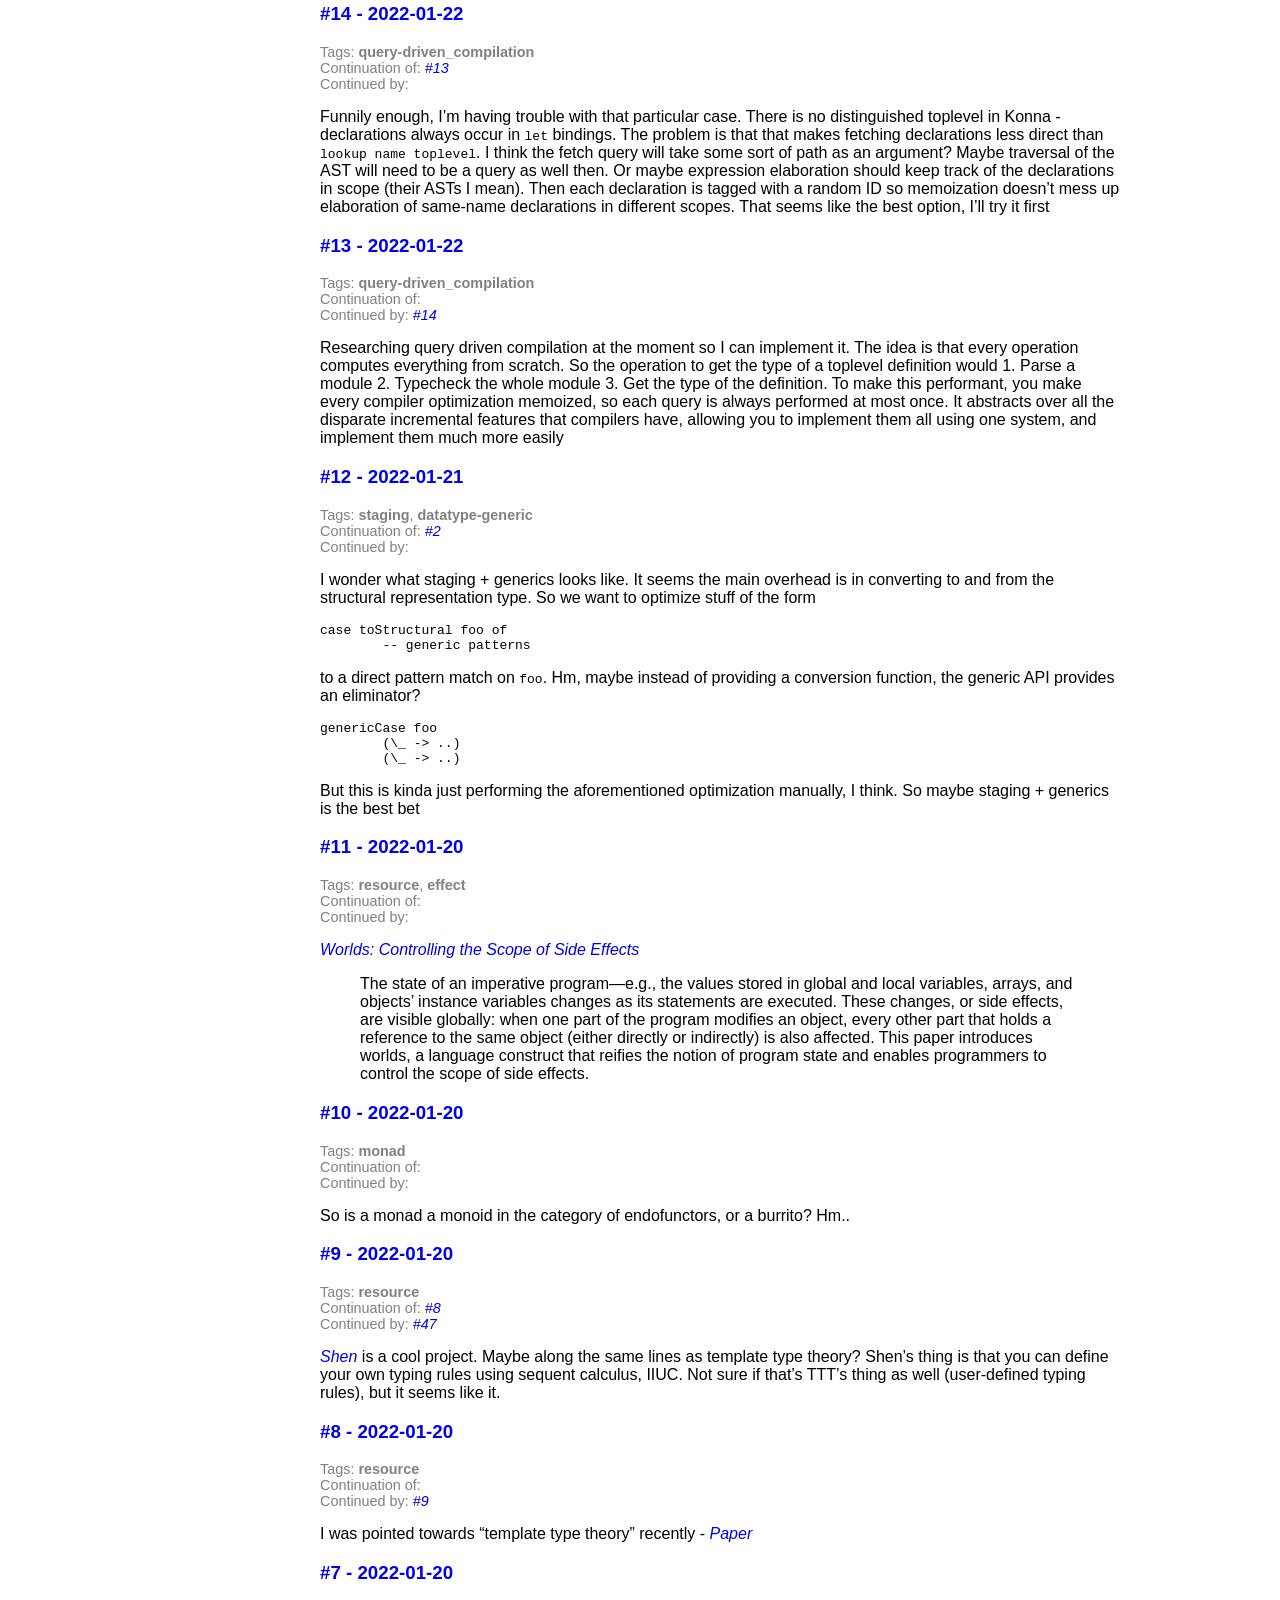
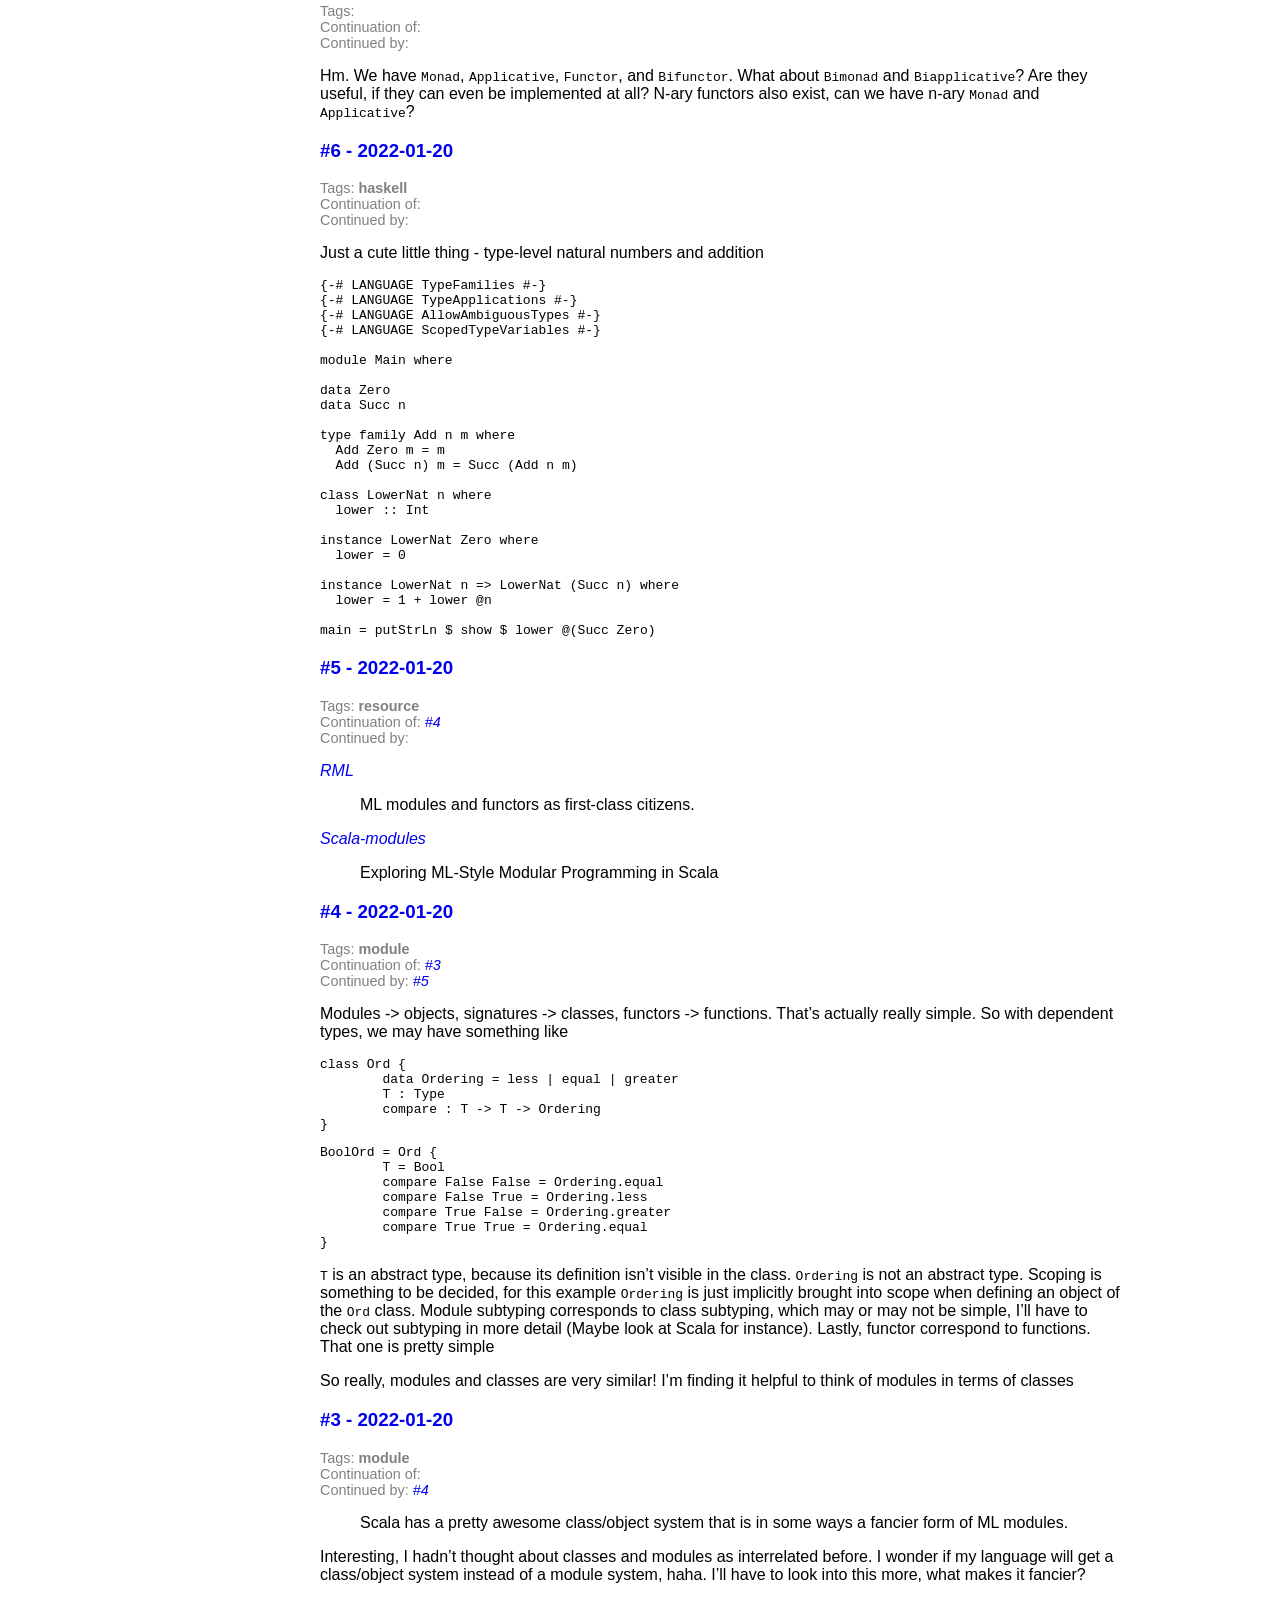
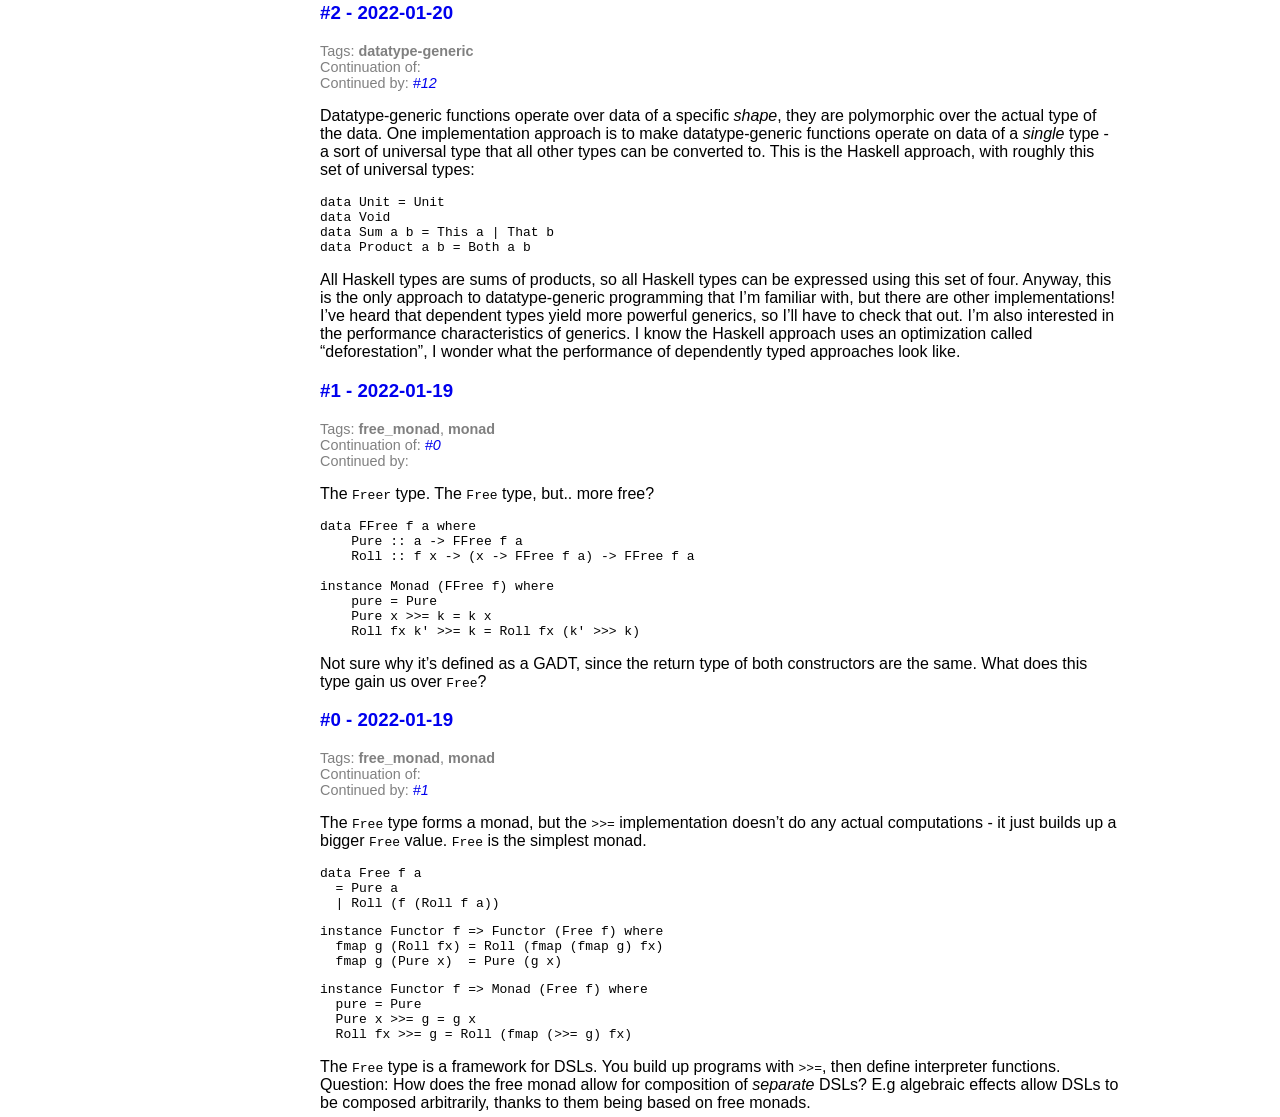
==== commit 208591f4: "Fixes" ====
--- a/notes.html
+++ b/notes.html
@@ -28,8 +28,9 @@
 Continuation of: <br>
 Continued by: 
 </footer>
-<p>I’ve realized that my implementation of metaprogramming in Konna had some major issues. Thankfully though, this realization has clarified a large portion of the design that I was unsure about. I had implement quotes as a type in the metalanguage, but not all its constructors had equivalents in the object language. This meant that I couldn’t implement splicing. To be specific: core terms all obviously had equivalents in the object language, but the low terms did not.</p>
+<p>I’ve realized that my implementation of metaprogramming in Konna had some major issues. Thankfully though, this realization has clarified a large portion of the design that I was unsure about. I had implemented quotes as a type in the metalanguage, but not all its constructors had equivalents in the object language, which meant that I couldn’t implement splicing. To be specific: core terms all obviously had equivalents in the object language, but the low terms did not.</p>
 <p>So, now what I need to do is add a new object language for low terms. Along with that, separate quoting and splicing for the two object languages. The cool thing about this is the low level can now be a fully fledged language.</p>
+<p>Does this mean my 2LTT is now <em>3</em>LTT, or just 2LTT with two parallel object levels?</p>
 
 
 <h3 id="59"><a href="/notes.html#59" class="note">#59 - 2022-04-15</a></h3>
@@ -38,7 +39,7 @@
 Continuation of: <br>
 Continued by: 
 </footer>
-<p>I need to add determinism checking to Konna, much like Mercury. The problem is that metaprograms can nondeterministically produce results that are spliced in object programs, meaning typechecking could be nondeterministic. Once the determinism system is in place, queries to be deterministic. I’ll also have to add a primitive for collecting the solutions to a query into a list, or something like that.</p>
+<p>I need to add determinism checking to Konna, much like Mercury. The problem is that metaprograms can nondeterministically produce results that are spliced in object programs, meaning typechecking could be nondeterministic. Once the determinism system is in place, it will be possible to enforce that queries produce a single result. I’ll also have to add a primitive for collecting the solutions to a query into a list, or something like that.</p>
 
 
 <h3 id="58"><a href="/notes.html#58" class="note">#58 - 2022-04-14</a></h3>
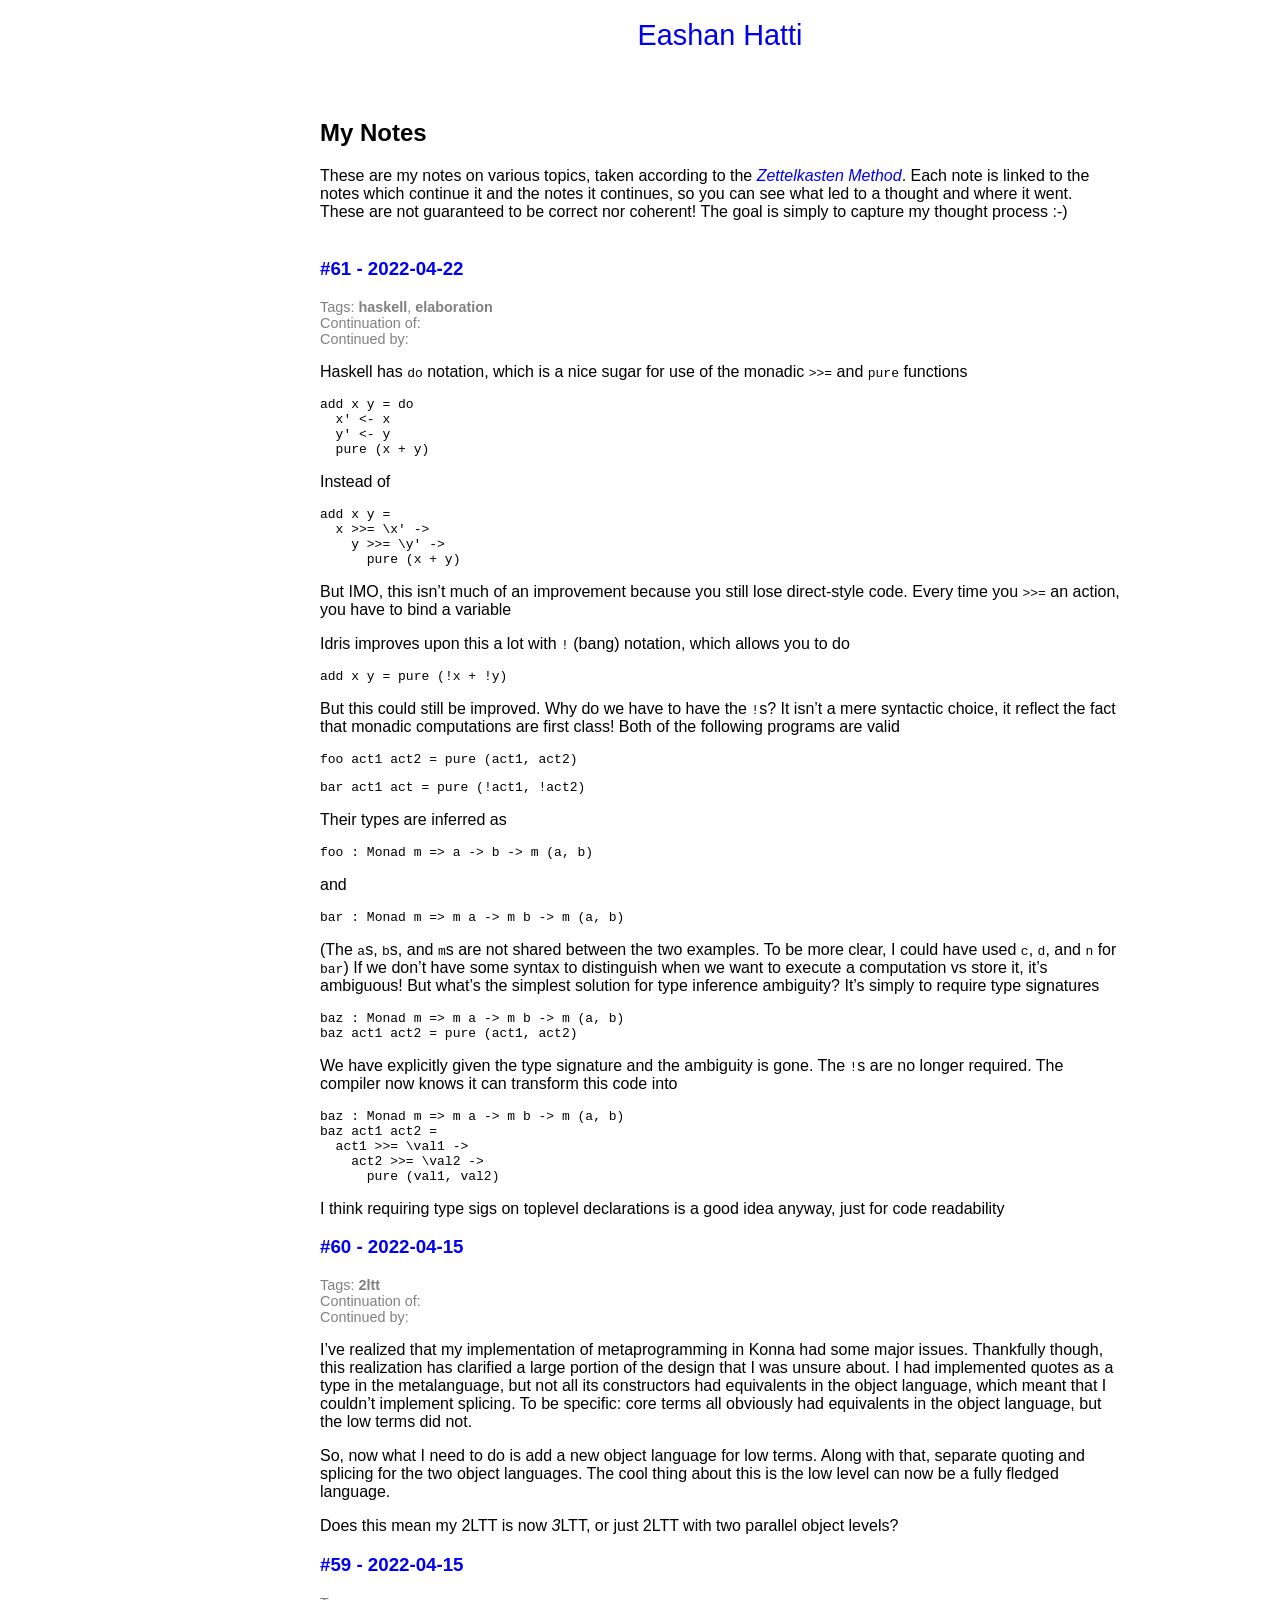
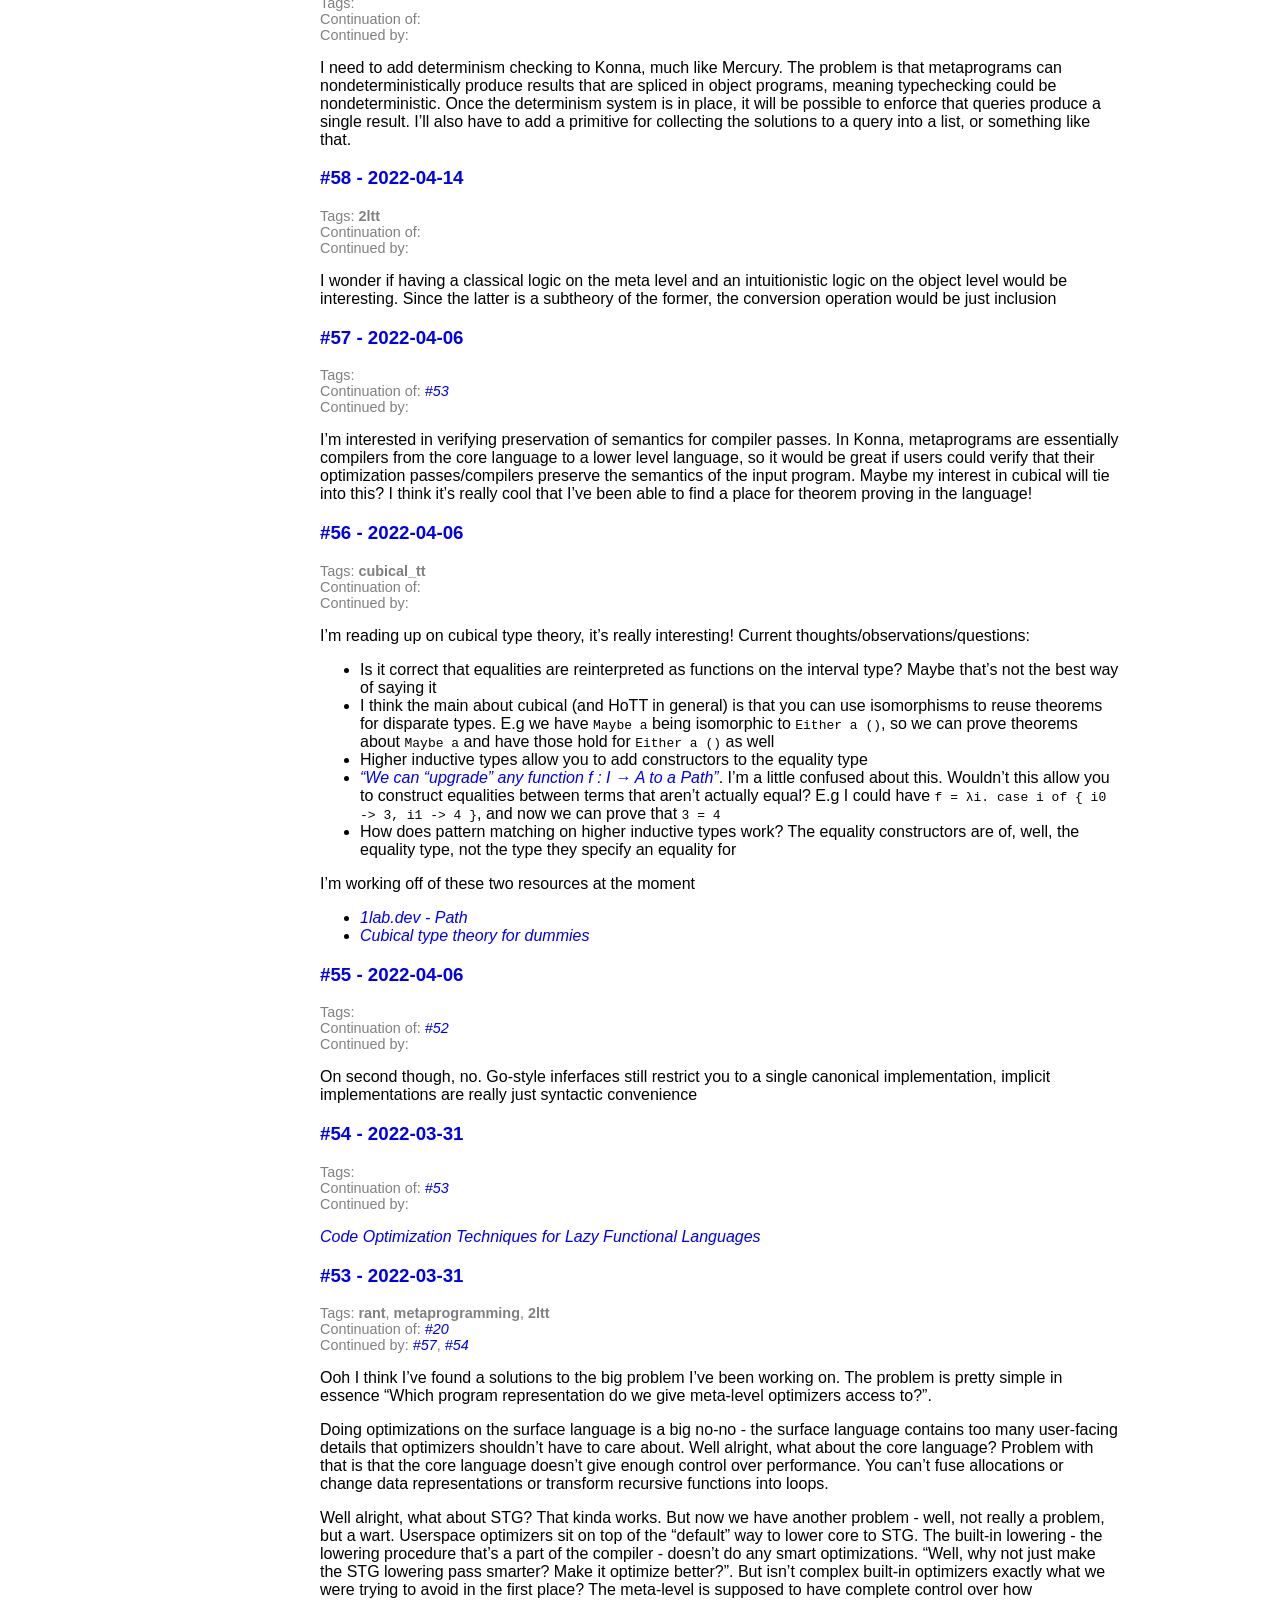
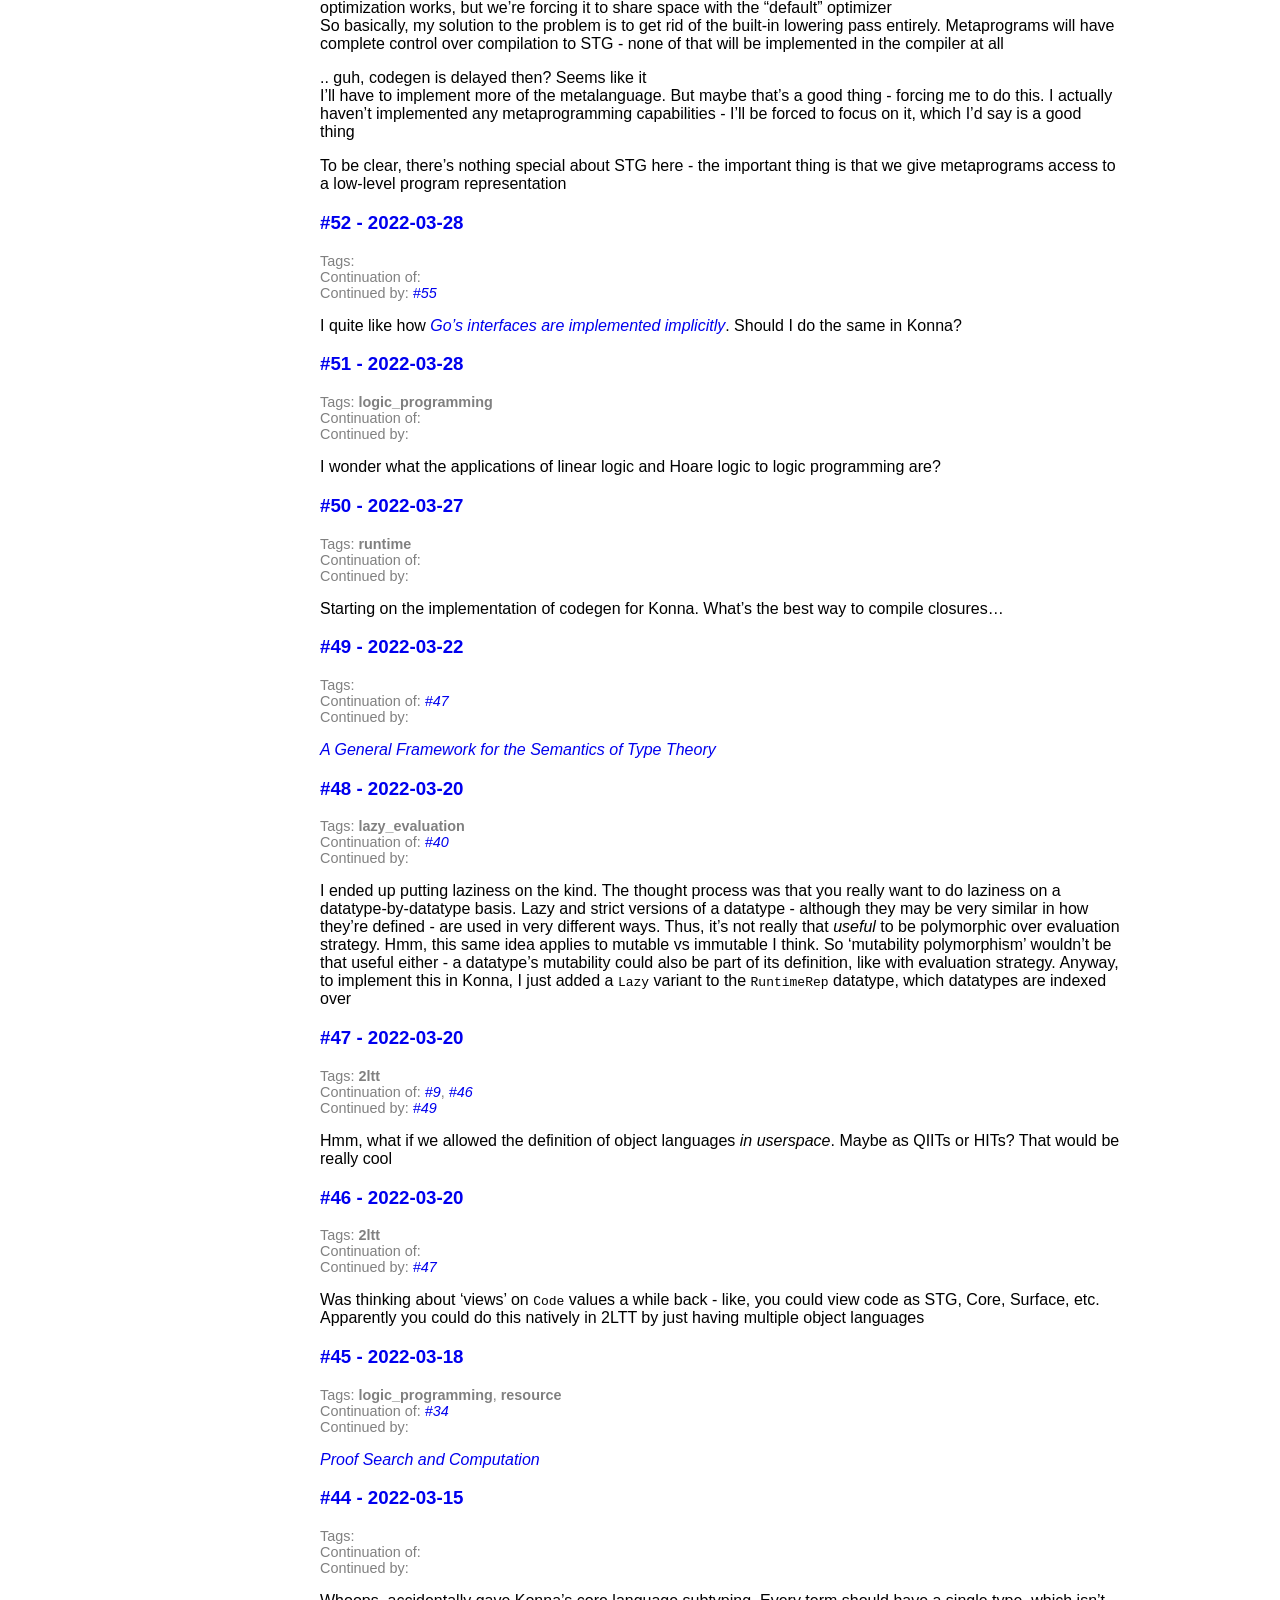
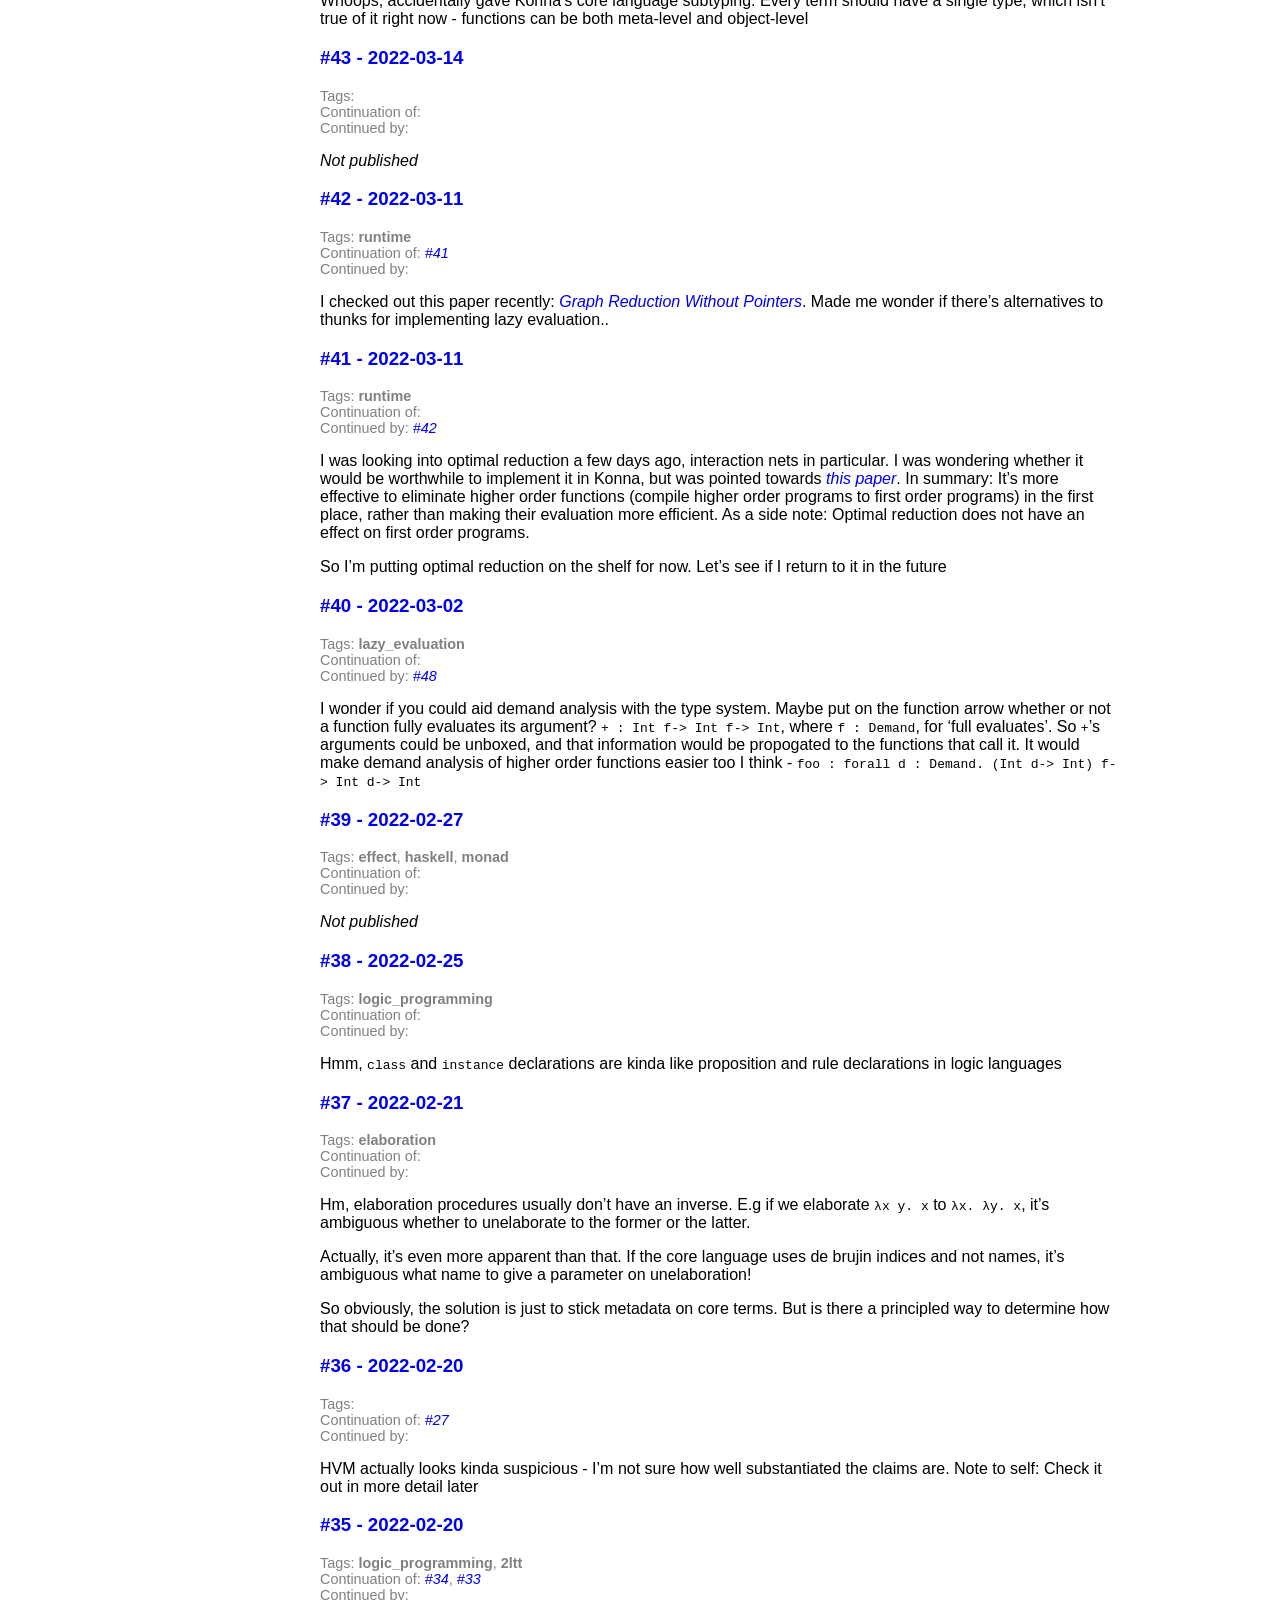
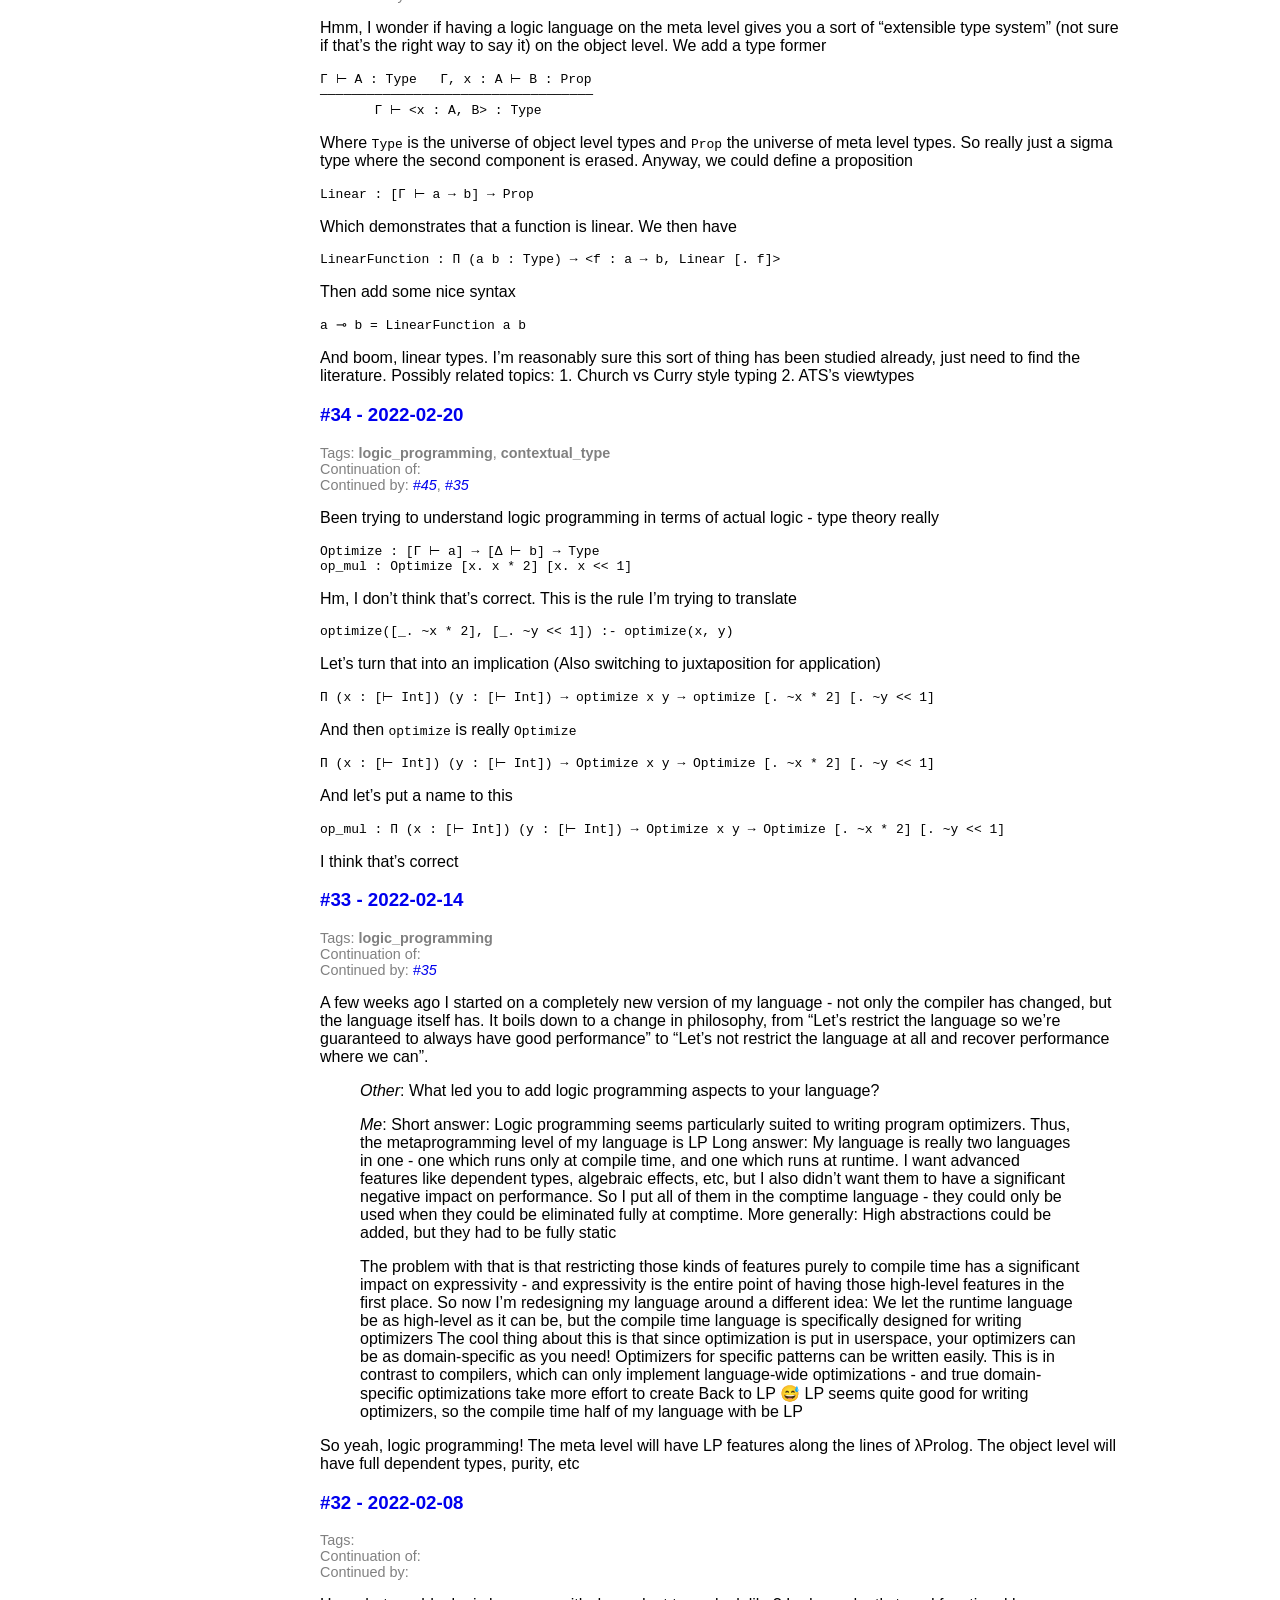
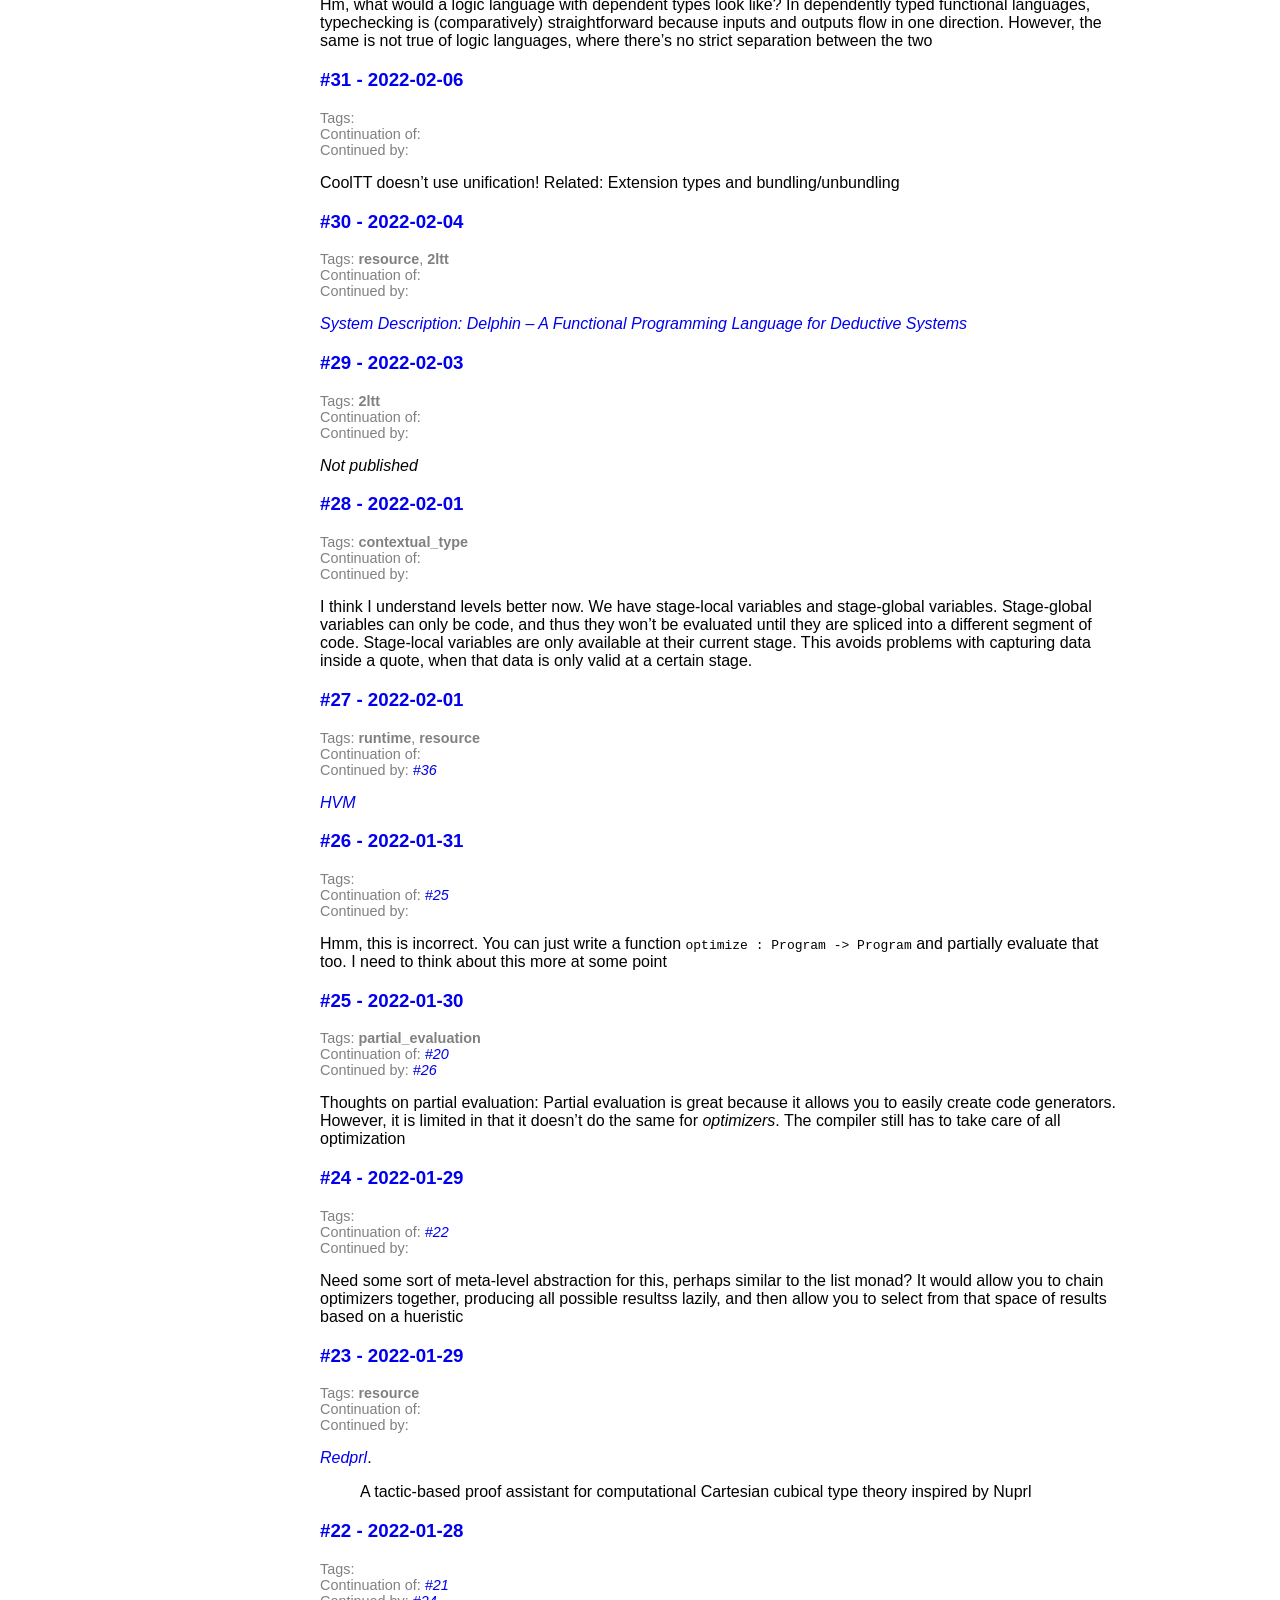
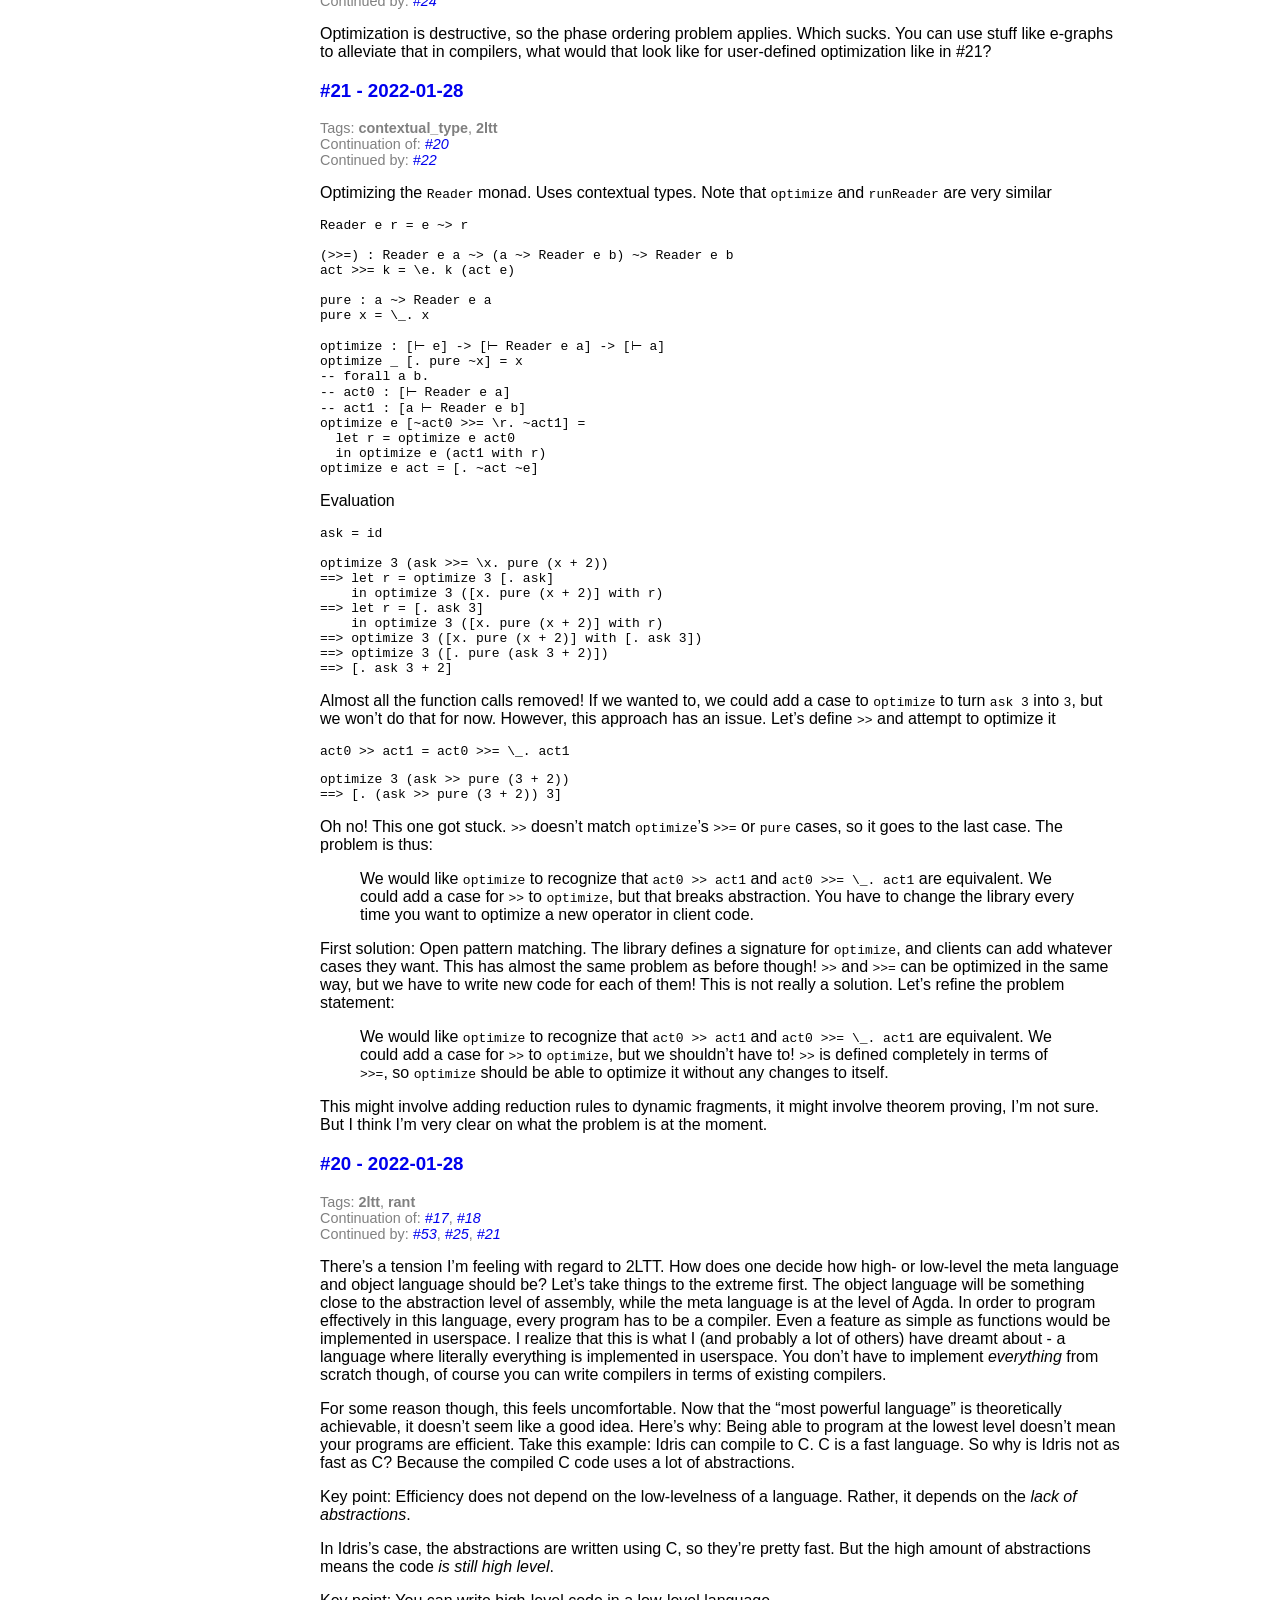
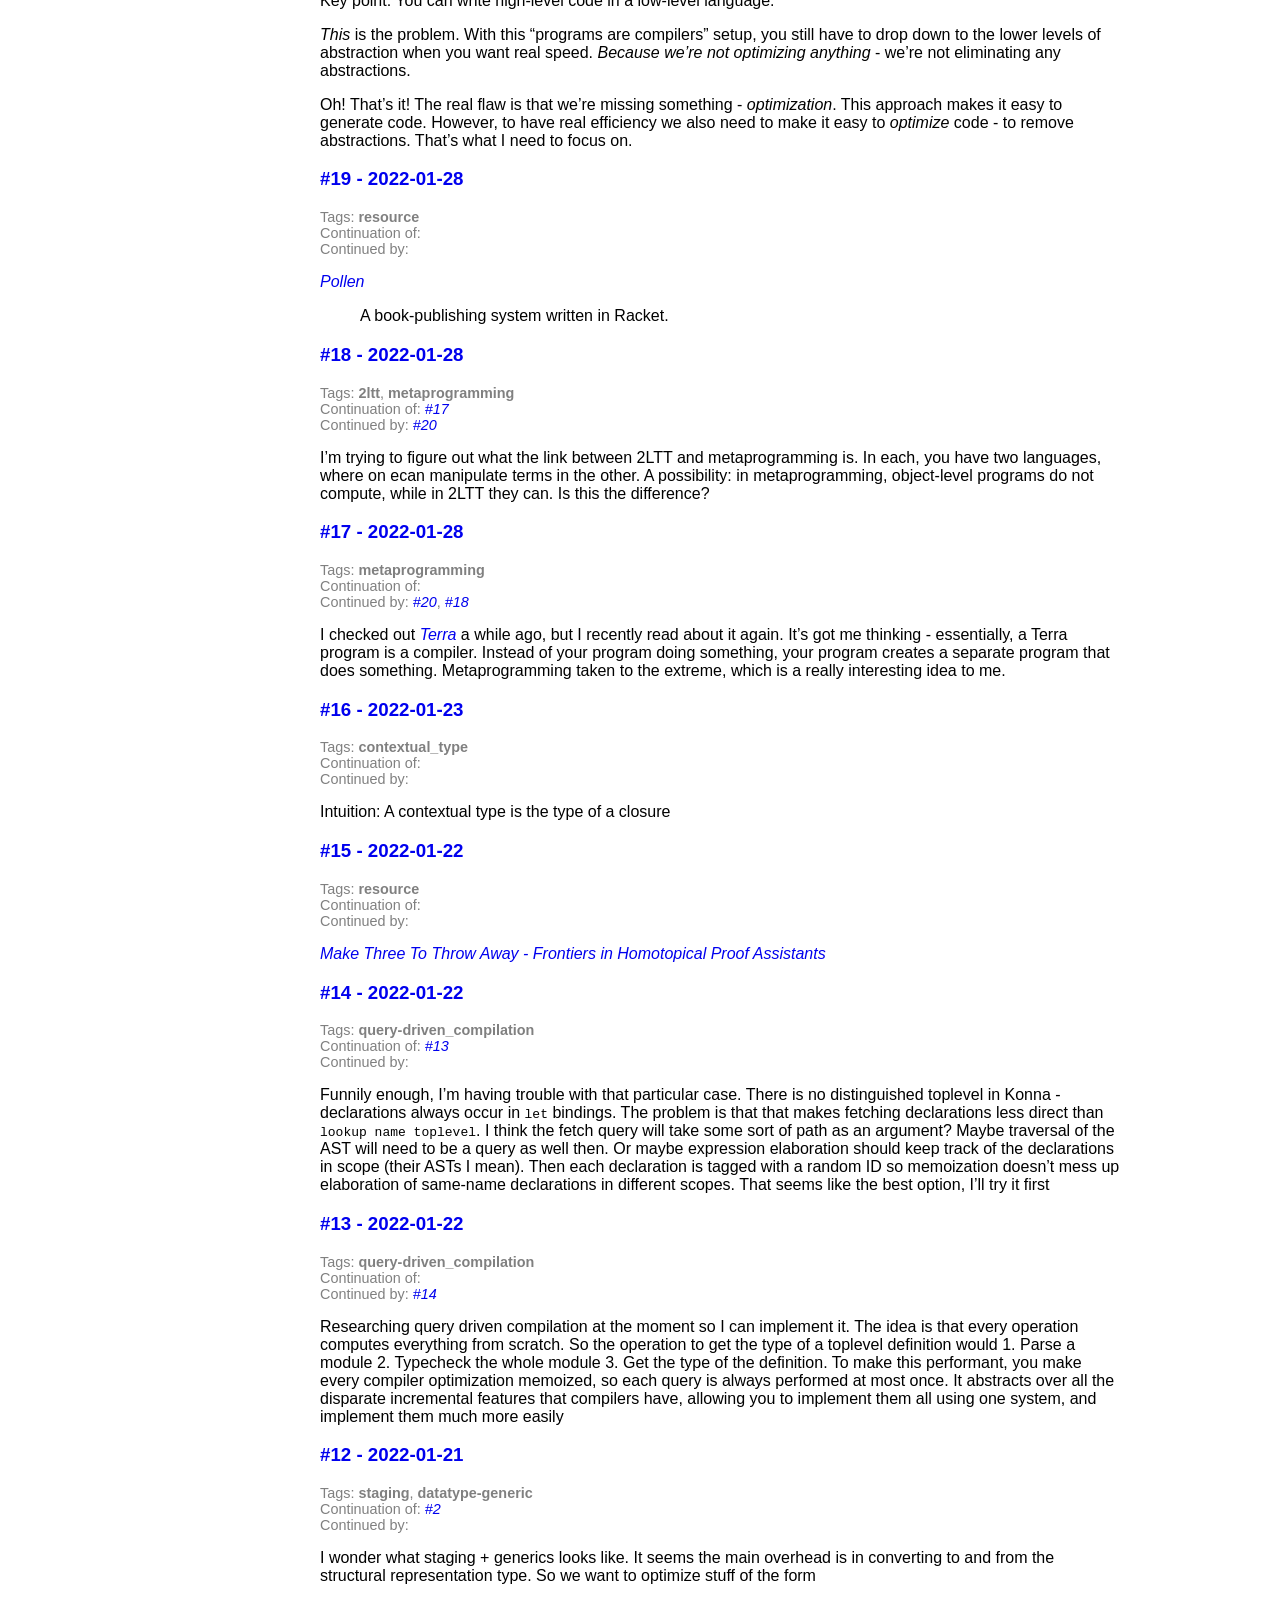
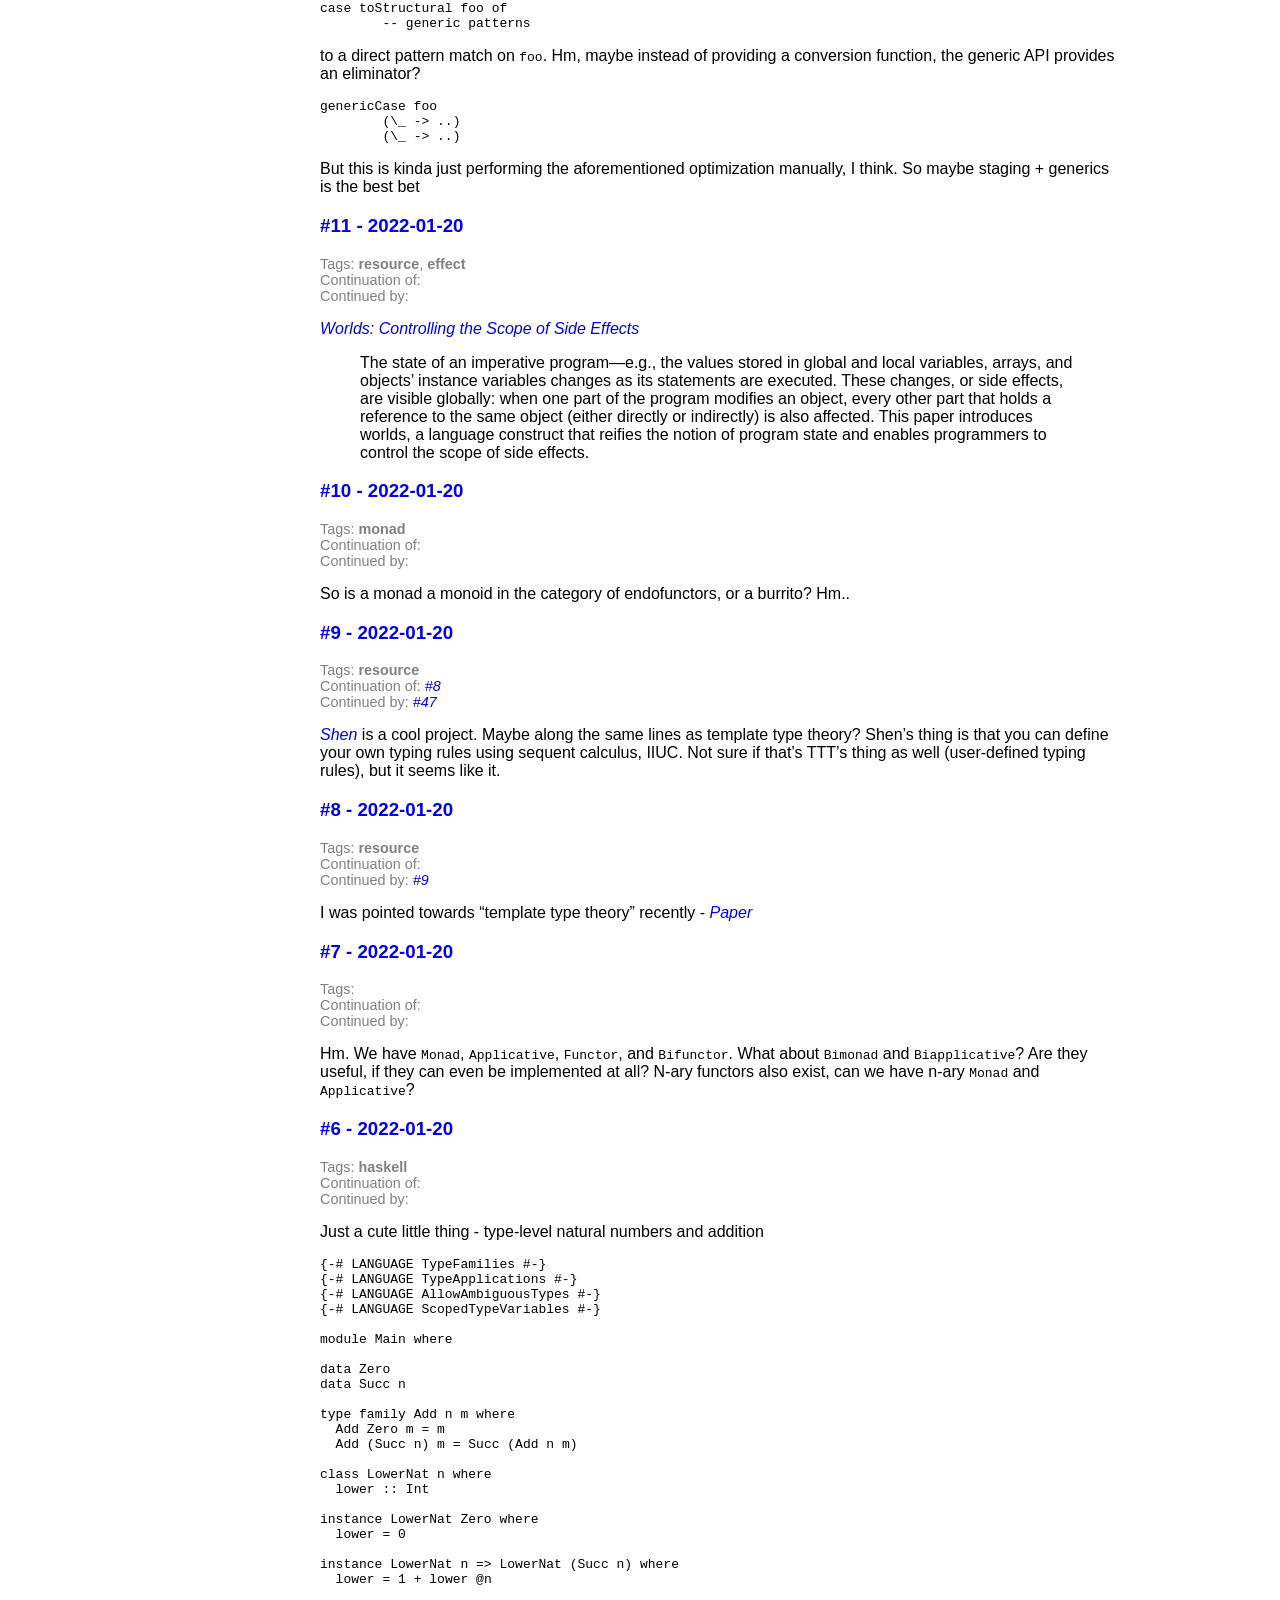
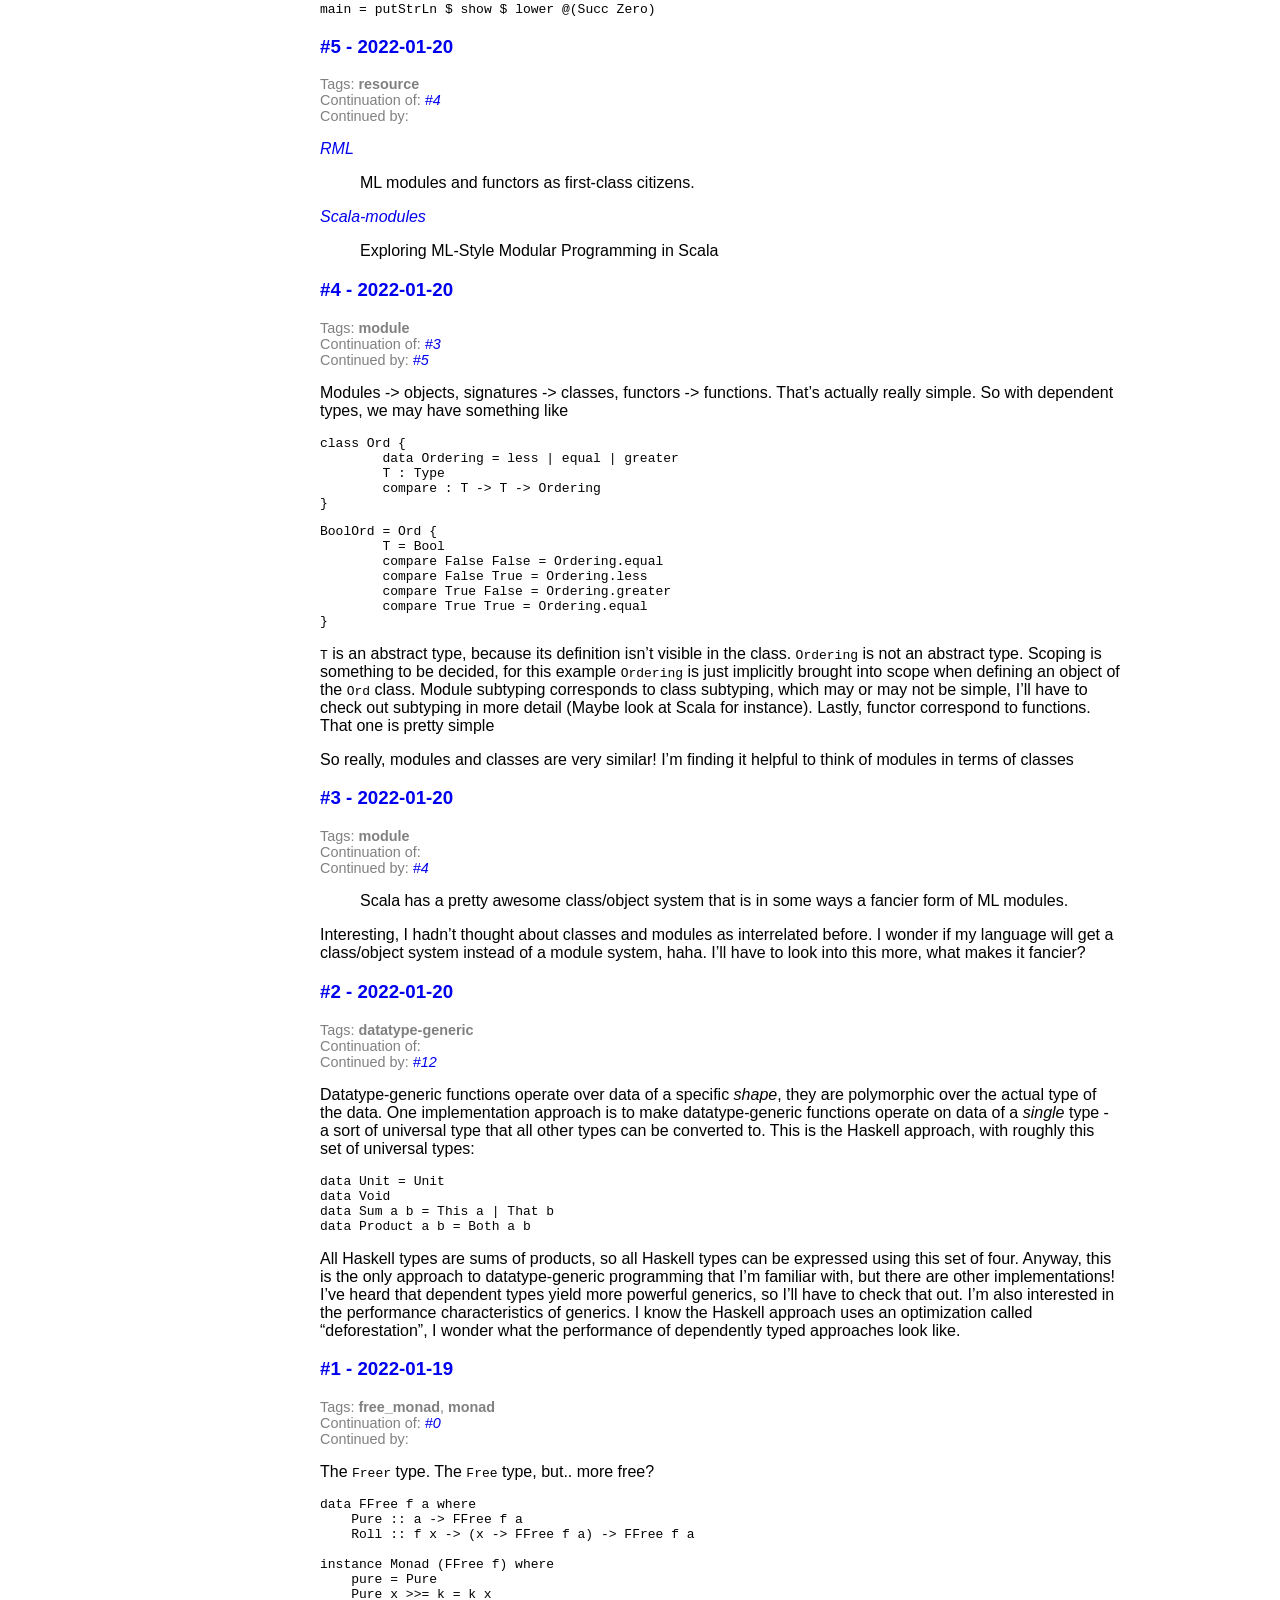
==== commit 78cd8f82: "Add note" ====
--- a/notes.html
+++ b/notes.html
@@ -20,6 +20,45 @@
 
 These are my notes on various topics, taken according to the <a href="https://en.wikipedia.org/wiki/Zettelkasten">Zettelkasten Method</a>. Each note is linked to the notes which continue it and the notes it continues, so you can see what led to a thought and where it went. These are not guaranteed to be correct nor coherent! The goal is simply to capture my thought process :-)
 <br><br>
+
+
+<h3 id="61"><a href="/notes.html#61" class="note">#61 - 2022-04-22</a></h3>
+<footer class="note">
+Tags: <strong class="tag">haskell</strong>, <strong class="tag">elaboration</strong><br>
+Continuation of: <br>
+Continued by: 
+</footer>
+<p>Haskell has <code>do</code> notation, which is a nice sugar for use of the monadic <code>&gt;&gt;=</code> and <code>pure</code> functions</p>
+<div class="sourceCode" id="cb1"><pre class="sourceCode hs"><code class="sourceCode haskell"><span id="cb1-1"><a href="#cb1-1" aria-hidden="true" tabindex="-1"></a>add x y <span class="ot">=</span> <span class="kw">do</span></span>
+<span id="cb1-2"><a href="#cb1-2" aria-hidden="true" tabindex="-1"></a>  x&#39; <span class="ot">&lt;-</span> x</span>
+<span id="cb1-3"><a href="#cb1-3" aria-hidden="true" tabindex="-1"></a>  y&#39; <span class="ot">&lt;-</span> y</span>
+<span id="cb1-4"><a href="#cb1-4" aria-hidden="true" tabindex="-1"></a>  <span class="fu">pure</span> (x <span class="op">+</span> y)</span></code></pre></div>
+<p>Instead of</p>
+<div class="sourceCode" id="cb2"><pre class="sourceCode hs"><code class="sourceCode haskell"><span id="cb2-1"><a href="#cb2-1" aria-hidden="true" tabindex="-1"></a>add x y <span class="ot">=</span></span>
+<span id="cb2-2"><a href="#cb2-2" aria-hidden="true" tabindex="-1"></a>  x <span class="op">&gt;&gt;=</span> \x&#39; <span class="ot">-&gt;</span></span>
+<span id="cb2-3"><a href="#cb2-3" aria-hidden="true" tabindex="-1"></a>    y <span class="op">&gt;&gt;=</span> \y&#39; <span class="ot">-&gt;</span></span>
+<span id="cb2-4"><a href="#cb2-4" aria-hidden="true" tabindex="-1"></a>      <span class="fu">pure</span> (x <span class="op">+</span> y)</span></code></pre></div>
+<p>But IMO, this isn’t much of an improvement because you still lose direct-style code. Every time you <code>&gt;&gt;=</code> an action, you have to bind a variable</p>
+<p>Idris improves upon this a lot with <code>!</code> (bang) notation, which allows you to do</p>
+<div class="sourceCode" id="cb3"><pre class="sourceCode hs"><code class="sourceCode haskell"><span id="cb3-1"><a href="#cb3-1" aria-hidden="true" tabindex="-1"></a>add x y <span class="ot">=</span> <span class="fu">pure</span> (<span class="op">!</span>x <span class="op">+</span> <span class="op">!</span>y)</span></code></pre></div>
+<p>But this could still be improved. Why do we have to have the <code>!</code>s? It isn’t a mere syntactic choice, it reflect the fact that monadic computations are first class! Both of the following programs are valid</p>
+<div class="sourceCode" id="cb4"><pre class="sourceCode hs"><code class="sourceCode haskell"><span id="cb4-1"><a href="#cb4-1" aria-hidden="true" tabindex="-1"></a>foo act1 act2 <span class="ot">=</span> <span class="fu">pure</span> (act1, act2)</span></code></pre></div>
+<div class="sourceCode" id="cb5"><pre class="sourceCode hs"><code class="sourceCode haskell"><span id="cb5-1"><a href="#cb5-1" aria-hidden="true" tabindex="-1"></a>bar act1 act <span class="ot">=</span> <span class="fu">pure</span> (<span class="op">!</span>act1, <span class="op">!</span>act2)</span></code></pre></div>
+<p>Their types are inferred as</p>
+<div class="sourceCode" id="cb6"><pre class="sourceCode hs"><code class="sourceCode haskell"><span id="cb6-1"><a href="#cb6-1" aria-hidden="true" tabindex="-1"></a>foo <span class="op">:</span> <span class="dt">Monad</span> m <span class="ot">=&gt;</span> a <span class="ot">-&gt;</span> b <span class="ot">-&gt;</span> m (a, b)</span></code></pre></div>
+<p>and</p>
+<div class="sourceCode" id="cb7"><pre class="sourceCode hs"><code class="sourceCode haskell"><span id="cb7-1"><a href="#cb7-1" aria-hidden="true" tabindex="-1"></a>bar <span class="op">:</span> <span class="dt">Monad</span> m <span class="ot">=&gt;</span> m a <span class="ot">-&gt;</span> m b <span class="ot">-&gt;</span> m (a, b)</span></code></pre></div>
+<p>(The <code>a</code>s, <code>b</code>s, and <code>m</code>s are not shared between the two examples. To be more clear, I could have used <code>c</code>, <code>d</code>, and <code>n</code> for <code>bar</code>)
+If we don’t have some syntax to distinguish when we want to execute a computation vs store it, it’s ambiguous! But what’s the simplest solution for type inference ambiguity? It’s simply to require type signatures</p>
+<div class="sourceCode" id="cb8"><pre class="sourceCode hs"><code class="sourceCode haskell"><span id="cb8-1"><a href="#cb8-1" aria-hidden="true" tabindex="-1"></a>baz <span class="op">:</span> <span class="dt">Monad</span> m <span class="ot">=&gt;</span> m a <span class="ot">-&gt;</span> m b <span class="ot">-&gt;</span> m (a, b)</span>
+<span id="cb8-2"><a href="#cb8-2" aria-hidden="true" tabindex="-1"></a>baz act1 act2 <span class="ot">=</span> <span class="fu">pure</span> (act1, act2)</span></code></pre></div>
+<p>We have explicitly given the type signature and the ambiguity is gone. The <code>!</code>s are no longer required. The compiler now knows it can transform this code into</p>
+<div class="sourceCode" id="cb9"><pre class="sourceCode hs"><code class="sourceCode haskell"><span id="cb9-1"><a href="#cb9-1" aria-hidden="true" tabindex="-1"></a>baz <span class="op">:</span> <span class="dt">Monad</span> m <span class="ot">=&gt;</span> m a <span class="ot">-&gt;</span> m b <span class="ot">-&gt;</span> m (a, b)</span>
+<span id="cb9-2"><a href="#cb9-2" aria-hidden="true" tabindex="-1"></a>baz act1 act2 <span class="ot">=</span></span>
+<span id="cb9-3"><a href="#cb9-3" aria-hidden="true" tabindex="-1"></a>  act1 <span class="op">&gt;&gt;=</span> \val1 <span class="ot">-&gt;</span></span>
+<span id="cb9-4"><a href="#cb9-4" aria-hidden="true" tabindex="-1"></a>    act2 <span class="op">&gt;&gt;=</span> \val2 <span class="ot">-&gt;</span></span>
+<span id="cb9-5"><a href="#cb9-5" aria-hidden="true" tabindex="-1"></a>      <span class="fu">pure</span> (val1, val2)</span></code></pre></div>
+<p>I think requiring type sigs on toplevel declarations is a good idea anyway, just for code readability</p>
 
 
 <h3 id="60"><a href="/notes.html#60" class="note">#60 - 2022-04-15</a></h3>
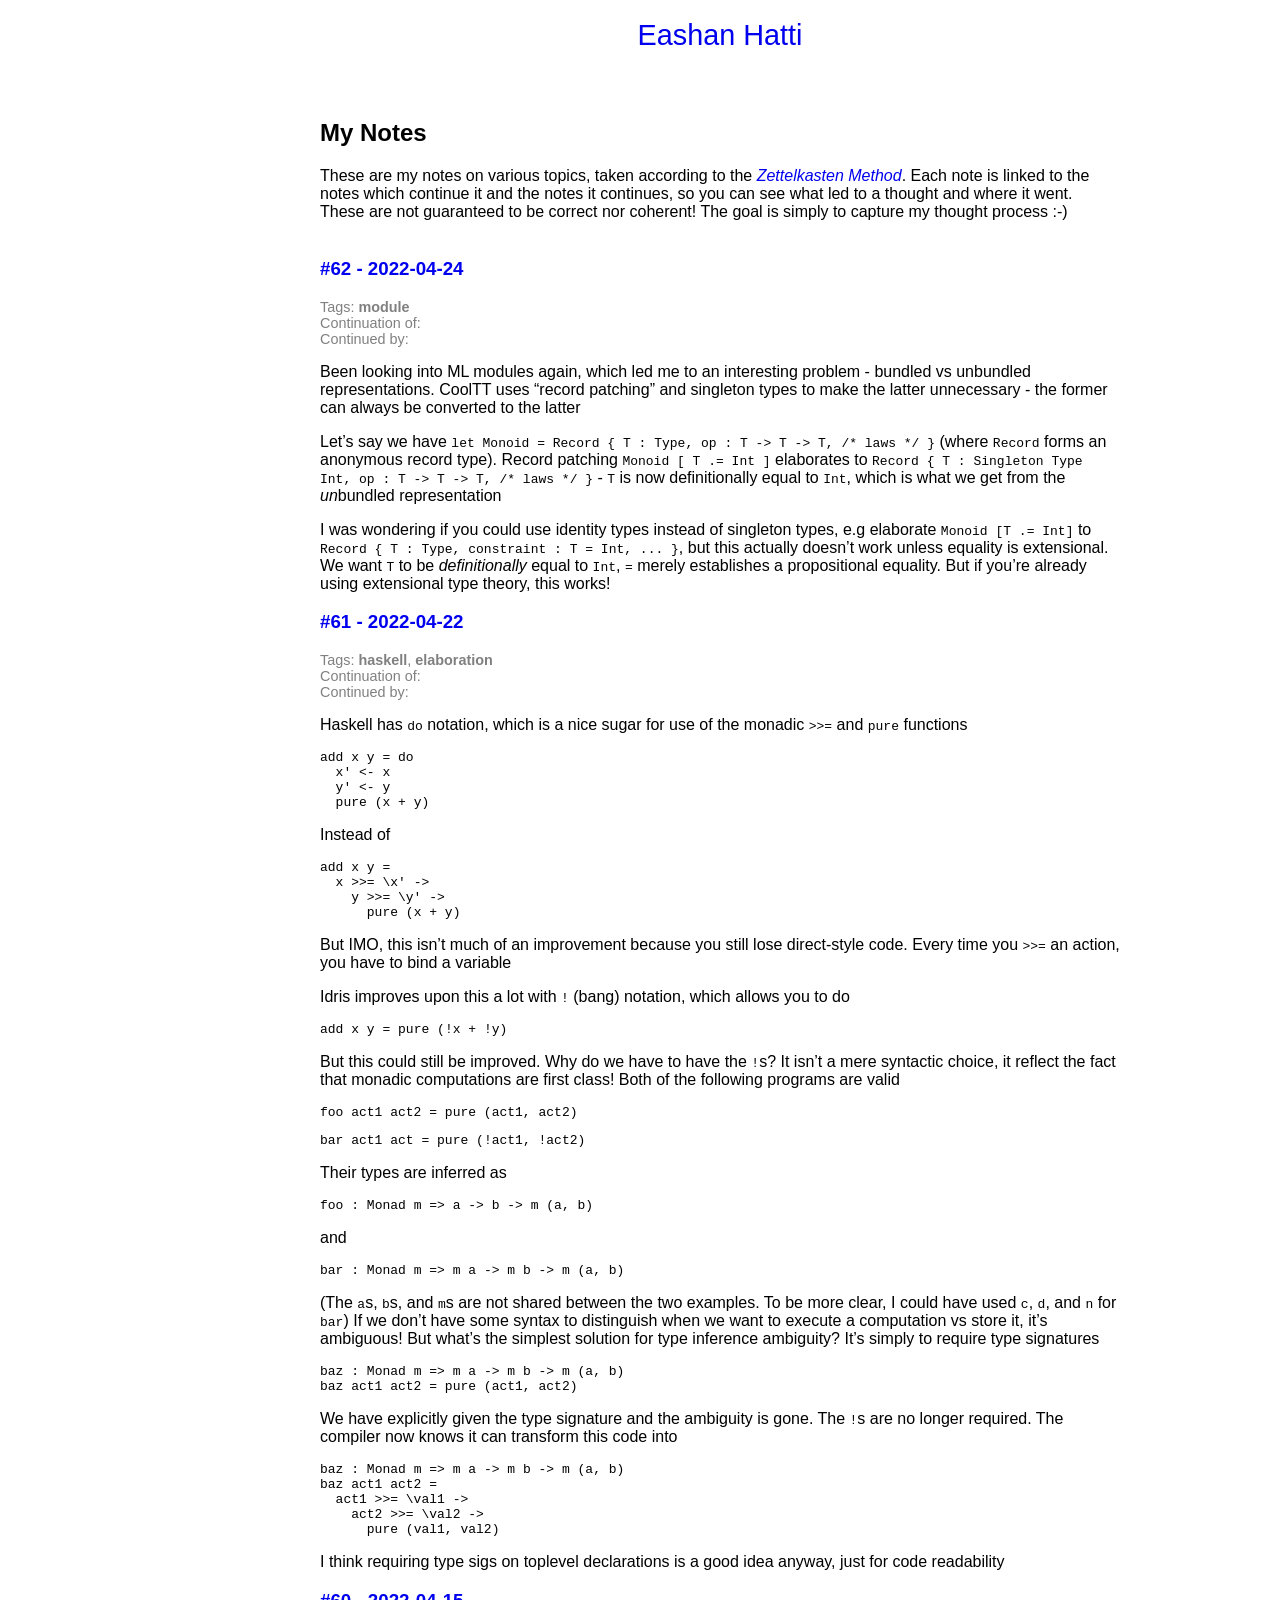
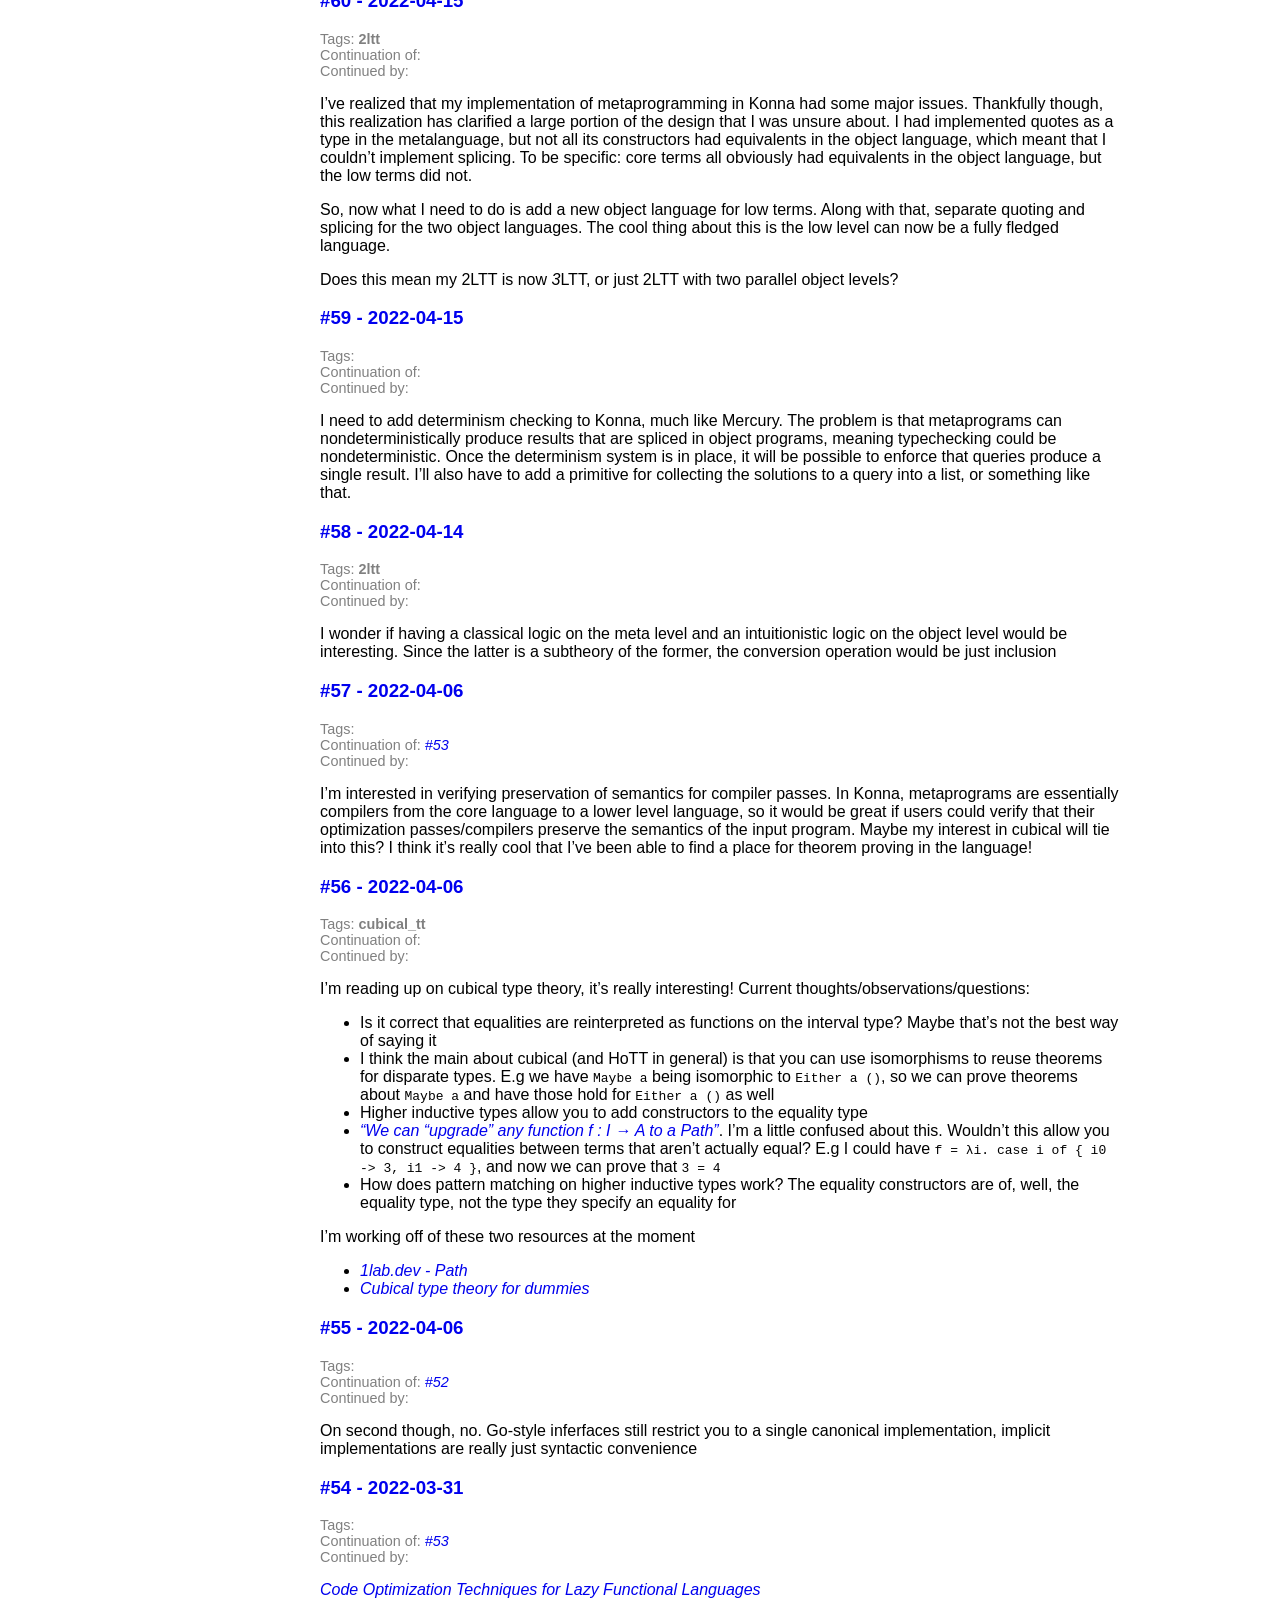
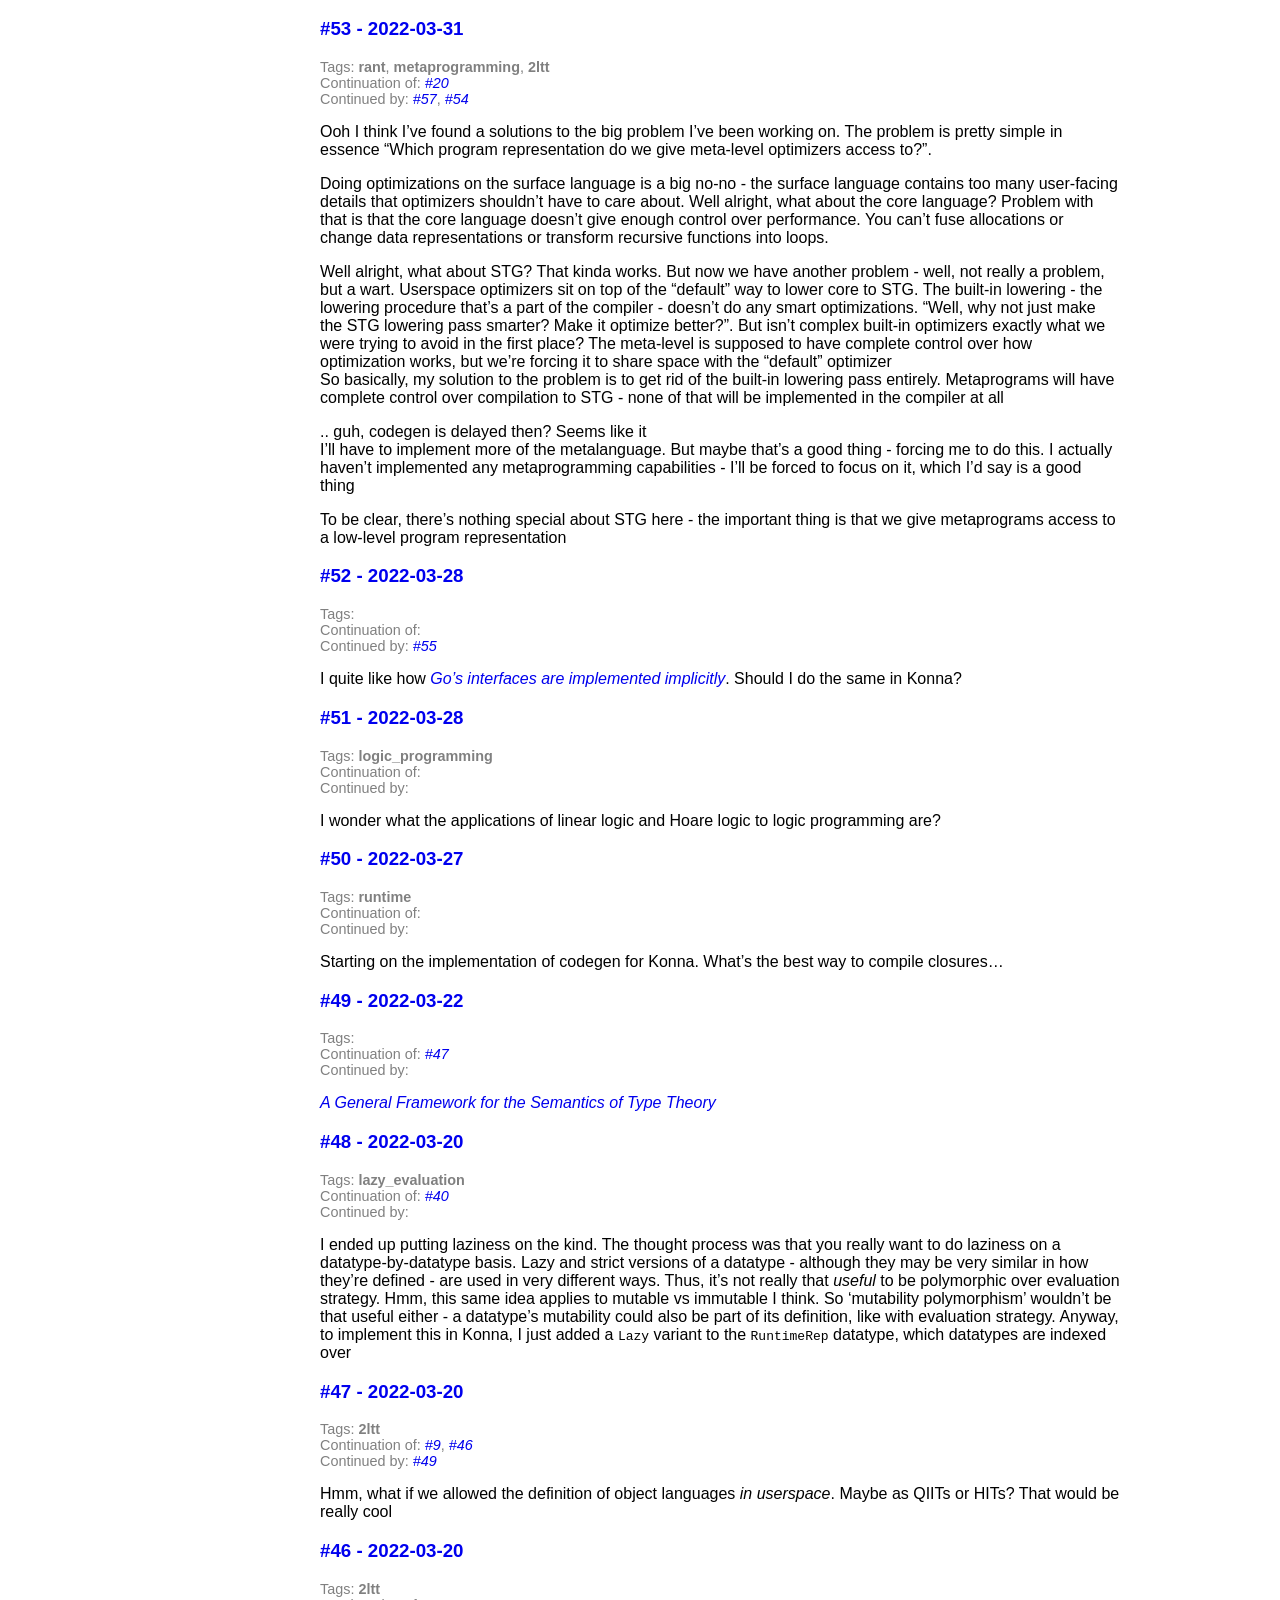
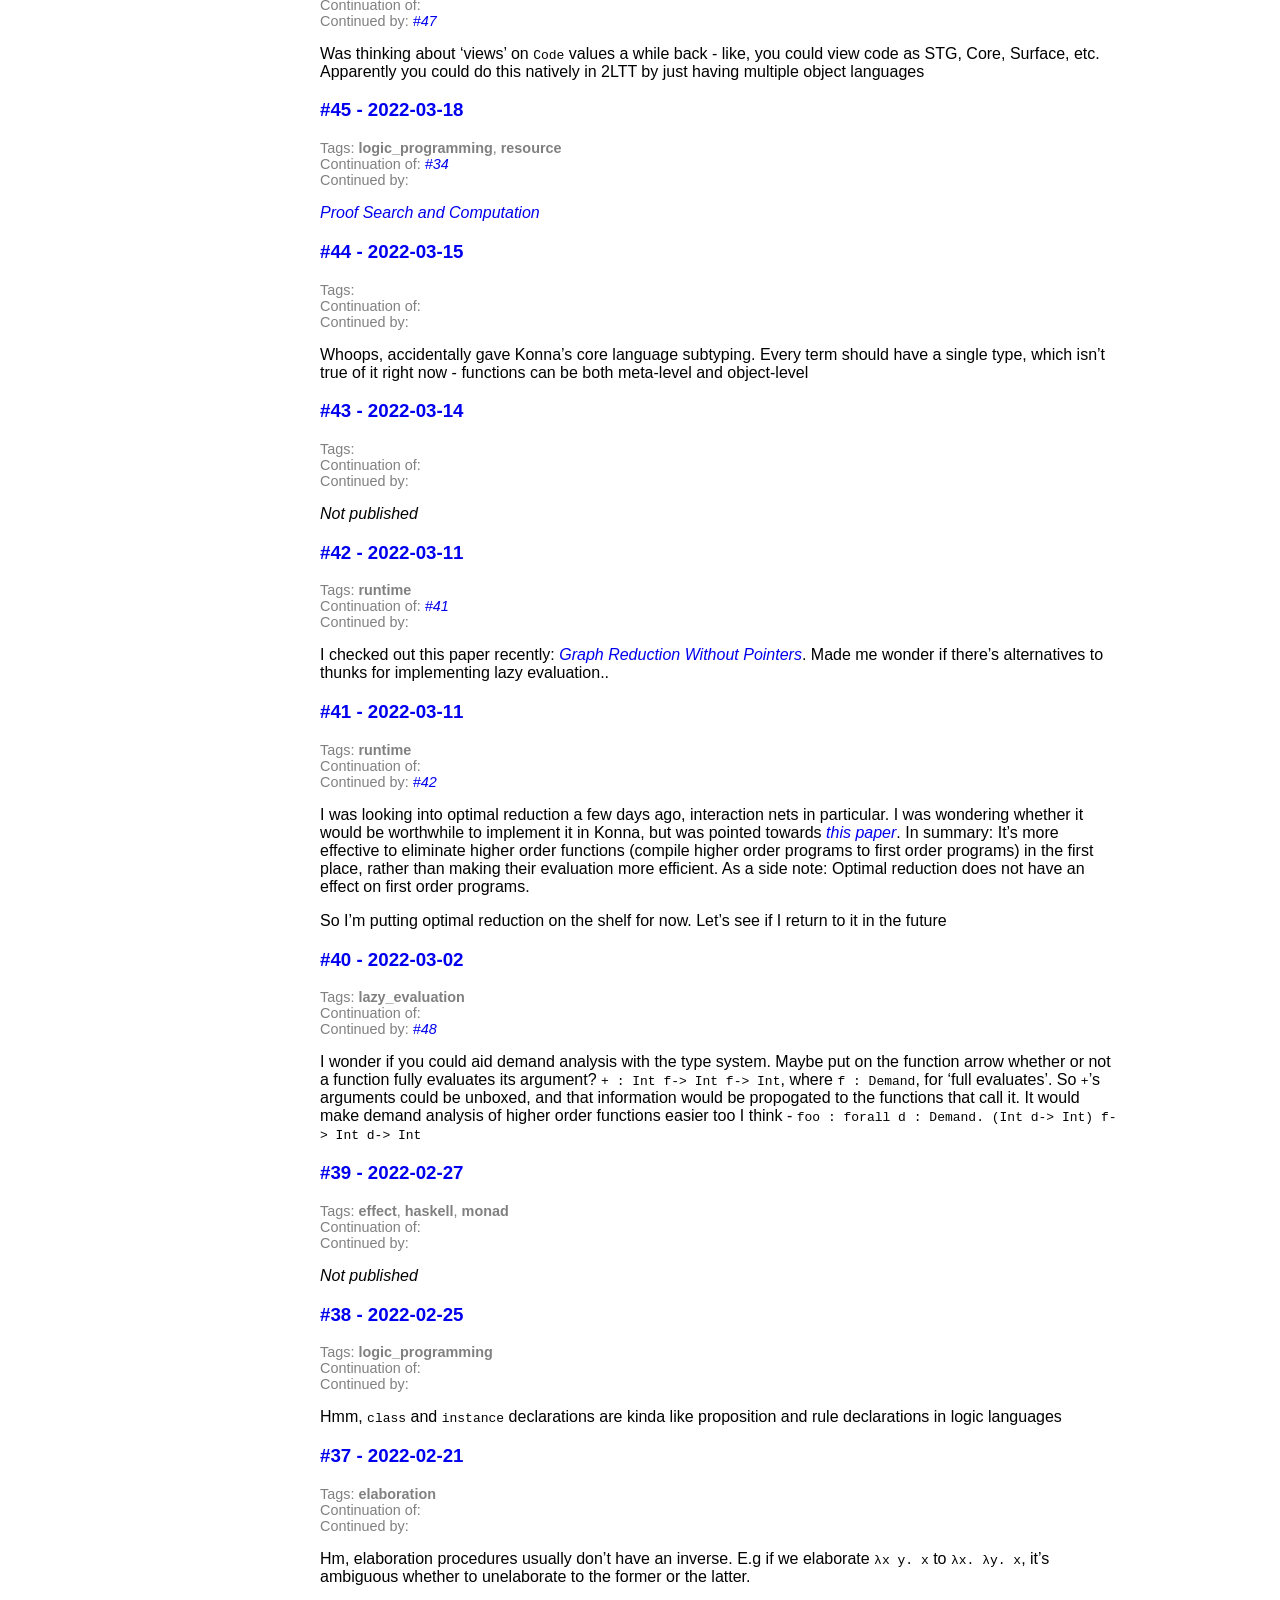
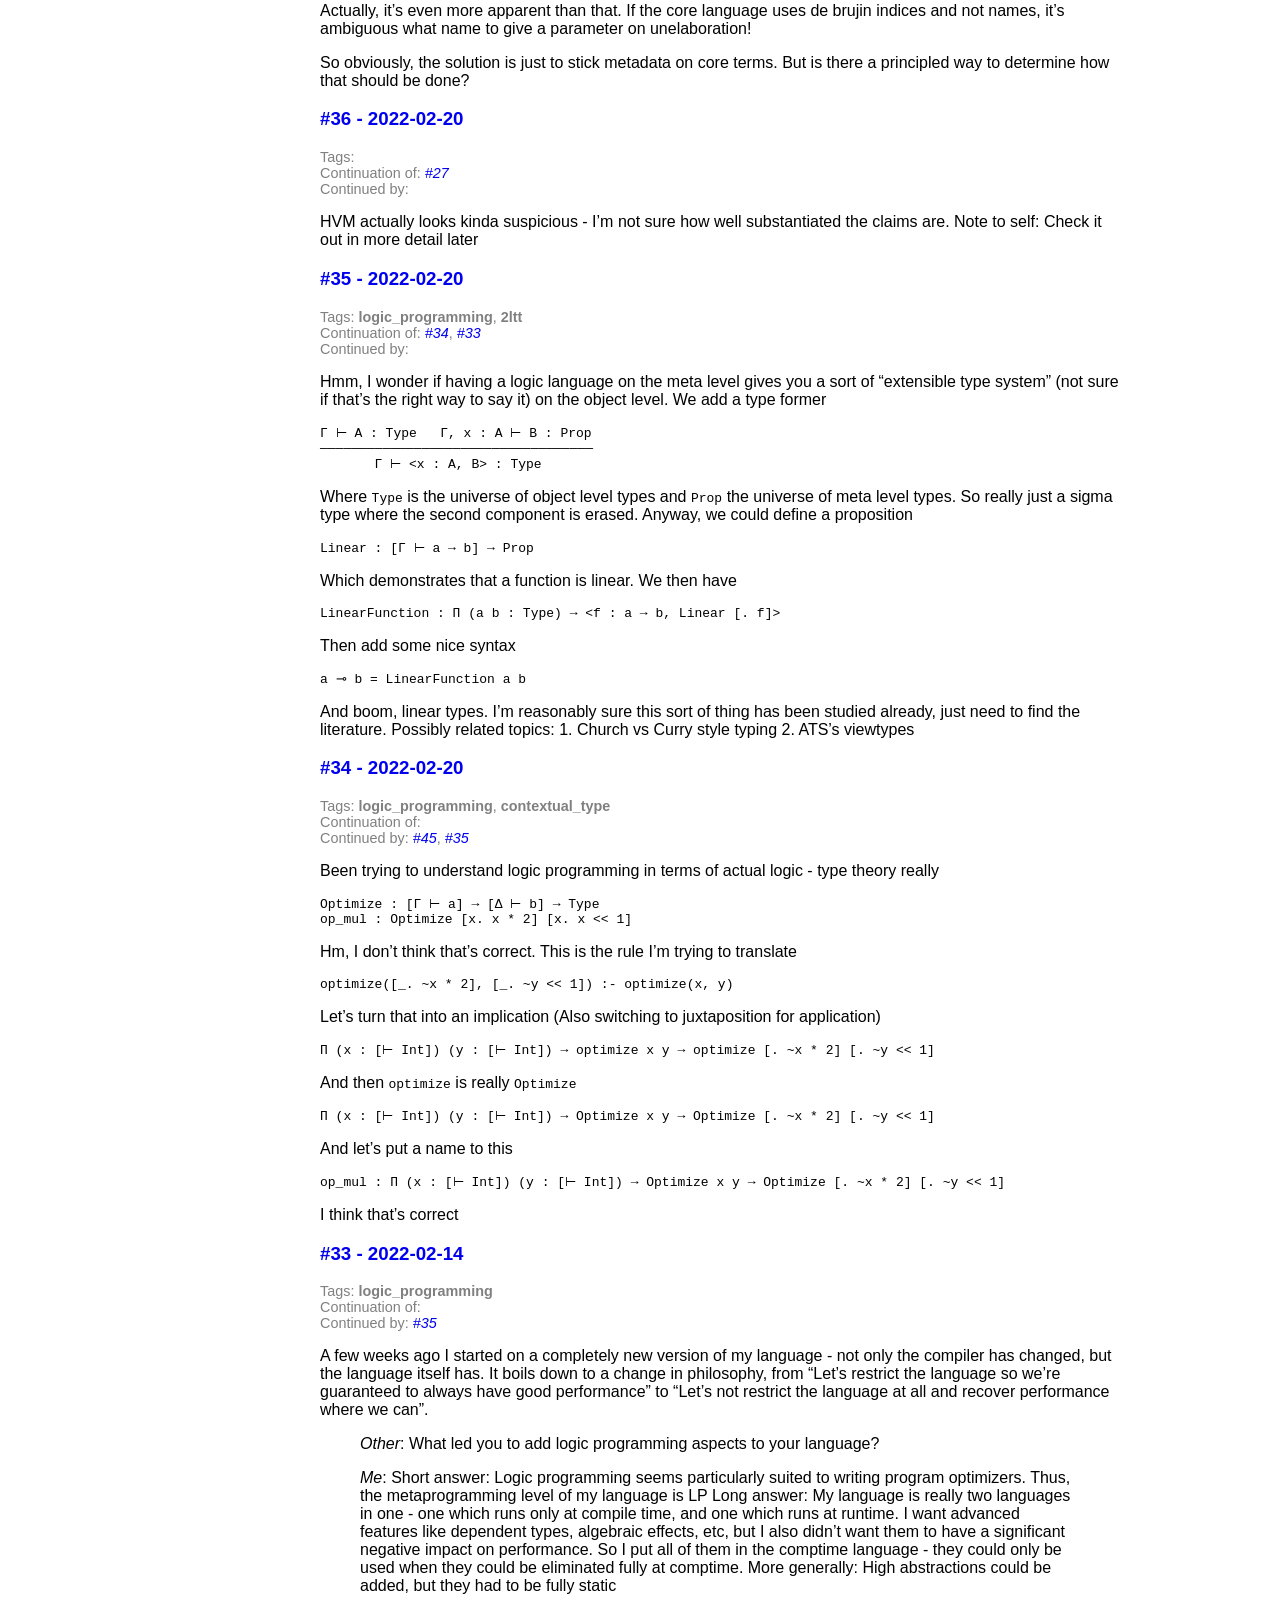
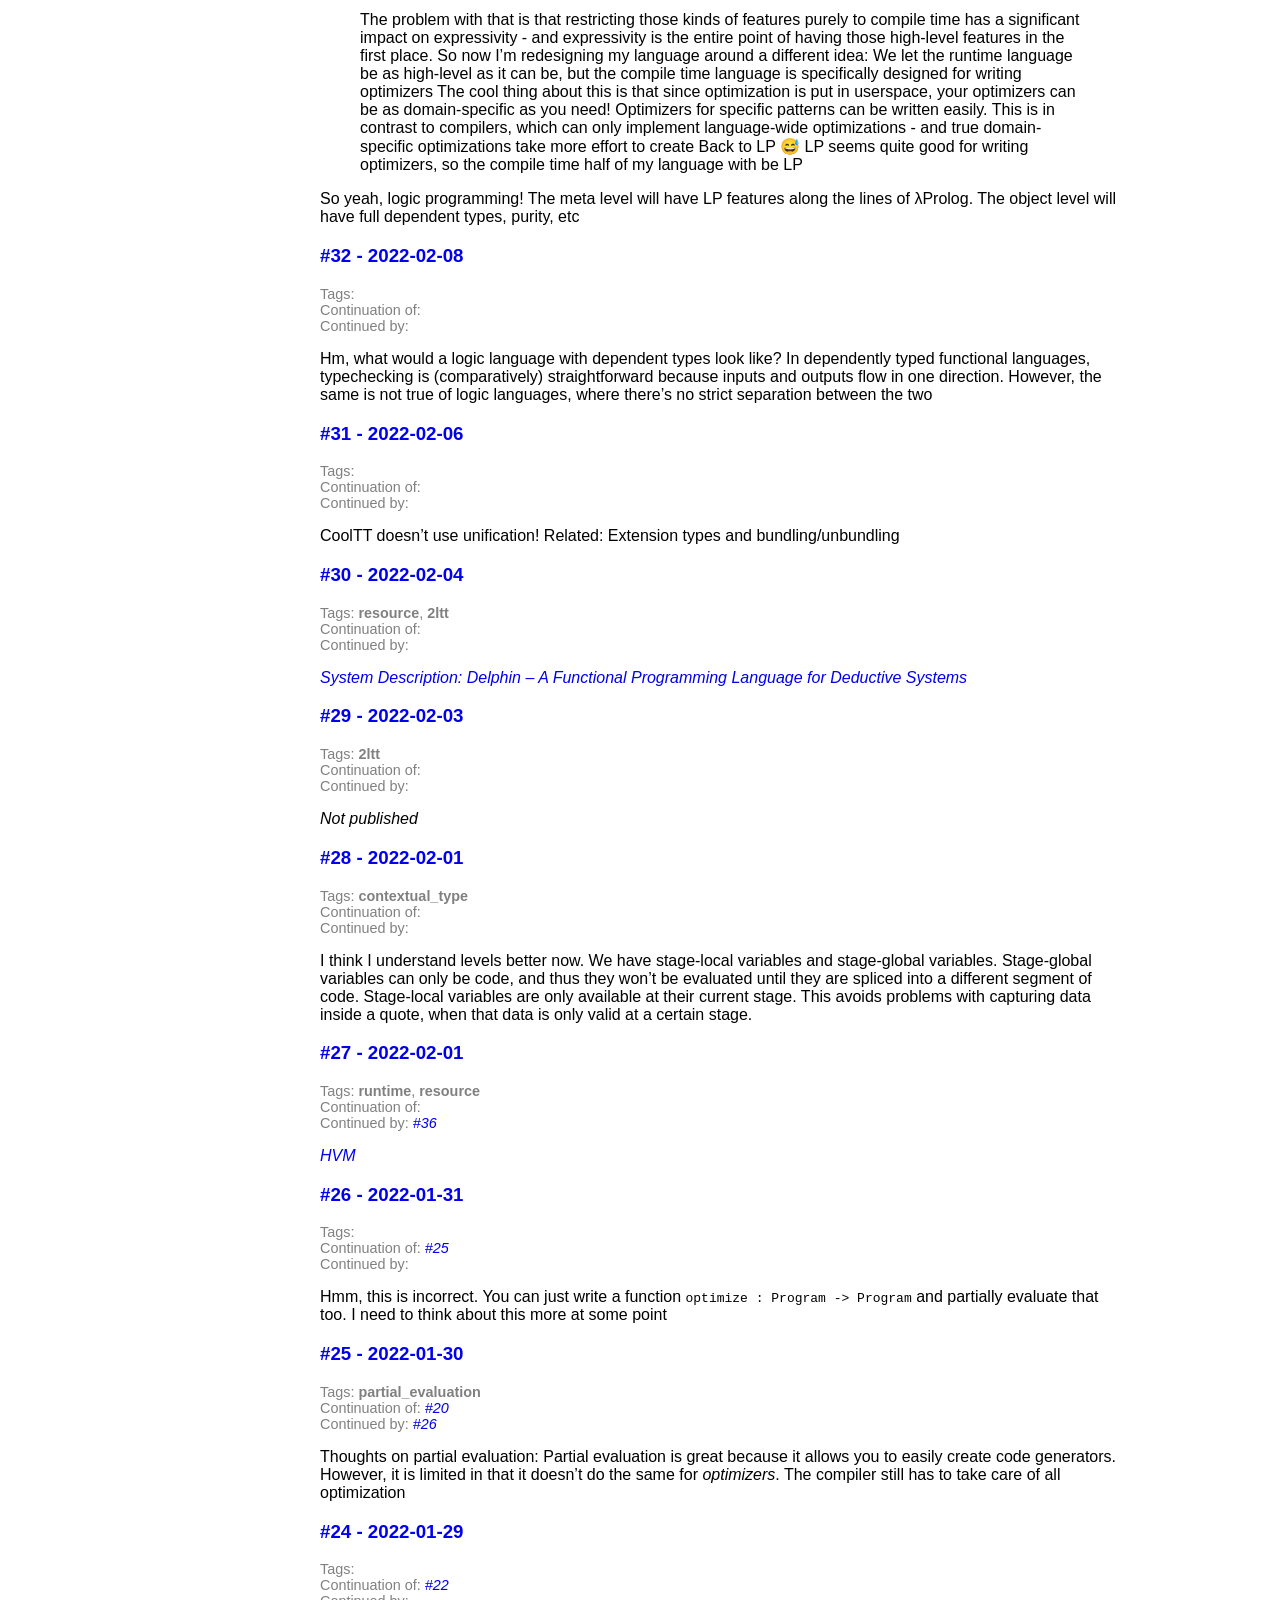
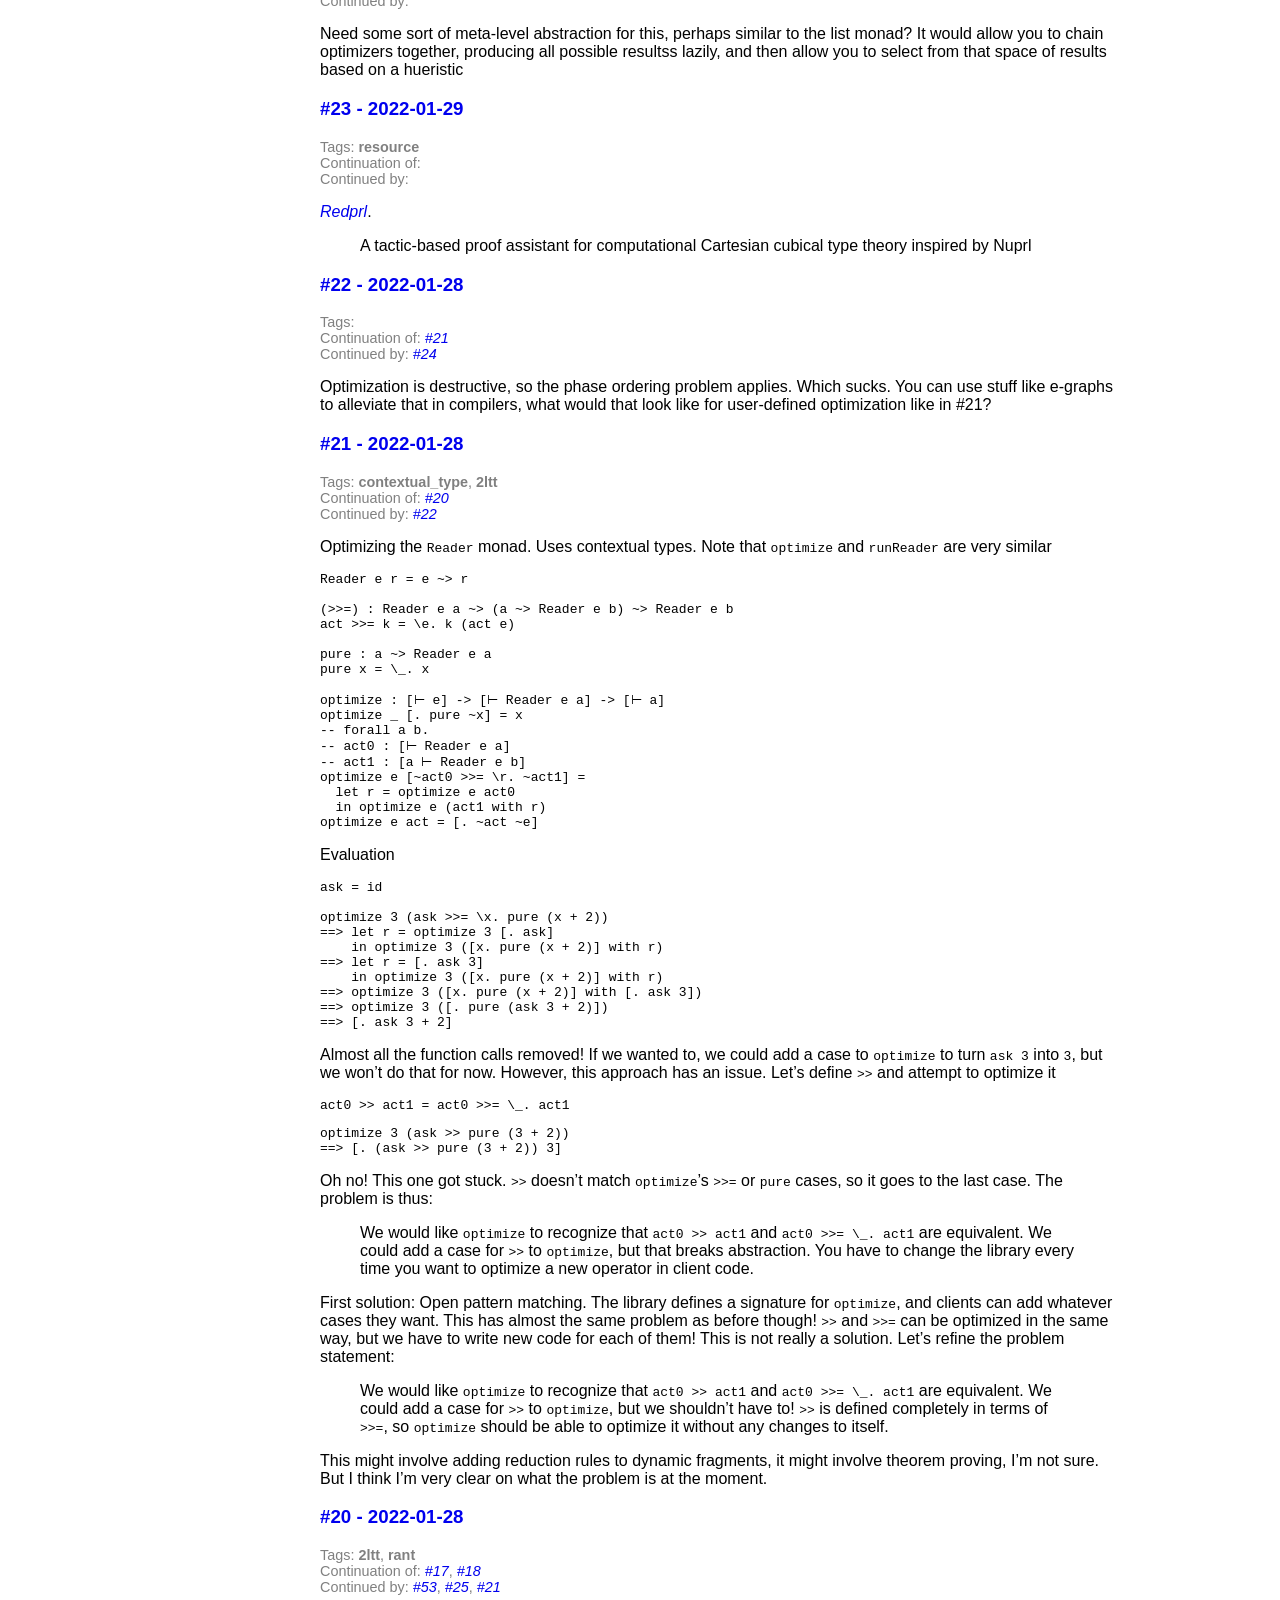
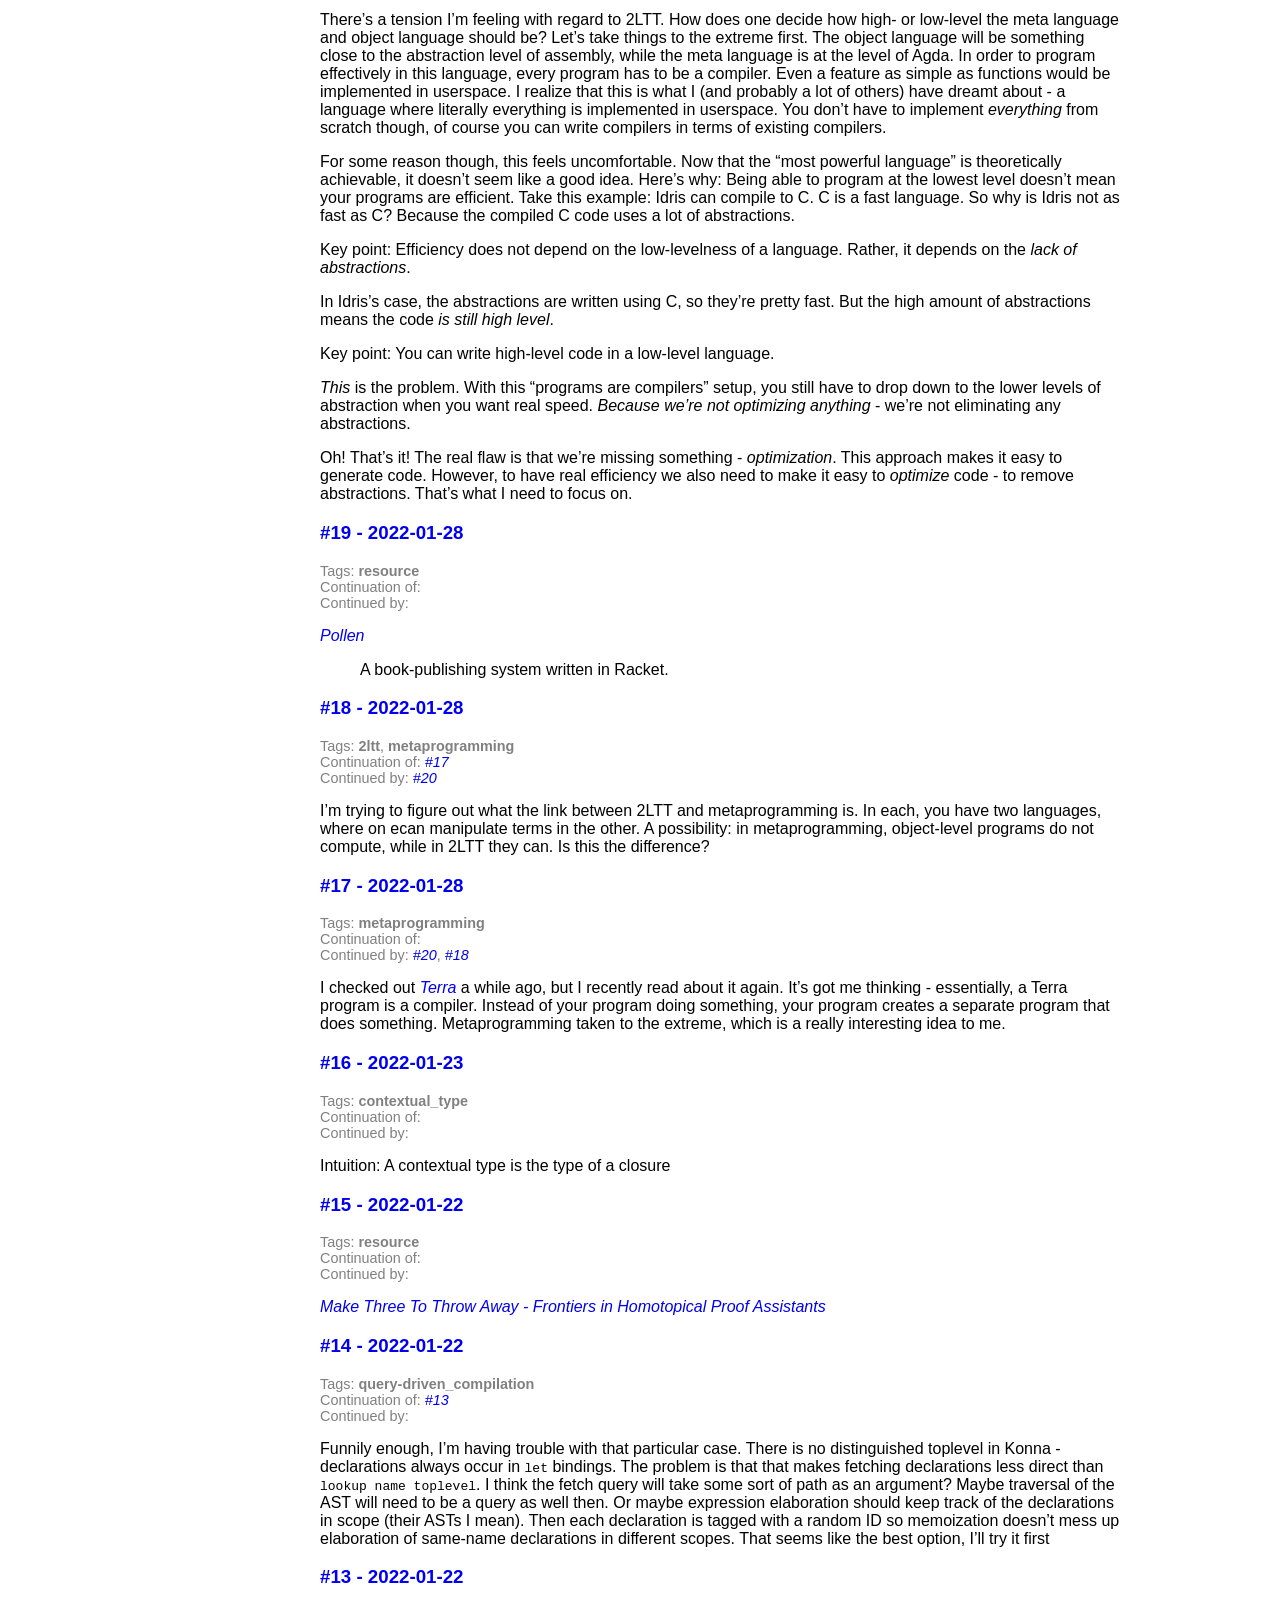
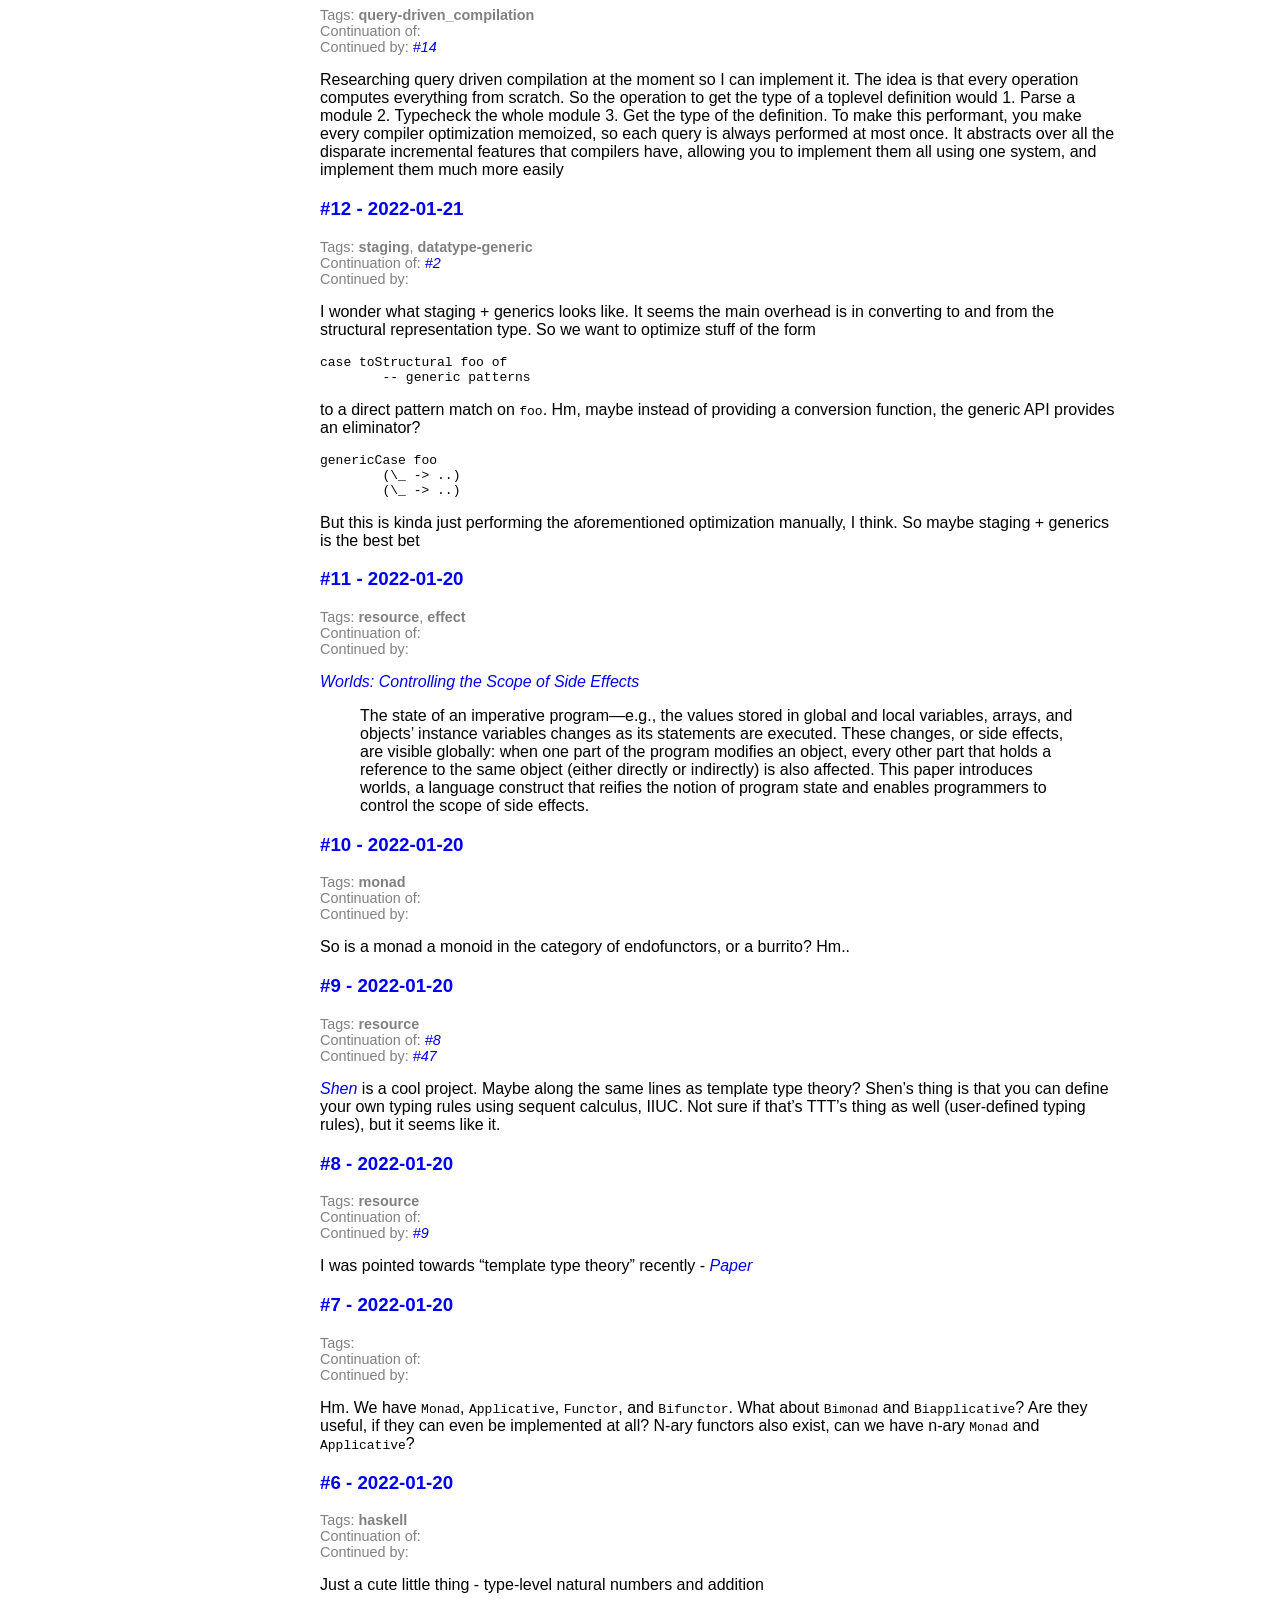
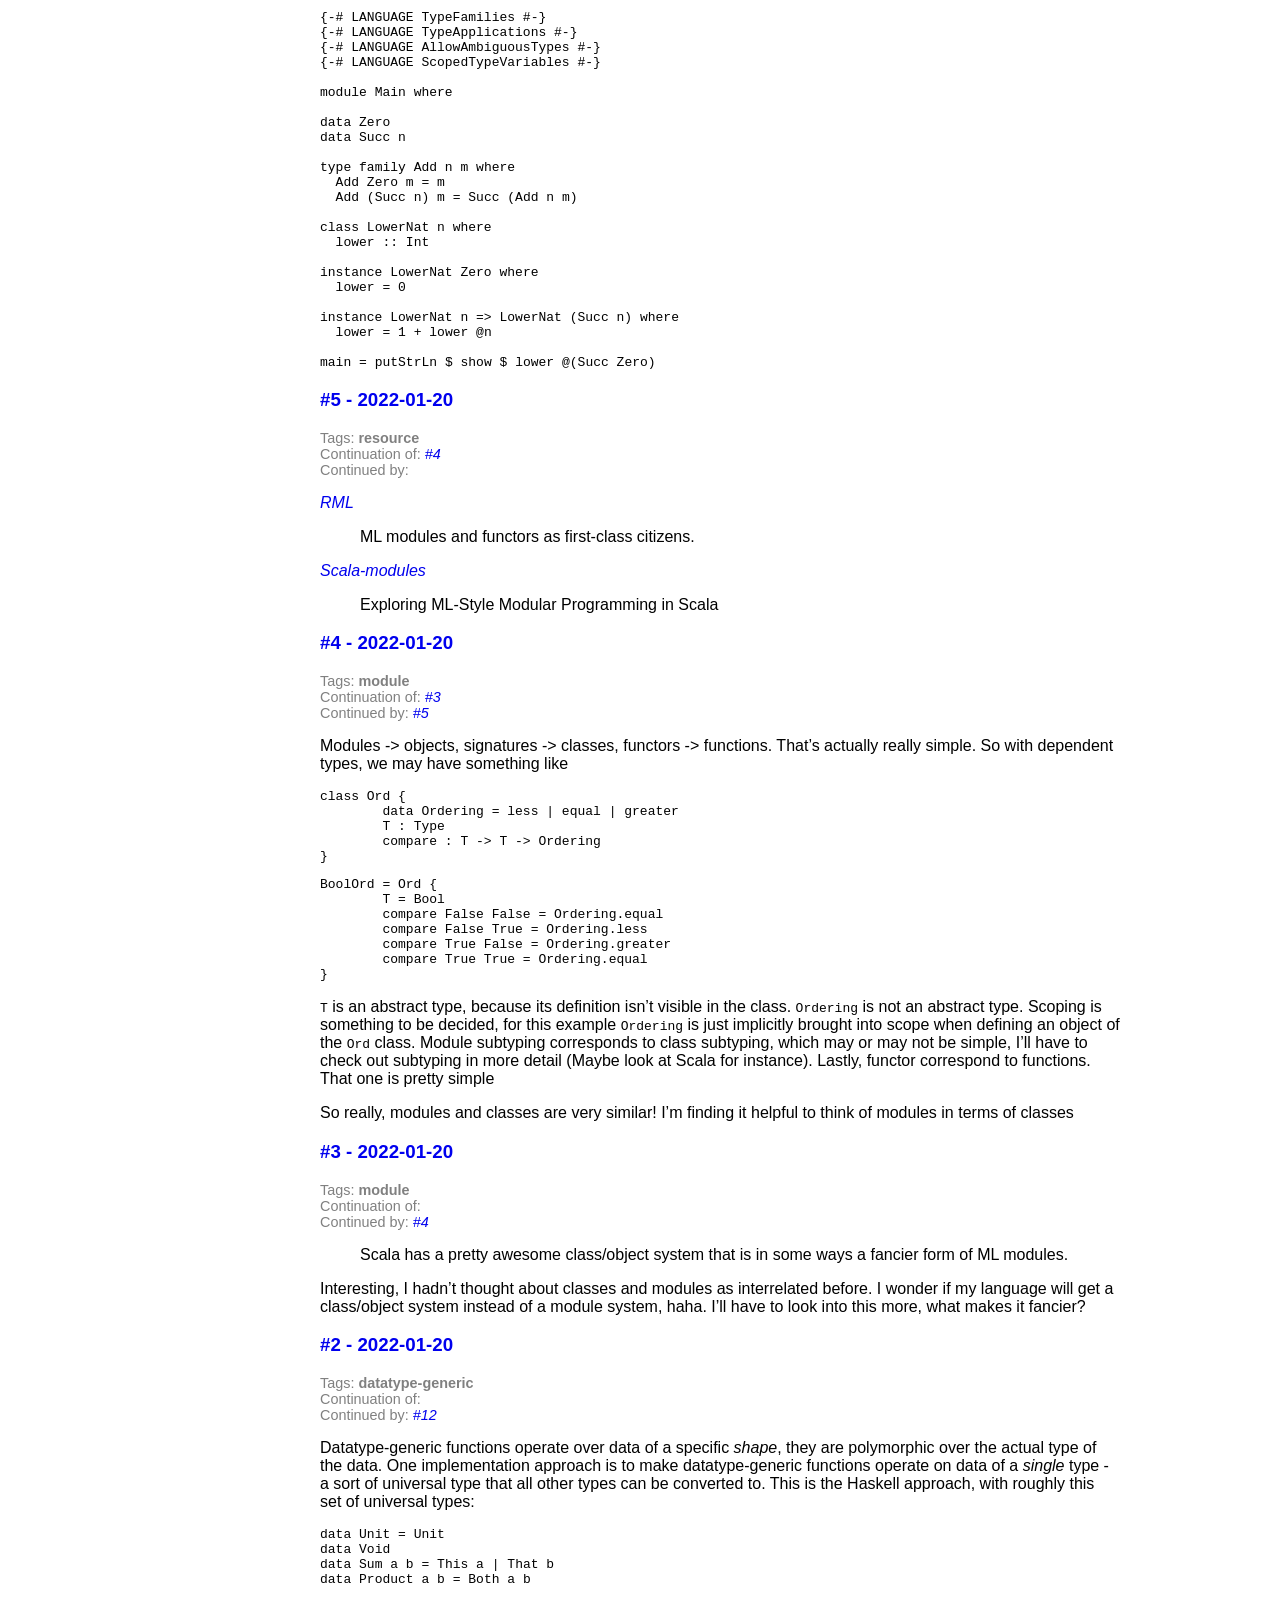
==== commit bf6cd428: "Add note" ====
--- a/notes.html
+++ b/notes.html
@@ -20,6 +20,17 @@
 
 These are my notes on various topics, taken according to the <a href="https://en.wikipedia.org/wiki/Zettelkasten">Zettelkasten Method</a>. Each note is linked to the notes which continue it and the notes it continues, so you can see what led to a thought and where it went. These are not guaranteed to be correct nor coherent! The goal is simply to capture my thought process :-)
 <br><br>
+
+
+<h3 id="62"><a href="/notes.html#62" class="note">#62 - 2022-04-24</a></h3>
+<footer class="note">
+Tags: <strong class="tag">module</strong><br>
+Continuation of: <br>
+Continued by: 
+</footer>
+<p>Been looking into ML modules again, which led me to an interesting problem - bundled vs unbundled representations. CoolTT uses “record patching” and singleton types to make the latter unnecessary - the former can always be converted to the latter</p>
+<p>Let’s say we have <code>let Monoid = Record { T : Type, op : T -&gt; T -&gt; T, /* laws */ }</code> (where <code>Record</code> forms an anonymous record type). Record patching <code>Monoid [ T .= Int ]</code> elaborates to <code>Record { T : Singleton Type Int, op : T -&gt; T -&gt; T, /* laws */ }</code> - <code>T</code> is now definitionally equal to <code>Int</code>, which is what we get from the <em>un</em>bundled representation</p>
+<p>I was wondering if you could use identity types instead of singleton types, e.g elaborate <code>Monoid [T .= Int]</code> to <code>Record { T : Type, constraint : T = Int, ... }</code>, but this actually doesn’t work unless equality is extensional. We want <code>T</code> to be <em>definitionally</em> equal to <code>Int</code>, <code>=</code> merely establishes a propositional equality. But if you’re already using extensional type theory, this works!</p>
 
 
 <h3 id="61"><a href="/notes.html#61" class="note">#61 - 2022-04-22</a></h3>
